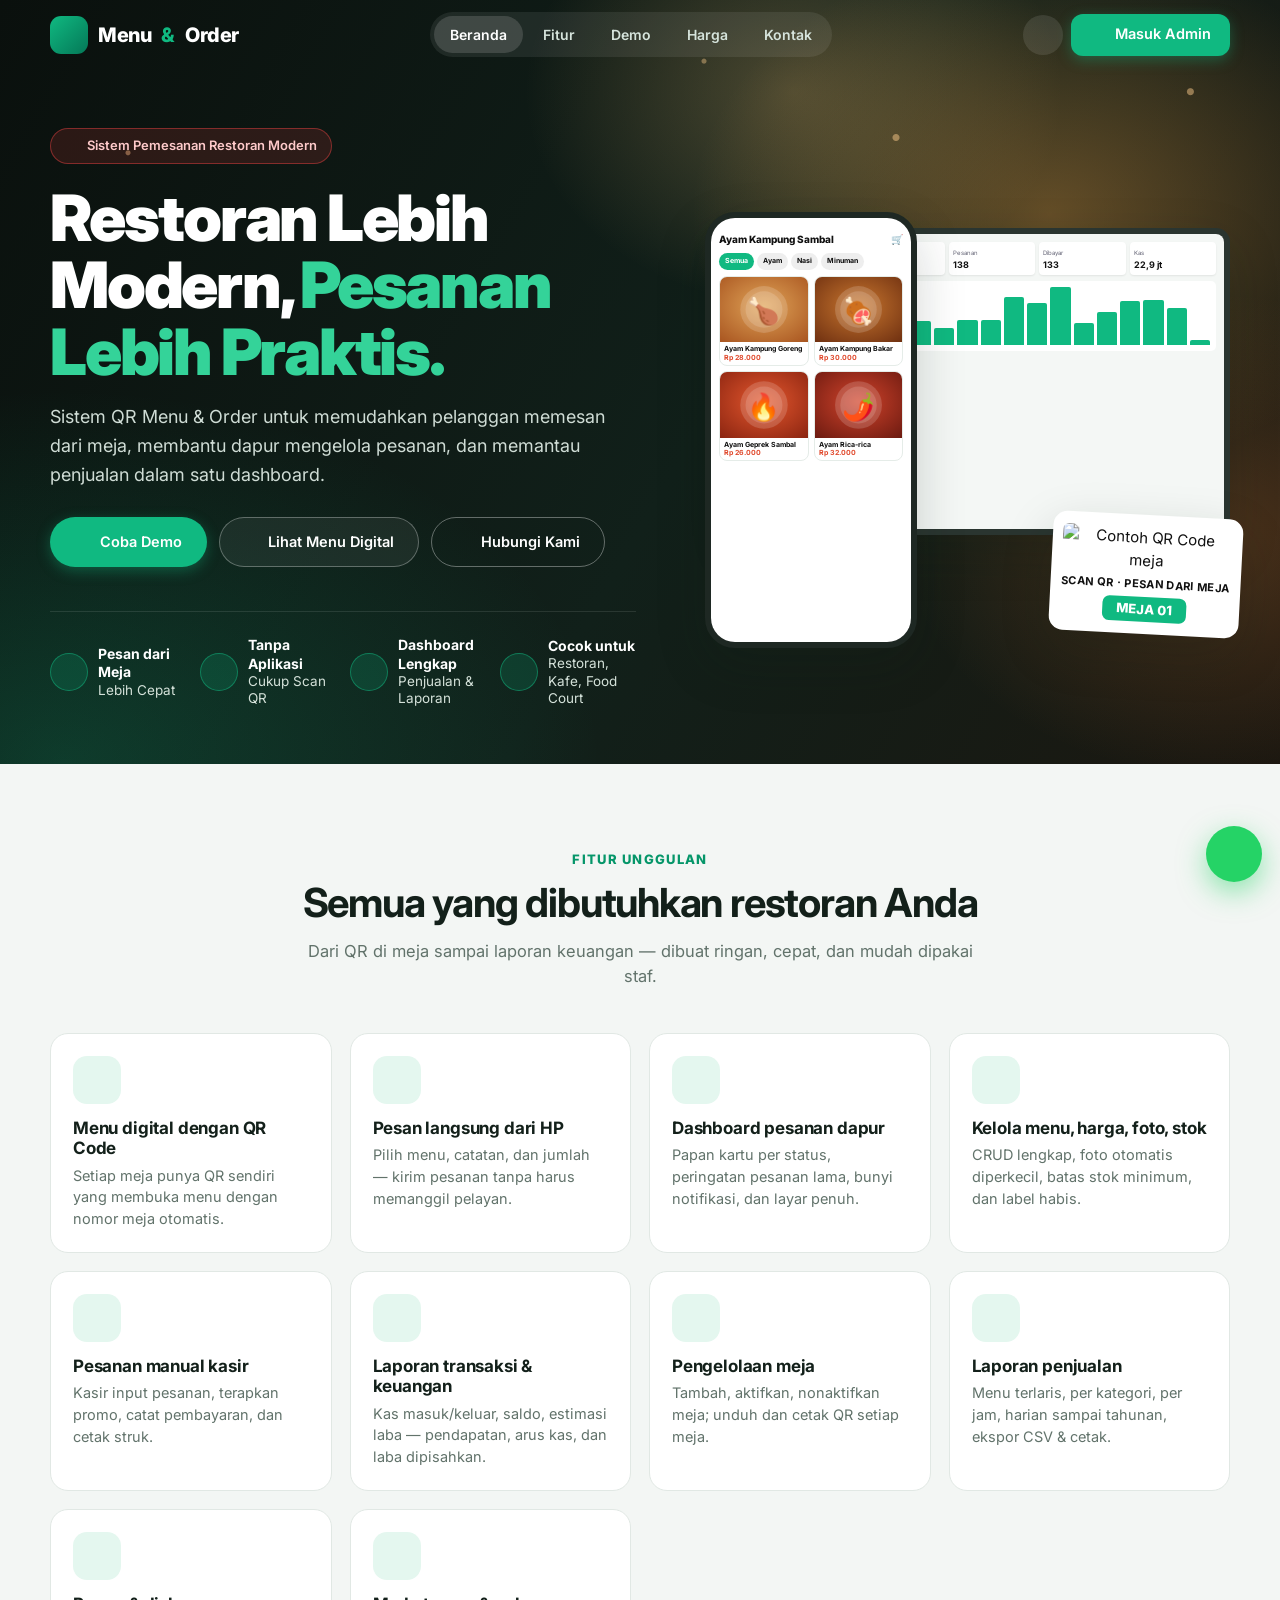
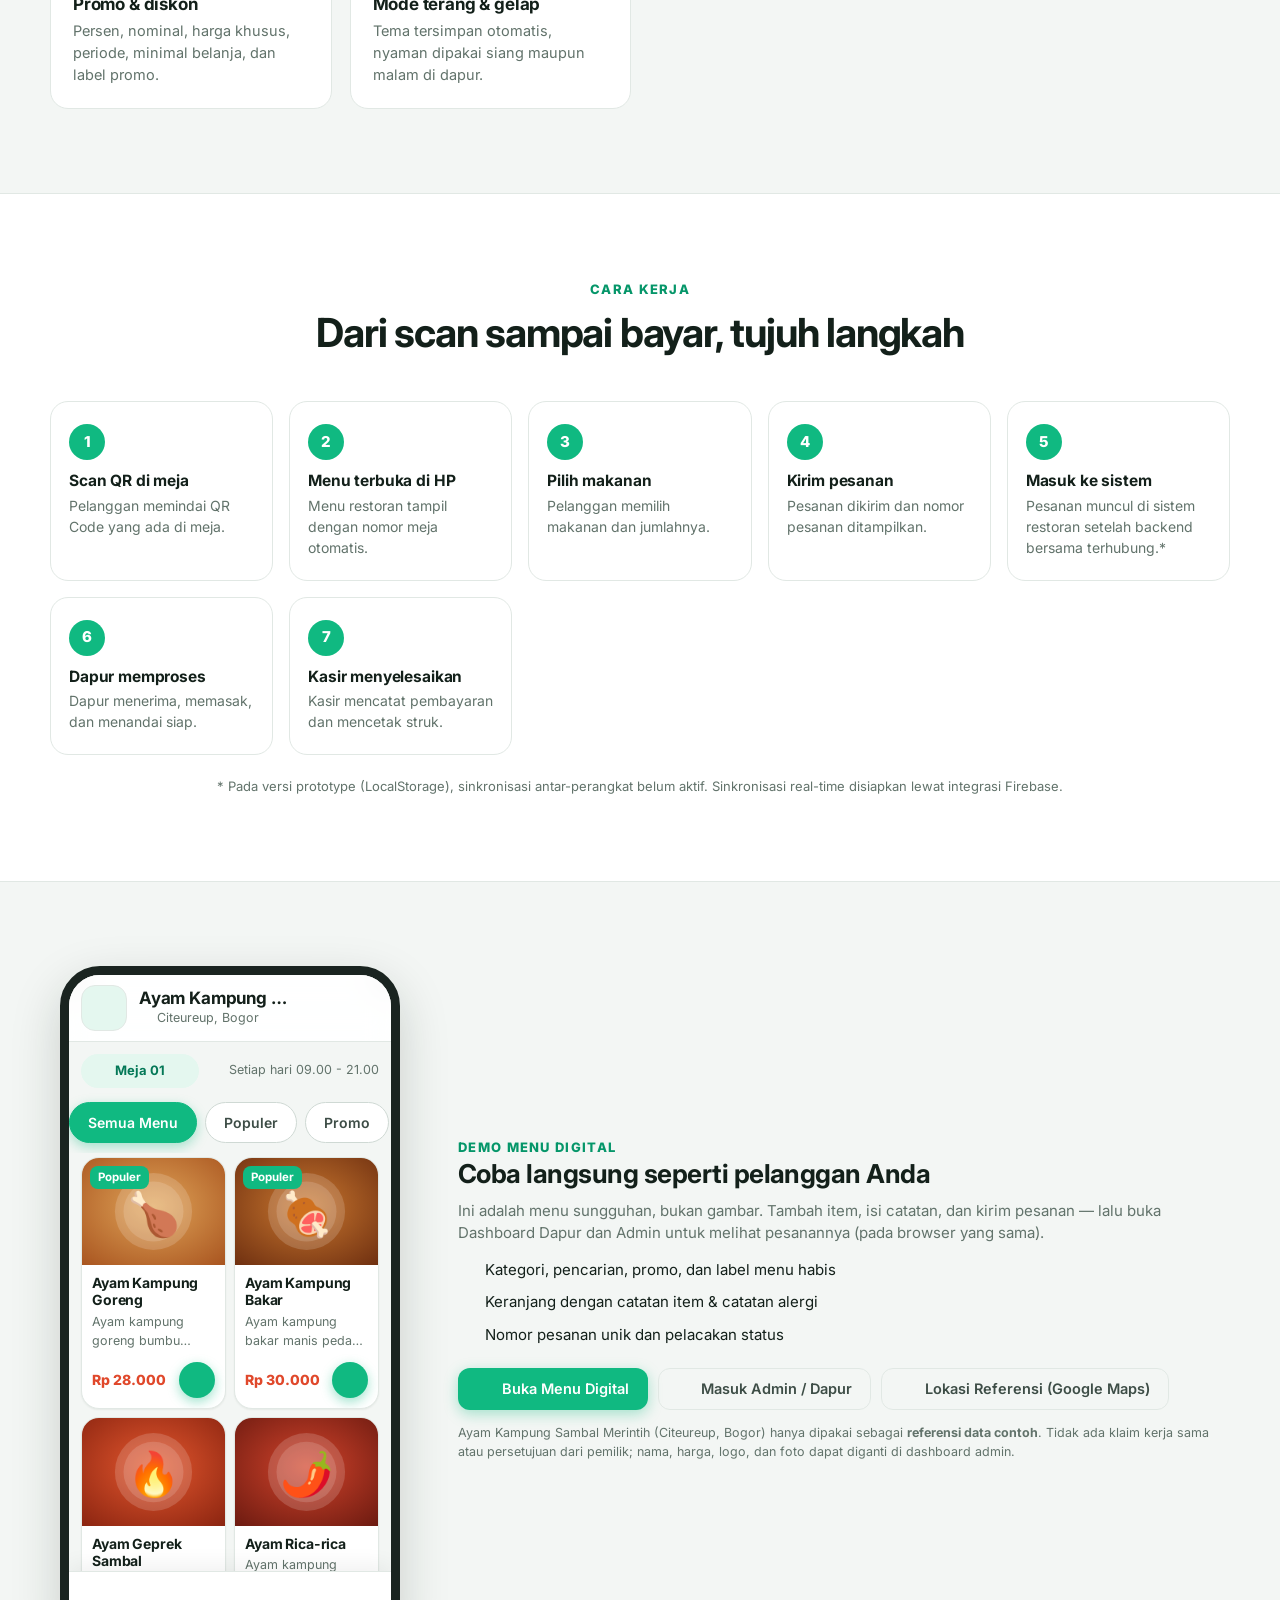
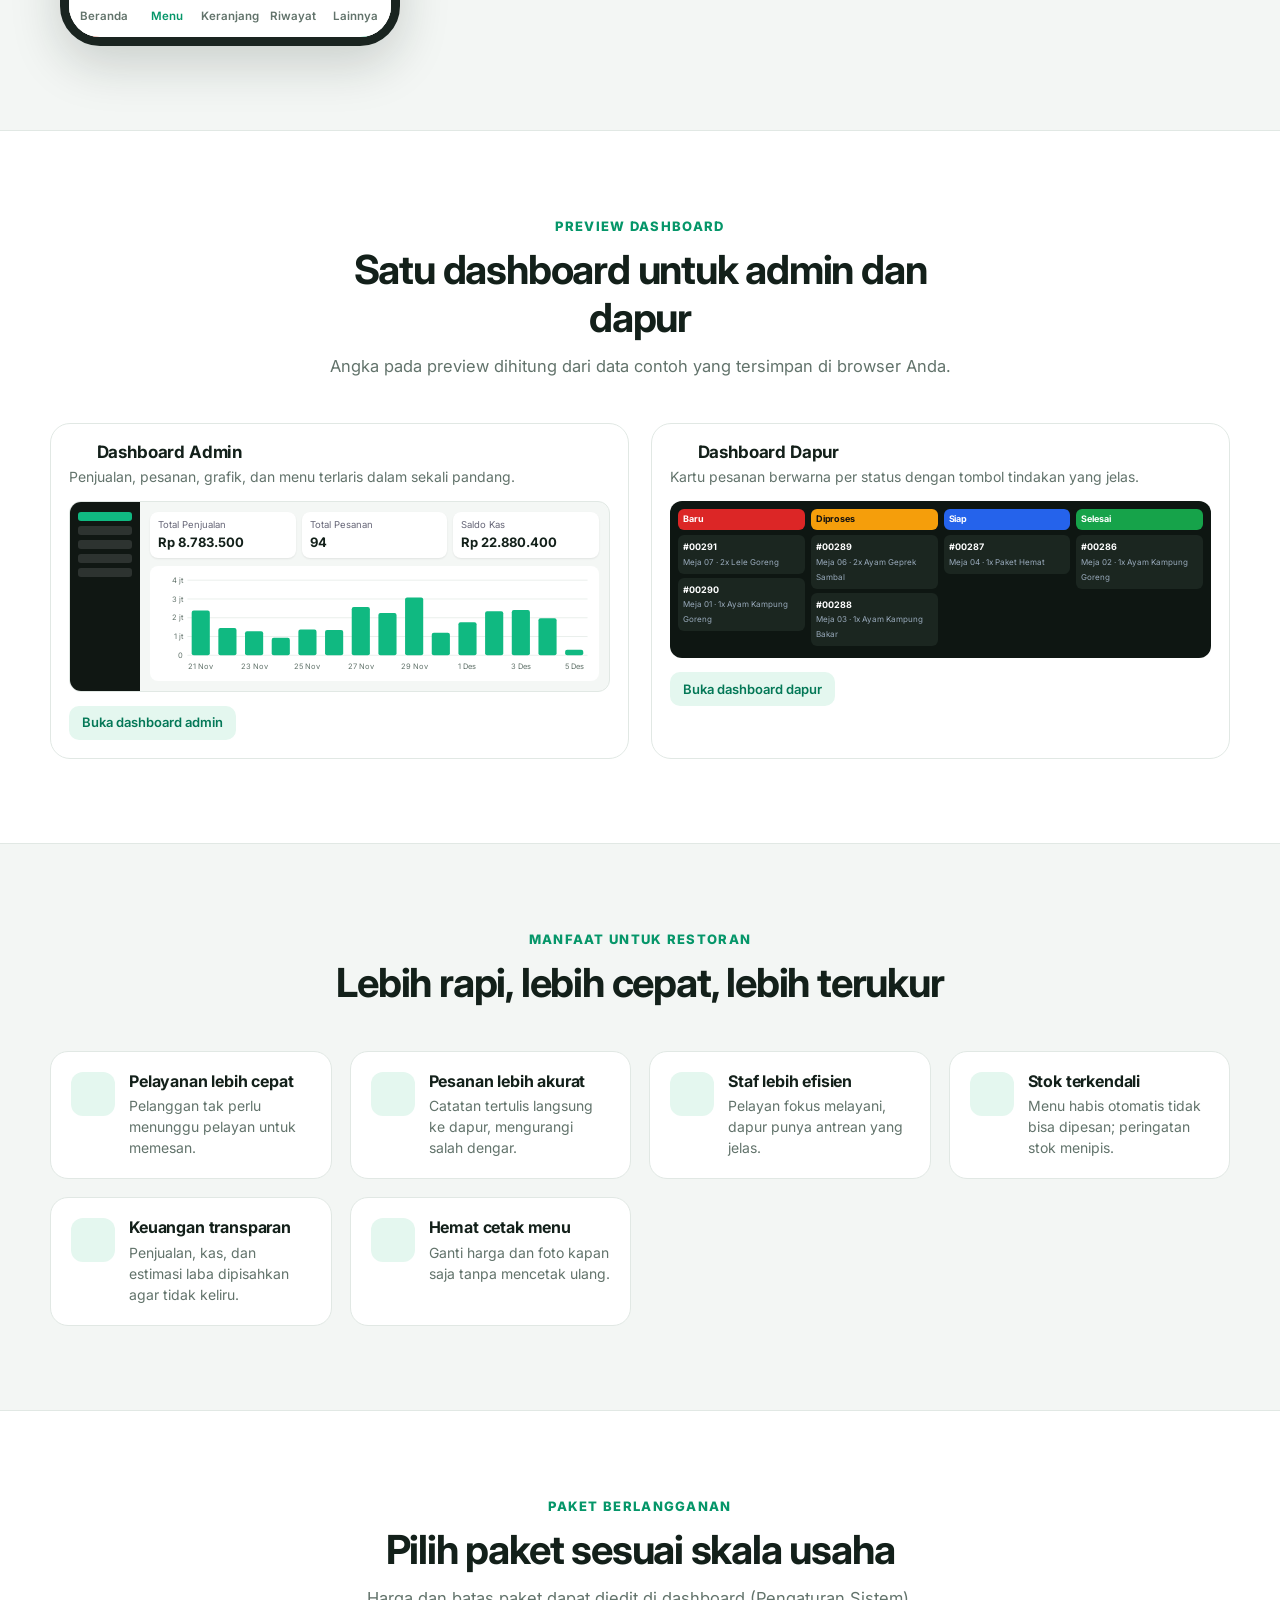
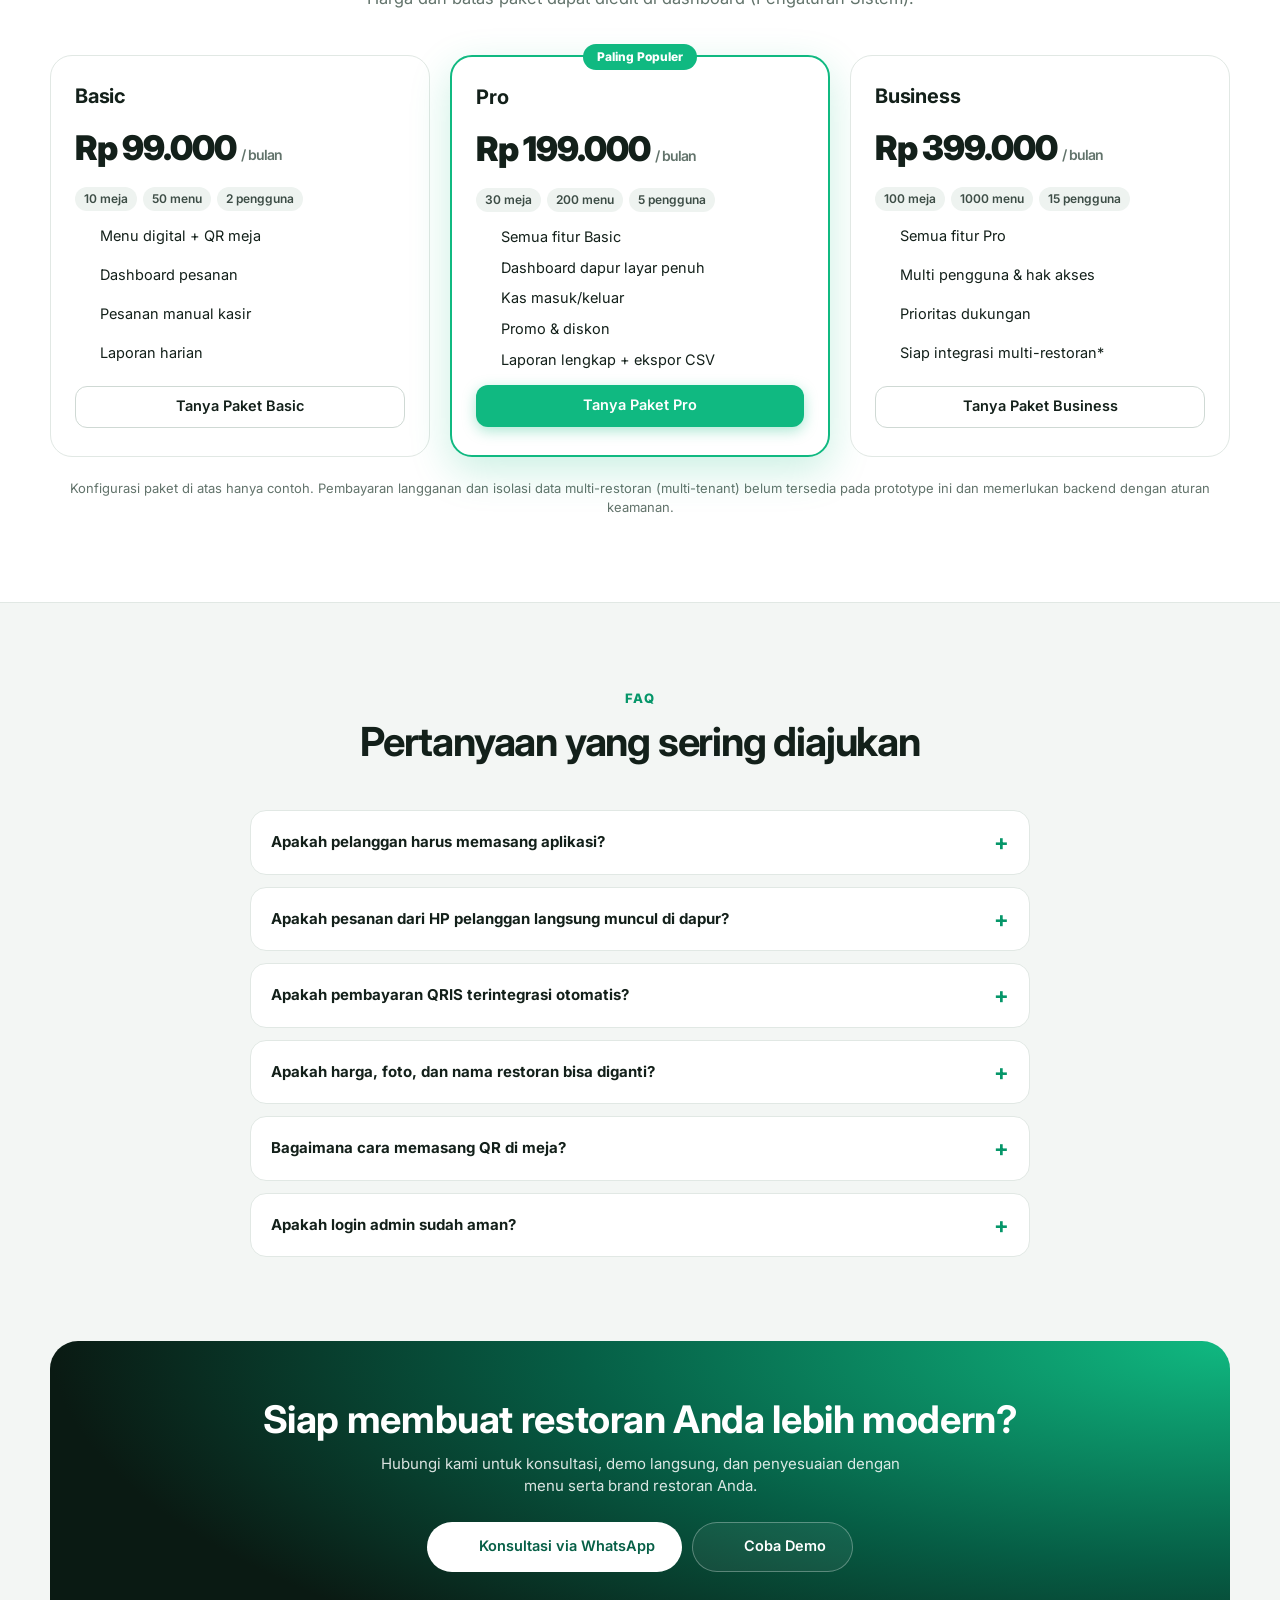
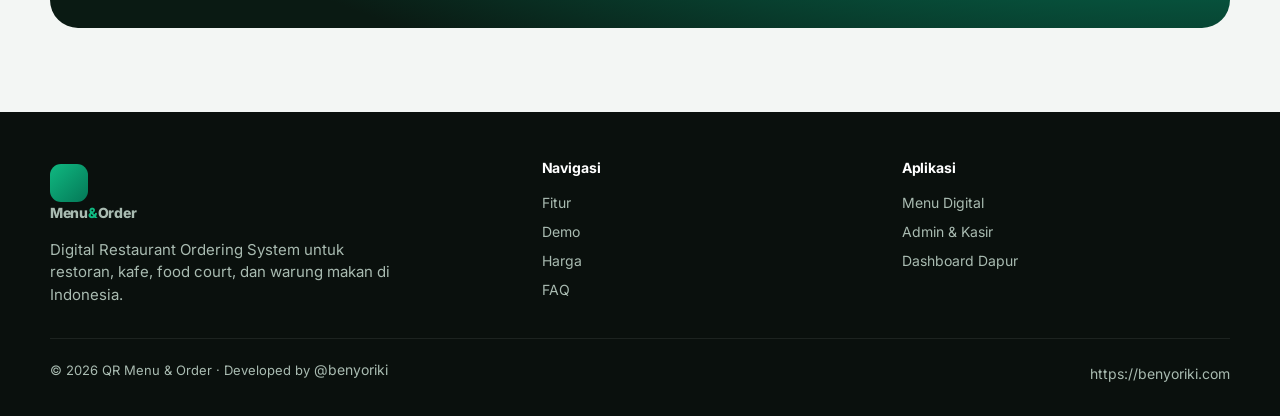
==== index.html @ e4358f29 "Add files via upload" ====
<!doctype html>
<html lang="id" data-default-theme="light">
<head>
  <meta charset="utf-8">
  <meta name="viewport" content="width=device-width, initial-scale=1, viewport-fit=cover">
  <title>QR Menu & Order — Digital Restaurant Ordering System</title>
  <meta name="description" content="Sistem QR Menu & Order untuk restoran, kafe, dan warung makan di Indonesia: pelanggan memesan dari meja, dapur mengelola pesanan, penjualan terpantau dalam satu dashboard.">
  <meta name="author" content="Riki Hermawan (@benyoriki)">
  <meta name="theme-color" content="#10b981">
  <meta property="og:type" content="website">
  <meta property="og:site_name" content="QR Menu & Order">
  <meta property="og:title" content="QR Menu & Order — Restoran Lebih Modern, Pesanan Lebih Praktis">
  <meta property="og:description" content="Pelanggan scan QR di meja, pilih menu, kirim pesanan. Dapur dan kasir mengelola semuanya dari satu dashboard.">
  <!-- Ganti dengan URL absolut setelah dipublikasikan, mis. https://username.github.io/qr-menu-order/og-image.png -->
  <meta property="og:image" content="og-image.png">
  <meta property="og:image:width" content="1200"><meta property="og:image:height" content="630">
  <meta name="twitter:card" content="summary_large_image">
  <link rel="icon" href="favicon.svg" type="image/svg+xml">
  <link rel="preconnect" href="https://fonts.googleapis.com"><link rel="preconnect" href="https://fonts.gstatic.com" crossorigin>
  <link href="https://fonts.googleapis.com/css2?family=Inter:wght@400;500;600;700;800;900&display=swap" rel="stylesheet">
  <script>try{var t=localStorage.getItem('qmo:theme');document.documentElement.setAttribute('data-theme',t||'light')}catch(e){}</script>
  <link rel="stylesheet" href="style.css">
  <link rel="stylesheet" href="responsive.css">
</head>
<body class="land">

<header class="l-nav" id="nav">
  <div class="wrap">
    <a class="brand-l" href="#beranda"><span class="brand-mark"><i data-lucide="qr-code"></i></span>Menu<span>&amp;</span>Order</a>
    <nav class="l-links" aria-label="Navigasi utama">
      <a href="#beranda" class="on">Beranda</a><a href="#fitur">Fitur</a><a href="#demo">Demo</a><a href="#harga">Harga</a><a href="#kontak">Kontak</a>
    </nav>
    <div class="l-tools">
      <button class="icon-btn" data-theme-toggle></button>
      <a class="btn btn-primary" href="login.html"><i data-lucide="log-in"></i>Masuk Admin</a>
      <button class="icon-btn l-burger" id="burger" aria-label="Buka menu"><i data-lucide="menu"></i></button>
    </div>
  </div>
</header>

<main>
<section class="l-hero" id="beranda">
  <div class="wrap hero-grid">
    <div class="hero-copy">
      <span class="hero-badge"><i data-lucide="circle-dot"></i>Sistem Pemesanan Restoran Modern</span>
      <h1 class="hero-title">Restoran Lebih Modern, <em>Pesanan Lebih Praktis.</em></h1>
      <p class="hero-sub">Sistem QR Menu &amp; Order untuk memudahkan pelanggan memesan dari meja, membantu dapur mengelola pesanan, dan memantau penjualan dalam satu dashboard.</p>
      <div class="hero-cta">
        <a class="btn btn-primary" href="login.html"><i data-lucide="play"></i>Coba Demo</a>
        <a class="btn btn-dark" href="menu.html?table=MEJA-01"><i data-lucide="utensils-crossed"></i>Lihat Menu Digital</a>
        <a class="btn btn-wa" id="waHero" href="#kontak" target="_blank" rel="noopener"><i data-lucide="message-circle"></i>Hubungi Kami</a>
      </div>
      <div class="hero-feats">
        <div class="hf"><i data-lucide="armchair"></i><span><b>Pesan dari Meja</b>Lebih Cepat</span></div>
        <div class="hf"><i data-lucide="scan-line"></i><span><b>Tanpa Aplikasi</b>Cukup Scan QR</span></div>
        <div class="hf"><i data-lucide="layout-dashboard"></i><span><b>Dashboard Lengkap</b>Penjualan &amp; Laporan</span></div>
        <div class="hf"><i data-lucide="store"></i><span><b>Cocok untuk</b>Restoran, Kafe, Food Court</span></div>
      </div>
    </div>
    <div class="hero-visual" aria-hidden="true">
      <div class="mock-laptop"><div class="ml-side"><i></i><i></i><i></i><i></i><i></i><i></i></div><div class="ml-main"><div class="ml-cards" id="mlCards"></div><div class="ml-bars" id="mlBars"></div></div></div>
      <div class="mock-phone"><div class="mp-in"><div class="mp-top"><span id="mpName">Menu</span><span>🛒</span></div><div class="mp-pills"><i>Semua</i><i>Ayam</i><i>Nasi</i><i>Minuman</i></div><div class="mp-grid" id="mpGrid"></div></div></div>
      <div class="mock-qr"><img id="mqImg" alt="Contoh QR Code meja"><b>SCAN QR · PESAN DARI MEJA</b><span>MEJA 01</span></div>
    </div>
  </div>
</section>

<section class="l-section" id="fitur">
  <div class="wrap">
    <div class="l-head reveal"><span class="eyebrow">Fitur Unggulan</span><h2>Semua yang dibutuhkan restoran Anda</h2><p>Dari QR di meja sampai laporan keuangan — dibuat ringan, cepat, dan mudah dipakai staf.</p></div>
    <div class="feat-grid">
      <div class="feat reveal"><div class="fi"><i data-lucide="qr-code"></i></div><h3>Menu digital dengan QR Code</h3><p>Setiap meja punya QR sendiri yang membuka menu dengan nomor meja otomatis.</p></div>
      <div class="feat reveal"><div class="fi"><i data-lucide="smartphone"></i></div><h3>Pesan langsung dari HP</h3><p>Pilih menu, catatan, dan jumlah — kirim pesanan tanpa harus memanggil pelayan.</p></div>
      <div class="feat reveal"><div class="fi"><i data-lucide="chef-hat"></i></div><h3>Dashboard pesanan dapur</h3><p>Papan kartu per status, peringatan pesanan lama, bunyi notifikasi, dan layar penuh.</p></div>
      <div class="feat reveal"><div class="fi"><i data-lucide="utensils-crossed"></i></div><h3>Kelola menu, harga, foto, stok</h3><p>CRUD lengkap, foto otomatis diperkecil, batas stok minimum, dan label habis.</p></div>
      <div class="feat reveal"><div class="fi"><i data-lucide="square-pen"></i></div><h3>Pesanan manual kasir</h3><p>Kasir input pesanan, terapkan promo, catat pembayaran, dan cetak struk.</p></div>
      <div class="feat reveal"><div class="fi"><i data-lucide="wallet"></i></div><h3>Laporan transaksi &amp; keuangan</h3><p>Kas masuk/keluar, saldo, estimasi laba — pendapatan, arus kas, dan laba dipisahkan.</p></div>
      <div class="feat reveal"><div class="fi"><i data-lucide="armchair"></i></div><h3>Pengelolaan meja</h3><p>Tambah, aktifkan, nonaktifkan meja; unduh dan cetak QR setiap meja.</p></div>
      <div class="feat reveal"><div class="fi"><i data-lucide="chart-column"></i></div><h3>Laporan penjualan</h3><p>Menu terlaris, per kategori, per jam, harian sampai tahunan, ekspor CSV &amp; cetak.</p></div>
      <div class="feat reveal"><div class="fi"><i data-lucide="badge-percent"></i></div><h3>Promo &amp; diskon</h3><p>Persen, nominal, harga khusus, periode, minimal belanja, dan label promo.</p></div>
      <div class="feat reveal"><div class="fi"><i data-lucide="moon"></i></div><h3>Mode terang &amp; gelap</h3><p>Tema tersimpan otomatis, nyaman dipakai siang maupun malam di dapur.</p></div>
    </div>
  </div>
</section>

<section class="l-section alt" id="cara">
  <div class="wrap">
    <div class="l-head reveal"><span class="eyebrow">Cara Kerja</span><h2>Dari scan sampai bayar, tujuh langkah</h2></div>
    <div class="steps">
      <div class="step reveal"><h3>Scan QR di meja</h3><p>Pelanggan memindai QR Code yang ada di meja.</p></div>
      <div class="step reveal"><h3>Menu terbuka di HP</h3><p>Menu restoran tampil dengan nomor meja otomatis.</p></div>
      <div class="step reveal"><h3>Pilih makanan</h3><p>Pelanggan memilih makanan dan jumlahnya.</p></div>
      <div class="step reveal"><h3>Kirim pesanan</h3><p>Pesanan dikirim dan nomor pesanan ditampilkan.</p></div>
      <div class="step reveal"><h3>Masuk ke sistem</h3><p>Pesanan muncul di sistem restoran setelah backend bersama terhubung.*</p></div>
      <div class="step reveal"><h3>Dapur memproses</h3><p>Dapur menerima, memasak, dan menandai siap.</p></div>
      <div class="step reveal"><h3>Kasir menyelesaikan</h3><p>Kasir mencatat pembayaran dan mencetak struk.</p></div>
    </div>
    <p class="price-note">* Pada versi prototype (LocalStorage), sinkronisasi antar-perangkat belum aktif. Sinkronisasi real-time disiapkan lewat integrasi Firebase.</p>
  </div>
</section>

<section class="l-section" id="demo">
  <div class="wrap demo-grid">
    <div class="phone-frame reveal"><iframe id="demoFrame" title="Demo menu digital" loading="lazy" src="menu.html?table=MEJA-01"></iframe></div>
    <div class="demo-copy reveal">
      <span class="eyebrow" style="color:var(--primary-600);font-weight:800;font-size:13px;text-transform:uppercase;letter-spacing:.1em">Demo Menu Digital</span>
      <h3>Coba langsung seperti pelanggan Anda</h3>
      <p>Ini adalah menu sungguhan, bukan gambar. Tambah item, isi catatan, dan kirim pesanan — lalu buka Dashboard Dapur dan Admin untuk melihat pesanannya (pada browser yang sama).</p>
      <ul class="demo-list">
        <li><i data-lucide="circle-check"></i>Kategori, pencarian, promo, dan label menu habis</li>
        <li><i data-lucide="circle-check"></i>Keranjang dengan catatan item &amp; catatan alergi</li>
        <li><i data-lucide="circle-check"></i>Nomor pesanan unik dan pelacakan status</li>
      </ul>
      <div class="btn-row">
        <a class="btn btn-primary" href="menu.html?table=MEJA-01" target="_blank" rel="noopener"><i data-lucide="external-link"></i>Buka Menu Digital</a>
        <a class="btn btn-ghost" href="login.html"><i data-lucide="layout-dashboard"></i>Masuk Admin / Dapur</a>
        <a class="btn btn-ghost" id="mapsBtn" href="#" target="_blank" rel="noopener"><i data-lucide="map-pin"></i>Lokasi Referensi (Google Maps)</a>
      </div>
      <p class="muted small" style="margin-top:14px">Ayam Kampung Sambal Merintih (Citeureup, Bogor) hanya dipakai sebagai <b>referensi data contoh</b>. Tidak ada klaim kerja sama atau persetujuan dari pemilik; nama, harga, logo, dan foto dapat diganti di dashboard admin.</p>
    </div>
  </div>
</section>

<section class="l-section alt" id="preview">
  <div class="wrap">
    <div class="l-head reveal"><span class="eyebrow">Preview Dashboard</span><h2>Satu dashboard untuk admin dan dapur</h2><p>Angka pada preview dihitung dari data contoh yang tersimpan di browser Anda.</p></div>
    <div class="preview-grid">
      <div class="preview reveal"><h3><i data-lucide="layout-dashboard"></i>Dashboard Admin</h3><p>Penjualan, pesanan, grafik, dan menu terlaris dalam sekali pandang.</p><div class="pv-admin"><div class="pv-side"><i></i><i></i><i></i><i></i><i></i></div><div class="pv-main"><div class="pv-stats" id="pvStats"></div><div class="pv-chart" id="pvChart"></div></div></div><div class="btn-row" style="margin-top:14px"><a class="btn btn-soft btn-sm" href="login.html?next=admin.html">Buka dashboard admin</a></div></div>
      <div class="preview reveal"><h3><i data-lucide="chef-hat"></i>Dashboard Dapur</h3><p>Kartu pesanan berwarna per status dengan tombol tindakan yang jelas.</p><div class="pv-kitchen" id="pvKitchen"></div><div class="btn-row" style="margin-top:14px"><a class="btn btn-soft btn-sm" href="login.html?next=kitchen.html">Buka dashboard dapur</a></div></div>
    </div>
  </div>
</section>

<section class="l-section" id="manfaat">
  <div class="wrap">
    <div class="l-head reveal"><span class="eyebrow">Manfaat untuk Restoran</span><h2>Lebih rapi, lebih cepat, lebih terukur</h2></div>
    <div class="benefit-grid">
      <div class="benefit reveal"><div class="fi"><i data-lucide="timer"></i></div><div><h3>Pelayanan lebih cepat</h3><p>Pelanggan tak perlu menunggu pelayan untuk memesan.</p></div></div>
      <div class="benefit reveal"><div class="fi"><i data-lucide="check-check"></i></div><div><h3>Pesanan lebih akurat</h3><p>Catatan tertulis langsung ke dapur, mengurangi salah dengar.</p></div></div>
      <div class="benefit reveal"><div class="fi"><i data-lucide="users"></i></div><div><h3>Staf lebih efisien</h3><p>Pelayan fokus melayani, dapur punya antrean yang jelas.</p></div></div>
      <div class="benefit reveal"><div class="fi"><i data-lucide="boxes"></i></div><div><h3>Stok terkendali</h3><p>Menu habis otomatis tidak bisa dipesan; peringatan stok menipis.</p></div></div>
      <div class="benefit reveal"><div class="fi"><i data-lucide="landmark"></i></div><div><h3>Keuangan transparan</h3><p>Penjualan, kas, dan estimasi laba dipisahkan agar tidak keliru.</p></div></div>
      <div class="benefit reveal"><div class="fi"><i data-lucide="leaf"></i></div><div><h3>Hemat cetak menu</h3><p>Ganti harga dan foto kapan saja tanpa mencetak ulang.</p></div></div>
    </div>
  </div>
</section>

<section class="l-section alt" id="harga">
  <div class="wrap">
    <div class="l-head reveal"><span class="eyebrow">Paket Berlangganan</span><h2>Pilih paket sesuai skala usaha</h2><p>Harga dan batas paket dapat diedit di dashboard (Pengaturan Sistem).</p></div>
    <div class="price-grid" id="plans"></div>
    <p class="price-note">Konfigurasi paket di atas hanya contoh. Pembayaran langganan dan isolasi data multi-restoran (multi-tenant) belum tersedia pada prototype ini dan memerlukan backend dengan aturan keamanan.</p>
  </div>
</section>

<section class="l-section" id="faq">
  <div class="wrap">
    <div class="l-head reveal"><span class="eyebrow">FAQ</span><h2>Pertanyaan yang sering diajukan</h2></div>
    <div class="faq reveal">
      <details><summary>Apakah pelanggan harus memasang aplikasi?</summary><p>Tidak. Pelanggan cukup memindai QR Code di meja dengan kamera HP; menu terbuka di browser.</p></details>
      <details><summary>Apakah pesanan dari HP pelanggan langsung muncul di dapur?</summary><p>Pada prototype ini data disimpan di browser (LocalStorage), jadi hanya muncul di browser yang sama (mode simulasi antar-tab). Untuk dipakai nyata di banyak perangkat, aplikasi perlu dihubungkan ke Firebase — struktur kode sudah disiapkan untuk itu.</p></details>
      <details><summary>Apakah pembayaran QRIS terintegrasi otomatis?</summary><p>Belum. Metode pembayaran (tunai, transfer, QRIS, lainnya) saat ini dicatat manual oleh kasir. Integrasi payment gateway dapat ditambahkan pada tahap berikutnya.</p></details>
      <details><summary>Apakah harga, foto, dan nama restoran bisa diganti?</summary><p>Ya. Semua data contoh (termasuk nama, logo, harga, dan foto) dapat diedit lewat dashboard admin.</p></details>
      <details><summary>Bagaimana cara memasang QR di meja?</summary><p>Di dashboard buka Manajemen Meja atau QR Code, atur Base URL ke alamat website Anda, lalu unduh PNG atau cetak QR tiap meja.</p></details>
      <details><summary>Apakah login admin sudah aman?</summary><p>Login pada prototype hanya simulasi demo di browser dan tidak aman untuk produksi. Versi produksi memakai Firebase Authentication dan aturan keamanan database berbasis role.</p></details>
    </div>
  </div>
</section>

<section class="l-section" id="kontak" style="padding-top:0">
  <div class="wrap">
    <div class="l-cta reveal"><h2>Siap membuat restoran Anda lebih modern?</h2><p>Hubungi kami untuk konsultasi, demo langsung, dan penyesuaian dengan menu serta brand restoran Anda.</p><div class="btn-row" style="justify-content:center"><a class="btn btn-light" id="waCta" href="#" target="_blank" rel="noopener"><i data-lucide="message-circle"></i>Konsultasi via WhatsApp</a><a class="btn btn-dark" href="login.html"><i data-lucide="play"></i>Coba Demo</a></div></div>
  </div>
</section>
</main>

<footer class="l-footer">
  <div class="wrap">
    <div class="f-grid">
      <div><a class="brand-l" href="#beranda"><span class="brand-mark"><i data-lucide="qr-code"></i></span>Menu<span>&amp;</span>Order</a><p style="margin-top:12px;max-width:340px">Digital Restaurant Ordering System untuk restoran, kafe, food court, dan warung makan di Indonesia.</p></div>
      <div><h4>Navigasi</h4><a href="#fitur">Fitur</a><a href="#demo">Demo</a><a href="#harga">Harga</a><a href="#faq">FAQ</a></div>
      <div><h4>Aplikasi</h4><a href="menu.html?table=MEJA-01">Menu Digital</a><a href="login.html">Admin &amp; Kasir</a><a href="login.html?next=kitchen.html">Dashboard Dapur</a></div>
    </div>
    <div class="f-bottom"><span>© <span id="yr"></span> QR Menu &amp; Order · Developed by <a style="display:inline" href="https://benyoriki.com" target="_blank" rel="noopener">@benyoriki</a></span><a style="display:inline" href="https://benyoriki.com" target="_blank" rel="noopener">https://benyoriki.com</a></div>
  </div>
</footer>
<a class="wa-float" id="waFloat" href="#" target="_blank" rel="noopener" aria-label="Chat WhatsApp"><i data-lucide="message-circle"></i></a>

<script src="vendor/lucide.min.js"></script>
<script src="vendor/qrcode.js"></script>
<script src="storage.js"></script>
<script src="app.js"></script>
<script src="menu.js"></script>
<script src="orders.js"></script>
<script src="finance.js"></script>
<script src="reports.js"></script>
<script src="qr.js"></script>
<script>
(function () {
  'use strict';
  var App = window.App, esc = App.esc, rp = App.rp, $ = App.$;
  var s = Store.getSettings();
  document.getElementById('yr').textContent = new Date().getFullYear();

  /* WhatsApp konsultasi: isi nomor di Store.defaultSettings().developer.wa (storage.js) atau lewat Pengaturan.
     Bila kosong, tombol membuka WhatsApp tanpa nomor tujuan. */
  var wa = s.developer && s.developer.wa ? App.waLink(s.developer.wa, 'Halo, saya ingin konsultasi QR Menu & Order') : 'https://wa.me/?text=' + encodeURIComponent('Halo, saya ingin konsultasi QR Menu & Order');
  ['waHero', 'waCta', 'waFloat'].forEach(function (id) { document.getElementById(id).href = wa; });
  document.getElementById('mapsBtn').href = s.restaurant.maps;

  /* mockup hero dari data nyata */
  var menus = Menu.visible().filter(function (m) { return !Menu.isSoldOut(m); });
  document.getElementById('mpName').textContent = s.restaurant.name.split(' ').slice(0, 3).join(' ');
  document.getElementById('mpGrid').innerHTML = menus.slice(0, 4).map(function (m) {
    return '<div class="mp-card"><img src="' + esc(App.foodImg(m)) + '" alt=""><div>' + esc(m.name) + '<em>' + rp(Menu.priceInfo(m).final) + '</em></div></div>';
  }).join('');
  try { document.getElementById('mqImg').src = QR.dataUrl(App.tableUrl('MEJA-01')); } catch (e) { console.warn(e); }
  var fin = Finance.summary(App.Range.compute('7d'));
  document.getElementById('mlCards').innerHTML = [['Penjualan', App.compact(fin.orderValue)], ['Pesanan', fin.orderCount], ['Dibayar', fin.paidCount], ['Kas', App.compact(fin.balanceAll)]].map(function (c) { return '<div><small>' + c[0] + '</small><b>' + c[1] + '</b></div>'; }).join('');
  var days = Reports.byPeriod(Store.getOrders().filter(function (o) { return o.status !== 'cancelled'; }), 'day', App.Range.compute('7d'));
  var mx = Math.max.apply(null, days.map(function (d) { return d.sales; }).concat([1]));
  document.getElementById('mlBars').innerHTML = days.map(function (d) { return '<i style="height:' + Math.max(6, d.sales * 100 / mx) + '%"></i>'; }).join('');

  /* preview admin */
  var m30 = Finance.summary(App.Range.compute('month'));
  document.getElementById('pvStats').innerHTML = [['Total Penjualan', rp(m30.orderValue)], ['Total Pesanan', m30.orderCount], ['Saldo Kas', rp(m30.balanceAll)]].map(function (c) { return '<div><small>' + c[0] + '</small><b>' + c[1] + '</b></div>'; }).join('');
  document.getElementById('pvChart').innerHTML = App.Charts.bars(days.map(function (d) { return { label: d.label, value: d.sales }; }), { height: 150, fmt: rp, label: 'Grafik penjualan 7 hari' });

  /* preview dapur */
  var os = Store.getOrders();
  var cols = [['Baru', ['pending']], ['Diproses', ['confirmed', 'cooking']], ['Siap', ['ready', 'serving']], ['Selesai', ['done']]];
  document.getElementById('pvKitchen').innerHTML = cols.map(function (c) {
    var list = os.filter(function (o) { return c[1].indexOf(o.status) >= 0 && o.createdAt > Date.now() - 86400000; }).slice(0, 2);
    return '<div class="pv-kcol"><h4>' + c[0] + '</h4>' + (list.map(function (o) { return '<div class="pv-kcard"><b>' + esc(o.number) + '</b><small>' + esc(o.tableName) + ' · ' + esc(o.items[0].qty + 'x ' + o.items[0].name) + '</small></div>'; }).join('') || '<div class="pv-kcard"><small>—</small></div>') + '</div>';
  }).join('');

  /* paket */
  document.getElementById('plans').innerHTML = s.plans.map(function (p) {
    return '<div class="price-card reveal' + (p.featured ? ' featured' : '') + '">' + (p.featured ? '<span class="ribbon">Paling Populer</span>' : '') + '<h3>' + esc(p.name) + '</h3><div class="amt">' + rp(p.price) + ' <small>/ ' + esc(p.period) + '</small></div>' +
      '<div class="limits"><span>' + p.maxTables + ' meja</span><span>' + p.maxMenus + ' menu</span><span>' + p.maxUsers + ' pengguna</span></div><ul>' + p.features.map(function (f) { return '<li><i data-lucide="check"></i>' + esc(f) + '</li>'; }).join('') + '</ul>' +
      '<a class="btn ' + (p.featured ? 'btn-primary' : 'btn-outline') + ' btn-block" href="' + esc(wa) + '" target="_blank" rel="noopener">Tanya Paket ' + esc(p.name) + '</a></div>';
  }).join('');

  /* interaksi: nav, burger, scroll spy, reveal */
  var nav = document.getElementById('nav');
  function onScroll() { nav.classList.toggle('solid', window.scrollY > 24); }
  onScroll(); window.addEventListener('scroll', onScroll, { passive: true });
  document.getElementById('burger').addEventListener('click', function () { nav.classList.toggle('open'); });
  nav.querySelectorAll('.l-links a').forEach(function (a) { a.addEventListener('click', function () { nav.classList.remove('open'); }); });
  if ('IntersectionObserver' in window) {
    var io = new IntersectionObserver(function (es) { es.forEach(function (e) { if (e.isIntersecting) { e.target.classList.add('in'); io.unobserve(e.target); } }); }, { threshold: .12 });
    document.querySelectorAll('.reveal').forEach(function (el) { io.observe(el); });
    var links = Array.prototype.slice.call(nav.querySelectorAll('.l-links a')), secs = links.map(function (a) { return document.querySelector(a.getAttribute('href')); });
    var so = new IntersectionObserver(function (es) { es.forEach(function (e) { if (e.isIntersecting) { var i = secs.indexOf(e.target); links.forEach(function (l, k) { l.classList.toggle('on', k === i); }); } }); }, { rootMargin: '-45% 0px -50% 0px' });
    secs.forEach(function (x) { if (x) so.observe(x); });
  } else document.querySelectorAll('.reveal').forEach(function (el) { el.classList.add('in'); });
  App.refreshIcons();
})();
</script>
</body>
</html>
---- style.css ----
/* ==========================================================================
   style.css — design tokens, komponen bersama, menu pelanggan, landing page
   Palet: charcoal + putih + hijau emerald; aksen oranye untuk status pesanan.
   ========================================================================== */
:root {
  --bg: #f3f6f4; --surface: #ffffff; --surface-2: #f7faf8; --surface-3: #eef3f0;
  --text: #13201a; --text-2: #3d4d46; --muted: #62736b; --border: #e1e8e4; --border-2: #cfd9d4;
  --primary: #10b981; --primary-600: #059669; --primary-700: #047857; --primary-soft: #e4f7ef; --on-primary: #fff;
  --orange: #f59e0b; --orange-soft: #fff4dc; --orange-700: #b45309;
  --red: #ef4444; --red-soft: #fde8e8; --red-700: #b91c1c;
  --blue: #3b82f6; --blue-soft: #e3eefe; --blue-700: #1d4ed8;
  --purple: #8b5cf6; --purple-soft: #efe9fe;
  --green-700: #047857;
  --price: #e0482b;
  --charcoal: #101713; --charcoal-2: #18221c; --charcoal-3: #223028;
  --shadow-sm: 0 1px 2px rgba(16, 32, 24, .06); --shadow: 0 6px 20px rgba(16, 32, 24, .08); --shadow-lg: 0 18px 50px rgba(16, 32, 24, .18);
  --radius: 14px; --radius-sm: 10px; --radius-lg: 20px;
  --font: 'Inter', system-ui, -apple-system, 'Segoe UI', Roboto, 'Helvetica Neue', Arial, sans-serif;
  --ease: cubic-bezier(.2, .7, .2, 1);
  color-scheme: light;
}
:root[data-theme="dark"] {
  --bg: #0c1210; --surface: #141d18; --surface-2: #19241e; --surface-3: #1f2c25;
  --text: #e7efeb; --text-2: #c2d0c9; --muted: #8fa198; --border: #25342c; --border-2: #33463c;
  --primary: #10b981; --primary-600: #34d399; --primary-700: #6ee7b7; --primary-soft: #11362b;
  --orange-soft: #3a2c0c; --orange-700: #fbbf24; --red-soft: #3c1618; --red-700: #fca5a5; --blue-soft: #14274a; --blue-700: #93c5fd; --purple-soft: #2a1f4d;
  --green-700: #6ee7b7; --price: #ff7a59;
  --shadow-sm: 0 1px 2px rgba(0, 0, 0, .4); --shadow: 0 8px 24px rgba(0, 0, 0, .35); --shadow-lg: 0 20px 60px rgba(0, 0, 0, .55);
  color-scheme: dark;
}

*, *::before, *::after { box-sizing: border-box; }
html { -webkit-text-size-adjust: 100%; scroll-behavior: smooth; }
body { margin: 0; font-family: var(--font); font-size: 15px; line-height: 1.5; color: var(--text); background: var(--bg); -webkit-font-smoothing: antialiased; transition: background .25s var(--ease), color .25s var(--ease); }
img { max-width: 100%; display: block; }
a { color: var(--primary-600); text-decoration: none; }
a:hover { text-decoration: underline; }
h1, h2, h3, h4, h5 { margin: 0; line-height: 1.2; letter-spacing: -.01em; }
p { margin: 0; }
button, input, select, textarea { font: inherit; color: inherit; }
button { cursor: pointer; }
button:disabled { cursor: not-allowed; opacity: .55; }
[hidden] { display: none !important; }
:focus-visible { outline: 3px solid color-mix(in srgb, var(--primary) 55%, transparent); outline-offset: 2px; border-radius: 6px; }
.no-scroll { overflow: hidden; }
i[data-lucide], svg.lucide { width: 1.15em; height: 1.15em; flex: none; vertical-align: -.2em; stroke-width: 2; }
.muted { color: var(--muted); } .small { font-size: 12.5px; } .mono { font-family: ui-monospace, Menlo, Consolas, monospace; font-size: 12.5px; }
.text-danger { color: var(--red); } .text-success { color: var(--primary-600); } .text-warn { color: var(--orange-700); }
.ta-r { text-align: right; } .ta-c { text-align: center; }
.sr-only { position: absolute; width: 1px; height: 1px; overflow: hidden; clip: rect(0 0 0 0); white-space: nowrap; }

/* ---------- tombol ---------- */
.btn { display: inline-flex; align-items: center; justify-content: center; gap: 8px; min-height: 42px; padding: 0 18px; border: 1px solid transparent; border-radius: 12px; font-weight: 600; font-size: 14.5px; line-height: 1; text-decoration: none !important; white-space: nowrap; transition: transform .15s var(--ease), background .2s, box-shadow .2s, border-color .2s; }
.btn:active:not(:disabled) { transform: translateY(1px) scale(.99); }
.btn-primary { background: var(--primary); color: var(--on-primary); box-shadow: 0 4px 14px color-mix(in srgb, var(--primary) 35%, transparent); }
.btn-primary:hover:not(:disabled) { background: var(--primary-600); }
.btn-soft { background: var(--primary-soft); color: var(--primary-700); }
.btn-soft:hover:not(:disabled) { background: color-mix(in srgb, var(--primary) 22%, var(--surface)); }
.btn-ghost { background: transparent; color: var(--text-2); border-color: var(--border); }
.btn-ghost:hover:not(:disabled) { background: var(--surface-3); }
.btn-outline { background: transparent; color: var(--text); border-color: var(--border-2); }
.btn-outline:hover:not(:disabled) { background: var(--surface-3); }
.btn-danger { background: var(--red); color: #fff; }
.btn-danger:hover:not(:disabled) { background: #dc2626; }
.btn-sm { min-height: 34px; padding: 0 12px; font-size: 13px; border-radius: 10px; }
.btn-lg { min-height: 52px; font-size: 16px; border-radius: 14px; }
.btn-block { width: 100%; }
.btn-row { display: flex; flex-wrap: wrap; gap: 10px; } .btn-row.stack { flex-direction: column; } .btn-stack { display: flex; flex-direction: column; gap: 10px; align-items: stretch; }
.icon-btn { display: inline-grid; place-items: center; width: 40px; height: 40px; border: 1px solid transparent; background: transparent; color: var(--text-2); border-radius: 12px; transition: background .2s, color .2s; text-decoration: none !important; position: relative; }
.icon-btn:hover { background: var(--surface-3); color: var(--text); }
.icon-btn.sm { width: 32px; height: 32px; border-radius: 9px; font-size: 14px; }
.icon-btn.danger:hover { background: var(--red-soft); color: var(--red); }
.icon-btn.ok:hover { background: var(--primary-soft); color: var(--primary-600); }
.icon-btn.on { background: var(--primary-soft); color: var(--primary-600); }
.link { font-weight: 600; font-size: 13.5px; } .link-danger { background: none; border: 0; color: var(--red); font-weight: 600; font-size: 13.5px; padding: 4px 6px; }

/* ---------- form ---------- */
.form-grid { display: grid; grid-template-columns: repeat(2, minmax(0, 1fr)); gap: 14px 16px; }
.field { min-width: 0; } .field.span2, .span2 { grid-column: 1 / -1; } .field.invalid input, .field.invalid select, .field.invalid textarea { border-color: var(--red); }
label, .lbl { display: block; font-weight: 600; font-size: 13.5px; color: var(--text-2); margin-bottom: 6px; }
.lbl { margin-top: 14px; } .req { color: var(--red); }
input[type=text], input[type=number], input[type=search], input[type=email], input[type=tel], input[type=url], input[type=date], input[type=datetime-local], input[type=password], input:not([type]), select, textarea {
  width: 100%; min-height: 42px; padding: 9px 12px; background: var(--surface); border: 1px solid var(--border-2); border-radius: 11px; color: var(--text); transition: border-color .2s, box-shadow .2s; }
textarea { resize: vertical; min-height: 70px; }
input:focus, select:focus, textarea:focus { outline: none; border-color: var(--primary); box-shadow: 0 0 0 3px color-mix(in srgb, var(--primary) 22%, transparent); }
input::placeholder, textarea::placeholder { color: color-mix(in srgb, var(--muted) 75%, transparent); }
select { appearance: none; background-image: url("data:image/svg+xml,%3Csvg xmlns='http://www.w3.org/2000/svg' width='14' height='14' viewBox='0 0 24 24' fill='none' stroke='%2362736b' stroke-width='2.5' stroke-linecap='round' stroke-linejoin='round'%3E%3Cpath d='m6 9 6 6 6-6'/%3E%3C/svg%3E"); background-repeat: no-repeat; background-position: right 12px center; padding-right: 34px; }
.hint { display: block; margin-top: 5px; color: var(--muted); font-size: 12.5px; } .hint.ok { color: var(--primary-600); font-weight: 600; }
.err { display: block; color: var(--red); font-size: 12.5px; min-height: 0; margin-top: 4px; font-weight: 500; } .err:empty { display: none; }
.form-error { background: var(--red-soft); color: var(--red-700); padding: 10px 12px; border-radius: 10px; font-size: 13.5px; }
.input-group { display: flex; } .input-group input { border-radius: 0 11px 11px 0; min-width: 0; } .input-group .addon + input:not(:last-child) { border-radius: 0; }
.addon { display: inline-flex; align-items: center; padding: 0 12px; background: var(--surface-3); border: 1px solid var(--border-2); border-right: 0; border-radius: 11px 0 0 11px; color: var(--muted); font-weight: 600; font-size: 13.5px; }
.input-group input + .addon { border: 1px solid var(--border-2); border-left: 0; border-radius: 0 11px 11px 0; }
.switch { display: inline-flex; align-items: center; gap: 10px; cursor: pointer; margin: 0; font-weight: 500; }
.switch input { position: absolute; opacity: 0; width: 0; height: 0; }
.slider { width: 42px; height: 24px; border-radius: 999px; background: var(--border-2); position: relative; flex: none; transition: background .2s; }
.slider::after { content: ''; position: absolute; top: 3px; left: 3px; width: 18px; height: 18px; border-radius: 50%; background: #fff; box-shadow: var(--shadow-sm); transition: transform .2s var(--ease); }
.switch input:checked + .slider { background: var(--primary); } .switch input:checked + .slider::after { transform: translateX(18px); }
.switch input:focus-visible + .slider { outline: 3px solid color-mix(in srgb, var(--primary) 50%, transparent); outline-offset: 2px; }
.switch input:disabled + .slider { opacity: .5; }
.switch.sm .slider { width: 36px; height: 21px; } .switch.sm .slider::after { width: 15px; height: 15px; } .switch.sm input:checked + .slider::after { transform: translateX(15px); }
.checklist { display: grid; grid-template-columns: repeat(2, 1fr); gap: 6px 14px; max-height: 190px; overflow: auto; padding: 10px; border: 1px solid var(--border-2); border-radius: 11px; }
.check { display: flex; gap: 8px; align-items: center; font-weight: 500; margin: 0; font-size: 14px; } .check input { width: 17px; height: 17px; accent-color: var(--primary); }
.radio-row { display: flex; flex-wrap: wrap; gap: 8px; } .radio { margin: 0; } .radio input { position: absolute; opacity: 0; }
.radio span { display: inline-flex; padding: 8px 14px; border: 1px solid var(--border-2); border-radius: 999px; font-weight: 600; font-size: 13.5px; transition: .15s; }
.radio input:checked + span { background: var(--primary); border-color: var(--primary); color: #fff; } .radio input:focus-visible + span { outline: 3px solid color-mix(in srgb, var(--primary) 50%, transparent); }
.img-field .img-prev { height: 150px; border: 1.5px dashed var(--border-2); border-radius: 12px; display: grid; place-items: center; overflow: hidden; background: var(--surface-2); color: var(--muted); }
.img-field .img-prev img { width: 100%; height: 100%; object-fit: cover; } .img-field .img-prev span { display: grid; place-items: center; gap: 4px; }
.img-field .img-actions { display: flex; gap: 8px; margin: 10px 0 4px; } .img-field.loading { opacity: .5; pointer-events: none; }
.search-in { position: relative; flex: 1 1 220px; min-width: 0; } .search-in i, .search-in svg { position: absolute; left: 12px; top: 50%; transform: translateY(-50%); color: var(--muted); pointer-events: none; }
.search-in input { padding-left: 38px; } .search-in.sm input { min-height: 38px; }
.toolbar { display: flex; flex-wrap: wrap; gap: 10px; align-items: center; margin-bottom: 14px; } .toolbar select { width: auto; min-width: 150px; flex: 0 1 auto; }
.inline-f { display: inline-flex; align-items: center; gap: 8px; margin: 0; font-weight: 500; } .inline-f input { width: auto; }
.seg { display: inline-flex; padding: 3px; background: var(--surface-3); border-radius: 12px; gap: 2px; } .seg.full { display: flex; } .seg.full button { flex: 1; }
.seg button { border: 0; background: transparent; padding: 8px 14px; border-radius: 9px; font-weight: 600; font-size: 13.5px; color: var(--muted); display: inline-flex; gap: 6px; align-items: center; justify-content: center; }
.seg button.on { background: var(--surface); color: var(--text); box-shadow: var(--shadow-sm); }
.tabs { display: flex; gap: 4px; overflow-x: auto; border-bottom: 1px solid var(--border); margin: -4px 0 18px; scrollbar-width: none; } .tabs::-webkit-scrollbar { display: none; }
.tabs button { border: 0; background: none; padding: 12px 16px; font-weight: 600; color: var(--muted); border-bottom: 3px solid transparent; white-space: nowrap; margin-bottom: -1px; }
.tabs button.on { color: var(--primary-600); border-color: var(--primary); }

/* ---------- badge, chip, tag ---------- */
.badge { display: inline-flex; align-items: center; gap: 4px; padding: 3px 10px; border-radius: 999px; font-size: 12px; font-weight: 700; background: var(--surface-3); color: var(--text-2); white-space: nowrap; }
.badge.success { background: var(--primary-soft); color: var(--primary-700); } .badge.warn { background: var(--orange-soft); color: var(--orange-700); }
.badge.danger { background: var(--red-soft); color: var(--red-700); } .badge.info { background: var(--blue-soft); color: var(--blue-700); } .badge.blue { background: var(--blue-soft); color: var(--blue-700); }
.badge.orange { background: #ffe7cc; color: #b45309; } :root[data-theme=dark] .badge.orange { background: #3e2a10; color: #fdba74; }
.badge.purple { background: var(--purple-soft); color: #6d28d9; } :root[data-theme=dark] .badge.purple { color: #c4b5fd; } .badge.muted { background: var(--surface-3); color: var(--muted); }
.badge i, .badge svg { width: 13px; height: 13px; }
.chip { display: inline-flex; align-items: center; gap: 6px; padding: 6px 12px; border-radius: 999px; background: var(--surface); border: 1px solid var(--border); font-size: 13px; font-weight: 600; }
.chip-table { background: var(--primary-soft); color: var(--primary-700); border-color: transparent; } .chip-soft { background: rgba(16, 185, 129, .15); color: #6ee7b7; border-color: transparent; }
.count { position: absolute; top: -3px; right: -3px; min-width: 18px; height: 18px; padding: 0 5px; border-radius: 999px; background: var(--red); color: #fff; font: 700 11px/18px var(--font); text-align: center; font-style: normal; }
.tag { padding: 3px 8px; border-radius: 8px; font-size: 11.5px; font-weight: 700; backdrop-filter: blur(6px); }
.tag-promo { background: var(--orange); color: #3a2600; } .tag-sold { background: rgba(20, 20, 20, .82); color: #fff; } .tag-pop { background: var(--primary); color: #fff; } .tag-low { background: var(--red-soft); color: var(--red-700); }

/* ---------- modal / toast / state ---------- */
.overlay { position: fixed; inset: 0; z-index: 100; display: grid; place-items: center; padding: 16px; background: rgba(8, 14, 11, .55); backdrop-filter: blur(3px); opacity: 0; transition: opacity .18s; overflow-y: auto; }
.overlay.in { opacity: 1; }
.dialog { width: 100%; background: var(--surface); border-radius: var(--radius-lg); box-shadow: var(--shadow-lg); display: flex; flex-direction: column; max-height: calc(100dvh - 32px); transform: translateY(14px) scale(.98); transition: transform .22s var(--ease); }
.overlay.in .dialog { transform: none; }
.dialog-sm { max-width: 440px; } .dialog-md { max-width: 620px; } .dialog-lg { max-width: 860px; }
.dialog-head { display: flex; align-items: center; justify-content: space-between; gap: 10px; padding: 16px 18px 12px 22px; border-bottom: 1px solid var(--border); } .dialog-head h3 { font-size: 17px; }
.dialog-body { padding: 18px 22px; overflow-y: auto; flex: 1; -webkit-overflow-scrolling: touch; }
.dialog-foot { display: flex; justify-content: flex-end; gap: 10px; padding: 14px 22px; border-top: 1px solid var(--border); flex-wrap: wrap; }
.confirm { display: flex; gap: 14px; align-items: flex-start; } .confirm p { color: var(--text-2); }
.confirm-ic { width: 44px; height: 44px; flex: none; border-radius: 12px; display: grid; place-items: center; background: var(--blue-soft); color: var(--blue-700); font-size: 20px; } .confirm-ic.danger { background: var(--red-soft); color: var(--red); }
#toasts { position: fixed; z-index: 200; right: 16px; bottom: 16px; display: flex; flex-direction: column; gap: 10px; max-width: min(380px, calc(100vw - 32px)); pointer-events: none; }
.toast { display: flex; gap: 10px; align-items: flex-start; padding: 12px 14px; border-radius: 12px; background: var(--charcoal); color: #fff; box-shadow: var(--shadow-lg); font-size: 14px; font-weight: 500; transform: translateY(12px); opacity: 0; transition: .25s var(--ease); pointer-events: auto; border-left: 4px solid var(--primary); }
.toast.in { transform: none; opacity: 1; } .toast i, .toast svg { margin-top: 2px; }
.toast-error { border-color: var(--red); } .toast-warn { border-color: var(--orange); } .toast-info { border-color: var(--blue); }
.state { display: grid; justify-items: center; gap: 8px; text-align: center; padding: 36px 16px; color: var(--muted); }
.state h4 { color: var(--text); font-size: 16px; } .state p { max-width: 380px; font-size: 14px; }
.state-ic { width: 56px; height: 56px; border-radius: 16px; display: grid; place-items: center; background: var(--surface-3); font-size: 24px; color: var(--muted); } .state-error .state-ic { background: var(--red-soft); color: var(--red); }
.skeleton-wrap { display: grid; gap: 14px; } .skeleton { height: 96px; border-radius: var(--radius); background: linear-gradient(100deg, var(--surface-3) 30%, var(--surface-2) 50%, var(--surface-3) 70%); background-size: 300% 100%; animation: sk 1.2s linear infinite; }
@keyframes sk { to { background-position: -150% 0; } }
.notice { display: flex; gap: 10px; align-items: flex-start; padding: 12px 14px; border-radius: 12px; font-size: 13.5px; margin-bottom: 14px; background: var(--blue-soft); color: var(--blue-700); }
.notice.warn { background: var(--orange-soft); color: var(--orange-700); } .notice.danger { background: var(--red-soft); color: var(--red-700); } .notice a { font-weight: 700; text-decoration: underline; }
.notice > i, .notice > svg { margin-top: 2px; }

/* ---------- kartu, tabel ---------- */
.card { background: var(--surface); border: 1px solid var(--border); border-radius: var(--radius); padding: 18px; box-shadow: var(--shadow-sm); min-width: 0; }
.card.flat { box-shadow: none; } .card-head { display: flex; align-items: center; justify-content: space-between; gap: 10px; margin-bottom: 14px; flex-wrap: wrap; } .card-head h3 { font-size: 16px; display: flex; gap: 8px; align-items: center; }
.table-wrap { overflow-x: auto; margin: 0 -4px; padding: 0 4px; }
.tbl { width: 100%; border-collapse: collapse; font-size: 14px; }
.tbl th { text-align: left; font-size: 12px; text-transform: uppercase; letter-spacing: .04em; color: var(--muted); font-weight: 700; padding: 10px 12px; border-bottom: 1px solid var(--border); white-space: nowrap; }
.tbl td { padding: 12px; border-bottom: 1px solid var(--border); vertical-align: middle; } .tbl tbody tr:last-child td { border-bottom: 0; } .tbl tbody tr:hover { background: var(--surface-2); }
.tbl th.ta-r { text-align: right; } .tbl th.ta-c { text-align: center; }
.sub { display: block; font-size: 12.5px; color: var(--muted); font-weight: 400; margin-top: 2px; }
.clamp { display: -webkit-box; -webkit-line-clamp: 2; -webkit-box-orient: vertical; overflow: hidden; max-width: 320px; }
.thumb { width: 52px; height: 42px; object-fit: cover; border-radius: 9px; background: var(--surface-3); } .thumb.sm { width: 40px; height: 34px; }
.cell-flex { display: flex; align-items: center; gap: 10px; }
.row-actions { display: inline-flex; gap: 2px; align-items: center; justify-content: center; }
.table-foot { margin-top: 12px; color: var(--muted); font-size: 13px; }
.mini-tbl { width: 100%; border-collapse: collapse; } .mini-tbl td { padding: 7px 0; border-bottom: 1px dashed var(--border); } .mini-tbl tr.sep td { border-top: 1px solid var(--border-2); padding-top: 10px; } .mini-tbl tr.total td { font-weight: 800; font-size: 16px; border-bottom: 0; }
.stat-grid { display: grid; gap: 14px; margin-bottom: 16px; grid-template-columns: repeat(5, minmax(0, 1fr)); }
.stat-grid.three { grid-template-columns: repeat(3, minmax(0, 1fr)); } .stat-grid.four { grid-template-columns: repeat(4, minmax(0, 1fr)); }
.stat { display: flex; gap: 12px; align-items: center; padding: 16px; background: var(--surface); border: 1px solid var(--border); border-radius: var(--radius); box-shadow: var(--shadow-sm); min-width: 0; }
.stat > div { min-width: 0; } .stat small { display: block; color: var(--muted); font-size: 13px; font-weight: 500; } .stat b { display: block; font-size: 21px; letter-spacing: -.02em; overflow-wrap: anywhere; line-height: 1.2; }
.stat em { display: block; font-style: normal; font-size: 12px; color: var(--muted); margin-top: 2px; } .stat em.up { color: var(--primary-600); font-weight: 600; } .stat em.down { color: var(--red); font-weight: 600; }
.stat-ic { width: 44px; height: 44px; flex: none; border-radius: 12px; display: grid; place-items: center; font-size: 20px; background: var(--primary-soft); color: var(--primary-600); }
.stat-ic.green { background: #dcfce7; color: #15803d; } .stat-ic.amber { background: var(--orange-soft); color: var(--orange-700); } .stat-ic.blue { background: var(--blue-soft); color: var(--blue-700); } .stat-ic.red { background: var(--red-soft); color: var(--red); } .stat-ic.slate { background: var(--surface-3); color: var(--text-2); }
:root[data-theme=dark] .stat-ic.green { background: #11361f; color: #86efac; }
.kv-grid { display: grid; grid-template-columns: repeat(auto-fit, minmax(130px, 1fr)); gap: 14px; margin-bottom: 14px; } .kv-grid small { display: block; color: var(--muted); font-size: 12.5px; } .kv-grid b { font-size: 17px; }
.grid-2 { display: grid; grid-template-columns: repeat(2, minmax(0, 1fr)); gap: 16px; margin-bottom: 16px; } .grid-2-1 { display: grid; grid-template-columns: minmax(0, 2fr) minmax(0, 1fr); gap: 16px; margin-bottom: 16px; } .grid-3 { display: grid; grid-template-columns: repeat(3, minmax(0, 1fr)); gap: 16px; margin-bottom: 16px; }
.span-2 { grid-column: 1 / -1; }
.sec-h { font-size: 15px; margin: 22px 0 12px; } .sec-h small { color: var(--muted); font-weight: 500; font-size: 13px; }
.sec-title { display: flex; align-items: center; gap: 8px; font-size: 17px; margin: 18px 0 12px; }
.rank { list-style: none; margin: 0; padding: 0; display: grid; gap: 4px; } .rank li { display: flex; align-items: center; gap: 10px; padding: 9px 2px; border-bottom: 1px solid var(--border); } .rank li:last-child { border: 0; }
.rank-n { width: 24px; height: 24px; border-radius: 8px; background: var(--surface-3); display: grid; place-items: center; font-size: 12px; font-weight: 800; color: var(--muted); } .rank li:nth-child(1) .rank-n { background: var(--primary); color: #fff; }
.rank-name { flex: 1; min-width: 0; overflow: hidden; text-overflow: ellipsis; white-space: nowrap; }
.usage { margin: 12px 0; } .usage > div:first-child { display: flex; justify-content: space-between; font-size: 13.5px; margin-bottom: 6px; } .bar { height: 8px; background: var(--surface-3); border-radius: 99px; overflow: hidden; } .bar i { display: block; height: 100%; background: var(--primary); border-radius: 99px; } .bar i.hot { background: var(--red); }
.check-list { list-style: none; padding: 0; margin: 12px 0; display: grid; gap: 8px; font-size: 14px; } .check-list li { display: flex; gap: 8px; align-items: flex-start; } .check-list .ok { color: var(--primary-700); } .check-list .todo { color: var(--muted); }
.dev-card { padding: 14px; border-radius: 12px; background: var(--surface-2); border: 1px solid var(--border); }
.est .est-row { display: flex; justify-content: space-between; padding: 8px 0; border-bottom: 1px dashed var(--border); } .est .total { border: 0; font-size: 18px; font-weight: 800; margin-bottom: 10px; }
.danger-zone { border-color: color-mix(in srgb, var(--red) 30%, var(--border)); }

/* ---------- grafik ---------- */
.chart { width: 100%; height: auto; display: block; } .ch-grid { stroke: var(--border); stroke-width: 1; } .ch-ax { fill: var(--muted); font-size: 11px; font-family: var(--font); }
.ch-bar { fill: var(--primary); transition: opacity .15s; } .ch-bar:hover { opacity: .75; } .ch-big { font-size: 22px; font-weight: 800; fill: var(--text); font-family: var(--font); } .ch-ring-empty { fill: none; stroke: var(--surface-3); stroke-width: 18; }
.donut { display: flex; align-items: center; gap: 18px; flex-wrap: wrap; justify-content: center; } .donut svg { width: 150px; height: 150px; flex: none; }
.legend { list-style: none; padding: 0; margin: 0; display: grid; gap: 7px; font-size: 13.5px; flex: 1; min-width: 130px; } .legend li { display: flex; align-items: center; gap: 8px; } .legend i { width: 10px; height: 10px; border-radius: 3px; flex: none; } .legend span { flex: 1; } .legend b { color: var(--text-2); }
.hbars { list-style: none; margin: 0; padding: 0; display: grid; gap: 12px; } .hb-top { display: flex; justify-content: space-between; gap: 8px; font-size: 13.5px; margin-bottom: 5px; } .hb-top span { overflow: hidden; text-overflow: ellipsis; white-space: nowrap; } .hb-track { height: 8px; background: var(--surface-3); border-radius: 99px; overflow: hidden; } .hb-fill { height: 100%; background: var(--primary); border-radius: 99px; }

/* ---------- ringkasan harga & stepper ---------- */
.summary { margin-top: 14px; padding-top: 4px; } .sum-row { display: flex; justify-content: space-between; padding: 5px 0; color: var(--text-2); font-size: 14.5px; } .sum-row.disc { color: var(--primary-600); } .sum-row.total { margin-top: 6px; padding-top: 12px; border-top: 1px solid var(--border-2); font-size: 18px; color: var(--text); font-weight: 800; }
.stepper { display: inline-flex; align-items: center; gap: 2px; background: var(--surface-3); border-radius: 999px; padding: 3px; } .stepper b { min-width: 26px; text-align: center; font-size: 14px; }
.stepper button { width: 30px; height: 30px; border-radius: 50%; border: 0; background: var(--surface); display: grid; place-items: center; color: var(--text); box-shadow: var(--shadow-sm); } .stepper button:hover:not(:disabled) { background: var(--primary); color: #fff; }
.stepper.lg button { width: 40px; height: 40px; } .stepper.lg b { min-width: 40px; font-size: 18px; }

/* ==========================================================================
   MENU PELANGGAN (menu.html, order.html)
   ========================================================================== */
.cust-body { background: var(--bg); } #app.cust-app { max-width: 720px; margin: 0 auto; min-height: 100dvh; background: var(--bg); position: relative; }
.cust-shell { padding-bottom: 150px; }
.cust-head { position: sticky; top: 0; z-index: 30; display: flex; align-items: center; justify-content: space-between; gap: 10px; padding: 12px 16px; background: color-mix(in srgb, var(--surface) 92%, transparent); backdrop-filter: blur(12px); border-bottom: 1px solid var(--border); }
.cust-brand { display: flex; align-items: center; gap: 12px; min-width: 0; } .cust-brand h1 { font-size: 17px; white-space: nowrap; overflow: hidden; text-overflow: ellipsis; } .cust-brand p { font-size: 12.5px; color: var(--muted); display: flex; gap: 4px; align-items: center; }
.cust-brand > div { min-width: 0; } .cust-logo { width: 46px; height: 46px; flex: none; border-radius: 14px; overflow: hidden; background: var(--primary-soft); display: grid; place-items: center; border: 1px solid var(--border); } .cust-logo img { width: 100%; height: 100%; object-fit: cover; } .logo-ph { color: var(--primary-600); font-size: 22px; display: grid; place-items: center; }
.cust-actions { display: flex; gap: 2px; flex: none; }
.cust-sub { display: flex; align-items: center; justify-content: space-between; gap: 10px; padding: 12px 16px 4px; flex-wrap: wrap; } .open-now { font-size: 12.5px; color: var(--muted); display: inline-flex; gap: 5px; align-items: center; }
.search-bar { margin: 8px 16px 0; display: flex; align-items: center; gap: 8px; padding: 0 10px 0 14px; background: var(--surface); border: 1px solid var(--border-2); border-radius: 14px; } .search-bar input { border: 0; box-shadow: none !important; background: transparent; padding-left: 4px; } .search-bar > i, .search-bar > svg { color: var(--muted); }
.cat-pills { display: flex; gap: 8px; overflow-x: auto; padding: 12px 16px; scrollbar-width: none; scroll-snap-type: x proximity; } .cat-pills::-webkit-scrollbar { display: none; }
.pill { flex: none; padding: 9px 18px; border-radius: 999px; border: 1px solid var(--border-2); background: var(--surface); font-weight: 600; font-size: 14px; color: var(--text-2); scroll-snap-align: start; transition: .15s; } .pill.on { background: var(--primary); border-color: var(--primary); color: #fff; box-shadow: 0 4px 12px color-mix(in srgb, var(--primary) 35%, transparent); }
.food-grid { display: grid; grid-template-columns: repeat(2, minmax(0, 1fr)); gap: 14px; padding: 4px 16px; }
.food-card { background: var(--surface); border: 1px solid var(--border); border-radius: 18px; overflow: hidden; display: flex; flex-direction: column; box-shadow: var(--shadow-sm); cursor: pointer; transition: transform .2s var(--ease), box-shadow .2s; } .food-card:hover { transform: translateY(-2px); box-shadow: var(--shadow); }
.food-img { position: relative; aspect-ratio: 4 / 3; background: var(--surface-3); overflow: hidden; } .food-img img { width: 100%; height: 100%; object-fit: cover; } .tags { position: absolute; top: 8px; left: 8px; display: flex; gap: 4px; flex-wrap: wrap; }
.food-card.is-sold .food-img img { filter: grayscale(1) brightness(.75); } .food-card.is-sold { opacity: .85; cursor: default; }
.food-body { padding: 11px 12px 12px; display: flex; flex-direction: column; gap: 4px; flex: 1; } .food-body h3 { font-size: 15px; line-height: 1.25; } .food-body p { font-size: 12.5px; color: var(--muted); display: -webkit-box; -webkit-line-clamp: 2; -webkit-box-orient: vertical; overflow: hidden; min-height: 2.9em; }
.food-foot { margin-top: auto; padding-top: 8px; display: flex; align-items: center; justify-content: space-between; gap: 6px; }
.price { display: flex; flex-direction: column; line-height: 1.15; } .price b { color: var(--price); font-size: 15px; font-weight: 800; } .price s { color: var(--muted); font-size: 11.5px; } .price.big b { font-size: 20px; }
.add-btn { width: 38px; height: 38px; border-radius: 50%; border: 0; background: var(--primary); color: #fff; display: grid; place-items: center; box-shadow: 0 4px 12px color-mix(in srgb, var(--primary) 40%, transparent); font-size: 18px; transition: transform .15s; } .add-btn:active { transform: scale(.9); }
.soldout-txt { font-size: 12px; color: var(--muted); font-weight: 600; }
.grid-empty { grid-column: 1 / -1; }
.cart-bar { position: fixed; z-index: 40; left: 50%; transform: translateX(-50%); bottom: calc(76px + env(safe-area-inset-bottom)); width: min(688px, calc(100% - 24px)); display: flex; align-items: center; justify-content: space-between; gap: 10px; padding: 14px 18px; border: 0; border-radius: 16px; background: var(--primary); color: #fff; font-weight: 700; box-shadow: 0 10px 30px color-mix(in srgb, var(--primary) 45%, transparent); animation: rise .3s var(--ease); }
.cart-bar .cb-l { display: inline-flex; gap: 8px; align-items: center; } @keyframes rise { from { transform: translate(-50%, 20px); opacity: 0; } }
.bottom-nav { position: fixed; z-index: 45; left: 50%; transform: translateX(-50%); bottom: 0; width: min(720px, 100%); display: grid; grid-template-columns: repeat(5, 1fr); background: var(--surface); border-top: 1px solid var(--border); padding: 6px 4px calc(6px + env(safe-area-inset-bottom)); box-shadow: 0 -6px 20px rgba(0, 0, 0, .06); }
.bottom-nav button { position: relative; border: 0; background: none; display: grid; justify-items: center; gap: 2px; padding: 6px 0; color: var(--muted); font-size: 11.5px; font-weight: 600; } .bottom-nav button i, .bottom-nav button svg { width: 22px; height: 22px; } .bottom-nav button.on { color: var(--primary-600); }
.bottom-nav .count { top: 0; right: calc(50% - 22px); }
.demo-note { display: flex; gap: 8px; align-items: flex-start; margin: 16px; padding: 10px 12px; border-radius: 12px; background: var(--surface-3); color: var(--muted); font-size: 12.5px; }
.pad { padding: 4px 16px 16px; } .foot-note { text-align: center; color: var(--muted); font-size: 12.5px; margin-top: 20px; }
.home-hero { margin: 12px 16px; padding: 22px; border-radius: 22px; color: #fff; background: radial-gradient(120% 140% at 100% 0%, #10b981 0%, #065f46 55%, #0b1f17 100%); } .home-hero h2 { font-size: 24px; margin: 10px 0 6px; } .home-hero p { opacity: .85; margin-bottom: 16px; font-size: 14.5px; }
.info-card { margin: 16px; padding: 16px; background: var(--surface); border: 1px solid var(--border); border-radius: 16px; display: grid; gap: 8px; } .info-card p { display: flex; gap: 8px; color: var(--text-2); font-size: 14px; }
.hist-list { display: grid; gap: 12px; } .hist-card { background: var(--surface); border: 1px solid var(--border); border-radius: 16px; padding: 14px; color: inherit; text-decoration: none !important; display: block; } .hist-card.link:hover { border-color: var(--primary); }
.hist-top { display: flex; justify-content: space-between; gap: 10px; align-items: flex-start; } .hist-top small { display: block; color: var(--muted); font-size: 12.5px; } .hist-badges { display: flex; flex-wrap: wrap; gap: 4px; justify-content: flex-end; } .hist-badges.col { flex-direction: column; align-items: flex-end; }
.hist-items { list-style: none; padding: 0; margin: 10px 0; color: var(--text-2); font-size: 14px; display: grid; gap: 3px; } .hist-items.big li { display: flex; justify-content: space-between; gap: 10px; padding: 6px 0; border-bottom: 1px dashed var(--border); } .hist-items small { display: block; color: var(--muted); }
.hist-foot { display: flex; justify-content: space-between; align-items: center; gap: 8px; flex-wrap: wrap; }
.more-list { list-style: none; padding: 0; margin: 0; background: var(--surface); border: 1px solid var(--border); border-radius: 16px; overflow: hidden; } .more-list li { display: flex; gap: 12px; align-items: center; padding: 14px 16px; border-bottom: 1px solid var(--border); color: var(--text-2); font-size: 14.5px; } .more-list li:last-child { border: 0; }
.more-list a, .more-list button { display: flex; gap: 12px; align-items: center; width: 100%; color: inherit; background: none; border: 0; padding: 0; text-align: left; text-decoration: none !important; } .more-list li > span, .more-list a > span, .more-list button > span { flex: 1; }
.dialog.sheet { max-width: 520px; } .dialog.sheet .dialog-body { padding: 0; }
.detail-img { aspect-ratio: 16 / 10; background: var(--surface-3); position: relative; } .detail-img img { width: 100%; height: 100%; object-fit: cover; }
.detail-body { padding: 16px 20px 4px; display: grid; gap: 8px; } .detail-top { display: flex; justify-content: space-between; gap: 12px; } .detail-top h3 { font-size: 20px; } .cat-name { color: var(--primary-600); font-weight: 700; font-size: 12.5px; text-transform: uppercase; letter-spacing: .04em; }
.detail-desc { color: var(--text-2); } .detail-meta { display: flex; gap: 8px; flex-wrap: wrap; align-items: center; } .stock { font-size: 12.5px; font-weight: 700; padding: 3px 10px; border-radius: 99px; } .stock.ok { background: var(--primary-soft); color: var(--primary-700); } .stock.low { background: var(--orange-soft); color: var(--orange-700); } .stock.out { background: var(--red-soft); color: var(--red-700); }
.detail-qty { display: flex; justify-content: center; margin: 10px 0 6px; } .dialog.sheet .dialog-foot { border: 0; padding: 12px 20px 18px; }
.pick-table { padding: 16px 20px 20px; display: grid; gap: 14px; } .table-grid { display: grid; grid-template-columns: repeat(auto-fill, minmax(104px, 1fr)); gap: 10px; } .tbl-btn { padding: 14px 6px; border: 1.5px solid var(--border-2); background: var(--surface); border-radius: 14px; font-weight: 700; } .tbl-btn.on, .tbl-btn:hover { border-color: var(--primary); background: var(--primary-soft); color: var(--primary-700); }
/* keranjang */
.dialog.cart-sheet { max-width: 560px; height: calc(100dvh - 32px); } .dialog.cart-sheet .dialog-body { display: flex; flex-direction: column; overflow: hidden; } #cartRoot { display: flex; flex-direction: column; min-height: 0; flex: 1; }
.cs-head { display: flex; align-items: center; justify-content: space-between; gap: 8px; padding: 12px 14px; border-bottom: 1px solid var(--border); } .cs-head h2 { font-size: 18px; flex: 1; text-align: center; } .cs-body { flex: 1; overflow-y: auto; padding: 14px 18px; -webkit-overflow-scrolling: touch; } .cs-foot { padding: 12px 18px calc(14px + env(safe-area-inset-bottom)); border-top: 1px solid var(--border); display: grid; gap: 8px; }
.cs-table { margin-bottom: 12px; } .cs-list { list-style: none; margin: 0; padding: 0; display: grid; gap: 14px; }
.cs-item { display: grid; grid-template-columns: 68px 1fr; gap: 12px; padding-bottom: 14px; border-bottom: 1px solid var(--border); } .cs-item img { width: 68px; height: 68px; border-radius: 12px; object-fit: cover; } .cs-info { display: grid; gap: 6px; min-width: 0; }
.cs-row { display: flex; justify-content: space-between; align-items: center; gap: 8px; } .cs-row b { font-size: 14.5px; } .line-total { font-weight: 800; }
.item-note { min-height: 36px !important; padding: 6px 10px !important; font-size: 13px; border-radius: 9px !important; }
.issue { display: flex; gap: 6px; font-size: 12.5px; color: var(--red-700); background: var(--red-soft); padding: 6px 10px; border-radius: 8px; } .cs-item.has-issue img { filter: grayscale(.8); }
.opt { margin-top: 14px; border: 1px solid var(--border); border-radius: 12px; padding: 10px 12px; } .opt summary { font-weight: 600; font-size: 13.5px; cursor: pointer; color: var(--text-2); } .opt-grid { display: grid; gap: 8px; margin: 10px 0; }
.success { padding: 34px 22px 26px; text-align: center; display: grid; gap: 8px; justify-items: center; overflow-y: auto; }
.success-ic { width: 84px; height: 84px; border-radius: 50%; background: var(--primary); color: #fff; display: grid; place-items: center; font-size: 42px; box-shadow: 0 0 0 10px color-mix(in srgb, var(--primary) 18%, transparent); animation: pop .5s var(--ease); } @keyframes pop { from { transform: scale(.4); opacity: 0; } }
.success h2 { font-size: 24px; margin-top: 10px; } .order-no { font-size: 38px; font-weight: 900; letter-spacing: -.02em; color: var(--text); } .order-no.sm { font-size: 28px; } .success-msg { color: var(--text-2); max-width: 340px; margin: 4px 0; }
.success-sum { width: 100%; background: var(--surface-2); border: 1px solid var(--border); border-radius: 14px; padding: 12px 14px; display: grid; gap: 6px; font-size: 14px; text-align: left; margin: 6px 0; } .success-sum div { display: flex; justify-content: space-between; gap: 10px; } .success-sum .t { border-top: 1px solid var(--border-2); padding-top: 8px; font-size: 16px; font-weight: 800; }
.success .btn { margin-top: 4px; }
.track-card { background: var(--surface); border: 1px solid var(--border); border-radius: 18px; padding: 16px; margin-bottom: 14px; } .track { list-style: none; padding: 0; margin: 16px 0 0; display: grid; gap: 0; } .track li { display: flex; gap: 12px; align-items: flex-start; position: relative; padding-bottom: 16px; } .track li:last-child { padding-bottom: 0; }
.track li::before { content: ''; position: absolute; left: 11px; top: 24px; bottom: 0; width: 2px; background: var(--border-2); } .track li:last-child::before { display: none; } .track li i { width: 24px; height: 24px; border-radius: 50%; border: 2px solid var(--border-2); background: var(--surface); display: grid; place-items: center; flex: none; font-size: 12px; color: #fff; z-index: 1; }
.track li.done i { background: var(--primary); border-color: var(--primary); } .track li.done::before { background: var(--primary); } .track li.cur i { border-color: var(--primary); box-shadow: 0 0 0 5px color-mix(in srgb, var(--primary) 25%, transparent); background: var(--surface); } .track li div b { font-size: 14px; } .track li div small { display: block; color: var(--muted); font-size: 12px; } .track li:not(.done):not(.cur) b { color: var(--muted); font-weight: 500; }
.card.flat h3 { font-size: 16px; margin-bottom: 8px; }
/* detail pesanan admin */
.od-head { display: flex; justify-content: space-between; gap: 10px; align-items: flex-start; margin-bottom: 12px; } .od h5 { margin: 16px 0 8px; font-size: 14px; }
.timeline { list-style: none; padding: 0; margin: 0; display: grid; gap: 10px; } .timeline li { display: flex; gap: 10px; } .timeline i { width: 10px; height: 10px; margin-top: 6px; border-radius: 50%; background: var(--primary); flex: none; } .timeline small { display: block; color: var(--muted); font-size: 12.5px; }

/* ==========================================================================
   LANDING PAGE (index.html)
   ========================================================================== */
.land { background: var(--bg); }
.l-nav { position: fixed; z-index: 60; top: 0; left: 0; right: 0; padding: 12px 0; transition: background .25s, box-shadow .25s; } .l-nav.solid { background: rgba(10, 16, 13, .88); backdrop-filter: blur(14px); box-shadow: 0 1px 0 rgba(255, 255, 255, .06); }
.wrap { width: min(1180px, 100% - 40px); margin: 0 auto; } .l-nav .wrap { display: flex; align-items: center; justify-content: space-between; gap: 16px; }
.brand-l { display: inline-flex; align-items: center; gap: 10px; color: #fff; font-weight: 800; font-size: 20px; letter-spacing: -.02em; text-decoration: none !important; } .brand-l span { color: var(--primary); } .brand-mark { width: 38px; height: 38px; border-radius: 11px; display: grid; place-items: center; background: linear-gradient(135deg, #10b981, #047857); color: #fff; font-size: 20px; flex: none; }
.l-links { display: flex; gap: 4px; background: rgba(255, 255, 255, .08); padding: 4px; border-radius: 999px; } .l-links a { color: #d6e4dc; padding: 8px 16px; border-radius: 999px; font-weight: 600; font-size: 14px; text-decoration: none !important; } .l-links a:hover, .l-links a.on { background: rgba(255, 255, 255, .14); color: #fff; }
.l-tools { display: flex; gap: 8px; align-items: center; } .l-tools .icon-btn { color: #fff; background: rgba(255, 255, 255, .1); border-radius: 999px; } .l-burger { display: none; }
.l-hero { position: relative; overflow: hidden; color: #fff; padding: 128px 0 56px; background: #0a100d; isolation: isolate; }
.l-hero::before { content: ''; position: absolute; inset: 0; z-index: -2; background: radial-gradient(40% 50% at 82% 28%, rgba(255, 170, 70, .34), transparent 70%), radial-gradient(30% 40% at 62% 12%, rgba(255, 200, 120, .25), transparent 70%), radial-gradient(35% 45% at 95% 70%, rgba(255, 140, 60, .22), transparent 70%), radial-gradient(60% 70% at 5% 100%, rgba(16, 185, 129, .22), transparent 70%), linear-gradient(120deg, #0a100d 0%, #11201a 55%, #1b1710 100%); }
.l-hero::after { content: ''; position: absolute; inset: 0; z-index: -1; background-image: radial-gradient(circle at 10% 20%, rgba(255, 205, 140, .55) 0 2px, transparent 3px), radial-gradient(circle at 70% 18%, rgba(255, 205, 140, .6) 0 3px, transparent 4px), radial-gradient(circle at 88% 40%, rgba(255, 205, 140, .45) 0 2px, transparent 3px), radial-gradient(circle at 55% 8%, rgba(255, 205, 140, .5) 0 2px, transparent 3px), radial-gradient(circle at 93% 12%, rgba(255, 205, 140, .6) 0 3px, transparent 4px); opacity: .8; filter: blur(.5px); }
.hero-grid { display: grid; grid-template-columns: minmax(0, 1.05fr) minmax(0, 1fr); gap: 36px; align-items: center; }
.hero-badge { display: inline-flex; gap: 8px; align-items: center; padding: 7px 14px; border-radius: 999px; background: rgba(239, 68, 68, .14); border: 1px solid rgba(239, 68, 68, .45); color: #fecaca; font-size: 13px; font-weight: 600; } .hero-badge i, .hero-badge svg { width: 14px; height: 14px; color: #f87171; }
.hero-title { font-size: clamp(36px, 5.2vw, 64px); font-weight: 900; letter-spacing: -.035em; line-height: 1.05; margin: 20px 0 18px; } .hero-title em { font-style: normal; color: #34d399; }
.hero-sub { color: #cfdcd5; font-size: clamp(15px, 1.5vw, 18px); max-width: 560px; line-height: 1.6; } .hero-cta { display: flex; flex-wrap: wrap; gap: 12px; margin-top: 28px; }
.hero-cta .btn { min-height: 50px; padding: 0 24px; border-radius: 999px; } .btn-wa { background: transparent; color: #fff; border: 1px solid rgba(255, 255, 255, .35); } .btn-wa:hover { background: rgba(255, 255, 255, .1); }
.btn-dark { background: rgba(255, 255, 255, .06); color: #fff; border: 1px solid rgba(255, 255, 255, .3); } .btn-dark:hover { background: rgba(255, 255, 255, .14); }
.hero-feats { display: grid; grid-template-columns: repeat(4, 1fr); gap: 14px; margin-top: 44px; padding-top: 24px; border-top: 1px solid rgba(255, 255, 255, .1); } .hf { display: flex; gap: 10px; align-items: center; font-size: 13.5px; color: #d5e2da; line-height: 1.3; } .hf i, .hf svg { width: 38px; height: 38px; padding: 9px; border-radius: 50%; background: rgba(16, 185, 129, .18); border: 1px solid rgba(16, 185, 129, .5); color: #34d399; flex: none; } .hf b { display: block; color: #fff; font-size: 14px; }
.hero-visual { position: relative; min-height: 460px; }
.mock-laptop { position: absolute; right: 0; top: 40px; width: 88%; aspect-ratio: 16 / 10; background: #0e1612; border: 6px solid #2a3530; border-radius: 14px 14px 4px 4px; box-shadow: var(--shadow-lg); overflow: hidden; display: grid; grid-template-columns: 22% 1fr; font-size: 8px; }
.mock-laptop::after { content: ''; position: absolute; left: -8%; right: -8%; bottom: -14px; height: 10px; background: #2a3530; border-radius: 0 0 14px 14px; }
.ml-side { background: #0a100d; padding: 8px 6px; display: grid; gap: 4px; align-content: start; } .ml-side i { display: block; height: 8px; border-radius: 3px; background: rgba(255, 255, 255, .1); } .ml-side i:first-child { background: var(--primary); }
.ml-main { background: #f4f7f5; padding: 8px; display: grid; gap: 6px; align-content: start; color: #111; } .ml-cards { display: grid; grid-template-columns: repeat(4, 1fr); gap: 4px; } .ml-cards div { background: #fff; border-radius: 4px; padding: 4px; box-shadow: 0 1px 2px rgba(0, 0, 0, .08); } .ml-cards b { display: block; font-size: 9px; } .ml-cards small { color: #667; font-size: 6px; }
.ml-bars { background: #fff; border-radius: 5px; height: 70px; display: flex; align-items: flex-end; gap: 3px; padding: 6px; } .ml-bars i { flex: 1; background: var(--primary); border-radius: 2px 2px 0 0; }
.mock-phone { position: absolute; left: 6%; bottom: 0; width: 38%; max-width: 230px; aspect-ratio: 9 / 18.5; background: #0b0f0d; border: 6px solid #1e2823; border-radius: 30px; box-shadow: var(--shadow-lg); overflow: hidden; z-index: 2; color: #111; }
.mock-phone .mp-in { background: #fff; height: 100%; padding: 14px 8px 8px; display: grid; gap: 6px; align-content: start; font-size: 9px; } .mp-top { display: flex; justify-content: space-between; align-items: center; font-weight: 800; font-size: 10px; } .mp-pills { display: flex; gap: 3px; } .mp-pills i { font-style: normal; padding: 3px 6px; border-radius: 99px; background: #eee; font-size: 7px; font-weight: 700; } .mp-pills i:first-child { background: var(--primary); color: #fff; }
.mp-grid { display: grid; grid-template-columns: 1fr 1fr; gap: 5px; } .mp-card { border: 1px solid #e5ece8; border-radius: 8px; overflow: hidden; } .mp-card img { aspect-ratio: 4 / 3; object-fit: cover; width: 100%; } .mp-card div { padding: 3px 4px; font-size: 7px; font-weight: 700; line-height: 1.2; } .mp-card em { display: block; font-style: normal; color: #e0482b; font-size: 7px; }
.mock-qr { position: absolute; right: -2%; bottom: 14px; width: 34%; max-width: 190px; background: #fff; border-radius: 14px; padding: 12px 10px; text-align: center; color: #111; box-shadow: var(--shadow-lg); transform: rotate(3deg); z-index: 3; } .mock-qr img { width: 100%; border-radius: 6px; } .mock-qr b { display: block; font-size: 11px; margin-top: 4px; letter-spacing: .03em; } .mock-qr span { display: inline-block; margin-top: 4px; background: #10b981; color: #fff; font-weight: 800; padding: 3px 14px; border-radius: 7px; font-size: 13px; }
.l-section { padding: 84px 0; } .l-section.alt { background: var(--surface); border-block: 1px solid var(--border); }
.l-head { text-align: center; max-width: 680px; margin: 0 auto 44px; } .l-head .eyebrow { display: inline-block; color: var(--primary-600); font-weight: 800; font-size: 13px; text-transform: uppercase; letter-spacing: .1em; margin-bottom: 10px; } .l-head h2 { font-size: clamp(26px, 3.4vw, 40px); letter-spacing: -.03em; } .l-head p { color: var(--muted); margin-top: 12px; font-size: 16.5px; }
.feat-grid { display: grid; grid-template-columns: repeat(auto-fit, minmax(240px, 1fr)); gap: 18px; } .feat { padding: 22px; background: var(--surface); border: 1px solid var(--border); border-radius: 18px; transition: transform .25s var(--ease), box-shadow .25s, border-color .25s; } .feat:hover { transform: translateY(-4px); box-shadow: var(--shadow); border-color: color-mix(in srgb, var(--primary) 40%, var(--border)); }
.feat .fi { width: 48px; height: 48px; border-radius: 14px; display: grid; place-items: center; background: var(--primary-soft); color: var(--primary-600); font-size: 22px; margin-bottom: 14px; } .feat h3 { font-size: 17px; margin-bottom: 6px; } .feat p { color: var(--muted); font-size: 14.5px; }
.steps { display: grid; grid-template-columns: repeat(auto-fit, minmax(200px, 1fr)); gap: 16px; counter-reset: s; } .step { position: relative; padding: 22px 18px; background: var(--surface); border: 1px solid var(--border); border-radius: 18px; } .step::before { counter-increment: s; content: counter(s); display: grid; place-items: center; width: 36px; height: 36px; border-radius: 50%; background: var(--primary); color: #fff; font-weight: 800; margin-bottom: 12px; } .step h3 { font-size: 15.5px; margin-bottom: 4px; } .step p { color: var(--muted); font-size: 14px; }
.demo-grid { display: grid; grid-template-columns: minmax(0, 360px) minmax(0, 1fr); gap: 48px; align-items: center; } .phone-frame { width: 100%; max-width: 340px; margin: 0 auto; aspect-ratio: 9 / 18; border: 9px solid #1a2420; border-radius: 40px; background: #000; overflow: hidden; box-shadow: var(--shadow-lg); } .phone-frame iframe { width: 100%; height: 100%; border: 0; background: var(--bg); }
.demo-copy h3 { font-size: 26px; margin-bottom: 10px; letter-spacing: -.02em; } .demo-copy p { color: var(--muted); margin-bottom: 14px; } .demo-list { list-style: none; padding: 0; margin: 0 0 22px; display: grid; gap: 10px; } .demo-list li { display: flex; gap: 10px; align-items: flex-start; } .demo-list i, .demo-list svg { color: var(--primary-600); margin-top: 3px; }
.preview-grid { display: grid; grid-template-columns: repeat(2, minmax(0, 1fr)); gap: 22px; } .preview { background: var(--surface); border: 1px solid var(--border); border-radius: 20px; padding: 18px; overflow: hidden; } .preview h3 { display: flex; gap: 8px; align-items: center; font-size: 17px; margin-bottom: 4px; } .preview > p { color: var(--muted); font-size: 14px; margin-bottom: 14px; }
.pv-admin { display: grid; grid-template-columns: 70px 1fr; border-radius: 12px; overflow: hidden; border: 1px solid var(--border); background: #f4f7f5; font-size: 11px; color: #13201a; pointer-events: none; } .pv-side { background: #101713; padding: 10px 8px; display: grid; gap: 5px; align-content: start; } .pv-side i { height: 9px; border-radius: 3px; background: rgba(255, 255, 255, .12); } .pv-side i:first-child { background: var(--primary); }
.pv-main { padding: 10px; display: grid; gap: 8px; } .pv-stats { display: grid; grid-template-columns: repeat(3, 1fr); gap: 6px; } .pv-stats div { background: #fff; border-radius: 8px; padding: 6px 8px; box-shadow: 0 1px 2px rgba(0, 0, 0, .08); } .pv-stats small { display: block; color: #667; font-size: 9.5px; } .pv-stats b { font-size: 13px; } .pv-chart { background: #fff; border-radius: 8px; padding: 6px; }
.pv-kitchen { display: grid; grid-template-columns: repeat(4, 1fr); gap: 6px; background: #0e1612; padding: 8px; border-radius: 12px; pointer-events: none; font-size: 10px; color: #fff; } .pv-kcol h4 { font-size: 9px; padding: 5px; border-radius: 6px; margin-bottom: 5px; } .pv-kcol:nth-child(1) h4 { background: #dc2626; } .pv-kcol:nth-child(2) h4 { background: #f59e0b; color: #111; } .pv-kcol:nth-child(3) h4 { background: #2563eb; } .pv-kcol:nth-child(4) h4 { background: #16a34a; } .pv-kcard { background: #1b2620; border-radius: 6px; padding: 5px; margin-bottom: 4px; } .pv-kcard b { display: block; font-size: 9px; } .pv-kcard small { color: #9ab; font-size: 8px; }
.benefit-grid { display: grid; grid-template-columns: repeat(auto-fit, minmax(260px, 1fr)); gap: 18px; } .benefit { display: flex; gap: 14px; padding: 20px; border-radius: 18px; background: var(--surface); border: 1px solid var(--border); } .benefit .fi { width: 44px; height: 44px; border-radius: 12px; display: grid; place-items: center; background: var(--primary-soft); color: var(--primary-600); flex: none; } .benefit h3 { font-size: 16px; margin-bottom: 4px; } .benefit p { color: var(--muted); font-size: 14px; }
.price-grid { display: grid; grid-template-columns: repeat(auto-fit, minmax(260px, 1fr)); gap: 20px; align-items: stretch; } .price-card { position: relative; padding: 28px 24px; background: var(--surface); border: 1px solid var(--border); border-radius: 22px; display: flex; flex-direction: column; gap: 14px; } .price-card.featured { border: 2px solid var(--primary); box-shadow: 0 14px 40px color-mix(in srgb, var(--primary) 22%, transparent); transform: translateY(-6px); }
.price-card .ribbon { position: absolute; top: -13px; left: 50%; transform: translateX(-50%); background: var(--primary); color: #fff; font-size: 12px; font-weight: 800; padding: 4px 14px; border-radius: 99px; } .price-card h3 { font-size: 20px; } .price-card .amt { font-size: 34px; font-weight: 900; letter-spacing: -.03em; } .price-card .amt small { font-size: 14px; color: var(--muted); font-weight: 600; }
.price-card ul { list-style: none; padding: 0; margin: 0; display: grid; gap: 9px; flex: 1; font-size: 14.5px; } .price-card li { display: flex; gap: 8px; align-items: flex-start; } .price-card li i, .price-card li svg { color: var(--primary-600); margin-top: 3px; } .limits { display: flex; flex-wrap: wrap; gap: 6px; } .limits span { font-size: 12px; background: var(--surface-3); padding: 3px 9px; border-radius: 99px; color: var(--text-2); font-weight: 600; }
.price-note { text-align: center; color: var(--muted); font-size: 13px; margin-top: 22px; }
.faq { max-width: 780px; margin: 0 auto; display: grid; gap: 12px; } .faq details { background: var(--surface); border: 1px solid var(--border); border-radius: 16px; padding: 4px 20px; } .faq summary { cursor: pointer; font-weight: 700; padding: 16px 0; list-style: none; display: flex; justify-content: space-between; gap: 12px; } .faq summary::-webkit-details-marker { display: none; } .faq summary::after { content: '+'; font-size: 22px; color: var(--primary-600); line-height: 1; transition: transform .2s; } .faq details[open] summary::after { transform: rotate(45deg); } .faq p { color: var(--text-2); padding: 0 0 16px; }
.l-cta { margin: 0 auto; padding: 56px 36px; border-radius: 28px; text-align: center; color: #fff; background: radial-gradient(100% 140% at 100% 0%, #10b981, #065f46 55%, #0a1a13); } .l-cta h2 { font-size: clamp(26px, 3.4vw, 38px); margin-bottom: 10px; } .l-cta p { opacity: .85; max-width: 560px; margin: 0 auto 24px; } .l-cta .btn { border-radius: 999px; min-height: 50px; padding: 0 26px; } .l-cta .btn-light { background: #fff; color: #065f46; }
.l-footer { background: #0a100d; color: #a9bbb1; padding: 48px 0 28px; } .f-grid { display: grid; grid-template-columns: 1.4fr 1fr 1fr; gap: 32px; } .l-footer h4 { color: #fff; font-size: 14px; margin-bottom: 12px; } .l-footer a { color: #a9bbb1; display: block; padding: 4px 0; font-size: 14px; } .l-footer a:hover { color: #fff; } .f-bottom { margin-top: 32px; padding-top: 20px; border-top: 1px solid rgba(255, 255, 255, .08); display: flex; justify-content: space-between; gap: 12px; flex-wrap: wrap; font-size: 13px; }
.wa-float { position: fixed; z-index: 70; right: 18px; bottom: 18px; width: 56px; height: 56px; border-radius: 50%; background: #25d366; color: #fff; display: grid; place-items: center; font-size: 26px; box-shadow: 0 10px 28px rgba(37, 211, 102, .5); text-decoration: none !important; transition: transform .2s; } .wa-float:hover { transform: scale(1.08); }
.reveal { opacity: 0; transform: translateY(18px); transition: opacity .6s var(--ease), transform .6s var(--ease); } .reveal.in { opacity: 1; transform: none; }
@media (prefers-reduced-motion: reduce) { *, *::before, *::after { animation: none !important; transition-duration: .01ms !important; scroll-behavior: auto !important; } .reveal { opacity: 1; transform: none; } }

/* login */
.login-body { min-height: 100dvh; display: grid; place-items: center; padding: 20px; background: radial-gradient(60% 60% at 80% 10%, rgba(16, 185, 129, .25), transparent 70%), radial-gradient(50% 50% at 0% 100%, rgba(245, 158, 11, .15), transparent 70%), #0a100d; }
.login-card { width: min(980px, 100%); display: grid; grid-template-columns: 1fr 1fr; background: var(--surface); border-radius: 26px; overflow: hidden; box-shadow: var(--shadow-lg); }
.login-aside { padding: 40px; color: #fff; background: radial-gradient(120% 120% at 0% 0%, #10b981, #065f46 55%, #0a1a13); display: flex; flex-direction: column; justify-content: space-between; gap: 24px; } .login-aside h2 { font-size: 30px; letter-spacing: -.03em; margin-bottom: 10px; } .login-aside p { opacity: .85; } .login-aside ul { list-style: none; margin: 0; padding: 0; display: grid; gap: 10px; font-size: 14.5px; } .login-aside li { display: flex; gap: 8px; align-items: center; }
.login-form { padding: 40px; display: grid; gap: 16px; align-content: center; } .login-form h1 { font-size: 26px; } .demo-accounts { display: grid; grid-template-columns: repeat(2, 1fr); gap: 8px; } .demo-accounts button { text-align: left; padding: 10px 12px; border: 1px solid var(--border-2); border-radius: 12px; background: var(--surface); display: grid; gap: 1px; } .demo-accounts button:hover { border-color: var(--primary); background: var(--primary-soft); } .demo-accounts b { font-size: 13.5px; } .demo-accounts small { color: var(--muted); font-size: 12px; }
.pw-wrap { position: relative; } .pw-wrap .icon-btn { position: absolute; right: 4px; top: 4px; width: 34px; height: 34px; }
---- responsive.css ----
/* ==========================================================================
   responsive.css — layout khusus HP / tablet / desktop (bukan sekadar mengecil)
   Breakpoint: ≥1280 desktop lebar · ≤1100 laptop kecil · ≤1023 tablet (sidebar jadi laci)
               ≤720 HP (tabel → kartu, navigasi bawah)
   ========================================================================== */
@media (max-width: 1280px) {
  .stat-grid { grid-template-columns: repeat(3, minmax(0, 1fr)); } .stat-grid.four { grid-template-columns: repeat(2, minmax(0, 1fr)); }
  .pos { grid-template-columns: minmax(0, 1.2fr) minmax(320px, 1fr); }
}
@media (max-width: 1100px) {
  .hero-grid { grid-template-columns: 1fr; } .hero-visual { min-height: 440px; max-width: 640px; margin: 0 auto; width: 100%; }
  .hero-feats { grid-template-columns: repeat(2, 1fr); }
  .grid-2-1, .grid-3 { grid-template-columns: 1fr; } .grid-3 > :last-child { grid-column: auto; }
  .k-board { grid-template-columns: repeat(2, minmax(0, 1fr)); }
  .preview-grid { grid-template-columns: 1fr; }
}
@media (max-width: 1023px) {
  .admin, .admin.collapsed { grid-template-columns: 1fr; }
  .sidebar { position: fixed; left: 0; top: 0; width: 290px; max-width: 86vw; transform: translateX(-102%); transition: transform .28s var(--ease); box-shadow: var(--shadow-lg); }
  .admin.collapsed .brand-txt, .admin.collapsed .sb-rest > div, .admin.collapsed .nav-item > span, .admin.collapsed .sb-user > div { display: block; } .admin.collapsed .chev { display: block; } .admin.collapsed .nav-item { justify-content: flex-start; padding: 10px 12px; } .admin.collapsed .nav-parent { display: flex; } .admin.collapsed .nav-sub { display: none; } .admin.collapsed .nav-group.open .nav-sub { display: grid; margin-left: 17px; padding-left: 14px; border-left: 1px solid rgba(255, 255, 255, .08); } .admin.collapsed .nav-item .count { display: inline-block; }
  .admin.drawer-open .sidebar { transform: none; } .backdrop { display: block; position: fixed; inset: 0; z-index: 45; background: rgba(0, 0, 0, .5); opacity: 0; pointer-events: none; transition: opacity .25s; } .admin.drawer-open .backdrop { opacity: 1; pointer-events: auto; }
  .sb-close { display: grid; }
  .topbar { padding: 12px 16px; } .view { padding: 16px 16px 96px; } .sample-banner { margin: 12px 16px 0; }
  .admin-bottom { display: grid; grid-auto-flow: column; grid-auto-columns: 1fr; position: fixed; z-index: 44; left: 0; right: 0; bottom: 0; background: var(--charcoal); padding: 6px 6px calc(6px + env(safe-area-inset-bottom)); border-top: 1px solid rgba(255, 255, 255, .08); }
  .admin-bottom a, .admin-bottom button { display: grid; justify-items: center; gap: 2px; padding: 6px 2px; border: 0; background: none; color: #93a79d; font-size: 11px; font-weight: 600; border-radius: 10px; text-decoration: none !important; } .admin-bottom a.active { color: #fff; background: rgba(16, 185, 129, .25); } .admin-bottom i, .admin-bottom svg { width: 21px; height: 21px; }
  .pos { grid-template-columns: 1fr; } .pos-cart { position: static; } .pos-grid { max-height: 360px; }
  #toasts { bottom: 84px; }
  .l-links { display: none; } .l-burger { display: inline-grid; }
  .l-nav.open .l-links { display: grid; position: absolute; top: 100%; left: 16px; right: 16px; background: rgba(10, 16, 13, .97); padding: 10px; border-radius: 18px; margin-top: 6px; } .l-nav.open .l-links a { padding: 12px 16px; }
  .demo-grid { grid-template-columns: 1fr; gap: 28px; } .login-card { grid-template-columns: 1fr; } .login-aside { display: none; }
  .f-grid { grid-template-columns: 1fr 1fr; } .f-grid > :first-child { grid-column: 1 / -1; }
}
@media (max-width: 720px) {
  body { font-size: 15px; }
  .stat-grid, .stat-grid.three, .stat-grid.four { grid-template-columns: repeat(2, minmax(0, 1fr)); gap: 10px; } .stat { padding: 12px; gap: 10px; } .stat b { font-size: 17px; } .stat-ic { width: 38px; height: 38px; font-size: 18px; }
  .stat-grid.three > :last-child:nth-child(odd), .stat-grid.five > :last-child:nth-child(odd) { grid-column: 1 / -1; }
  .grid-2 { grid-template-columns: 1fr; } .form-grid { grid-template-columns: 1fr; } .checklist { grid-template-columns: 1fr; }
  .card { padding: 14px; border-radius: 14px; } .tb-title h1 { font-size: 18px; } .tb-title p { display: none; }
  .tb-actions .btn span { display: none; } .tb-actions .btn { padding: 0 12px; min-width: 42px; }
  .toolbar select { flex: 1 1 140px; min-width: 0; } .toolbar .seg { width: 100%; } .toolbar .seg button { flex: 1; }
  .overlay { padding: 0; align-items: end; } .dialog, .dialog.cart-sheet { max-width: none !important; border-radius: 22px 22px 0 0; max-height: 94dvh; } .dialog.cart-sheet { height: 100dvh; max-height: 100dvh; border-radius: 0; }
  .dialog-body { padding: 16px; } .dialog-foot { padding: 12px 16px calc(12px + env(safe-area-inset-bottom)); } .dialog-foot .btn { flex: 1; }
  /* tabel → kartu */
  .tbl, .tbl tbody, .tbl tr, .tbl td { display: block; width: 100%; } .tbl thead { display: none; } .table-wrap { margin: 0; padding: 0; overflow: visible; }
  .tbl tbody { display: grid; gap: 10px; } .tbl tr { background: var(--surface-2); border: 1px solid var(--border); border-radius: 14px; padding: 6px 12px; } .tbl tbody tr:hover { background: var(--surface-2); }
  .tbl td { display: flex; justify-content: space-between; align-items: center; gap: 12px; padding: 8px 0 !important; border-bottom: 1px dashed var(--border) !important; text-align: right !important; } .tbl td:last-child { border-bottom: 0 !important; }
  .tbl td::before { content: attr(data-label); color: var(--muted); font-size: 12.5px; font-weight: 600; text-align: left; flex: none; max-width: 42%; } .tbl td[data-label=""]::before { display: none; }
  .tbl td.td-primary { font-size: 15px; } .tbl td > .sub { text-align: right; } .clamp { max-width: 100%; text-align: right; } .col-thumb { justify-content: flex-start !important; } .row-actions { justify-content: flex-end; }
  .cell-flex { justify-content: flex-end; text-align: right; }
  /* menu pelanggan */
  .food-grid { gap: 10px; padding: 4px 12px; } .cust-head { padding: 10px 12px; } .cat-pills { padding: 10px 12px; } .cust-sub { padding-inline: 12px; } .home-hero, .info-card { margin-inline: 12px; } .pad { padding-inline: 12px; }
  .food-body { padding: 9px 10px 10px; } .food-body h3 { font-size: 14px; } .price b { font-size: 14px; } .add-btn { width: 36px; height: 36px; }
  /* dapur */
  .k-board { grid-template-columns: 1fr; padding: 12px; } .k-head { padding: 10px 12px; } .k-clock { display: none; } .k-filters { width: 100%; } .k-filters .search-in { flex: 1; }
  /* landing */
  .wrap { width: calc(100% - 28px); } .l-hero { padding: 104px 0 36px; } .hero-feats { grid-template-columns: 1fr 1fr; gap: 12px; margin-top: 30px; } .hero-cta .btn { flex: 1 1 100%; } .hero-visual { min-height: 400px; } .mock-laptop { width: 100%; top: 20px; } .mock-phone { width: 44%; left: 0; } .mock-qr { width: 38%; right: 0; }
  .l-section { padding: 56px 0; } .l-head { margin-bottom: 28px; } .price-card.featured { transform: none; } .l-cta { padding: 38px 20px; border-radius: 22px; } .f-grid { grid-template-columns: 1fr; } .pv-kitchen { grid-template-columns: repeat(2, 1fr); }
  .demo-accounts { grid-template-columns: 1fr; } .login-form { padding: 26px 20px; } .table-grid-cards { grid-template-columns: repeat(2, minmax(0, 1fr)); gap: 10px; } .tc-btns { grid-template-columns: 1fr; }
  .success-ic { width: 72px; height: 72px; font-size: 36px; } .order-no { font-size: 32px; }
  .pos-actions { grid-template-columns: 1fr; } .pos-grid { grid-template-columns: 1fr 1fr; }
  .l-tools .btn { display: none; }
}
@media (max-width: 380px) { .stat-grid, .stat-grid.three, .stat-grid.four { grid-template-columns: 1fr; } .food-grid { gap: 8px; } .table-grid-cards { grid-template-columns: 1fr; } }
@media (min-width: 721px) { .cust-body #app.cust-app { box-shadow: 0 0 0 1px var(--border); } }
@media (min-width: 1500px) { .view { padding-inline: 36px; } .k-board { gap: 18px; } .k-card { padding: 14px; } .k-items { font-size: 16px; } }

/* ---------- cetak (laporan) ---------- */
.print-head { display: none; }
@media print {
  body { background: #fff !important; color: #000 !important; font-size: 11pt; }
  .sidebar, .backdrop, .topbar, .admin-bottom, .no-print, #toasts, .sample-banner, .tb-actions, .btn, .icon-btn, .toolbar, .seg { display: none !important; }
  .admin, .admin.collapsed { display: block !important; } .view { padding: 0 !important; max-width: none !important; }
  .print-head { display: block !important; margin-bottom: 14pt; border-bottom: 2pt solid #10b981; padding-bottom: 8pt; } .print-head h2 { font-size: 18pt; }
  .card, .stat { box-shadow: none !important; border: 1px solid #999 !important; break-inside: avoid; background: #fff !important; } .grid-2, .grid-2-1, .grid-3 { display: block !important; } .grid-2 > *, .grid-2-1 > *, .grid-3 > * { margin-bottom: 10pt; }
  .stat-grid { grid-template-columns: repeat(4, 1fr) !important; } .tbl th, .tbl td { padding: 4pt 6pt !important; } a { color: #000 !important; text-decoration: none !important; }
  .ch-bar, .hb-fill, .bar i { -webkit-print-color-adjust: exact; print-color-adjust: exact; } * { color-scheme: light !important; }
  :root { --surface: #fff; --surface-2: #fff; --surface-3: #eee; --text: #000; --text-2: #222; --muted: #444; --border: #bbb; }
}
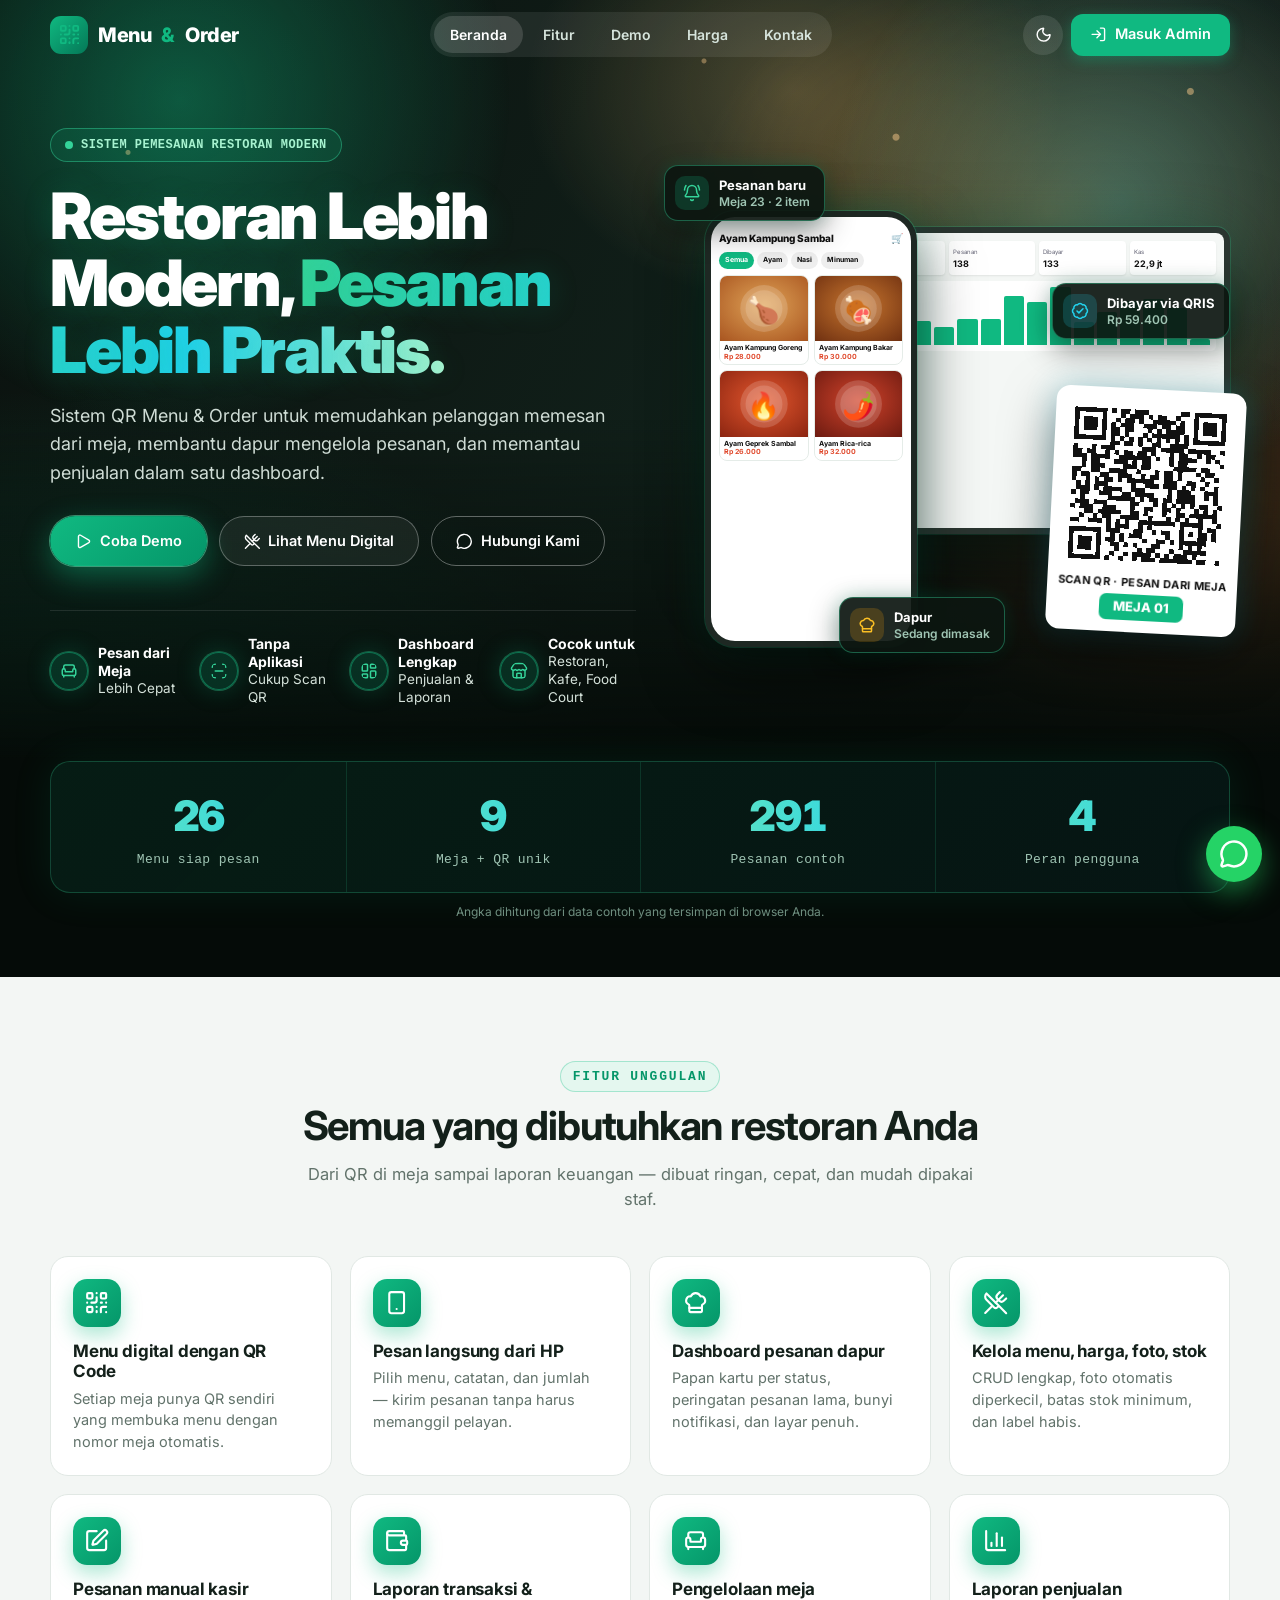
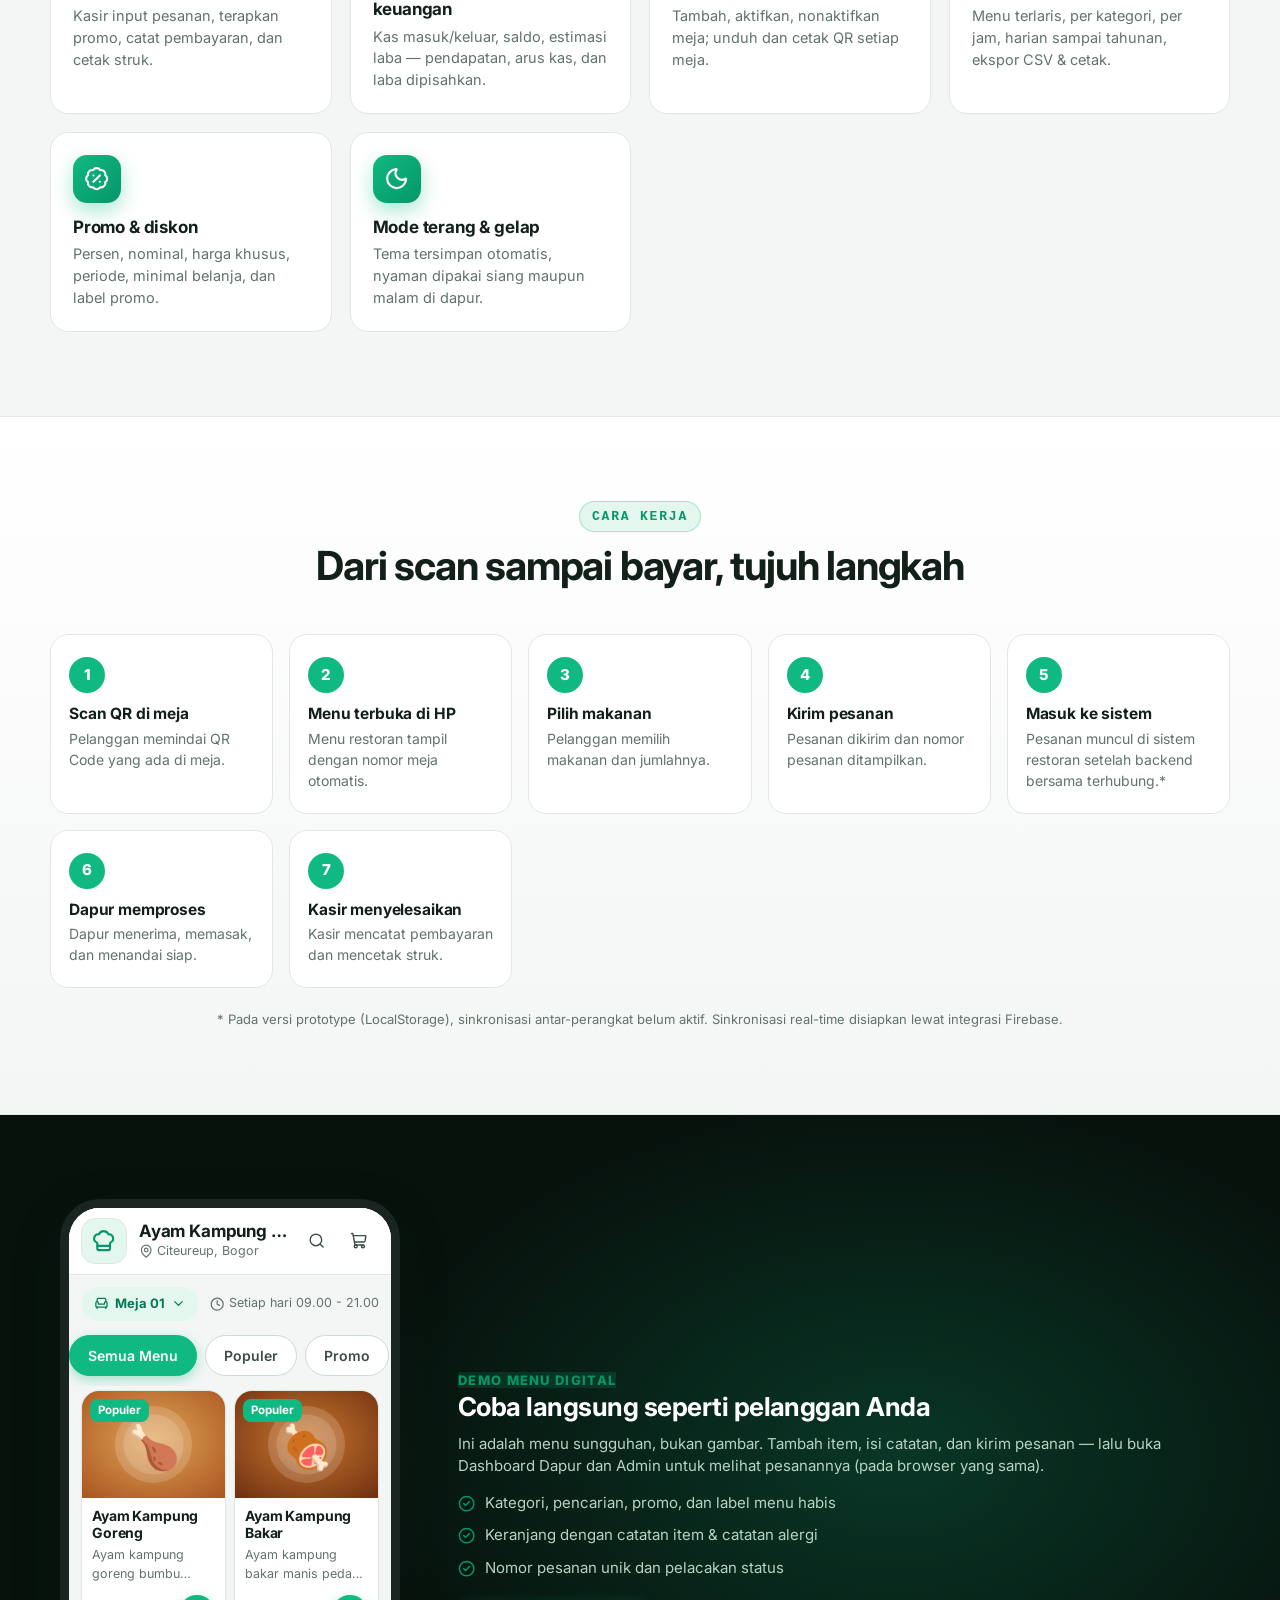
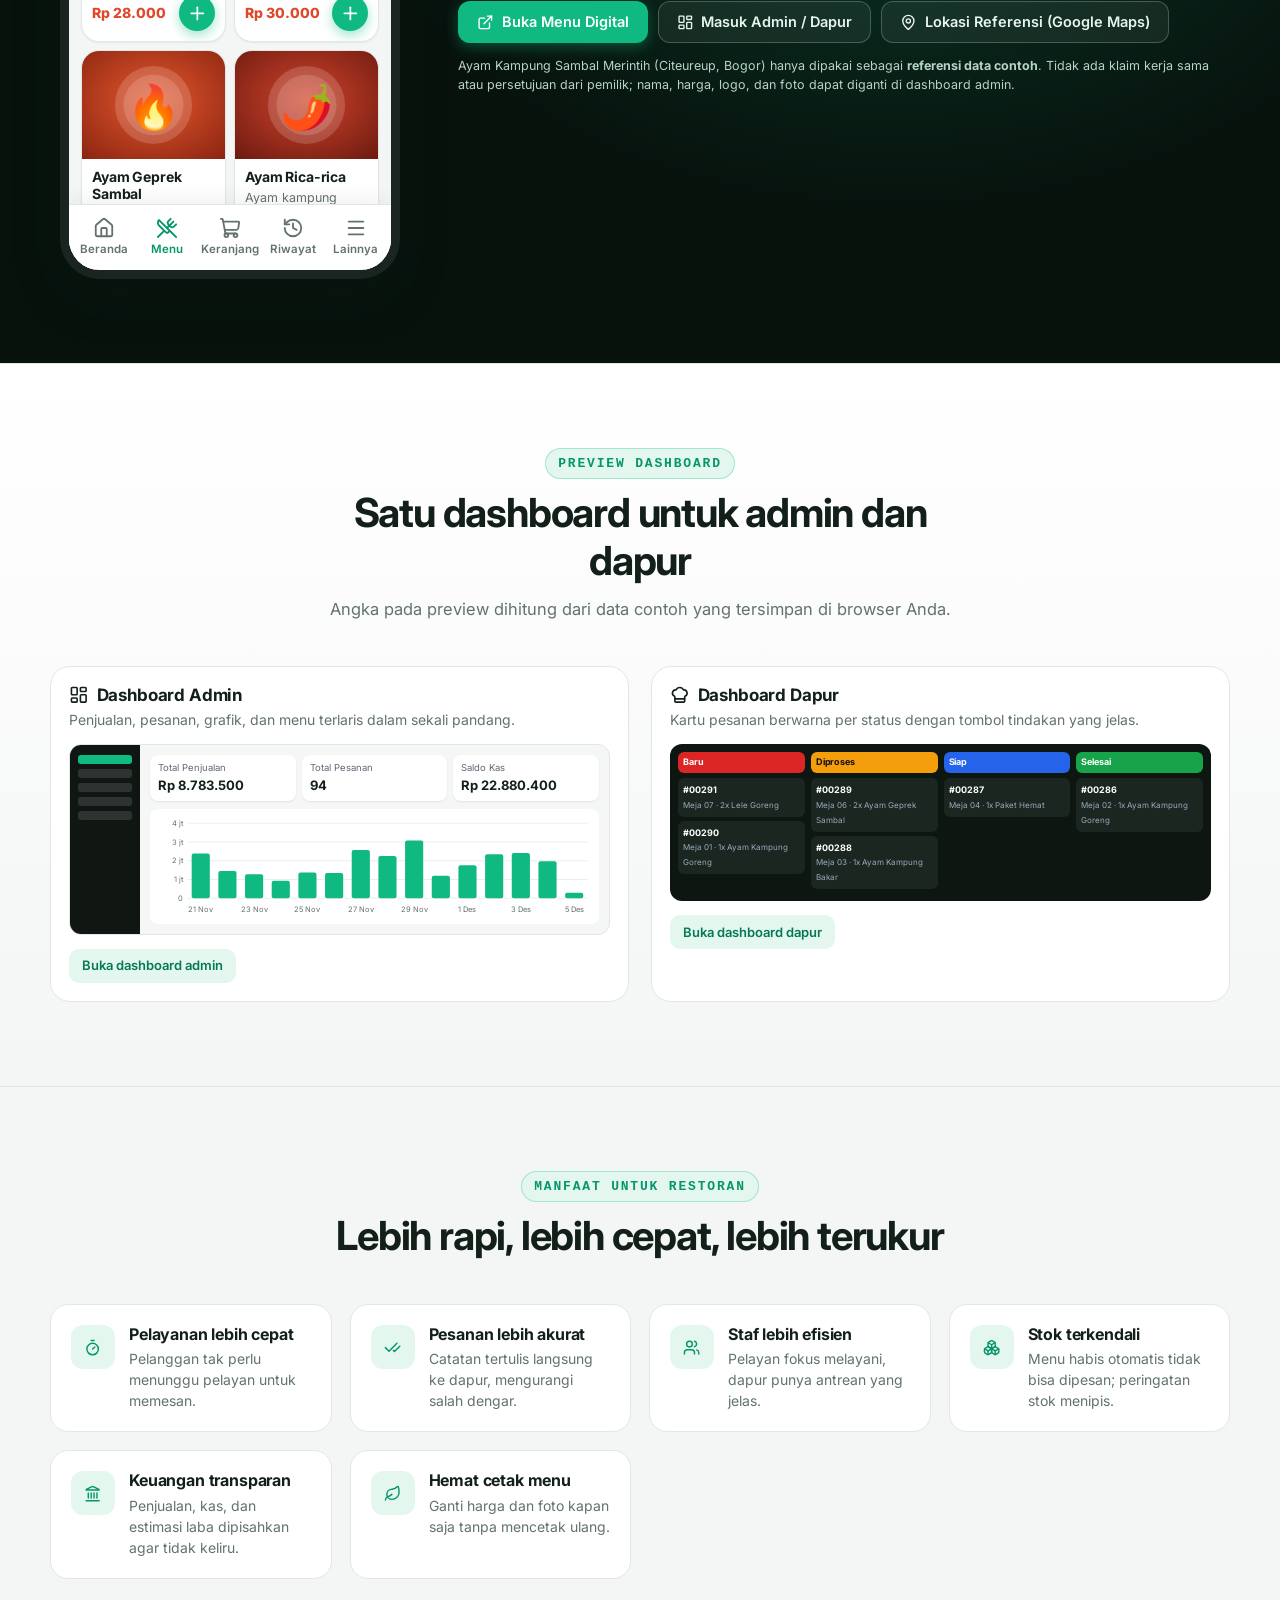
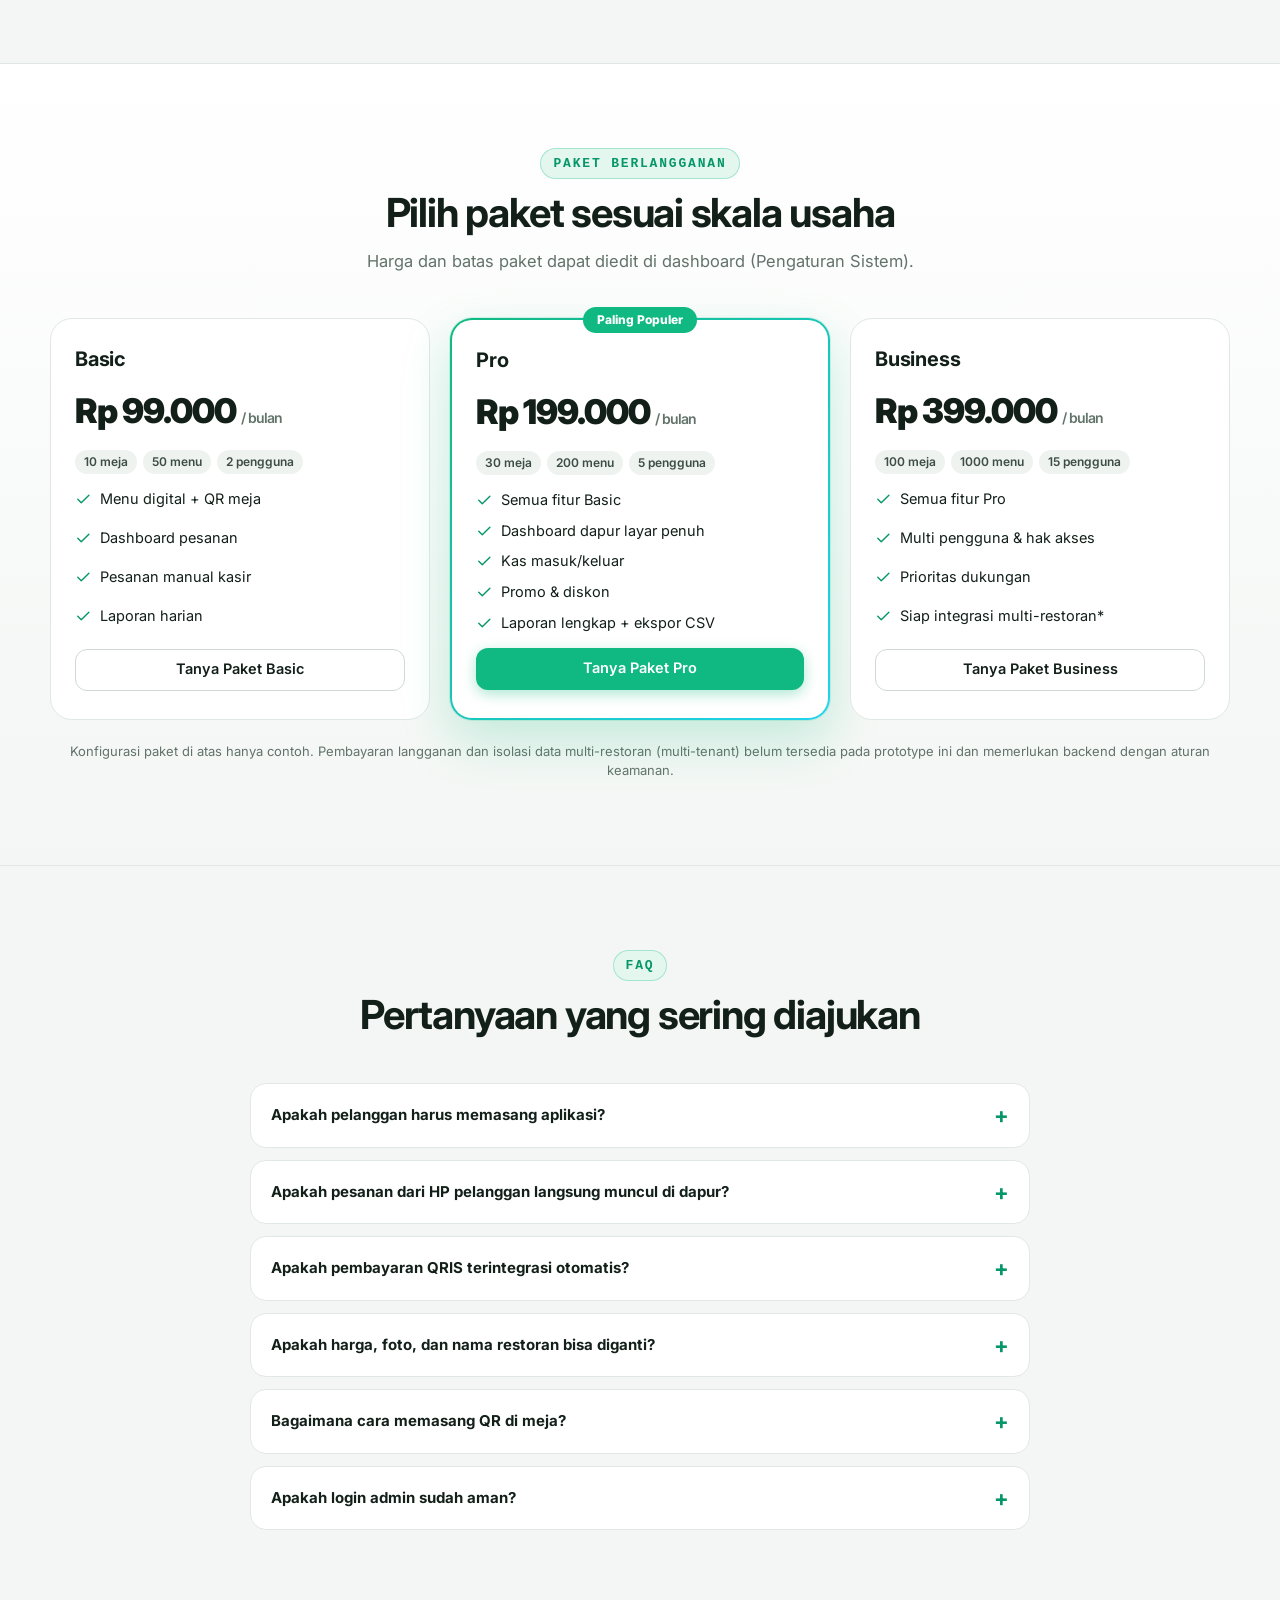
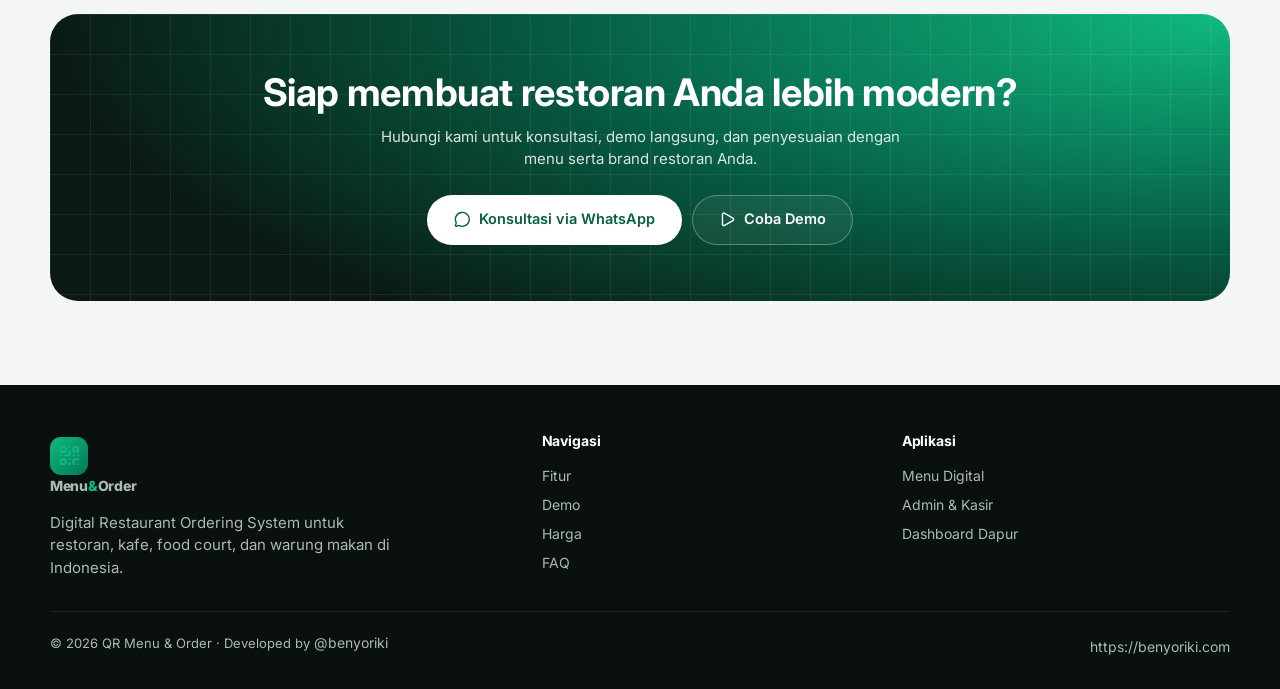
==== commit bf740474: "Add files via upload" ====
--- a/index.html
+++ b/index.html
@@ -18,8 +18,10 @@
   <link rel="icon" href="favicon.svg" type="image/svg+xml">
   <link rel="preconnect" href="https://fonts.googleapis.com"><link rel="preconnect" href="https://fonts.gstatic.com" crossorigin>
   <link href="https://fonts.googleapis.com/css2?family=Inter:wght@400;500;600;700;800;900&display=swap" rel="stylesheet">
+  <script>try{var n=navigator,c=n.connection||{};if(/Windows NT [56]\.[01]/.test(n.userAgent)||(n.hardwareConcurrency&&n.hardwareConcurrency<=2)||(n.deviceMemory&&n.deviceMemory<=2)||c.saveData)document.documentElement.className+=' lite'}catch(e){}</script>
   <script>try{var t=localStorage.getItem('qmo:theme');document.documentElement.setAttribute('data-theme',t||'light')}catch(e){}</script>
   <link rel="stylesheet" href="style.css">
+  <link rel="stylesheet" href="landing.css">
   <link rel="stylesheet" href="responsive.css">
 </head>
 <body class="land">
@@ -40,6 +42,7 @@
 
 <main>
 <section class="l-hero" id="beranda">
+  <div class="hero-aurora" aria-hidden="true"><i class="a1"></i><i class="a2"></i><i class="a3"></i><i class="grid"></i><i class="fade"></i></div>
   <div class="wrap hero-grid">
     <div class="hero-copy">
       <span class="hero-badge"><i data-lucide="circle-dot"></i>Sistem Pemesanan Restoran Modern</span>
@@ -60,10 +63,15 @@
     <div class="hero-visual" aria-hidden="true">
       <div class="mock-laptop"><div class="ml-side"><i></i><i></i><i></i><i></i><i></i><i></i></div><div class="ml-main"><div class="ml-cards" id="mlCards"></div><div class="ml-bars" id="mlBars"></div></div></div>
       <div class="mock-phone"><div class="mp-in"><div class="mp-top"><span id="mpName">Menu</span><span>🛒</span></div><div class="mp-pills"><i>Semua</i><i>Ayam</i><i>Nasi</i><i>Minuman</i></div><div class="mp-grid" id="mpGrid"></div></div></div>
+      <div class="chip chip-a"><i data-lucide="bell-ring"></i><span><b>Pesanan baru</b>Meja 23 · 2 item</span></div>
+      <div class="chip chip-b"><i data-lucide="badge-check"></i><span><b>Dibayar via QRIS</b>Rp 59.400</span></div>
+      <div class="chip chip-c"><i data-lucide="chef-hat"></i><span><b>Dapur</b>Sedang dimasak</span></div>
       <div class="mock-qr"><img id="mqImg" alt="Contoh QR Code meja"><b>SCAN QR · PESAN DARI MEJA</b><span>MEJA 01</span></div>
     </div>
   </div>
 </section>
+
+<section class="l-stats" aria-label="Ringkasan data contoh"><div class="wrap"><div class="stats-row" id="statsRow"></div><p class="stats-note">Angka dihitung dari data contoh yang tersimpan di browser Anda.</p></div></section>
 
 <section class="l-section" id="fitur">
   <div class="wrap">
@@ -257,5 +265,17 @@
   App.refreshIcons();
 })();
 </script>
+<script>
+document.addEventListener('DOMContentLoaded', function () {
+  try {
+    var items = [[Store.getMenus().length, 'Menu siap pesan'], [Store.getTables().length, 'Meja + QR unik'], [Store.getOrders().length, 'Pesanan contoh'], [4, 'Peran pengguna']];
+    var row = document.getElementById('statsRow');
+    row.innerHTML = items.map(function (x) { return '<div class="stat-i"><b data-to="' + x[0] + '">0</b><span>' + x[1] + '</span></div>'; }).join('');
+    var els = row.querySelectorAll('b'), lite = document.documentElement.className.indexOf('lite') >= 0;
+    function run() { for (var i = 0; i < els.length; i++) (function (el) { var to = +el.getAttribute('data-to'); if (lite) { el.textContent = to; return; } var t0 = null; function f(t) { if (!t0) t0 = t; var p = Math.min(1, (t - t0) / 1100); el.textContent = Math.round(to * (1 - Math.pow(1 - p, 3))); if (p < 1) requestAnimationFrame(f); } requestAnimationFrame(f); })(els[i]); }
+    if ('IntersectionObserver' in window) { var o = new IntersectionObserver(function (e) { if (e[0].isIntersecting) { run(); o.disconnect(); } }, { threshold: .4 }); o.observe(row); } else run();
+  } catch (e) {}
+});
+</script>
 </body>
 </html>
--- a/style.css
+++ b/style.css
@@ -41,7 +41,7 @@
 button { cursor: pointer; }
 button:disabled { cursor: not-allowed; opacity: .55; }
 [hidden] { display: none !important; }
-:focus-visible { outline: 3px solid color-mix(in srgb, var(--primary) 55%, transparent); outline-offset: 2px; border-radius: 6px; }
+:focus-visible { outline: 3px solid rgba(16,185,129,0.55); outline-offset: 2px; border-radius: 6px; }
 .no-scroll { overflow: hidden; }
 i[data-lucide], svg.lucide { width: 1.15em; height: 1.15em; flex: none; vertical-align: -.2em; stroke-width: 2; }
 .muted { color: var(--muted); } .small { font-size: 12.5px; } .mono { font-family: ui-monospace, Menlo, Consolas, monospace; font-size: 12.5px; }
@@ -52,10 +52,10 @@
 /* ---------- tombol ---------- */
 .btn { display: inline-flex; align-items: center; justify-content: center; gap: 8px; min-height: 42px; padding: 0 18px; border: 1px solid transparent; border-radius: 12px; font-weight: 600; font-size: 14.5px; line-height: 1; text-decoration: none !important; white-space: nowrap; transition: transform .15s var(--ease), background .2s, box-shadow .2s, border-color .2s; }
 .btn:active:not(:disabled) { transform: translateY(1px) scale(.99); }
-.btn-primary { background: var(--primary); color: var(--on-primary); box-shadow: 0 4px 14px color-mix(in srgb, var(--primary) 35%, transparent); }
+.btn-primary { background: var(--primary); color: var(--on-primary); box-shadow: 0 4px 14px rgba(16,185,129,0.35); }
 .btn-primary:hover:not(:disabled) { background: var(--primary-600); }
 .btn-soft { background: var(--primary-soft); color: var(--primary-700); }
-.btn-soft:hover:not(:disabled) { background: color-mix(in srgb, var(--primary) 22%, var(--surface)); }
+.btn-soft:hover:not(:disabled) { background: var(--primary-soft); }
 .btn-ghost { background: transparent; color: var(--text-2); border-color: var(--border); }
 .btn-ghost:hover:not(:disabled) { background: var(--surface-3); }
 .btn-outline { background: transparent; color: var(--text); border-color: var(--border-2); }
@@ -82,8 +82,8 @@
 input[type=text], input[type=number], input[type=search], input[type=email], input[type=tel], input[type=url], input[type=date], input[type=datetime-local], input[type=password], input:not([type]), select, textarea {
   width: 100%; min-height: 42px; padding: 9px 12px; background: var(--surface); border: 1px solid var(--border-2); border-radius: 11px; color: var(--text); transition: border-color .2s, box-shadow .2s; }
 textarea { resize: vertical; min-height: 70px; }
-input:focus, select:focus, textarea:focus { outline: none; border-color: var(--primary); box-shadow: 0 0 0 3px color-mix(in srgb, var(--primary) 22%, transparent); }
-input::placeholder, textarea::placeholder { color: color-mix(in srgb, var(--muted) 75%, transparent); }
+input:focus, select:focus, textarea:focus { outline: none; border-color: var(--primary); box-shadow: 0 0 0 3px rgba(16,185,129,0.22); }
+input::placeholder, textarea::placeholder { color: var(--muted); }
 select { appearance: none; background-image: url("data:image/svg+xml,%3Csvg xmlns='http://www.w3.org/2000/svg' width='14' height='14' viewBox='0 0 24 24' fill='none' stroke='%2362736b' stroke-width='2.5' stroke-linecap='round' stroke-linejoin='round'%3E%3Cpath d='m6 9 6 6 6-6'/%3E%3C/svg%3E"); background-repeat: no-repeat; background-position: right 12px center; padding-right: 34px; }
 .hint { display: block; margin-top: 5px; color: var(--muted); font-size: 12.5px; } .hint.ok { color: var(--primary-600); font-weight: 600; }
 .err { display: block; color: var(--red); font-size: 12.5px; min-height: 0; margin-top: 4px; font-weight: 500; } .err:empty { display: none; }
@@ -96,14 +96,14 @@
 .slider { width: 42px; height: 24px; border-radius: 999px; background: var(--border-2); position: relative; flex: none; transition: background .2s; }
 .slider::after { content: ''; position: absolute; top: 3px; left: 3px; width: 18px; height: 18px; border-radius: 50%; background: #fff; box-shadow: var(--shadow-sm); transition: transform .2s var(--ease); }
 .switch input:checked + .slider { background: var(--primary); } .switch input:checked + .slider::after { transform: translateX(18px); }
-.switch input:focus-visible + .slider { outline: 3px solid color-mix(in srgb, var(--primary) 50%, transparent); outline-offset: 2px; }
+.switch input:focus-visible + .slider { outline: 3px solid rgba(16,185,129,0.50); outline-offset: 2px; }
 .switch input:disabled + .slider { opacity: .5; }
 .switch.sm .slider { width: 36px; height: 21px; } .switch.sm .slider::after { width: 15px; height: 15px; } .switch.sm input:checked + .slider::after { transform: translateX(15px); }
 .checklist { display: grid; grid-template-columns: repeat(2, 1fr); gap: 6px 14px; max-height: 190px; overflow: auto; padding: 10px; border: 1px solid var(--border-2); border-radius: 11px; }
 .check { display: flex; gap: 8px; align-items: center; font-weight: 500; margin: 0; font-size: 14px; } .check input { width: 17px; height: 17px; accent-color: var(--primary); }
 .radio-row { display: flex; flex-wrap: wrap; gap: 8px; } .radio { margin: 0; } .radio input { position: absolute; opacity: 0; }
 .radio span { display: inline-flex; padding: 8px 14px; border: 1px solid var(--border-2); border-radius: 999px; font-weight: 600; font-size: 13.5px; transition: .15s; }
-.radio input:checked + span { background: var(--primary); border-color: var(--primary); color: #fff; } .radio input:focus-visible + span { outline: 3px solid color-mix(in srgb, var(--primary) 50%, transparent); }
+.radio input:checked + span { background: var(--primary); border-color: var(--primary); color: #fff; } .radio input:focus-visible + span { outline: 3px solid rgba(16,185,129,0.50); }
 .img-field .img-prev { height: 150px; border: 1.5px dashed var(--border-2); border-radius: 12px; display: grid; place-items: center; overflow: hidden; background: var(--surface-2); color: var(--muted); }
 .img-field .img-prev img { width: 100%; height: 100%; object-fit: cover; } .img-field .img-prev span { display: grid; place-items: center; gap: 4px; }
 .img-field .img-actions { display: flex; gap: 8px; margin: 10px 0 4px; } .img-field.loading { opacity: .5; pointer-events: none; }
@@ -128,11 +128,11 @@
 .chip { display: inline-flex; align-items: center; gap: 6px; padding: 6px 12px; border-radius: 999px; background: var(--surface); border: 1px solid var(--border); font-size: 13px; font-weight: 600; }
 .chip-table { background: var(--primary-soft); color: var(--primary-700); border-color: transparent; } .chip-soft { background: rgba(16, 185, 129, .15); color: #6ee7b7; border-color: transparent; }
 .count { position: absolute; top: -3px; right: -3px; min-width: 18px; height: 18px; padding: 0 5px; border-radius: 999px; background: var(--red); color: #fff; font: 700 11px/18px var(--font); text-align: center; font-style: normal; }
-.tag { padding: 3px 8px; border-radius: 8px; font-size: 11.5px; font-weight: 700; backdrop-filter: blur(6px); }
+.tag { padding: 3px 8px; border-radius: 8px; font-size: 11.5px; font-weight: 700; }
 .tag-promo { background: var(--orange); color: #3a2600; } .tag-sold { background: rgba(20, 20, 20, .82); color: #fff; } .tag-pop { background: var(--primary); color: #fff; } .tag-low { background: var(--red-soft); color: var(--red-700); }
 
 /* ---------- modal / toast / state ---------- */
-.overlay { position: fixed; inset: 0; z-index: 100; display: grid; place-items: center; padding: 16px; background: rgba(8, 14, 11, .55); backdrop-filter: blur(3px); opacity: 0; transition: opacity .18s; overflow-y: auto; }
+.overlay { position: fixed; inset: 0; z-index: 100; display: grid; place-items: center; padding: 16px; background: rgba(8, 14, 11, .55); opacity: 0; transition: opacity .18s; overflow-y: auto; }
 .overlay.in { opacity: 1; }
 .dialog { width: 100%; background: var(--surface); border-radius: var(--radius-lg); box-shadow: var(--shadow-lg); display: flex; flex-direction: column; max-height: calc(100dvh - 32px); transform: translateY(14px) scale(.98); transition: transform .22s var(--ease); }
 .overlay.in .dialog { transform: none; }
@@ -190,7 +190,7 @@
 .check-list { list-style: none; padding: 0; margin: 12px 0; display: grid; gap: 8px; font-size: 14px; } .check-list li { display: flex; gap: 8px; align-items: flex-start; } .check-list .ok { color: var(--primary-700); } .check-list .todo { color: var(--muted); }
 .dev-card { padding: 14px; border-radius: 12px; background: var(--surface-2); border: 1px solid var(--border); }
 .est .est-row { display: flex; justify-content: space-between; padding: 8px 0; border-bottom: 1px dashed var(--border); } .est .total { border: 0; font-size: 18px; font-weight: 800; margin-bottom: 10px; }
-.danger-zone { border-color: color-mix(in srgb, var(--red) 30%, var(--border)); }
+.danger-zone { border-color: rgba(239,68,68,.3); }
 
 /* ---------- grafik ---------- */
 .chart { width: 100%; height: auto; display: block; } .ch-grid { stroke: var(--border); stroke-width: 1; } .ch-ax { fill: var(--muted); font-size: 11px; font-family: var(--font); }
@@ -210,14 +210,14 @@
    ========================================================================== */
 .cust-body { background: var(--bg); } #app.cust-app { max-width: 720px; margin: 0 auto; min-height: 100dvh; background: var(--bg); position: relative; }
 .cust-shell { padding-bottom: 150px; }
-.cust-head { position: sticky; top: 0; z-index: 30; display: flex; align-items: center; justify-content: space-between; gap: 10px; padding: 12px 16px; background: color-mix(in srgb, var(--surface) 92%, transparent); backdrop-filter: blur(12px); border-bottom: 1px solid var(--border); }
+.cust-head { position: sticky; top: 0; z-index: 30; display: flex; align-items: center; justify-content: space-between; gap: 10px; padding: 12px 16px; background: var(--surface); border-bottom: 1px solid var(--border); }
 .cust-brand { display: flex; align-items: center; gap: 12px; min-width: 0; } .cust-brand h1 { font-size: 17px; white-space: nowrap; overflow: hidden; text-overflow: ellipsis; } .cust-brand p { font-size: 12.5px; color: var(--muted); display: flex; gap: 4px; align-items: center; }
 .cust-brand > div { min-width: 0; } .cust-logo { width: 46px; height: 46px; flex: none; border-radius: 14px; overflow: hidden; background: var(--primary-soft); display: grid; place-items: center; border: 1px solid var(--border); } .cust-logo img { width: 100%; height: 100%; object-fit: cover; } .logo-ph { color: var(--primary-600); font-size: 22px; display: grid; place-items: center; }
 .cust-actions { display: flex; gap: 2px; flex: none; }
 .cust-sub { display: flex; align-items: center; justify-content: space-between; gap: 10px; padding: 12px 16px 4px; flex-wrap: wrap; } .open-now { font-size: 12.5px; color: var(--muted); display: inline-flex; gap: 5px; align-items: center; }
 .search-bar { margin: 8px 16px 0; display: flex; align-items: center; gap: 8px; padding: 0 10px 0 14px; background: var(--surface); border: 1px solid var(--border-2); border-radius: 14px; } .search-bar input { border: 0; box-shadow: none !important; background: transparent; padding-left: 4px; } .search-bar > i, .search-bar > svg { color: var(--muted); }
 .cat-pills { display: flex; gap: 8px; overflow-x: auto; padding: 12px 16px; scrollbar-width: none; scroll-snap-type: x proximity; } .cat-pills::-webkit-scrollbar { display: none; }
-.pill { flex: none; padding: 9px 18px; border-radius: 999px; border: 1px solid var(--border-2); background: var(--surface); font-weight: 600; font-size: 14px; color: var(--text-2); scroll-snap-align: start; transition: .15s; } .pill.on { background: var(--primary); border-color: var(--primary); color: #fff; box-shadow: 0 4px 12px color-mix(in srgb, var(--primary) 35%, transparent); }
+.pill { flex: none; padding: 9px 18px; border-radius: 999px; border: 1px solid var(--border-2); background: var(--surface); font-weight: 600; font-size: 14px; color: var(--text-2); scroll-snap-align: start; transition: .15s; } .pill.on { background: var(--primary); border-color: var(--primary); color: #fff; box-shadow: 0 4px 12px rgba(16,185,129,0.35); }
 .food-grid { display: grid; grid-template-columns: repeat(2, minmax(0, 1fr)); gap: 14px; padding: 4px 16px; }
 .food-card { background: var(--surface); border: 1px solid var(--border); border-radius: 18px; overflow: hidden; display: flex; flex-direction: column; box-shadow: var(--shadow-sm); cursor: pointer; transition: transform .2s var(--ease), box-shadow .2s; } .food-card:hover { transform: translateY(-2px); box-shadow: var(--shadow); }
 .food-img { position: relative; aspect-ratio: 4 / 3; background: var(--surface-3); overflow: hidden; } .food-img img { width: 100%; height: 100%; object-fit: cover; } .tags { position: absolute; top: 8px; left: 8px; display: flex; gap: 4px; flex-wrap: wrap; }
@@ -225,10 +225,10 @@
 .food-body { padding: 11px 12px 12px; display: flex; flex-direction: column; gap: 4px; flex: 1; } .food-body h3 { font-size: 15px; line-height: 1.25; } .food-body p { font-size: 12.5px; color: var(--muted); display: -webkit-box; -webkit-line-clamp: 2; -webkit-box-orient: vertical; overflow: hidden; min-height: 2.9em; }
 .food-foot { margin-top: auto; padding-top: 8px; display: flex; align-items: center; justify-content: space-between; gap: 6px; }
 .price { display: flex; flex-direction: column; line-height: 1.15; } .price b { color: var(--price); font-size: 15px; font-weight: 800; } .price s { color: var(--muted); font-size: 11.5px; } .price.big b { font-size: 20px; }
-.add-btn { width: 38px; height: 38px; border-radius: 50%; border: 0; background: var(--primary); color: #fff; display: grid; place-items: center; box-shadow: 0 4px 12px color-mix(in srgb, var(--primary) 40%, transparent); font-size: 18px; transition: transform .15s; } .add-btn:active { transform: scale(.9); }
+.add-btn { width: 38px; height: 38px; border-radius: 50%; border: 0; background: var(--primary); color: #fff; display: grid; place-items: center; box-shadow: 0 4px 12px rgba(16,185,129,0.40); font-size: 18px; transition: transform .15s; } .add-btn:active { transform: scale(.9); }
 .soldout-txt { font-size: 12px; color: var(--muted); font-weight: 600; }
 .grid-empty { grid-column: 1 / -1; }
-.cart-bar { position: fixed; z-index: 40; left: 50%; transform: translateX(-50%); bottom: calc(76px + env(safe-area-inset-bottom)); width: min(688px, calc(100% - 24px)); display: flex; align-items: center; justify-content: space-between; gap: 10px; padding: 14px 18px; border: 0; border-radius: 16px; background: var(--primary); color: #fff; font-weight: 700; box-shadow: 0 10px 30px color-mix(in srgb, var(--primary) 45%, transparent); animation: rise .3s var(--ease); }
+.cart-bar { position: fixed; z-index: 40; left: 50%; transform: translateX(-50%); bottom: calc(76px + env(safe-area-inset-bottom)); width: min(688px, calc(100% - 24px)); display: flex; align-items: center; justify-content: space-between; gap: 10px; padding: 14px 18px; border: 0; border-radius: 16px; background: var(--primary); color: #fff; font-weight: 700; box-shadow: 0 10px 30px rgba(16,185,129,0.45); animation: rise .3s var(--ease); }
 .cart-bar .cb-l { display: inline-flex; gap: 8px; align-items: center; } @keyframes rise { from { transform: translate(-50%, 20px); opacity: 0; } }
 .bottom-nav { position: fixed; z-index: 45; left: 50%; transform: translateX(-50%); bottom: 0; width: min(720px, 100%); display: grid; grid-template-columns: repeat(5, 1fr); background: var(--surface); border-top: 1px solid var(--border); padding: 6px 4px calc(6px + env(safe-area-inset-bottom)); box-shadow: 0 -6px 20px rgba(0, 0, 0, .06); }
 .bottom-nav button { position: relative; border: 0; background: none; display: grid; justify-items: center; gap: 2px; padding: 6px 0; color: var(--muted); font-size: 11.5px; font-weight: 600; } .bottom-nav button i, .bottom-nav button svg { width: 22px; height: 22px; } .bottom-nav button.on { color: var(--primary-600); }
@@ -259,13 +259,13 @@
 .issue { display: flex; gap: 6px; font-size: 12.5px; color: var(--red-700); background: var(--red-soft); padding: 6px 10px; border-radius: 8px; } .cs-item.has-issue img { filter: grayscale(.8); }
 .opt { margin-top: 14px; border: 1px solid var(--border); border-radius: 12px; padding: 10px 12px; } .opt summary { font-weight: 600; font-size: 13.5px; cursor: pointer; color: var(--text-2); } .opt-grid { display: grid; gap: 8px; margin: 10px 0; }
 .success { padding: 34px 22px 26px; text-align: center; display: grid; gap: 8px; justify-items: center; overflow-y: auto; }
-.success-ic { width: 84px; height: 84px; border-radius: 50%; background: var(--primary); color: #fff; display: grid; place-items: center; font-size: 42px; box-shadow: 0 0 0 10px color-mix(in srgb, var(--primary) 18%, transparent); animation: pop .5s var(--ease); } @keyframes pop { from { transform: scale(.4); opacity: 0; } }
+.success-ic { width: 84px; height: 84px; border-radius: 50%; background: var(--primary); color: #fff; display: grid; place-items: center; font-size: 42px; box-shadow: 0 0 0 10px rgba(16,185,129,0.18); animation: pop .5s var(--ease); } @keyframes pop { from { transform: scale(.4); opacity: 0; } }
 .success h2 { font-size: 24px; margin-top: 10px; } .order-no { font-size: 38px; font-weight: 900; letter-spacing: -.02em; color: var(--text); } .order-no.sm { font-size: 28px; } .success-msg { color: var(--text-2); max-width: 340px; margin: 4px 0; }
 .success-sum { width: 100%; background: var(--surface-2); border: 1px solid var(--border); border-radius: 14px; padding: 12px 14px; display: grid; gap: 6px; font-size: 14px; text-align: left; margin: 6px 0; } .success-sum div { display: flex; justify-content: space-between; gap: 10px; } .success-sum .t { border-top: 1px solid var(--border-2); padding-top: 8px; font-size: 16px; font-weight: 800; }
 .success .btn { margin-top: 4px; }
 .track-card { background: var(--surface); border: 1px solid var(--border); border-radius: 18px; padding: 16px; margin-bottom: 14px; } .track { list-style: none; padding: 0; margin: 16px 0 0; display: grid; gap: 0; } .track li { display: flex; gap: 12px; align-items: flex-start; position: relative; padding-bottom: 16px; } .track li:last-child { padding-bottom: 0; }
 .track li::before { content: ''; position: absolute; left: 11px; top: 24px; bottom: 0; width: 2px; background: var(--border-2); } .track li:last-child::before { display: none; } .track li i { width: 24px; height: 24px; border-radius: 50%; border: 2px solid var(--border-2); background: var(--surface); display: grid; place-items: center; flex: none; font-size: 12px; color: #fff; z-index: 1; }
-.track li.done i { background: var(--primary); border-color: var(--primary); } .track li.done::before { background: var(--primary); } .track li.cur i { border-color: var(--primary); box-shadow: 0 0 0 5px color-mix(in srgb, var(--primary) 25%, transparent); background: var(--surface); } .track li div b { font-size: 14px; } .track li div small { display: block; color: var(--muted); font-size: 12px; } .track li:not(.done):not(.cur) b { color: var(--muted); font-weight: 500; }
+.track li.done i { background: var(--primary); border-color: var(--primary); } .track li.done::before { background: var(--primary); } .track li.cur i { border-color: var(--primary); box-shadow: 0 0 0 5px rgba(16,185,129,0.25); background: var(--surface); } .track li div b { font-size: 14px; } .track li div small { display: block; color: var(--muted); font-size: 12px; } .track li:not(.done):not(.cur) b { color: var(--muted); font-weight: 500; }
 .card.flat h3 { font-size: 16px; margin-bottom: 8px; }
 /* detail pesanan admin */
 .od-head { display: flex; justify-content: space-between; gap: 10px; align-items: flex-start; margin-bottom: 12px; } .od h5 { margin: 16px 0 8px; font-size: 14px; }
@@ -275,7 +275,7 @@
    LANDING PAGE (index.html)
    ========================================================================== */
 .land { background: var(--bg); }
-.l-nav { position: fixed; z-index: 60; top: 0; left: 0; right: 0; padding: 12px 0; transition: background .25s, box-shadow .25s; } .l-nav.solid { background: rgba(10, 16, 13, .88); backdrop-filter: blur(14px); box-shadow: 0 1px 0 rgba(255, 255, 255, .06); }
+.l-nav { position: fixed; z-index: 60; top: 0; left: 0; right: 0; padding: 12px 0; transition: background .25s, box-shadow .25s; } .l-nav.solid { background: rgba(10, 16, 13, .88); box-shadow: 0 1px 0 rgba(255, 255, 255, .06); }
 .wrap { width: min(1180px, 100% - 40px); margin: 0 auto; } .l-nav .wrap { display: flex; align-items: center; justify-content: space-between; gap: 16px; }
 .brand-l { display: inline-flex; align-items: center; gap: 10px; color: #fff; font-weight: 800; font-size: 20px; letter-spacing: -.02em; text-decoration: none !important; } .brand-l span { color: var(--primary); } .brand-mark { width: 38px; height: 38px; border-radius: 11px; display: grid; place-items: center; background: linear-gradient(135deg, #10b981, #047857); color: #fff; font-size: 20px; flex: none; }
 .l-links { display: flex; gap: 4px; background: rgba(255, 255, 255, .08); padding: 4px; border-radius: 999px; } .l-links a { color: #d6e4dc; padding: 8px 16px; border-radius: 999px; font-weight: 600; font-size: 14px; text-decoration: none !important; } .l-links a:hover, .l-links a.on { background: rgba(255, 255, 255, .14); color: #fff; }
@@ -302,7 +302,7 @@
 .mock-qr { position: absolute; right: -2%; bottom: 14px; width: 34%; max-width: 190px; background: #fff; border-radius: 14px; padding: 12px 10px; text-align: center; color: #111; box-shadow: var(--shadow-lg); transform: rotate(3deg); z-index: 3; } .mock-qr img { width: 100%; border-radius: 6px; } .mock-qr b { display: block; font-size: 11px; margin-top: 4px; letter-spacing: .03em; } .mock-qr span { display: inline-block; margin-top: 4px; background: #10b981; color: #fff; font-weight: 800; padding: 3px 14px; border-radius: 7px; font-size: 13px; }
 .l-section { padding: 84px 0; } .l-section.alt { background: var(--surface); border-block: 1px solid var(--border); }
 .l-head { text-align: center; max-width: 680px; margin: 0 auto 44px; } .l-head .eyebrow { display: inline-block; color: var(--primary-600); font-weight: 800; font-size: 13px; text-transform: uppercase; letter-spacing: .1em; margin-bottom: 10px; } .l-head h2 { font-size: clamp(26px, 3.4vw, 40px); letter-spacing: -.03em; } .l-head p { color: var(--muted); margin-top: 12px; font-size: 16.5px; }
-.feat-grid { display: grid; grid-template-columns: repeat(auto-fit, minmax(240px, 1fr)); gap: 18px; } .feat { padding: 22px; background: var(--surface); border: 1px solid var(--border); border-radius: 18px; transition: transform .25s var(--ease), box-shadow .25s, border-color .25s; } .feat:hover { transform: translateY(-4px); box-shadow: var(--shadow); border-color: color-mix(in srgb, var(--primary) 40%, var(--border)); }
+.feat-grid { display: grid; grid-template-columns: repeat(auto-fit, minmax(240px, 1fr)); gap: 18px; } .feat { padding: 22px; background: var(--surface); border: 1px solid var(--border); border-radius: 18px; transition: transform .25s var(--ease), box-shadow .25s, border-color .25s; } .feat:hover { transform: translateY(-4px); box-shadow: var(--shadow); border-color: rgba(16,185,129,.4); }
 .feat .fi { width: 48px; height: 48px; border-radius: 14px; display: grid; place-items: center; background: var(--primary-soft); color: var(--primary-600); font-size: 22px; margin-bottom: 14px; } .feat h3 { font-size: 17px; margin-bottom: 6px; } .feat p { color: var(--muted); font-size: 14.5px; }
 .steps { display: grid; grid-template-columns: repeat(auto-fit, minmax(200px, 1fr)); gap: 16px; counter-reset: s; } .step { position: relative; padding: 22px 18px; background: var(--surface); border: 1px solid var(--border); border-radius: 18px; } .step::before { counter-increment: s; content: counter(s); display: grid; place-items: center; width: 36px; height: 36px; border-radius: 50%; background: var(--primary); color: #fff; font-weight: 800; margin-bottom: 12px; } .step h3 { font-size: 15.5px; margin-bottom: 4px; } .step p { color: var(--muted); font-size: 14px; }
 .demo-grid { display: grid; grid-template-columns: minmax(0, 360px) minmax(0, 1fr); gap: 48px; align-items: center; } .phone-frame { width: 100%; max-width: 340px; margin: 0 auto; aspect-ratio: 9 / 18; border: 9px solid #1a2420; border-radius: 40px; background: #000; overflow: hidden; box-shadow: var(--shadow-lg); } .phone-frame iframe { width: 100%; height: 100%; border: 0; background: var(--bg); }
@@ -312,7 +312,7 @@
 .pv-main { padding: 10px; display: grid; gap: 8px; } .pv-stats { display: grid; grid-template-columns: repeat(3, 1fr); gap: 6px; } .pv-stats div { background: #fff; border-radius: 8px; padding: 6px 8px; box-shadow: 0 1px 2px rgba(0, 0, 0, .08); } .pv-stats small { display: block; color: #667; font-size: 9.5px; } .pv-stats b { font-size: 13px; } .pv-chart { background: #fff; border-radius: 8px; padding: 6px; }
 .pv-kitchen { display: grid; grid-template-columns: repeat(4, 1fr); gap: 6px; background: #0e1612; padding: 8px; border-radius: 12px; pointer-events: none; font-size: 10px; color: #fff; } .pv-kcol h4 { font-size: 9px; padding: 5px; border-radius: 6px; margin-bottom: 5px; } .pv-kcol:nth-child(1) h4 { background: #dc2626; } .pv-kcol:nth-child(2) h4 { background: #f59e0b; color: #111; } .pv-kcol:nth-child(3) h4 { background: #2563eb; } .pv-kcol:nth-child(4) h4 { background: #16a34a; } .pv-kcard { background: #1b2620; border-radius: 6px; padding: 5px; margin-bottom: 4px; } .pv-kcard b { display: block; font-size: 9px; } .pv-kcard small { color: #9ab; font-size: 8px; }
 .benefit-grid { display: grid; grid-template-columns: repeat(auto-fit, minmax(260px, 1fr)); gap: 18px; } .benefit { display: flex; gap: 14px; padding: 20px; border-radius: 18px; background: var(--surface); border: 1px solid var(--border); } .benefit .fi { width: 44px; height: 44px; border-radius: 12px; display: grid; place-items: center; background: var(--primary-soft); color: var(--primary-600); flex: none; } .benefit h3 { font-size: 16px; margin-bottom: 4px; } .benefit p { color: var(--muted); font-size: 14px; }
-.price-grid { display: grid; grid-template-columns: repeat(auto-fit, minmax(260px, 1fr)); gap: 20px; align-items: stretch; } .price-card { position: relative; padding: 28px 24px; background: var(--surface); border: 1px solid var(--border); border-radius: 22px; display: flex; flex-direction: column; gap: 14px; } .price-card.featured { border: 2px solid var(--primary); box-shadow: 0 14px 40px color-mix(in srgb, var(--primary) 22%, transparent); transform: translateY(-6px); }
+.price-grid { display: grid; grid-template-columns: repeat(auto-fit, minmax(260px, 1fr)); gap: 20px; align-items: stretch; } .price-card { position: relative; padding: 28px 24px; background: var(--surface); border: 1px solid var(--border); border-radius: 22px; display: flex; flex-direction: column; gap: 14px; } .price-card.featured { border: 2px solid var(--primary); box-shadow: 0 14px 40px rgba(16,185,129,0.22); transform: translateY(-6px); }
 .price-card .ribbon { position: absolute; top: -13px; left: 50%; transform: translateX(-50%); background: var(--primary); color: #fff; font-size: 12px; font-weight: 800; padding: 4px 14px; border-radius: 99px; } .price-card h3 { font-size: 20px; } .price-card .amt { font-size: 34px; font-weight: 900; letter-spacing: -.03em; } .price-card .amt small { font-size: 14px; color: var(--muted); font-weight: 600; }
 .price-card ul { list-style: none; padding: 0; margin: 0; display: grid; gap: 9px; flex: 1; font-size: 14.5px; } .price-card li { display: flex; gap: 8px; align-items: flex-start; } .price-card li i, .price-card li svg { color: var(--primary-600); margin-top: 3px; } .limits { display: flex; flex-wrap: wrap; gap: 6px; } .limits span { font-size: 12px; background: var(--surface-3); padding: 3px 9px; border-radius: 99px; color: var(--text-2); font-weight: 600; }
 .price-note { text-align: center; color: var(--muted); font-size: 13px; margin-top: 22px; }
@@ -329,3 +329,11 @@
 .login-aside { padding: 40px; color: #fff; background: radial-gradient(120% 120% at 0% 0%, #10b981, #065f46 55%, #0a1a13); display: flex; flex-direction: column; justify-content: space-between; gap: 24px; } .login-aside h2 { font-size: 30px; letter-spacing: -.03em; margin-bottom: 10px; } .login-aside p { opacity: .85; } .login-aside ul { list-style: none; margin: 0; padding: 0; display: grid; gap: 10px; font-size: 14.5px; } .login-aside li { display: flex; gap: 8px; align-items: center; }
 .login-form { padding: 40px; display: grid; gap: 16px; align-content: center; } .login-form h1 { font-size: 26px; } .demo-accounts { display: grid; grid-template-columns: repeat(2, 1fr); gap: 8px; } .demo-accounts button { text-align: left; padding: 10px 12px; border: 1px solid var(--border-2); border-radius: 12px; background: var(--surface); display: grid; gap: 1px; } .demo-accounts button:hover { border-color: var(--primary); background: var(--primary-soft); } .demo-accounts b { font-size: 13.5px; } .demo-accounts small { color: var(--muted); font-size: 12px; }
 .pw-wrap { position: relative; } .pw-wrap .icon-btn { position: absolute; right: 4px; top: 4px; width: 34px; height: 34px; }
+
+/* QRIS */
+.qris-card { display: grid; gap: 8px; justify-items: center; text-align: center; }
+.qris-head { display: grid; gap: 0; } .qris-head b { font-size: 22px; letter-spacing: .12em; } .qris-head small { color: var(--muted); font-size: 12px; }
+.qris-merchant { font-weight: 800; font-size: 15px; margin: 4px 0 0; text-transform: uppercase; }
+.qris-qr { width: min(280px, 78vw); aspect-ratio: 1; padding: 8px; background: #fff; border-radius: 16px; border: 1px solid var(--border); box-shadow: var(--shadow-sm, 0 2px 8px rgba(0,0,0,.08)); } .qris-qr svg { width: 100%; height: 100%; display: block; }
+.qris-amount { display: grid; gap: 0; } .qris-amount small { color: var(--muted); } .qris-amount b { font-size: 26px; color: var(--primary-700, #047857); }
+.qris-set h3 { display: flex; gap: 8px; align-items: center; margin-bottom: 12px; } .qris-set textarea { font-family: ui-monospace, monospace; font-size: 12px; }
--- a/landing.css
+++ b/landing.css
@@ -0,0 +1,103 @@
+/* ==========================================================================
+   landing.css — tampilan beranda "futuristik" yang tetap ringan
+   Aturan performa (Windows 7 / Chrome 109 / PC lama):
+   - hanya animasi transform & opacity, tanpa blur / backdrop-filter / filter
+   - gradien CSS murni, tanpa gambar berat
+   - mode hemat otomatis (html.lite) untuk Windows 7, CPU ≤2 inti, RAM ≤2 GB, atau Save-Data
+   ========================================================================== */
+:root { --cyan: #22d3ee; --mint: #34d399; --neon: 0 0 0 1px rgba(52, 211, 153, .35), 0 0 24px rgba(16, 185, 129, .25); }
+
+/* ---------- HERO ---------- */
+.l-hero { background: #050b08; }
+.hero-aurora { position: absolute; inset: 0; z-index: -1; overflow: hidden; pointer-events: none; }
+.hero-aurora i { position: absolute; border-radius: 50%; will-change: transform; }
+.hero-aurora .a1 { width: 720px; height: 720px; left: -180px; top: -260px; background: radial-gradient(circle, rgba(16, 185, 129, .42), transparent 65%); animation: drift1 16s ease-in-out infinite alternate; }
+.hero-aurora .a2 { width: 640px; height: 640px; right: -160px; top: -120px; background: radial-gradient(circle, rgba(34, 211, 238, .26), transparent 65%); animation: drift2 19s ease-in-out infinite alternate; }
+.hero-aurora .a3 { width: 560px; height: 560px; right: 18%; bottom: -300px; background: radial-gradient(circle, rgba(245, 158, 11, .22), transparent 65%); animation: drift1 22s ease-in-out infinite alternate-reverse; }
+.hero-aurora .grid { position: absolute; inset: 0; border-radius: 0; background-image: linear-gradient(rgba(255, 255, 255, .045) 1px, transparent 1px), linear-gradient(90deg, rgba(255, 255, 255, .045) 1px, transparent 1px); background-size: 56px 56px; }
+.hero-aurora .fade { position: absolute; left: 0; right: 0; bottom: 0; height: 45%; border-radius: 0; background: linear-gradient(to bottom, transparent, #050b08); }
+@keyframes drift1 { from { transform: translate3d(0, 0, 0) scale(1); } to { transform: translate3d(90px, 60px, 0) scale(1.15); } }
+@keyframes drift2 { from { transform: translate3d(0, 0, 0) scale(1.1); } to { transform: translate3d(-80px, 70px, 0) scale(.95); } }
+
+.hero-badge { background: rgba(16, 185, 129, .12); border-color: rgba(52, 211, 153, .45); color: #a7f3d0; font-family: Consolas, ui-monospace, Menlo, monospace; letter-spacing: .04em; text-transform: uppercase; font-size: 12px; }
+.hero-badge i, .hero-badge svg { color: var(--mint); }
+.hero-badge::before { content: ''; width: 8px; height: 8px; border-radius: 50%; background: var(--mint); box-shadow: 0 0 0 0 rgba(52, 211, 153, .7); animation: ping 2s ease-out infinite; }
+.hero-badge > i, .hero-badge > svg { display: none; }
+@keyframes ping { 0% { box-shadow: 0 0 0 0 rgba(52, 211, 153, .65); } 80%, 100% { box-shadow: 0 0 0 10px rgba(52, 211, 153, 0); } }
+.hero-title { text-shadow: 0 2px 30px rgba(16, 185, 129, .18); }
+.hero-title em { background: linear-gradient(90deg, #34d399, #22d3ee 60%, #a7f3d0); -webkit-background-clip: text; background-clip: text; -webkit-text-fill-color: transparent; color: #34d399; }
+.hero-cta .btn-primary { background: linear-gradient(135deg, #10b981, #059669); box-shadow: 0 0 0 1px rgba(110, 231, 183, .5), 0 10px 30px rgba(16, 185, 129, .45); }
+.hero-cta .btn-primary:hover { transform: translateY(-2px); box-shadow: 0 0 0 1px rgba(110, 231, 183, .8), 0 14px 38px rgba(16, 185, 129, .6); }
+.hero-feats .hf { transition: transform .2s; } .hero-feats .hf:hover { transform: translateY(-3px); }
+.hero-feats .hf > i, .hero-feats .hf > svg { box-shadow: var(--neon); }
+
+/* kartu melayang di sekitar mockup */
+.hero-visual .chip { position: absolute; z-index: 5; display: flex; align-items: center; gap: 10px; padding: 10px 14px 10px 10px; border-radius: 14px; background: rgba(12, 22, 17, .92); border: 1px solid rgba(52, 211, 153, .4); box-shadow: 0 10px 30px rgba(0, 0, 0, .45), 0 0 18px rgba(16, 185, 129, .18); color: #e6f5ee; font-size: 12px; line-height: 1.3; animation: floaty 6s ease-in-out infinite; white-space: nowrap; }
+.hero-visual .chip b { display: block; font-size: 13px; color: #fff; }
+.hero-visual .chip span { color: #9fc4b3; }
+.hero-visual .chip > i, .hero-visual .chip > svg { width: 34px; height: 34px; padding: 8px; border-radius: 10px; background: rgba(16, 185, 129, .2); color: var(--mint); flex: none; }
+.hero-visual .chip-a { left: -8px; top: -22px; animation-delay: 0s; }
+.hero-visual .chip-b { right: 0; top: 96px; animation-delay: -2s; } .hero-visual .chip-b > i, .hero-visual .chip-b > svg { background: rgba(34, 211, 238, .18); color: var(--cyan); }
+.hero-visual .chip-c { left: 30%; bottom: -6px; animation-delay: -4s; } .hero-visual .chip-c > i, .hero-visual .chip-c > svg { background: rgba(245, 158, 11, .2); color: #fbbf24; }
+@keyframes floaty { 0%, 100% { transform: translate3d(0, 0, 0); } 50% { transform: translate3d(0, -10px, 0); } }
+.mock-laptop { box-shadow: 0 30px 80px rgba(0, 0, 0, .55), 0 0 0 1px rgba(52, 211, 153, .25), 0 0 60px rgba(16, 185, 129, .15); }
+.mock-phone { box-shadow: 0 24px 60px rgba(0, 0, 0, .6), 0 0 0 1px rgba(52, 211, 153, .3), 0 0 40px rgba(16, 185, 129, .2); animation: floaty 7s ease-in-out infinite; }
+.mock-qr { animation: floaty 8s ease-in-out infinite; animation-delay: -3s; box-shadow: 0 20px 50px rgba(0, 0, 0, .5), 0 0 30px rgba(34, 211, 238, .25); }
+
+/* ---------- STRIP ANGKA ---------- */
+.l-stats { position: relative; z-index: 2; margin-top: -1px; background: #050b08; padding: 0 0 56px; }
+.stats-row { display: grid; grid-template-columns: repeat(4, 1fr); gap: 0; border: 1px solid rgba(52, 211, 153, .25); border-radius: 20px; overflow: hidden; background: linear-gradient(135deg, rgba(16, 185, 129, .1), rgba(34, 211, 238, .05)); box-shadow: 0 0 40px rgba(16, 185, 129, .1); }
+.stat-i { padding: 22px 20px; text-align: center; border-left: 1px solid rgba(52, 211, 153, .15); } .stat-i:first-child { border-left: 0; }
+.stat-i b { display: block; font-size: clamp(28px, 4vw, 42px); font-weight: 900; letter-spacing: -.03em; background: linear-gradient(90deg, #6ee7b7, #22d3ee); -webkit-background-clip: text; background-clip: text; -webkit-text-fill-color: transparent; color: #34d399; font-variant-numeric: tabular-nums; }
+.stat-i span { color: #9fc4b3; font-size: 13px; font-family: Consolas, ui-monospace, Menlo, monospace; letter-spacing: .03em; }
+.stats-note { margin: 10px 0 0; text-align: center; font-size: 12px; color: #6f8f80; }
+
+/* ---------- SEKSI ---------- */
+.l-section { position: relative; }
+.l-head h2 { font-size: clamp(26px, 3.6vw, 40px); letter-spacing: -.03em; }
+.l-head .eyebrow { font-family: Consolas, ui-monospace, Menlo, monospace; text-transform: uppercase; letter-spacing: .14em; padding: 5px 12px; border-radius: 999px; background: var(--primary-soft); border: 1px solid rgba(16, 185, 129, .3); }
+.l-section.alt { background: linear-gradient(180deg, var(--surface), var(--bg)); }
+
+.feat { position: relative; overflow: hidden; transition: transform .25s, box-shadow .25s, border-color .25s; }
+.feat::before { content: ''; position: absolute; left: 0; right: 0; top: 0; height: 3px; background: linear-gradient(90deg, #10b981, #22d3ee); transform: scaleX(0); transform-origin: left; transition: transform .35s; }
+.feat:hover { transform: translateY(-6px); border-color: rgba(16, 185, 129, .5); box-shadow: 0 18px 40px rgba(16, 185, 129, .16); } .feat:hover::before { transform: scaleX(1); }
+.feat .fi { background: linear-gradient(135deg, #10b981, #059669); color: #fff; box-shadow: 0 8px 20px rgba(16, 185, 129, .35); transition: transform .25s; } .feat:hover .fi { transform: rotate(-6deg) scale(1.08); }
+.feat .fi i, .feat .fi svg { color: #fff; }
+
+.step { transition: transform .25s, box-shadow .25s; } .step:hover { transform: translateY(-4px); box-shadow: 0 14px 30px rgba(16, 185, 129, .15); }
+.benefit { transition: transform .25s, border-color .25s; } .benefit:hover { transform: translateY(-4px); border-color: rgba(16, 185, 129, .5); }
+
+/* demo: latar gelap supaya HP menonjol */
+#demo { background: radial-gradient(60% 60% at 70% 40%, rgba(16, 185, 129, .22), transparent 70%), #07120d; color: #e6f5ee; }
+#demo h2, #demo h3 { color: #fff; } #demo p, #demo li, #demo .muted { color: #b7d3c5; }
+#demo .eyebrow { color: #6ee7b7; background: rgba(16, 185, 129, .15); border-color: rgba(52, 211, 153, .35); }
+#demo .btn-outline, #demo .btn-ghost, #demo .btn-soft { color: #e6f5ee; border-color: rgba(255, 255, 255, .22); background: rgba(255, 255, 255, .06); }
+
+/* harga */
+.price-card { transition: transform .25s, box-shadow .25s; } .price-card:hover { transform: translateY(-6px); box-shadow: 0 20px 44px rgba(0, 0, 0, .12); }
+.price-card.featured { border-color: transparent; background: linear-gradient(var(--surface), var(--surface)) padding-box, linear-gradient(135deg, #10b981, #22d3ee) border-box; border: 2px solid transparent; box-shadow: 0 0 0 1px rgba(16, 185, 129, .15), 0 20px 50px rgba(16, 185, 129, .22); }
+
+/* CTA */
+.l-cta { position: relative; overflow: hidden; }
+.l-cta::before { content: ''; position: absolute; inset: 0; background-image: linear-gradient(rgba(255, 255, 255, .07) 1px, transparent 1px), linear-gradient(90deg, rgba(255, 255, 255, .07) 1px, transparent 1px); background-size: 40px 40px; pointer-events: none; }
+.l-cta > * { position: relative; }
+
+/* navbar */
+.l-nav { transition: background .3s; }
+.l-nav.scrolled, .l-nav.stuck { background: rgba(5, 11, 8, .96); box-shadow: 0 1px 0 rgba(52, 211, 153, .2); }
+
+/* tombol umum: respons sentuh */
+.btn { transition: transform .15s, box-shadow .2s, background .2s; } .btn:active { transform: scale(.97); }
+
+/* ---------- MODE HEMAT ---------- */
+html.lite .hero-aurora i, html.lite .hero-visual .chip, html.lite .mock-phone, html.lite .mock-qr, html.lite .hero-badge::before { animation: none !important; }
+html.lite .hero-aurora .a3, html.lite .hero-aurora .grid { display: none; }
+html.lite .reveal { opacity: 1; transform: none; transition: none; }
+html.lite .feat, html.lite .step, html.lite .benefit, html.lite .price-card { transition: none; }
+@media (prefers-reduced-motion: reduce) { .hero-aurora i, .hero-visual .chip, .mock-phone, .mock-qr, .hero-badge::before { animation: none !important; } }
+@media (max-width: 1100px) { .hero-visual .chip-c { left: 22%; } }
+@media (max-width: 720px) {
+  .stats-row { grid-template-columns: repeat(2, 1fr); } .stat-i:nth-child(3) { border-left: 0; } .stat-i:nth-child(n+3) { border-top: 1px solid rgba(52, 211, 153, .15); }
+  .hero-visual .chip-b { top: 120px; right: -4px; } .hero-visual .chip-c { display: none; } .hero-visual .chip { padding: 8px 10px 8px 8px; font-size: 11px; } .hero-aurora .a1, .hero-aurora .a2 { width: 420px; height: 420px; }
+  .hero-aurora .grid { background-size: 40px 40px; }
+}
--- a/responsive.css
+++ b/responsive.css
@@ -76,3 +76,13 @@
   .ch-bar, .hb-fill, .bar i { -webkit-print-color-adjust: exact; print-color-adjust: exact; } * { color-scheme: light !important; }
   :root { --surface: #fff; --surface-2: #fff; --surface-3: #eee; --text: #000; --text-2: #222; --muted: #444; --border: #bbb; }
 }
+
+/* ---------- perbaikan layar HP lebar / tablet kecil (721–1100px) ---------- */
+@media (max-width: 1280px) and (min-width: 721px) { .stat-grid, .stat-grid.three, .stat-grid.four, .stat-grid.five { grid-template-columns: repeat(auto-fit, minmax(200px, 1fr)); } }
+@media (max-width: 1100px) { .k-board { align-content: start; } }
+@media (max-width: 720px) { .login-body { place-items: start center; padding-top: 6vh; } }
+
+/* tombol kembali / logout */
+.tb-logout, .k-back, .k-logout { display: inline-flex; align-items: center; gap: 6px; white-space: nowrap; }
+@media (max-width: 720px) { .tb-logout span { display: none; } .tb-logout { padding: 0 12px; min-width: 42px; } .k-back span, .k-logout span { display: none; } .k-title h1 { font-size: 16px; } }
+@media (max-width: 720px) { .topbar > a.icon-btn { display: none; } .topbar .tb-title { min-width: 0; flex: 1; } .topbar .tb-title h1 { white-space: nowrap; overflow: hidden; text-overflow: ellipsis; } .tb-actions .btn { padding: 0 10px; } }
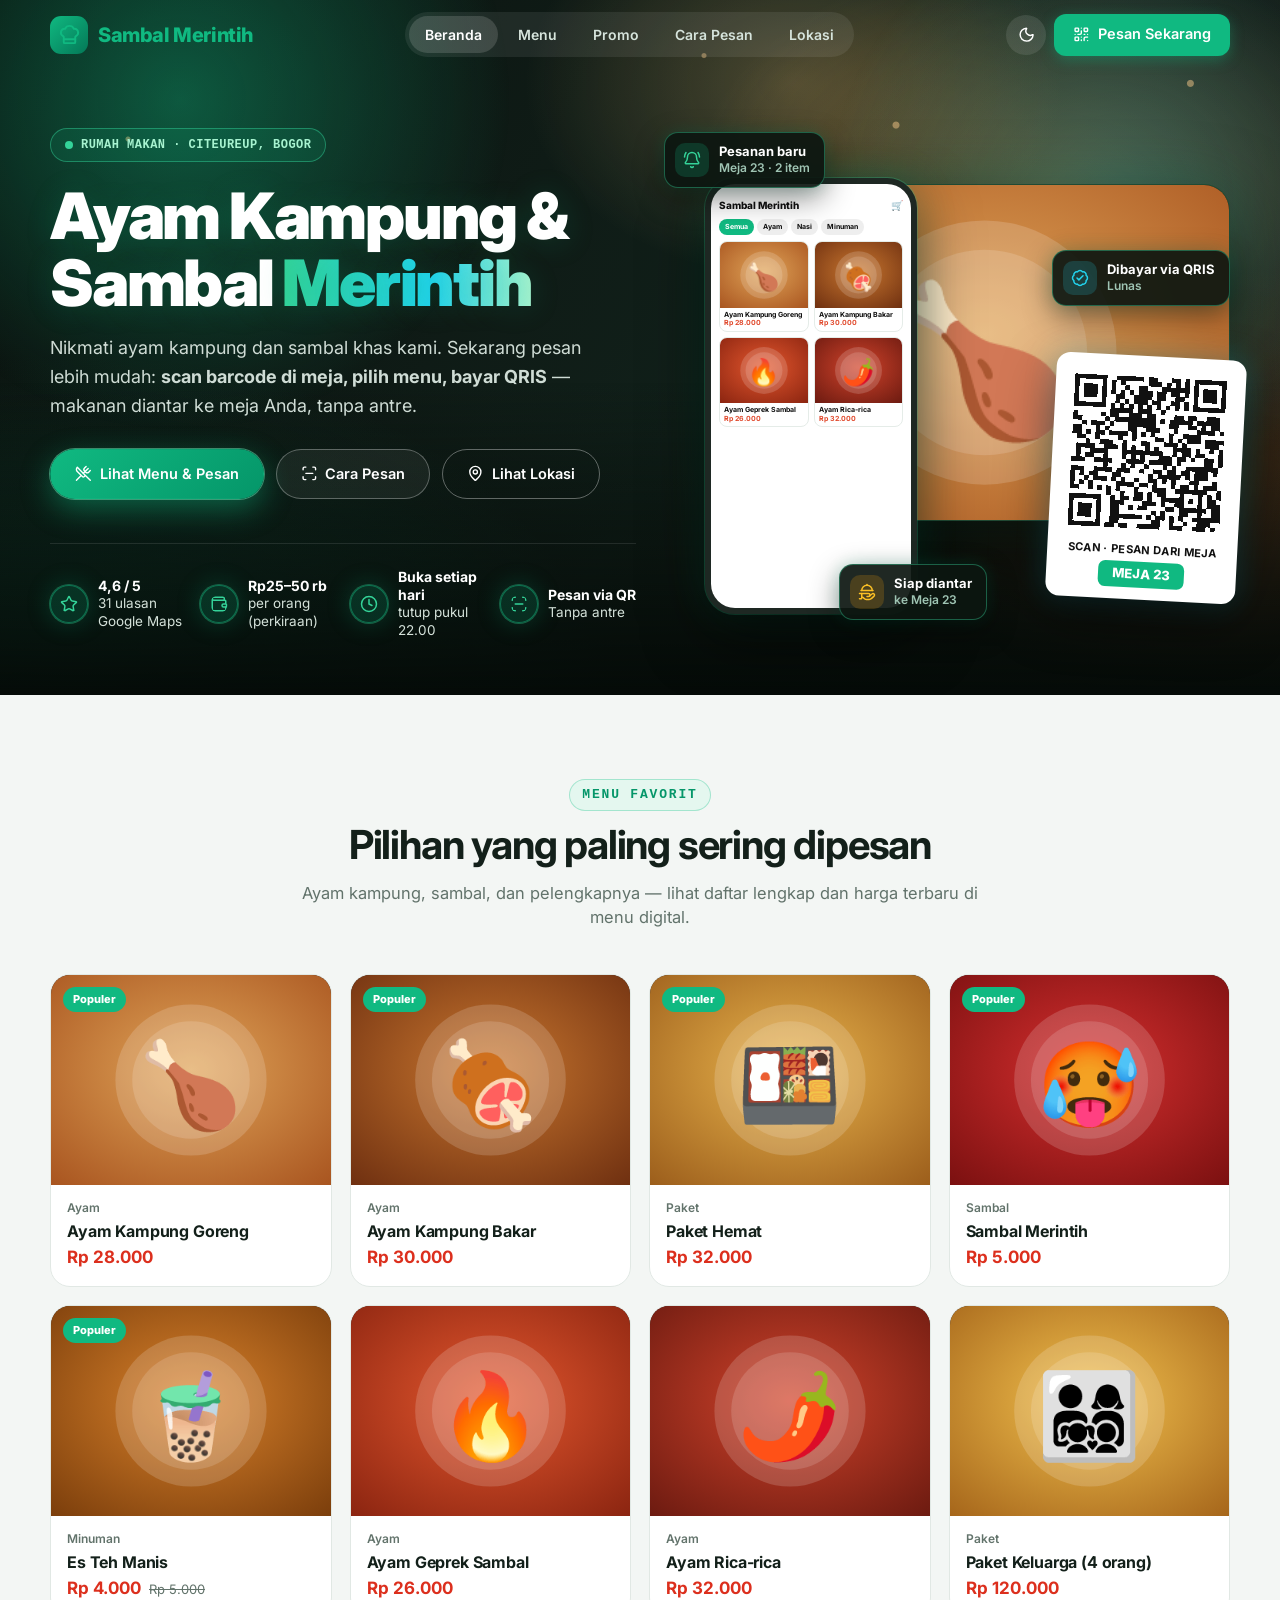
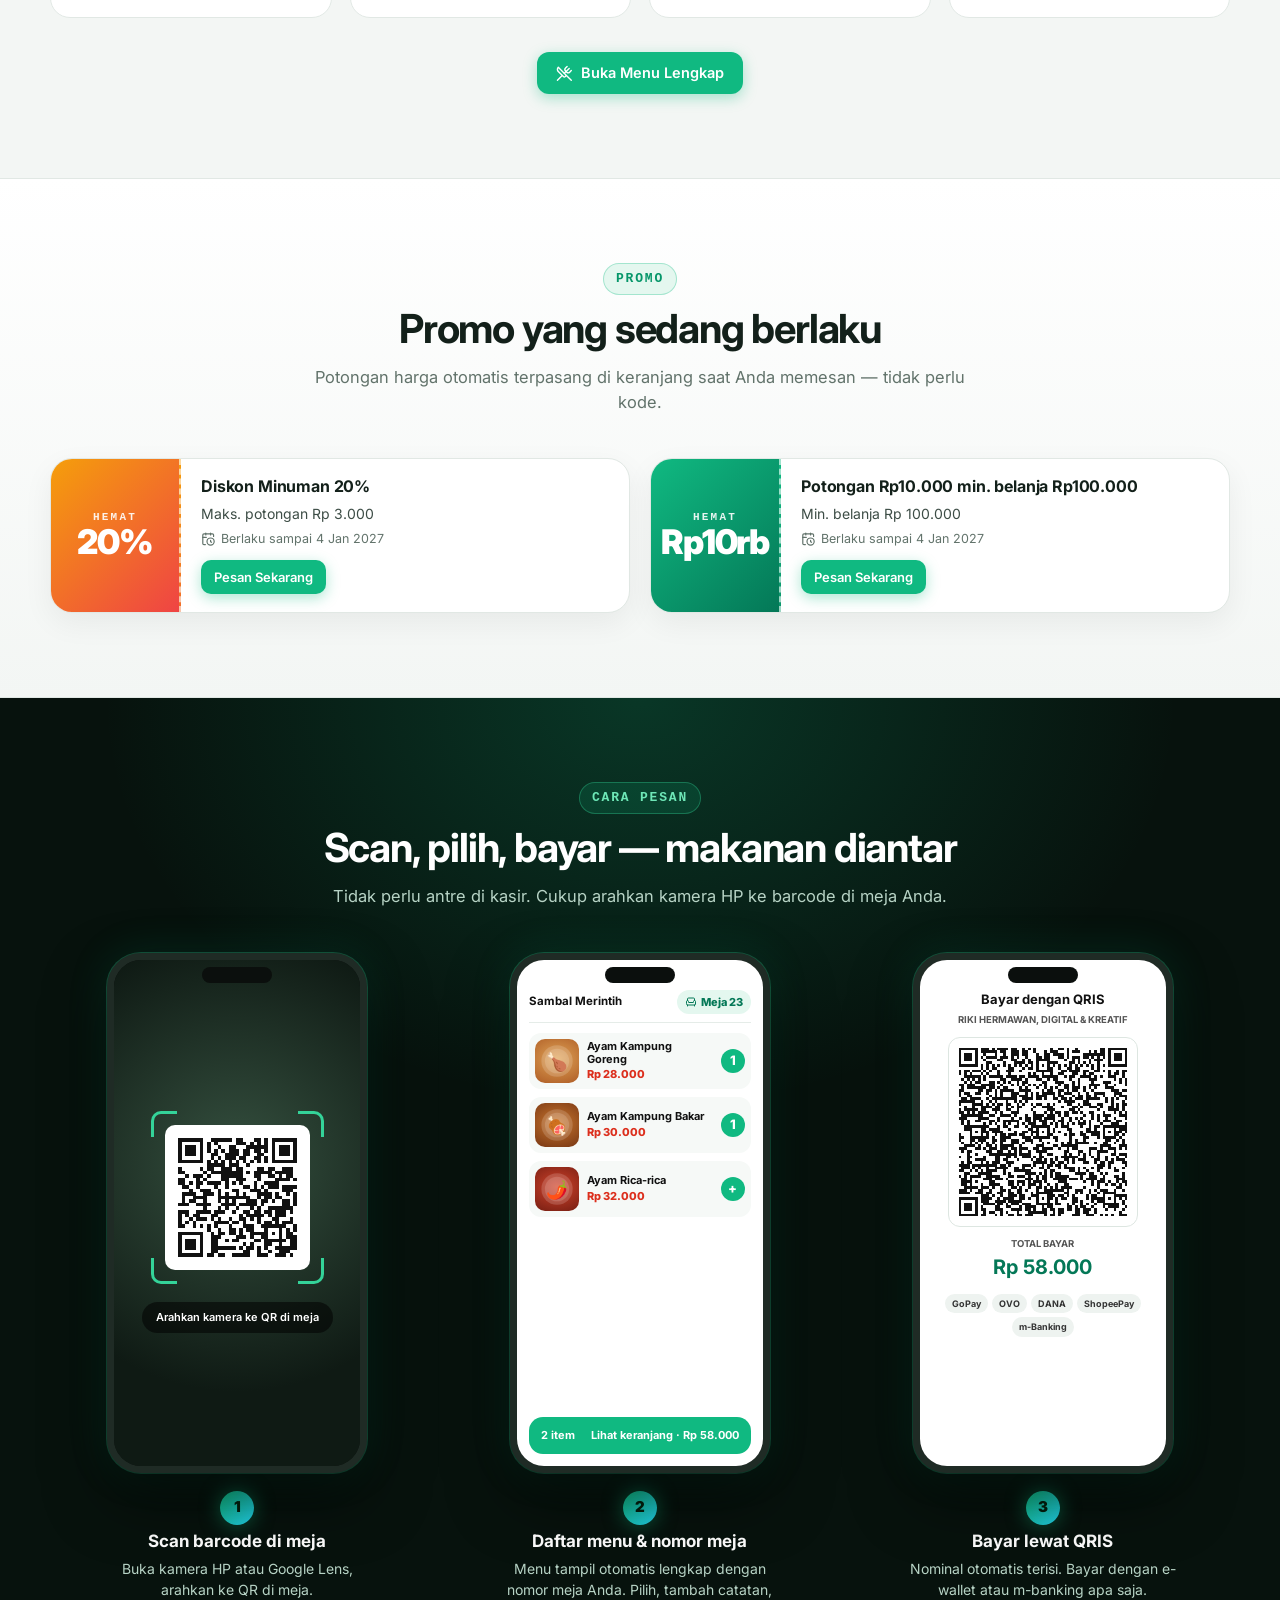
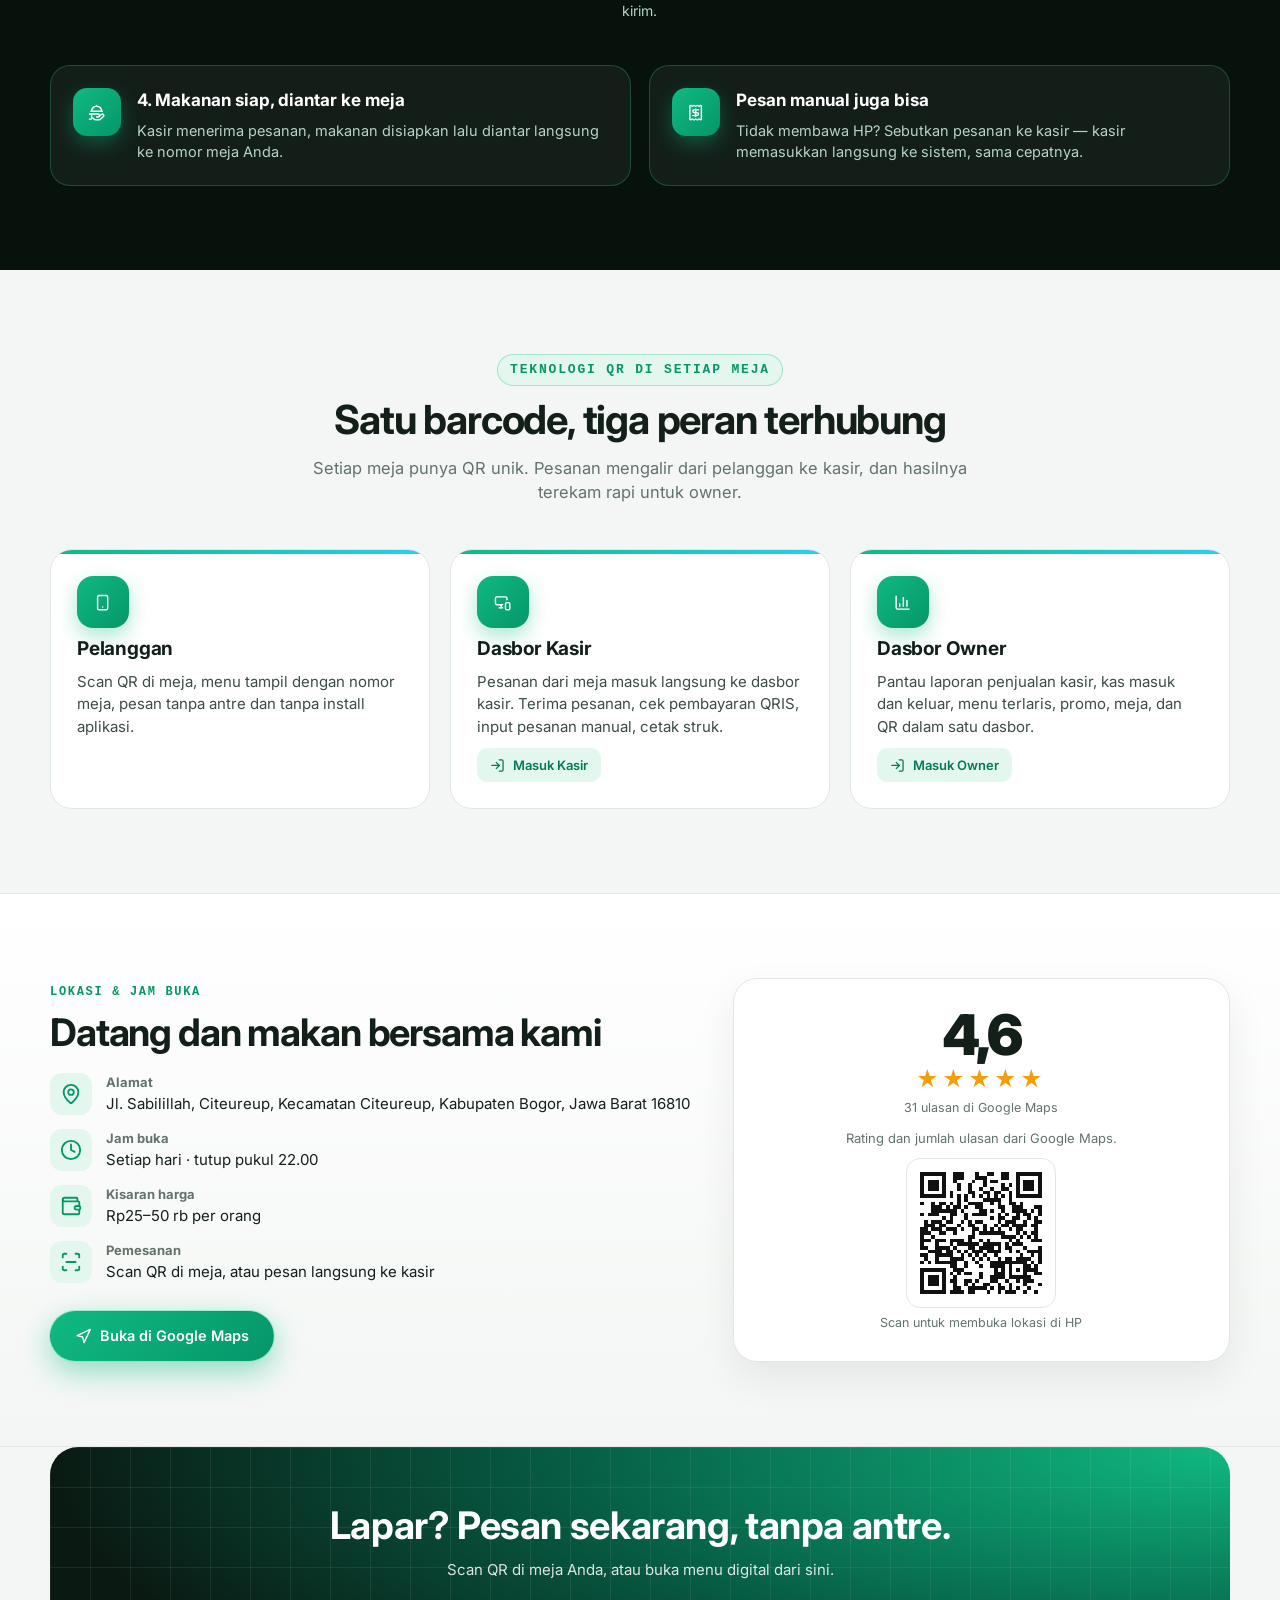
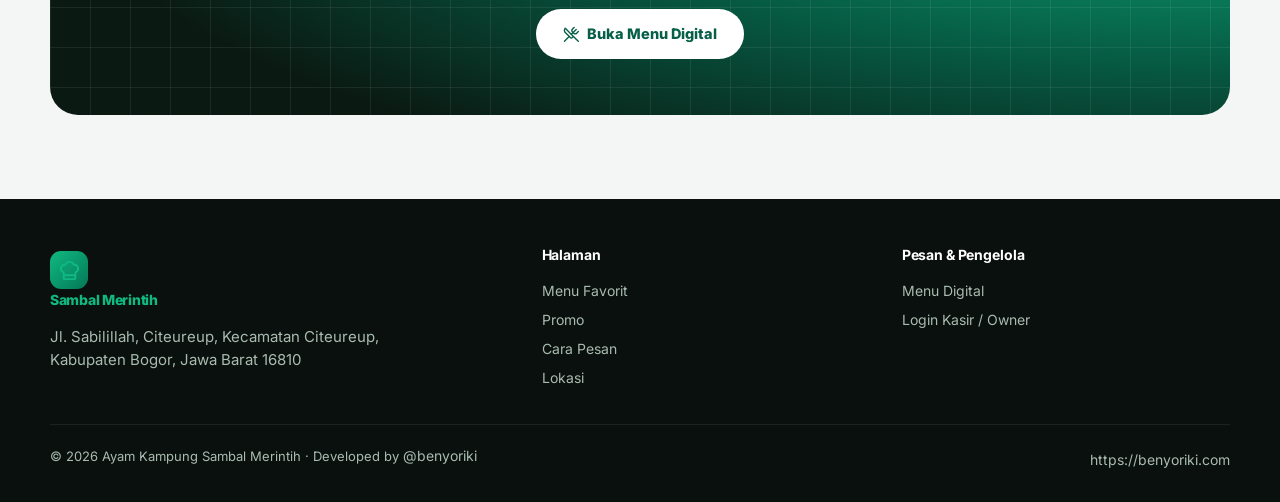
==== commit 119ae127: "Add files via upload" ====
--- a/index.html
+++ b/index.html
@@ -3,15 +3,14 @@
 <head>
   <meta charset="utf-8">
   <meta name="viewport" content="width=device-width, initial-scale=1, viewport-fit=cover">
-  <title>QR Menu & Order — Digital Restaurant Ordering System</title>
-  <meta name="description" content="Sistem QR Menu & Order untuk restoran, kafe, dan warung makan di Indonesia: pelanggan memesan dari meja, dapur mengelola pesanan, penjualan terpantau dalam satu dashboard.">
+  <title>Ayam Kampung Sambal Merintih — Rumah Makan Citeureup, Bogor</title>
+  <meta name="description" content="Rumah makan Ayam Kampung Sambal Merintih, Jl. Sabilillah, Citeureup, Bogor. Scan QR di meja, pilih menu, bayar QRIS, makanan diantar ke meja tanpa antre.">
   <meta name="author" content="Riki Hermawan (@benyoriki)">
   <meta name="theme-color" content="#10b981">
   <meta property="og:type" content="website">
-  <meta property="og:site_name" content="QR Menu & Order">
-  <meta property="og:title" content="QR Menu & Order — Restoran Lebih Modern, Pesanan Lebih Praktis">
-  <meta property="og:description" content="Pelanggan scan QR di meja, pilih menu, kirim pesanan. Dapur dan kasir mengelola semuanya dari satu dashboard.">
-  <!-- Ganti dengan URL absolut setelah dipublikasikan, mis. https://username.github.io/qr-menu-order/og-image.png -->
+  <meta property="og:site_name" content="Ayam Kampung Sambal Merintih">
+  <meta property="og:title" content="Ayam Kampung Sambal Merintih — Pesan Tanpa Antre dengan Scan QR">
+  <meta property="og:description" content="Scan QR di meja, pilih menu, bayar QRIS, makanan diantar ke meja.">
   <meta property="og:image" content="og-image.png">
   <meta property="og:image:width" content="1200"><meta property="og:image:height" content="630">
   <meta name="twitter:card" content="summary_large_image">
@@ -28,13 +27,13 @@
 
 <header class="l-nav" id="nav">
   <div class="wrap">
-    <a class="brand-l" href="#beranda"><span class="brand-mark"><i data-lucide="qr-code"></i></span>Menu<span>&amp;</span>Order</a>
+    <a class="brand-l" href="#beranda"><span class="brand-mark"><i data-lucide="chef-hat"></i></span><span id="brandName">Sambal Merintih</span></a>
     <nav class="l-links" aria-label="Navigasi utama">
-      <a href="#beranda" class="on">Beranda</a><a href="#fitur">Fitur</a><a href="#demo">Demo</a><a href="#harga">Harga</a><a href="#kontak">Kontak</a>
+      <a href="#beranda" class="on">Beranda</a><a href="#menu">Menu</a><a href="#promo">Promo</a><a href="#cara">Cara Pesan</a><a href="#lokasi">Lokasi</a>
     </nav>
     <div class="l-tools">
       <button class="icon-btn" data-theme-toggle></button>
-      <a class="btn btn-primary" href="login.html"><i data-lucide="log-in"></i>Masuk Admin</a>
+      <a class="btn btn-primary" href="menu.html"><i data-lucide="qr-code"></i>Pesan Sekarang</a>
       <button class="icon-btn l-burger" id="burger" aria-label="Buka menu"><i data-lucide="menu"></i></button>
     </div>
   </div>
@@ -45,237 +44,190 @@
   <div class="hero-aurora" aria-hidden="true"><i class="a1"></i><i class="a2"></i><i class="a3"></i><i class="grid"></i><i class="fade"></i></div>
   <div class="wrap hero-grid">
     <div class="hero-copy">
-      <span class="hero-badge"><i data-lucide="circle-dot"></i>Sistem Pemesanan Restoran Modern</span>
-      <h1 class="hero-title">Restoran Lebih Modern, <em>Pesanan Lebih Praktis.</em></h1>
-      <p class="hero-sub">Sistem QR Menu &amp; Order untuk memudahkan pelanggan memesan dari meja, membantu dapur mengelola pesanan, dan memantau penjualan dalam satu dashboard.</p>
+      <span class="hero-badge" id="heroBadge">Rumah Makan · Citeureup, Bogor</span>
+      <h1 class="hero-title">Ayam Kampung &amp; Sambal <em>Merintih</em></h1>
+      <p class="hero-sub">Nikmati ayam kampung dan sambal khas kami. Sekarang pesan lebih mudah: <b>scan barcode di meja, pilih menu, bayar QRIS</b> — makanan diantar ke meja Anda, tanpa antre.</p>
       <div class="hero-cta">
-        <a class="btn btn-primary" href="login.html"><i data-lucide="play"></i>Coba Demo</a>
-        <a class="btn btn-dark" href="menu.html?table=MEJA-01"><i data-lucide="utensils-crossed"></i>Lihat Menu Digital</a>
-        <a class="btn btn-wa" id="waHero" href="#kontak" target="_blank" rel="noopener"><i data-lucide="message-circle"></i>Hubungi Kami</a>
+        <a class="btn btn-primary" href="menu.html"><i data-lucide="utensils-crossed"></i>Lihat Menu &amp; Pesan</a>
+        <a class="btn btn-dark" href="#cara"><i data-lucide="scan-line"></i>Cara Pesan</a>
+        <a class="btn btn-wa" id="mapsHero" href="#lokasi" target="_blank" rel="noopener"><i data-lucide="map-pin"></i>Lihat Lokasi</a>
       </div>
-      <div class="hero-feats">
-        <div class="hf"><i data-lucide="armchair"></i><span><b>Pesan dari Meja</b>Lebih Cepat</span></div>
-        <div class="hf"><i data-lucide="scan-line"></i><span><b>Tanpa Aplikasi</b>Cukup Scan QR</span></div>
-        <div class="hf"><i data-lucide="layout-dashboard"></i><span><b>Dashboard Lengkap</b>Penjualan &amp; Laporan</span></div>
-        <div class="hf"><i data-lucide="store"></i><span><b>Cocok untuk</b>Restoran, Kafe, Food Court</span></div>
-      </div>
+      <div class="hero-feats" id="heroFeats"></div>
     </div>
     <div class="hero-visual" aria-hidden="true">
-      <div class="mock-laptop"><div class="ml-side"><i></i><i></i><i></i><i></i><i></i><i></i></div><div class="ml-main"><div class="ml-cards" id="mlCards"></div><div class="ml-bars" id="mlBars"></div></div></div>
+      <div class="hero-dish"><img id="dishImg" alt=""><div class="dish-cap"><span id="dishTag">Menu Favorit</span><b id="dishName"></b><em id="dishPrice"></em></div></div>
       <div class="mock-phone"><div class="mp-in"><div class="mp-top"><span id="mpName">Menu</span><span>🛒</span></div><div class="mp-pills"><i>Semua</i><i>Ayam</i><i>Nasi</i><i>Minuman</i></div><div class="mp-grid" id="mpGrid"></div></div></div>
       <div class="chip chip-a"><i data-lucide="bell-ring"></i><span><b>Pesanan baru</b>Meja 23 · 2 item</span></div>
-      <div class="chip chip-b"><i data-lucide="badge-check"></i><span><b>Dibayar via QRIS</b>Rp 59.400</span></div>
-      <div class="chip chip-c"><i data-lucide="chef-hat"></i><span><b>Dapur</b>Sedang dimasak</span></div>
-      <div class="mock-qr"><img id="mqImg" alt="Contoh QR Code meja"><b>SCAN QR · PESAN DARI MEJA</b><span>MEJA 01</span></div>
-    </div>
-  </div>
-</section>
-
-<section class="l-stats" aria-label="Ringkasan data contoh"><div class="wrap"><div class="stats-row" id="statsRow"></div><p class="stats-note">Angka dihitung dari data contoh yang tersimpan di browser Anda.</p></div></section>
-
-<section class="l-section" id="fitur">
-  <div class="wrap">
-    <div class="l-head reveal"><span class="eyebrow">Fitur Unggulan</span><h2>Semua yang dibutuhkan restoran Anda</h2><p>Dari QR di meja sampai laporan keuangan — dibuat ringan, cepat, dan mudah dipakai staf.</p></div>
-    <div class="feat-grid">
-      <div class="feat reveal"><div class="fi"><i data-lucide="qr-code"></i></div><h3>Menu digital dengan QR Code</h3><p>Setiap meja punya QR sendiri yang membuka menu dengan nomor meja otomatis.</p></div>
-      <div class="feat reveal"><div class="fi"><i data-lucide="smartphone"></i></div><h3>Pesan langsung dari HP</h3><p>Pilih menu, catatan, dan jumlah — kirim pesanan tanpa harus memanggil pelayan.</p></div>
-      <div class="feat reveal"><div class="fi"><i data-lucide="chef-hat"></i></div><h3>Dashboard pesanan dapur</h3><p>Papan kartu per status, peringatan pesanan lama, bunyi notifikasi, dan layar penuh.</p></div>
-      <div class="feat reveal"><div class="fi"><i data-lucide="utensils-crossed"></i></div><h3>Kelola menu, harga, foto, stok</h3><p>CRUD lengkap, foto otomatis diperkecil, batas stok minimum, dan label habis.</p></div>
-      <div class="feat reveal"><div class="fi"><i data-lucide="square-pen"></i></div><h3>Pesanan manual kasir</h3><p>Kasir input pesanan, terapkan promo, catat pembayaran, dan cetak struk.</p></div>
-      <div class="feat reveal"><div class="fi"><i data-lucide="wallet"></i></div><h3>Laporan transaksi &amp; keuangan</h3><p>Kas masuk/keluar, saldo, estimasi laba — pendapatan, arus kas, dan laba dipisahkan.</p></div>
-      <div class="feat reveal"><div class="fi"><i data-lucide="armchair"></i></div><h3>Pengelolaan meja</h3><p>Tambah, aktifkan, nonaktifkan meja; unduh dan cetak QR setiap meja.</p></div>
-      <div class="feat reveal"><div class="fi"><i data-lucide="chart-column"></i></div><h3>Laporan penjualan</h3><p>Menu terlaris, per kategori, per jam, harian sampai tahunan, ekspor CSV &amp; cetak.</p></div>
-      <div class="feat reveal"><div class="fi"><i data-lucide="badge-percent"></i></div><h3>Promo &amp; diskon</h3><p>Persen, nominal, harga khusus, periode, minimal belanja, dan label promo.</p></div>
-      <div class="feat reveal"><div class="fi"><i data-lucide="moon"></i></div><h3>Mode terang &amp; gelap</h3><p>Tema tersimpan otomatis, nyaman dipakai siang maupun malam di dapur.</p></div>
-    </div>
-  </div>
-</section>
-
-<section class="l-section alt" id="cara">
-  <div class="wrap">
-    <div class="l-head reveal"><span class="eyebrow">Cara Kerja</span><h2>Dari scan sampai bayar, tujuh langkah</h2></div>
-    <div class="steps">
-      <div class="step reveal"><h3>Scan QR di meja</h3><p>Pelanggan memindai QR Code yang ada di meja.</p></div>
-      <div class="step reveal"><h3>Menu terbuka di HP</h3><p>Menu restoran tampil dengan nomor meja otomatis.</p></div>
-      <div class="step reveal"><h3>Pilih makanan</h3><p>Pelanggan memilih makanan dan jumlahnya.</p></div>
-      <div class="step reveal"><h3>Kirim pesanan</h3><p>Pesanan dikirim dan nomor pesanan ditampilkan.</p></div>
-      <div class="step reveal"><h3>Masuk ke sistem</h3><p>Pesanan muncul di sistem restoran setelah backend bersama terhubung.*</p></div>
-      <div class="step reveal"><h3>Dapur memproses</h3><p>Dapur menerima, memasak, dan menandai siap.</p></div>
-      <div class="step reveal"><h3>Kasir menyelesaikan</h3><p>Kasir mencatat pembayaran dan mencetak struk.</p></div>
-    </div>
-    <p class="price-note">* Pada versi prototype (LocalStorage), sinkronisasi antar-perangkat belum aktif. Sinkronisasi real-time disiapkan lewat integrasi Firebase.</p>
-  </div>
-</section>
-
-<section class="l-section" id="demo">
-  <div class="wrap demo-grid">
-    <div class="phone-frame reveal"><iframe id="demoFrame" title="Demo menu digital" loading="lazy" src="menu.html?table=MEJA-01"></iframe></div>
-    <div class="demo-copy reveal">
-      <span class="eyebrow" style="color:var(--primary-600);font-weight:800;font-size:13px;text-transform:uppercase;letter-spacing:.1em">Demo Menu Digital</span>
-      <h3>Coba langsung seperti pelanggan Anda</h3>
-      <p>Ini adalah menu sungguhan, bukan gambar. Tambah item, isi catatan, dan kirim pesanan — lalu buka Dashboard Dapur dan Admin untuk melihat pesanannya (pada browser yang sama).</p>
-      <ul class="demo-list">
-        <li><i data-lucide="circle-check"></i>Kategori, pencarian, promo, dan label menu habis</li>
-        <li><i data-lucide="circle-check"></i>Keranjang dengan catatan item &amp; catatan alergi</li>
-        <li><i data-lucide="circle-check"></i>Nomor pesanan unik dan pelacakan status</li>
-      </ul>
-      <div class="btn-row">
-        <a class="btn btn-primary" href="menu.html?table=MEJA-01" target="_blank" rel="noopener"><i data-lucide="external-link"></i>Buka Menu Digital</a>
-        <a class="btn btn-ghost" href="login.html"><i data-lucide="layout-dashboard"></i>Masuk Admin / Dapur</a>
-        <a class="btn btn-ghost" id="mapsBtn" href="#" target="_blank" rel="noopener"><i data-lucide="map-pin"></i>Lokasi Referensi (Google Maps)</a>
-      </div>
-      <p class="muted small" style="margin-top:14px">Ayam Kampung Sambal Merintih (Citeureup, Bogor) hanya dipakai sebagai <b>referensi data contoh</b>. Tidak ada klaim kerja sama atau persetujuan dari pemilik; nama, harga, logo, dan foto dapat diganti di dashboard admin.</p>
-    </div>
-  </div>
-</section>
-
-<section class="l-section alt" id="preview">
-  <div class="wrap">
-    <div class="l-head reveal"><span class="eyebrow">Preview Dashboard</span><h2>Satu dashboard untuk admin dan dapur</h2><p>Angka pada preview dihitung dari data contoh yang tersimpan di browser Anda.</p></div>
-    <div class="preview-grid">
-      <div class="preview reveal"><h3><i data-lucide="layout-dashboard"></i>Dashboard Admin</h3><p>Penjualan, pesanan, grafik, dan menu terlaris dalam sekali pandang.</p><div class="pv-admin"><div class="pv-side"><i></i><i></i><i></i><i></i><i></i></div><div class="pv-main"><div class="pv-stats" id="pvStats"></div><div class="pv-chart" id="pvChart"></div></div></div><div class="btn-row" style="margin-top:14px"><a class="btn btn-soft btn-sm" href="login.html?next=admin.html">Buka dashboard admin</a></div></div>
-      <div class="preview reveal"><h3><i data-lucide="chef-hat"></i>Dashboard Dapur</h3><p>Kartu pesanan berwarna per status dengan tombol tindakan yang jelas.</p><div class="pv-kitchen" id="pvKitchen"></div><div class="btn-row" style="margin-top:14px"><a class="btn btn-soft btn-sm" href="login.html?next=kitchen.html">Buka dashboard dapur</a></div></div>
-    </div>
-  </div>
-</section>
-
-<section class="l-section" id="manfaat">
-  <div class="wrap">
-    <div class="l-head reveal"><span class="eyebrow">Manfaat untuk Restoran</span><h2>Lebih rapi, lebih cepat, lebih terukur</h2></div>
-    <div class="benefit-grid">
-      <div class="benefit reveal"><div class="fi"><i data-lucide="timer"></i></div><div><h3>Pelayanan lebih cepat</h3><p>Pelanggan tak perlu menunggu pelayan untuk memesan.</p></div></div>
-      <div class="benefit reveal"><div class="fi"><i data-lucide="check-check"></i></div><div><h3>Pesanan lebih akurat</h3><p>Catatan tertulis langsung ke dapur, mengurangi salah dengar.</p></div></div>
-      <div class="benefit reveal"><div class="fi"><i data-lucide="users"></i></div><div><h3>Staf lebih efisien</h3><p>Pelayan fokus melayani, dapur punya antrean yang jelas.</p></div></div>
-      <div class="benefit reveal"><div class="fi"><i data-lucide="boxes"></i></div><div><h3>Stok terkendali</h3><p>Menu habis otomatis tidak bisa dipesan; peringatan stok menipis.</p></div></div>
-      <div class="benefit reveal"><div class="fi"><i data-lucide="landmark"></i></div><div><h3>Keuangan transparan</h3><p>Penjualan, kas, dan estimasi laba dipisahkan agar tidak keliru.</p></div></div>
-      <div class="benefit reveal"><div class="fi"><i data-lucide="leaf"></i></div><div><h3>Hemat cetak menu</h3><p>Ganti harga dan foto kapan saja tanpa mencetak ulang.</p></div></div>
-    </div>
-  </div>
-</section>
-
-<section class="l-section alt" id="harga">
-  <div class="wrap">
-    <div class="l-head reveal"><span class="eyebrow">Paket Berlangganan</span><h2>Pilih paket sesuai skala usaha</h2><p>Harga dan batas paket dapat diedit di dashboard (Pengaturan Sistem).</p></div>
-    <div class="price-grid" id="plans"></div>
-    <p class="price-note">Konfigurasi paket di atas hanya contoh. Pembayaran langganan dan isolasi data multi-restoran (multi-tenant) belum tersedia pada prototype ini dan memerlukan backend dengan aturan keamanan.</p>
-  </div>
-</section>
-
-<section class="l-section" id="faq">
-  <div class="wrap">
-    <div class="l-head reveal"><span class="eyebrow">FAQ</span><h2>Pertanyaan yang sering diajukan</h2></div>
-    <div class="faq reveal">
-      <details><summary>Apakah pelanggan harus memasang aplikasi?</summary><p>Tidak. Pelanggan cukup memindai QR Code di meja dengan kamera HP; menu terbuka di browser.</p></details>
-      <details><summary>Apakah pesanan dari HP pelanggan langsung muncul di dapur?</summary><p>Pada prototype ini data disimpan di browser (LocalStorage), jadi hanya muncul di browser yang sama (mode simulasi antar-tab). Untuk dipakai nyata di banyak perangkat, aplikasi perlu dihubungkan ke Firebase — struktur kode sudah disiapkan untuk itu.</p></details>
-      <details><summary>Apakah pembayaran QRIS terintegrasi otomatis?</summary><p>Belum. Metode pembayaran (tunai, transfer, QRIS, lainnya) saat ini dicatat manual oleh kasir. Integrasi payment gateway dapat ditambahkan pada tahap berikutnya.</p></details>
-      <details><summary>Apakah harga, foto, dan nama restoran bisa diganti?</summary><p>Ya. Semua data contoh (termasuk nama, logo, harga, dan foto) dapat diedit lewat dashboard admin.</p></details>
-      <details><summary>Bagaimana cara memasang QR di meja?</summary><p>Di dashboard buka Manajemen Meja atau QR Code, atur Base URL ke alamat website Anda, lalu unduh PNG atau cetak QR tiap meja.</p></details>
-      <details><summary>Apakah login admin sudah aman?</summary><p>Login pada prototype hanya simulasi demo di browser dan tidak aman untuk produksi. Versi produksi memakai Firebase Authentication dan aturan keamanan database berbasis role.</p></details>
-    </div>
-  </div>
-</section>
-
-<section class="l-section" id="kontak" style="padding-top:0">
-  <div class="wrap">
-    <div class="l-cta reveal"><h2>Siap membuat restoran Anda lebih modern?</h2><p>Hubungi kami untuk konsultasi, demo langsung, dan penyesuaian dengan menu serta brand restoran Anda.</p><div class="btn-row" style="justify-content:center"><a class="btn btn-light" id="waCta" href="#" target="_blank" rel="noopener"><i data-lucide="message-circle"></i>Konsultasi via WhatsApp</a><a class="btn btn-dark" href="login.html"><i data-lucide="play"></i>Coba Demo</a></div></div>
-  </div>
+      <div class="chip chip-b"><i data-lucide="badge-check"></i><span><b>Dibayar via QRIS</b>Lunas</span></div>
+      <div class="chip chip-c"><i data-lucide="hand-platter"></i><span><b>Siap diantar</b>ke Meja 23</span></div>
+      <div class="mock-qr"><img id="mqImg" alt="Contoh QR Code meja"><b>SCAN · PESAN DARI MEJA</b><span>MEJA 23</span></div>
+    </div>
+  </div>
+</section>
+
+<section class="l-section" id="menu">
+  <div class="wrap">
+    <div class="l-head reveal"><span class="eyebrow">Menu Favorit</span><h2>Pilihan yang paling sering dipesan</h2><p>Ayam kampung, sambal, dan pelengkapnya — lihat daftar lengkap dan harga terbaru di menu digital.</p></div>
+    <div class="fm-grid" id="favGrid"></div>
+    <div class="center-cta reveal"><a class="btn btn-primary" href="menu.html"><i data-lucide="utensils-crossed"></i>Buka Menu Lengkap</a></div>
+  </div>
+</section>
+
+<section class="l-section alt" id="promo">
+  <div class="wrap">
+    <div class="l-head reveal"><span class="eyebrow">Promo</span><h2>Promo yang sedang berlaku</h2><p>Potongan harga otomatis terpasang di keranjang saat Anda memesan — tidak perlu kode.</p></div>
+    <div class="promo-grid" id="promoGrid"></div>
+  </div>
+</section>
+
+<section class="l-section l-dark" id="cara">
+  <div class="wrap">
+    <div class="l-head reveal"><span class="eyebrow">Cara Pesan</span><h2>Scan, pilih, bayar — makanan diantar</h2><p>Tidak perlu antre di kasir. Cukup arahkan kamera HP ke barcode di meja Anda.</p></div>
+    <div class="ph-row">
+      <figure class="ph-step reveal">
+        <div class="ph"><div class="ph-screen ph-cam"><div class="cam-frame"><i></i><i></i><i></i><i></i><img id="scanQr" alt="QR meja"></div><div class="cam-label">Arahkan kamera ke QR di meja</div></div></div>
+        <figcaption><span class="num">1</span><b>Scan barcode di meja</b><small>Buka kamera HP atau Google Lens, arahkan ke QR di meja.</small></figcaption>
+      </figure>
+      <figure class="ph-step reveal">
+        <div class="ph"><div class="ph-screen ph-menu"><div class="pm-head"><b id="pmName">Menu</b><span class="pm-table"><i data-lucide="armchair"></i>Meja 23</span></div><div class="pm-list" id="pmList"></div><div class="pm-cart" id="pmCart"></div></div></div>
+        <figcaption><span class="num">2</span><b>Daftar menu &amp; nomor meja</b><small>Menu tampil otomatis lengkap dengan nomor meja Anda. Pilih, tambah catatan, kirim.</small></figcaption>
+      </figure>
+      <figure class="ph-step reveal">
+        <div class="ph"><div class="ph-screen ph-pay"><b class="pp-title">Bayar dengan QRIS</b><small id="ppMerchant"></small><div class="pp-qr" id="ppQr"></div><div class="pp-amt"><small>Total bayar</small><b id="ppAmt"></b></div><div class="pp-apps"><i>GoPay</i><i>OVO</i><i>DANA</i><i>ShopeePay</i><i>m-Banking</i></div></div></div>
+        <figcaption><span class="num">3</span><b>Bayar lewat QRIS</b><small>Nominal otomatis terisi. Bayar dengan e-wallet atau m-banking apa saja.</small></figcaption>
+      </figure>
+    </div>
+    <div class="ph-extra">
+      <div class="ex reveal"><span class="ex-ic"><i data-lucide="hand-platter"></i></span><div><b>4. Makanan siap, diantar ke meja</b><p>Kasir menerima pesanan, makanan disiapkan lalu diantar langsung ke nomor meja Anda.</p></div></div>
+      <div class="ex reveal"><span class="ex-ic"><i data-lucide="receipt"></i></span><div><b>Pesan manual juga bisa</b><p>Tidak membawa HP? Sebutkan pesanan ke kasir — kasir memasukkan langsung ke sistem, sama cepatnya.</p></div></div>
+    </div>
+  </div>
+</section>
+
+<section class="l-section" id="teknologi">
+  <div class="wrap">
+    <div class="l-head reveal"><span class="eyebrow">Teknologi QR di Setiap Meja</span><h2>Satu barcode, tiga peran terhubung</h2><p>Setiap meja punya QR unik. Pesanan mengalir dari pelanggan ke kasir, dan hasilnya terekam rapi untuk owner.</p></div>
+    <div class="tech-grid">
+      <div class="tech reveal"><span class="ti"><i data-lucide="smartphone"></i></span><h3>Pelanggan</h3><p>Scan QR di meja, menu tampil dengan nomor meja, pesan tanpa antre dan tanpa install aplikasi.</p></div>
+      <div class="tech reveal"><span class="ti"><i data-lucide="monitor-smartphone"></i></span><h3>Dasbor Kasir</h3><p>Pesanan dari meja masuk langsung ke dasbor kasir. Terima pesanan, cek pembayaran QRIS, input pesanan manual, cetak struk.</p><a class="btn btn-soft btn-sm" href="login.html"><i data-lucide="log-in"></i>Masuk Kasir</a></div>
+      <div class="tech reveal"><span class="ti"><i data-lucide="chart-column"></i></span><h3>Dasbor Owner</h3><p>Pantau laporan penjualan kasir, kas masuk dan keluar, menu terlaris, promo, meja, dan QR dalam satu dasbor.</p><a class="btn btn-soft btn-sm" href="login.html"><i data-lucide="log-in"></i>Masuk Owner</a></div>
+    </div>
+  </div>
+</section>
+
+<section class="l-section alt" id="lokasi">
+  <div class="wrap loc-grid">
+    <div class="reveal">
+      <span class="eyebrow-l">Lokasi &amp; Jam Buka</span>
+      <h2 class="loc-title">Datang dan makan bersama kami</h2>
+      <ul class="loc-list" id="locList"></ul>
+      <div class="hero-cta"><a class="btn btn-primary" id="mapsBtn" href="#" target="_blank" rel="noopener"><i data-lucide="navigation"></i>Buka di Google Maps</a><a class="btn btn-outline" id="waBtn" href="#" target="_blank" rel="noopener" hidden><i data-lucide="message-circle"></i>WhatsApp</a></div>
+    </div>
+    <div class="loc-card reveal"><div class="rate"><b id="rateNum">4,6</b><span id="rateStars">★★★★★</span><small id="rateCount"></small></div><p id="rateNote">Rating dan jumlah ulasan dari Google Maps.</p><div class="loc-qr"><img id="locQr" alt="QR lokasi"><small>Scan untuk membuka lokasi di HP</small></div></div>
+  </div>
+</section>
+
+<section class="l-section" style="padding-top:0">
+  <div class="wrap"><div class="l-cta reveal"><h2>Lapar? Pesan sekarang, tanpa antre.</h2><p>Scan QR di meja Anda, atau buka menu digital dari sini.</p><div class="hero-cta" style="justify-content:center"><a class="btn btn-wa-solid" href="menu.html"><i data-lucide="utensils-crossed"></i>Buka Menu Digital</a></div></div></div>
 </section>
 </main>
 
 <footer class="l-footer">
   <div class="wrap">
     <div class="f-grid">
-      <div><a class="brand-l" href="#beranda"><span class="brand-mark"><i data-lucide="qr-code"></i></span>Menu<span>&amp;</span>Order</a><p style="margin-top:12px;max-width:340px">Digital Restaurant Ordering System untuk restoran, kafe, food court, dan warung makan di Indonesia.</p></div>
-      <div><h4>Navigasi</h4><a href="#fitur">Fitur</a><a href="#demo">Demo</a><a href="#harga">Harga</a><a href="#faq">FAQ</a></div>
-      <div><h4>Aplikasi</h4><a href="menu.html?table=MEJA-01">Menu Digital</a><a href="login.html">Admin &amp; Kasir</a><a href="login.html?next=kitchen.html">Dashboard Dapur</a></div>
-    </div>
-    <div class="f-bottom"><span>© <span id="yr"></span> QR Menu &amp; Order · Developed by <a style="display:inline" href="https://benyoriki.com" target="_blank" rel="noopener">@benyoriki</a></span><a style="display:inline" href="https://benyoriki.com" target="_blank" rel="noopener">https://benyoriki.com</a></div>
+      <div><a class="brand-l" href="#beranda"><span class="brand-mark"><i data-lucide="chef-hat"></i></span><span id="ftName">Sambal Merintih</span></a><p style="margin-top:12px;max-width:340px" id="ftAddr"></p></div>
+      <div><h4>Halaman</h4><a href="#menu">Menu Favorit</a><a href="#promo">Promo</a><a href="#cara">Cara Pesan</a><a href="#lokasi">Lokasi</a></div>
+      <div><h4>Pesan &amp; Pengelola</h4><a href="menu.html">Menu Digital</a><a href="login.html">Login Kasir / Owner</a></div>
+    </div>
+    <div class="f-bottom"><span>© <span id="yr"></span> <span id="ftName2"></span> · Developed by <a style="display:inline" href="https://benyoriki.com" target="_blank" rel="noopener">@benyoriki</a></span><a style="display:inline" href="https://benyoriki.com" target="_blank" rel="noopener">https://benyoriki.com</a></div>
   </div>
 </footer>
-<a class="wa-float" id="waFloat" href="#" target="_blank" rel="noopener" aria-label="Chat WhatsApp"><i data-lucide="message-circle"></i></a>
 
 <script src="vendor/lucide.min.js"></script>
 <script src="vendor/qrcode.js"></script>
 <script src="storage.js"></script>
 <script src="app.js"></script>
+<script src="qris.js"></script>
 <script src="menu.js"></script>
 <script src="orders.js"></script>
-<script src="finance.js"></script>
-<script src="reports.js"></script>
 <script src="qr.js"></script>
 <script>
 (function () {
   'use strict';
   var App = window.App, esc = App.esc, rp = App.rp, $ = App.$;
-  var s = Store.getSettings();
-  document.getElementById('yr').textContent = new Date().getFullYear();
-
-  /* WhatsApp konsultasi: isi nomor di Store.defaultSettings().developer.wa (storage.js) atau lewat Pengaturan.
-     Bila kosong, tombol membuka WhatsApp tanpa nomor tujuan. */
-  var wa = s.developer && s.developer.wa ? App.waLink(s.developer.wa, 'Halo, saya ingin konsultasi QR Menu & Order') : 'https://wa.me/?text=' + encodeURIComponent('Halo, saya ingin konsultasi QR Menu & Order');
-  ['waHero', 'waCta', 'waFloat'].forEach(function (id) { document.getElementById(id).href = wa; });
-  document.getElementById('mapsBtn').href = s.restaurant.maps;
-
-  /* mockup hero dari data nyata */
+  var s = Store.getSettings(), r = s.restaurant;
+  function set(id, v) { var e = document.getElementById(id); if (e) e.textContent = v; }
+  function html(id, v) { var e = document.getElementById(id); if (e) e.innerHTML = v; }
+  var short = r.name.replace(/^Ayam Kampung\s*/i, '');
+  set('brandName', short); set('ftName', short); set('ftName2', r.name); set('yr', new Date().getFullYear());
+  set('heroBadge', (r.category || 'Rumah Makan') + ' · ' + (r.tagline && r.tagline.indexOf('Citeureup') >= 0 ? 'Citeureup, Bogor' : r.tagline));
+  set('ftAddr', r.address);
+  document.getElementById('mapsHero').href = r.maps; document.getElementById('mapsBtn').href = r.maps;
+  if (r.whatsapp) { var wb = document.getElementById('waBtn'); wb.hidden = false; wb.href = App.waLink(r.whatsapp, 'Halo, saya ingin bertanya tentang ' + r.name); }
+
+  /* info singkat (hero) */
+  var rating = r.rating ? '<div class="hf"><i data-lucide="star"></i><span><b>' + esc(r.rating) + ' / 5</b>' + esc(r.ratingCount || '') + ' ulasan Google Maps</span></div>' : '';
+  html('heroFeats', rating +
+    '<div class="hf"><i data-lucide="wallet"></i><span><b>' + esc(r.priceRange || 'Terjangkau') + '</b>per orang (perkiraan)</span></div>' +
+    '<div class="hf"><i data-lucide="clock"></i><span><b>Buka setiap hari</b>' + esc(String(r.hours || '').replace(/^Setiap hari\s*·?\s*/i, '')) + '</span></div>' +
+    '<div class="hf"><i data-lucide="scan-line"></i><span><b>Pesan via QR</b>Tanpa antre</span></div>');
+
+  /* data menu */
   var menus = Menu.visible().filter(function (m) { return !Menu.isSoldOut(m); });
-  document.getElementById('mpName').textContent = s.restaurant.name.split(' ').slice(0, 3).join(' ');
-  document.getElementById('mpGrid').innerHTML = menus.slice(0, 4).map(function (m) {
-    return '<div class="mp-card"><img src="' + esc(App.foodImg(m)) + '" alt=""><div>' + esc(m.name) + '<em>' + rp(Menu.priceInfo(m).final) + '</em></div></div>';
-  }).join('');
-  try { document.getElementById('mqImg').src = QR.dataUrl(App.tableUrl('MEJA-01')); } catch (e) { console.warn(e); }
-  var fin = Finance.summary(App.Range.compute('7d'));
-  document.getElementById('mlCards').innerHTML = [['Penjualan', App.compact(fin.orderValue)], ['Pesanan', fin.orderCount], ['Dibayar', fin.paidCount], ['Kas', App.compact(fin.balanceAll)]].map(function (c) { return '<div><small>' + c[0] + '</small><b>' + c[1] + '</b></div>'; }).join('');
-  var days = Reports.byPeriod(Store.getOrders().filter(function (o) { return o.status !== 'cancelled'; }), 'day', App.Range.compute('7d'));
-  var mx = Math.max.apply(null, days.map(function (d) { return d.sales; }).concat([1]));
-  document.getElementById('mlBars').innerHTML = days.map(function (d) { return '<i style="height:' + Math.max(6, d.sales * 100 / mx) + '%"></i>'; }).join('');
-
-  /* preview admin */
-  var m30 = Finance.summary(App.Range.compute('month'));
-  document.getElementById('pvStats').innerHTML = [['Total Penjualan', rp(m30.orderValue)], ['Total Pesanan', m30.orderCount], ['Saldo Kas', rp(m30.balanceAll)]].map(function (c) { return '<div><small>' + c[0] + '</small><b>' + c[1] + '</b></div>'; }).join('');
-  document.getElementById('pvChart').innerHTML = App.Charts.bars(days.map(function (d) { return { label: d.label, value: d.sales }; }), { height: 150, fmt: rp, label: 'Grafik penjualan 7 hari' });
-
-  /* preview dapur */
-  var os = Store.getOrders();
-  var cols = [['Baru', ['pending']], ['Diproses', ['confirmed', 'cooking']], ['Siap', ['ready', 'serving']], ['Selesai', ['done']]];
-  document.getElementById('pvKitchen').innerHTML = cols.map(function (c) {
-    var list = os.filter(function (o) { return c[1].indexOf(o.status) >= 0 && o.createdAt > Date.now() - 86400000; }).slice(0, 2);
-    return '<div class="pv-kcol"><h4>' + c[0] + '</h4>' + (list.map(function (o) { return '<div class="pv-kcard"><b>' + esc(o.number) + '</b><small>' + esc(o.tableName) + ' · ' + esc(o.items[0].qty + 'x ' + o.items[0].name) + '</small></div>'; }).join('') || '<div class="pv-kcard"><small>—</small></div>') + '</div>';
-  }).join('');
-
-  /* paket */
-  document.getElementById('plans').innerHTML = s.plans.map(function (p) {
-    return '<div class="price-card reveal' + (p.featured ? ' featured' : '') + '">' + (p.featured ? '<span class="ribbon">Paling Populer</span>' : '') + '<h3>' + esc(p.name) + '</h3><div class="amt">' + rp(p.price) + ' <small>/ ' + esc(p.period) + '</small></div>' +
-      '<div class="limits"><span>' + p.maxTables + ' meja</span><span>' + p.maxMenus + ' menu</span><span>' + p.maxUsers + ' pengguna</span></div><ul>' + p.features.map(function (f) { return '<li><i data-lucide="check"></i>' + esc(f) + '</li>'; }).join('') + '</ul>' +
-      '<a class="btn ' + (p.featured ? 'btn-primary' : 'btn-outline') + ' btn-block" href="' + esc(wa) + '" target="_blank" rel="noopener">Tanya Paket ' + esc(p.name) + '</a></div>';
-  }).join('');
-
-  /* interaksi: nav, burger, scroll spy, reveal */
-  var nav = document.getElementById('nav');
-  function onScroll() { nav.classList.toggle('solid', window.scrollY > 24); }
-  onScroll(); window.addEventListener('scroll', onScroll, { passive: true });
-  document.getElementById('burger').addEventListener('click', function () { nav.classList.toggle('open'); });
-  nav.querySelectorAll('.l-links a').forEach(function (a) { a.addEventListener('click', function () { nav.classList.remove('open'); }); });
+  var fav = menus.filter(function (m) { return m.featured; }); if (fav.length < 6) fav = fav.concat(menus.filter(function (m) { return !m.featured; })); fav = fav.slice(0, 8);
+  var top = fav[0] || menus[0];
+  if (top) { document.getElementById('dishImg').src = App.foodImg(top); set('dishName', top.name); set('dishPrice', rp(Menu.priceInfo(top).final)); }
+  set('mpName', short);
+  html('mpGrid', menus.slice(0, 4).map(function (m) { return '<div class="mp-card"><img src="' + esc(App.foodImg(m)) + '" alt=""><div>' + esc(m.name) + '<em>' + rp(Menu.priceInfo(m).final) + '</em></div></div>'; }).join(''));
+  try { document.getElementById('mqImg').src = QR.dataUrl(App.tableUrl('MEJA-23')); document.getElementById('scanQr').src = QR.dataUrl(App.tableUrl('MEJA-23')); } catch (e) { console.warn(e); }
+
+  /* menu favorit */
+  html('favGrid', fav.map(function (m) {
+    var pi = Menu.priceInfo(m), cat = Menu.categoryName(m.categoryId);
+    return '<a class="fm-card reveal" href="menu.html"><div class="fm-img"><img src="' + esc(App.foodImg(m)) + '" alt="' + esc(m.name) + '" loading="lazy">' + (m.featured ? '<span class="fm-tag">Populer</span>' : '') + '</div><div class="fm-body"><small>' + esc(cat) + '</small><h3>' + esc(m.name) + '</h3><div class="fm-price"><b>' + rp(pi.final) + '</b>' + (pi.final < pi.base ? '<s>' + rp(pi.base) + '</s>' : '') + '</div></div></a>';
+  }).join('') || '<p class="muted" style="text-align:center">Menu belum tersedia.</p>');
+
+  /* promo */
+  var promos = Store.getPromos().filter(function (p) { return Promo.isActive(p); });
+  html('promoGrid', promos.length ? promos.map(function (p, i) {
+    var big = p.type === 'percent' ? p.value + '%' : p.type === 'nominal' ? 'Rp' + (p.value / 1000) + 'rb' : 'Spesial';
+    var until = p.endDate ? 'Berlaku sampai ' + App.fmtDate(new Date(p.endDate + 'T23:59:59').getTime()) : 'Berlaku hingga pemberitahuan lebih lanjut';
+    var note = p.minPurchase ? 'Min. belanja ' + rp(p.minPurchase) : (p.maxDiscount ? 'Maks. potongan ' + rp(p.maxDiscount) : 'Otomatis di keranjang');
+    return '<div class="promo-card reveal c' + (i % 3) + '"><div class="pc-big"><span>HEMAT</span><b>' + esc(big) + '</b></div><div class="pc-body"><h3>' + esc(p.name) + '</h3><p>' + esc(note) + '</p><small><i data-lucide="calendar-clock"></i>' + esc(until) + '</small><a class="btn btn-sm btn-primary" href="menu.html">Pesan Sekarang</a></div></div>';
+  }).join('') : '<div class="empty-promo reveal"><b>Belum ada promo aktif</b><p>Pantau terus halaman ini untuk promo berikutnya.</p></div>');
+
+  /* mockup cara pesan (data nyata) */
+  var a = menus[0], b = menus[1], c = menus[3] || menus[2];
+  var sample = [a, b, c].filter(Boolean);
+  html('pmList', sample.map(function (m, i) { return '<div class="pm-row"><img src="' + esc(App.foodImg(m)) + '" alt=""><div><b>' + esc(m.name) + '</b><em>' + rp(Menu.priceInfo(m).final) + '</em></div>' + (i < 2 ? '<span class="pm-q">1</span>' : '<span class="pm-add">+</span>') + '</div>'; }).join(''));
+  set('pmName', short);
+  var total = sample.slice(0, 2).reduce(function (t, m) { return t + Menu.priceInfo(m).final; }, 0);
+  html('pmCart', '<span>2 item</span><b>Lihat keranjang · ' + rp(total) + '</b>');
+  try {
+    var q = QRIS.cfg(); set('ppMerchant', q.merchant); set('ppAmt', rp(total));
+    html('ppQr', QRIS.svg(q.payload ? (q.dynamic ? QRIS.dynamic(q.payload, total) : q.payload) : App.tableUrl('MEJA-23')));
+  } catch (e) { console.warn(e); }
+
+  /* lokasi */
+  html('locList', '<li><i data-lucide="map-pin"></i><span><b>Alamat</b>' + esc(r.address) + '</span></li><li><i data-lucide="clock"></i><span><b>Jam buka</b>' + esc(r.hours) + '</span></li><li><i data-lucide="wallet"></i><span><b>Kisaran harga</b>' + esc(r.priceRange || '-') + ' per orang</span></li><li><i data-lucide="scan-line"></i><span><b>Pemesanan</b>Scan QR di meja, atau pesan langsung ke kasir</span></li>');
+  set('rateNum', r.rating || '-'); set('rateCount', (r.ratingCount || 0) + ' ulasan di Google Maps');
+  try { document.getElementById('locQr').src = QR.dataUrl(r.maps); } catch (e) {}
+
+  /* navigasi, burger, scroll spy, reveal */
+  var nav = document.getElementById('nav'), burger = document.getElementById('burger');
+  function onScroll() { nav.classList.toggle('scrolled', window.scrollY > 24); }
+  window.addEventListener('scroll', onScroll, { passive: true }); onScroll();
+  burger.addEventListener('click', function () { nav.classList.toggle('open'); });
+  nav.addEventListener('click', function (e) { if (e.target.closest('.l-links a')) nav.classList.remove('open'); });
+  var links = [].slice.call(document.querySelectorAll('.l-links a')), secs = links.map(function (l) { return document.querySelector(l.getAttribute('href')); });
   if ('IntersectionObserver' in window) {
-    var io = new IntersectionObserver(function (es) { es.forEach(function (e) { if (e.isIntersecting) { e.target.classList.add('in'); io.unobserve(e.target); } }); }, { threshold: .12 });
-    document.querySelectorAll('.reveal').forEach(function (el) { io.observe(el); });
-    var links = Array.prototype.slice.call(nav.querySelectorAll('.l-links a')), secs = links.map(function (a) { return document.querySelector(a.getAttribute('href')); });
+    var io = new IntersectionObserver(function (es) { es.forEach(function (e) { if (e.isIntersecting) { e.target.classList.add('in'); io.unobserve(e.target); } }); }, { threshold: .1 });
+    [].forEach.call(document.querySelectorAll('.reveal'), function (el) { io.observe(el); });
     var so = new IntersectionObserver(function (es) { es.forEach(function (e) { if (e.isIntersecting) { var i = secs.indexOf(e.target); links.forEach(function (l, k) { l.classList.toggle('on', k === i); }); } }); }, { rootMargin: '-45% 0px -50% 0px' });
     secs.forEach(function (x) { if (x) so.observe(x); });
-  } else document.querySelectorAll('.reveal').forEach(function (el) { el.classList.add('in'); });
-  App.refreshIcons();
+  } else [].forEach.call(document.querySelectorAll('.reveal'), function (el) { el.classList.add('in'); });
+  App.Theme.sync && App.Theme.sync(); App.refreshIcons();
 })();
-</script>
-<script>
-document.addEventListener('DOMContentLoaded', function () {
-  try {
-    var items = [[Store.getMenus().length, 'Menu siap pesan'], [Store.getTables().length, 'Meja + QR unik'], [Store.getOrders().length, 'Pesanan contoh'], [4, 'Peran pengguna']];
-    var row = document.getElementById('statsRow');
-    row.innerHTML = items.map(function (x) { return '<div class="stat-i"><b data-to="' + x[0] + '">0</b><span>' + x[1] + '</span></div>'; }).join('');
-    var els = row.querySelectorAll('b'), lite = document.documentElement.className.indexOf('lite') >= 0;
-    function run() { for (var i = 0; i < els.length; i++) (function (el) { var to = +el.getAttribute('data-to'); if (lite) { el.textContent = to; return; } var t0 = null; function f(t) { if (!t0) t0 = t; var p = Math.min(1, (t - t0) / 1100); el.textContent = Math.round(to * (1 - Math.pow(1 - p, 3))); if (p < 1) requestAnimationFrame(f); } requestAnimationFrame(f); })(els[i]); }
-    if ('IntersectionObserver' in window) { var o = new IntersectionObserver(function (e) { if (e[0].isIntersecting) { run(); o.disconnect(); } }, { threshold: .4 }); o.observe(row); } else run();
-  } catch (e) {}
-});
 </script>
 </body>
 </html>
--- a/landing.css
+++ b/landing.css
@@ -101,3 +101,80 @@
   .hero-visual .chip-b { top: 120px; right: -4px; } .hero-visual .chip-c { display: none; } .hero-visual .chip { padding: 8px 10px 8px 8px; font-size: 11px; } .hero-aurora .a1, .hero-aurora .a2 { width: 420px; height: 420px; }
   .hero-aurora .grid { background-size: 40px 40px; }
 }
+
+/* ==========================================================================
+   Beranda rumah makan
+   ========================================================================== */
+.btn-wa-solid { background: #fff; color: #065f46; font-weight: 800; } .btn-wa-solid:hover { background: #ecfdf5; }
+.hero-dish { position: absolute; right: 0; top: 30px; width: 88%; aspect-ratio: 16 / 11; border-radius: 26px; overflow: hidden; border: 1px solid rgba(52, 211, 153, .3); box-shadow: 0 30px 80px rgba(0, 0, 0, .55), 0 0 60px rgba(16, 185, 129, .18); background: #1a0f08; }
+.hero-dish img { width: 100%; height: 100%; object-fit: cover; display: block; }
+.dish-cap { position: absolute; left: 0; right: 0; bottom: 0; padding: 40px 20px 16px; text-align: right; background: linear-gradient(to top, rgba(0, 0, 0, .75), transparent); display: grid; gap: 2px; justify-items: end; }
+.dish-cap span { font: 700 11px Consolas, ui-monospace, monospace; letter-spacing: .12em; text-transform: uppercase; color: #6ee7b7; } .dish-cap b { font-size: 20px; } .dish-cap em { font-style: normal; font-weight: 800; color: #fbbf24; }
+.center-cta { text-align: center; margin-top: 34px; }
+
+/* menu favorit */
+.fm-grid { display: grid; grid-template-columns: repeat(4, minmax(0, 1fr)); gap: 18px; }
+.fm-card { display: block; background: var(--surface); border: 1px solid var(--border); border-radius: 20px; overflow: hidden; text-decoration: none !important; color: inherit; transition: transform .25s, box-shadow .25s, border-color .25s; }
+.fm-card:hover { transform: translateY(-6px); border-color: rgba(16, 185, 129, .5); box-shadow: 0 18px 40px rgba(16, 185, 129, .16); }
+.fm-img { position: relative; aspect-ratio: 4 / 3; overflow: hidden; background: #2a1a10; } .fm-img img { width: 100%; height: 100%; object-fit: cover; display: block; transition: transform .5s; } .fm-card:hover .fm-img img { transform: scale(1.06); }
+.fm-tag { position: absolute; left: 12px; top: 12px; background: #10b981; color: #fff; font-size: 11px; font-weight: 800; padding: 4px 10px; border-radius: 999px; }
+.fm-body { padding: 14px 16px 16px; display: grid; gap: 4px; } .fm-body small { color: var(--muted); font-size: 12px; font-weight: 600; } .fm-body h3 { font-size: 16px; line-height: 1.25; }
+.fm-price { display: flex; gap: 8px; align-items: baseline; } .fm-price b { color: #dc2f1d; font-size: 17px; } .fm-price s { color: var(--muted); font-size: 13px; }
+
+/* promo */
+.promo-grid { display: grid; grid-template-columns: repeat(auto-fit, minmax(300px, 1fr)); gap: 20px; }
+.promo-card { display: grid; grid-template-columns: 130px 1fr; background: var(--surface); border: 1px solid var(--border); border-radius: 22px; overflow: hidden; box-shadow: 0 10px 30px rgba(0, 0, 0, .06); transition: transform .25s; } .promo-card:hover { transform: translateY(-5px); }
+.pc-big { position: relative; display: grid; place-content: center; text-align: center; color: #fff; padding: 18px 10px; background: linear-gradient(135deg, #f59e0b, #ef4444); border-right: 2px dashed rgba(255, 255, 255, .6); }
+.promo-card.c1 .pc-big { background: linear-gradient(135deg, #10b981, #047857); } .promo-card.c2 .pc-big { background: linear-gradient(135deg, #6366f1, #3b82f6); }
+.pc-big span { font: 800 11px Consolas, monospace; letter-spacing: .2em; opacity: .9; } .pc-big b { font-size: 34px; font-weight: 900; line-height: 1.1; letter-spacing: -.03em; }
+.pc-body { padding: 18px 20px; display: grid; gap: 6px; align-content: center; justify-items: start; } .pc-body h3 { font-size: 16px; } .pc-body p { color: var(--text-2); font-size: 14px; margin: 0; } .pc-body small { color: var(--muted); display: flex; gap: 6px; align-items: center; } .pc-body .btn { margin-top: 6px; }
+.empty-promo { grid-column: 1 / -1; text-align: center; padding: 36px; border: 1px dashed var(--border); border-radius: 20px; background: var(--surface); }
+
+/* cara pesan: 3 HP */
+.l-dark { background: radial-gradient(60% 50% at 50% 0%, rgba(16, 185, 129, .22), transparent 70%), #07120d !important; color: #e6f5ee; border: 0 !important; }
+.l-dark .l-head h2 { color: #fff; } .l-dark .l-head p { color: #b7d3c5; } .l-dark .eyebrow { color: #6ee7b7; background: rgba(16, 185, 129, .15); border-color: rgba(52, 211, 153, .35); }
+.ph-row { display: grid; grid-template-columns: repeat(3, minmax(0, 1fr)); gap: 28px; align-items: start; }
+.ph-step { margin: 0; display: grid; gap: 18px; justify-items: center; text-align: center; }
+.ph { width: min(260px, 100%); aspect-ratio: 9 / 18; background: #0b0f0d; border: 7px solid #1f2b25; border-radius: 34px; padding: 0; box-shadow: 0 26px 60px rgba(0, 0, 0, .55), 0 0 0 1px rgba(52, 211, 153, .3), 0 0 40px rgba(16, 185, 129, .15); overflow: hidden; position: relative; }
+.ph::before { content: ''; position: absolute; top: 7px; left: 50%; width: 70px; height: 16px; margin-left: -35px; border-radius: 10px; background: #0b0f0d; z-index: 3; }
+.ph-screen { height: 100%; width: 100%; padding: 30px 12px 12px; display: flex; flex-direction: column; font-size: 11px; color: #111; background: #fff; }
+.ph-cam { background: radial-gradient(circle at 50% 40%, #35503f, #0f1a14 70%); align-items: center; justify-content: center; gap: 18px; color: #fff; }
+.cam-frame { position: relative; width: 78%; aspect-ratio: 1; padding: 14px; } .cam-frame img { width: 100%; height: 100%; border-radius: 10px; background: #fff; padding: 6px; box-sizing: border-box; display: block; }
+.cam-frame i { position: absolute; width: 26px; height: 26px; border: 3px solid #34d399; } .cam-frame i:nth-child(1) { left: 0; top: 0; border-right: 0; border-bottom: 0; border-radius: 10px 0 0 0; } .cam-frame i:nth-child(2) { right: 0; top: 0; border-left: 0; border-bottom: 0; border-radius: 0 10px 0 0; } .cam-frame i:nth-child(3) { left: 0; bottom: 0; border-right: 0; border-top: 0; border-radius: 0 0 0 10px; } .cam-frame i:nth-child(4) { right: 0; bottom: 0; border-left: 0; border-top: 0; border-radius: 0 0 10px 0; }
+.cam-label { background: rgba(0, 0, 0, .55); padding: 7px 14px; border-radius: 999px; font-weight: 600; font-size: 11px; }
+.pm-head { display: flex; justify-content: space-between; align-items: center; gap: 6px; padding-bottom: 8px; border-bottom: 1px solid #e5ece8; } .pm-head b { font-size: 11.5px; }
+.pm-table { display: inline-flex; gap: 4px; align-items: center; background: #e4f7ef; color: #047857; font-weight: 800; padding: 4px 8px; border-radius: 999px; } .pm-table i, .pm-table svg { width: 12px; height: 12px; }
+.pm-list { display: grid; gap: 8px; padding: 10px 0; flex: 1; align-content: start; }
+.pm-row { display: grid; grid-template-columns: 44px 1fr auto; gap: 8px; align-items: center; background: #f6f9f7; border-radius: 12px; padding: 6px; } .pm-row img { width: 44px; height: 44px; border-radius: 10px; object-fit: cover; } .pm-row b { display: block; font-size: 11px; line-height: 1.2; } .pm-row em { font-style: normal; color: #dc2f1d; font-weight: 800; font-size: 11px; }
+.pm-q, .pm-add { width: 24px; height: 24px; border-radius: 50%; display: grid; place-items: center; font-weight: 800; background: #10b981; color: #fff; font-size: 13px; }
+.pm-cart { display: flex; justify-content: space-between; gap: 6px; background: #10b981; color: #fff; padding: 10px 12px; border-radius: 14px; font-weight: 700; font-size: 11px; }
+.ph-pay { align-items: center; text-align: center; gap: 4px; } .pp-title { font-size: 13px; } .ph-pay small { color: #555; font-size: 9.5px; text-transform: uppercase; font-weight: 700; }
+.pp-qr { width: 100%; max-width: 168px; aspect-ratio: 1; margin: 6px 0; border: 1px solid #dde6e1; border-radius: 12px; padding: 4px; background: #fff; } .pp-qr svg { width: 100%; height: 100%; display: block; }
+.pp-amt small { display: block; } .pp-amt b { font-size: 20px; color: #047857; }
+.pp-apps { display: flex; flex-wrap: wrap; justify-content: center; gap: 4px; margin-top: 8px; } .pp-apps i { font-style: normal; font-size: 9px; font-weight: 700; background: #eef3f0; border-radius: 999px; padding: 3px 7px; color: #333; }
+.ph-step figcaption { display: grid; gap: 4px; justify-items: center; max-width: 280px; } .ph-step figcaption b { font-size: 17px; color: #fff; } .ph-step figcaption small { color: #b7d3c5; font-size: 14px; line-height: 1.5; }
+.ph-step .num { width: 34px; height: 34px; border-radius: 50%; display: grid; place-items: center; background: linear-gradient(135deg, #10b981, #22d3ee); color: #04210f; font-weight: 900; box-shadow: 0 0 20px rgba(16, 185, 129, .5); }
+.ph-extra { display: grid; grid-template-columns: repeat(2, minmax(0, 1fr)); gap: 18px; margin-top: 44px; }
+.ex { display: flex; gap: 16px; align-items: flex-start; padding: 22px; border-radius: 20px; background: rgba(255, 255, 255, .05); border: 1px solid rgba(52, 211, 153, .25); } .ex b { color: #fff; font-size: 17px; } .ex p { color: #b7d3c5; margin: 6px 0 0; font-size: 14.5px; }
+.ex-ic { flex: none; width: 48px; height: 48px; border-radius: 14px; display: grid; place-items: center; background: linear-gradient(135deg, #10b981, #059669); color: #fff; box-shadow: 0 8px 20px rgba(16, 185, 129, .35); }
+
+/* teknologi */
+.tech-grid { display: grid; grid-template-columns: repeat(3, minmax(0, 1fr)); gap: 20px; }
+.tech { position: relative; overflow: hidden; display: grid; gap: 10px; align-content: start; justify-items: start; padding: 26px; background: var(--surface); border: 1px solid var(--border); border-radius: 22px; transition: transform .25s, box-shadow .25s; } .tech:hover { transform: translateY(-5px); box-shadow: 0 18px 40px rgba(16, 185, 129, .15); }
+.tech::before { content: ''; position: absolute; left: 0; right: 0; top: 0; height: 4px; background: linear-gradient(90deg, #10b981, #22d3ee); }
+.ti { width: 52px; height: 52px; border-radius: 16px; display: grid; place-items: center; background: linear-gradient(135deg, #10b981, #059669); color: #fff; box-shadow: 0 8px 20px rgba(16, 185, 129, .35); } .tech h3 { font-size: 19px; } .tech p { color: var(--text-2); margin: 0; }
+
+/* lokasi */
+.loc-grid { display: grid; grid-template-columns: minmax(0, 1.3fr) minmax(0, 1fr); gap: 36px; align-items: center; }
+.eyebrow-l { font: 800 12px Consolas, monospace; letter-spacing: .14em; text-transform: uppercase; color: var(--primary-600); } .loc-title { font-size: clamp(26px, 3.4vw, 38px); letter-spacing: -.03em; margin: 8px 0 18px; }
+.loc-list { list-style: none; margin: 0 0 22px; padding: 0; display: grid; gap: 14px; } .loc-list li { display: flex; gap: 14px; align-items: flex-start; } .loc-list li > i, .loc-list li > svg { flex: none; width: 42px; height: 42px; padding: 10px; border-radius: 12px; background: var(--primary-soft); color: var(--primary-600); } .loc-list b { display: block; font-size: 13px; color: var(--muted); font-weight: 700; }
+.loc-card { text-align: center; padding: 28px; background: var(--surface); border: 1px solid var(--border); border-radius: 24px; box-shadow: 0 16px 40px rgba(0, 0, 0, .07); display: grid; gap: 10px; justify-items: center; }
+.rate b { font-size: 56px; font-weight: 900; letter-spacing: -.04em; line-height: 1; } .rate span { display: block; color: #f59e0b; font-size: 22px; letter-spacing: 3px; } .rate small { color: var(--muted); } .loc-card p { color: var(--muted); font-size: 13px; margin: 0; }
+.loc-qr { display: grid; gap: 6px; justify-items: center; } .loc-qr img { width: 150px; height: 150px; border: 1px solid var(--border); border-radius: 14px; padding: 6px; background: #fff; } .loc-qr small { color: var(--muted); }
+
+html.lite .fm-card, html.lite .promo-card, html.lite .tech { transition: none; }
+@media (max-width: 1100px) { .fm-grid { grid-template-columns: repeat(2, minmax(0, 1fr)); } .hero-dish { width: 100%; } .tech-grid { grid-template-columns: 1fr; } .loc-grid { grid-template-columns: 1fr; } }
+@media (max-width: 900px) { .ph-row { grid-template-columns: 1fr; gap: 40px; } .ph-extra { grid-template-columns: 1fr; } }
+@media (max-width: 720px) { .fm-grid { gap: 10px; } .fm-body { padding: 10px 12px 12px; } .fm-body h3 { font-size: 14px; } .promo-card { grid-template-columns: 96px 1fr; } .pc-big b { font-size: 26px; } .hero-dish { top: 20px; aspect-ratio: 16 / 12; } }
+.dish-cap { display: none; }
+.pm-row { text-align: left; } .pp-qr { max-width: 190px; }
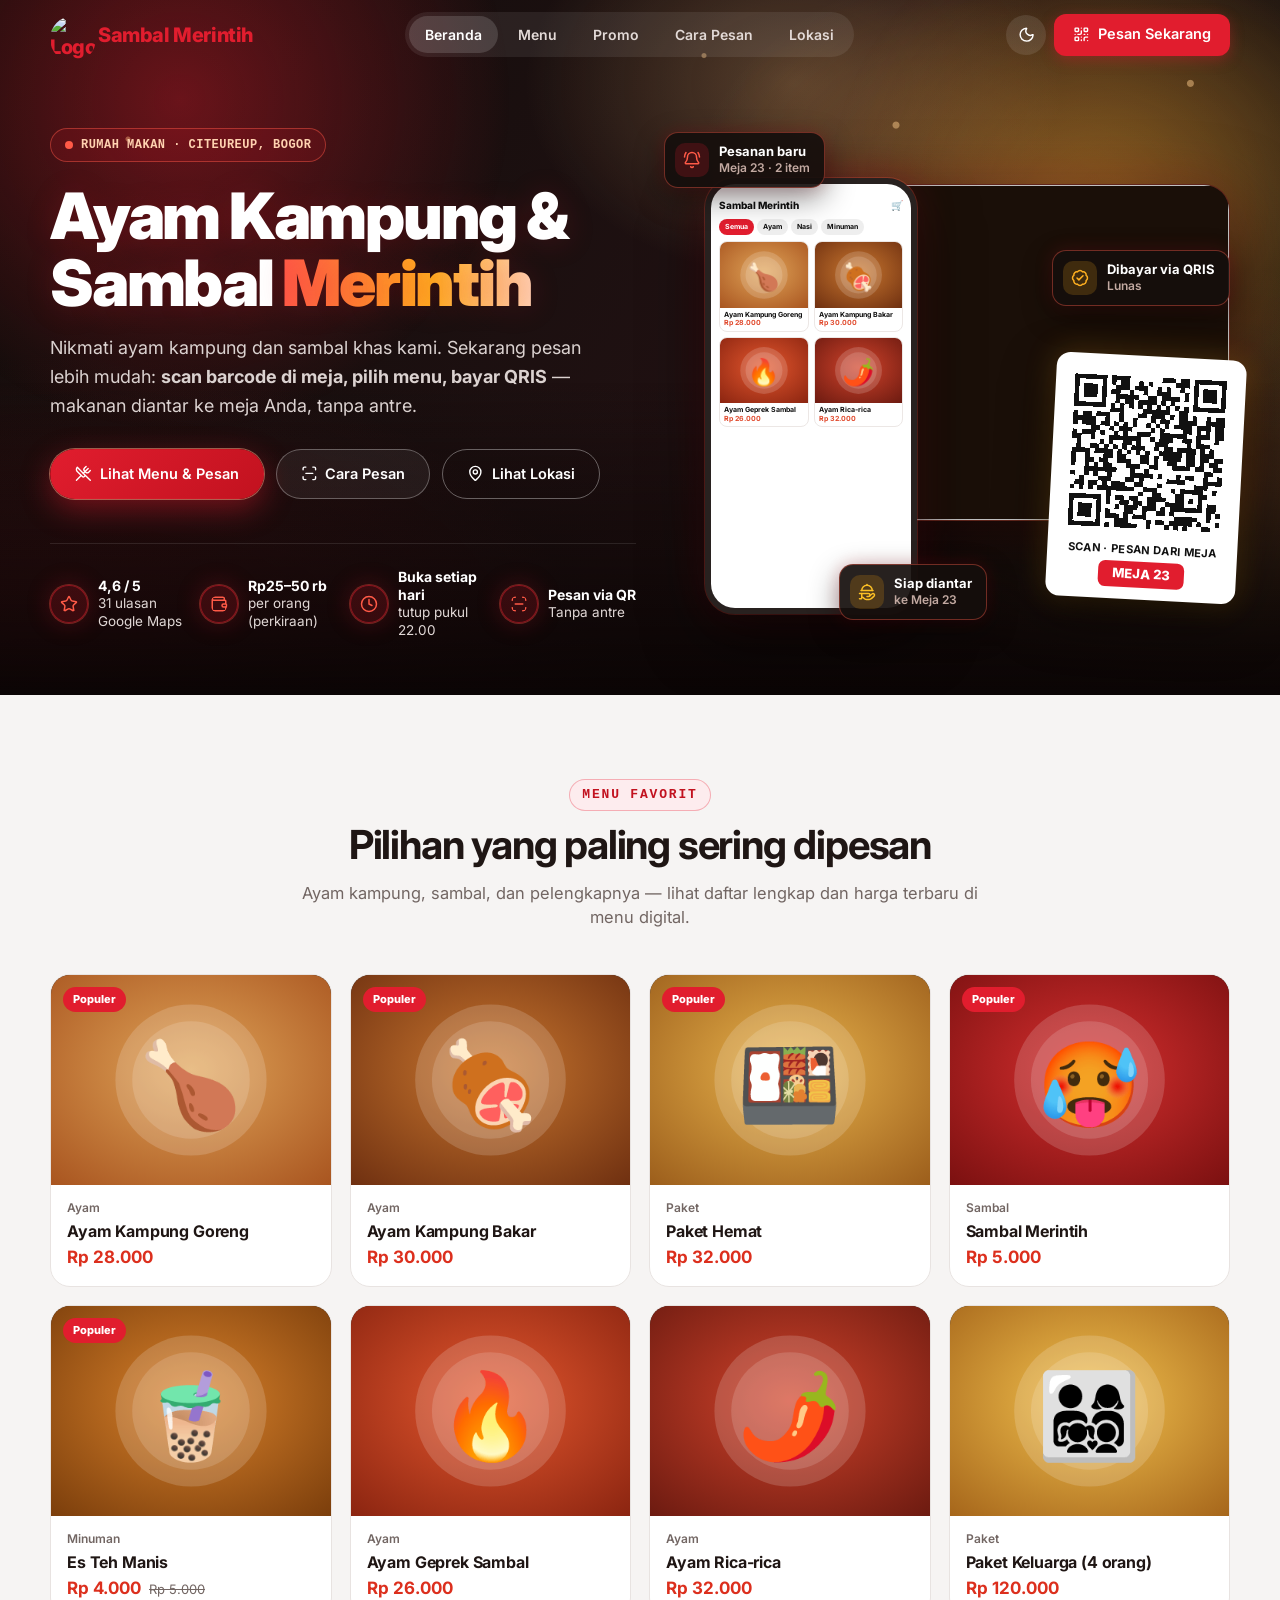
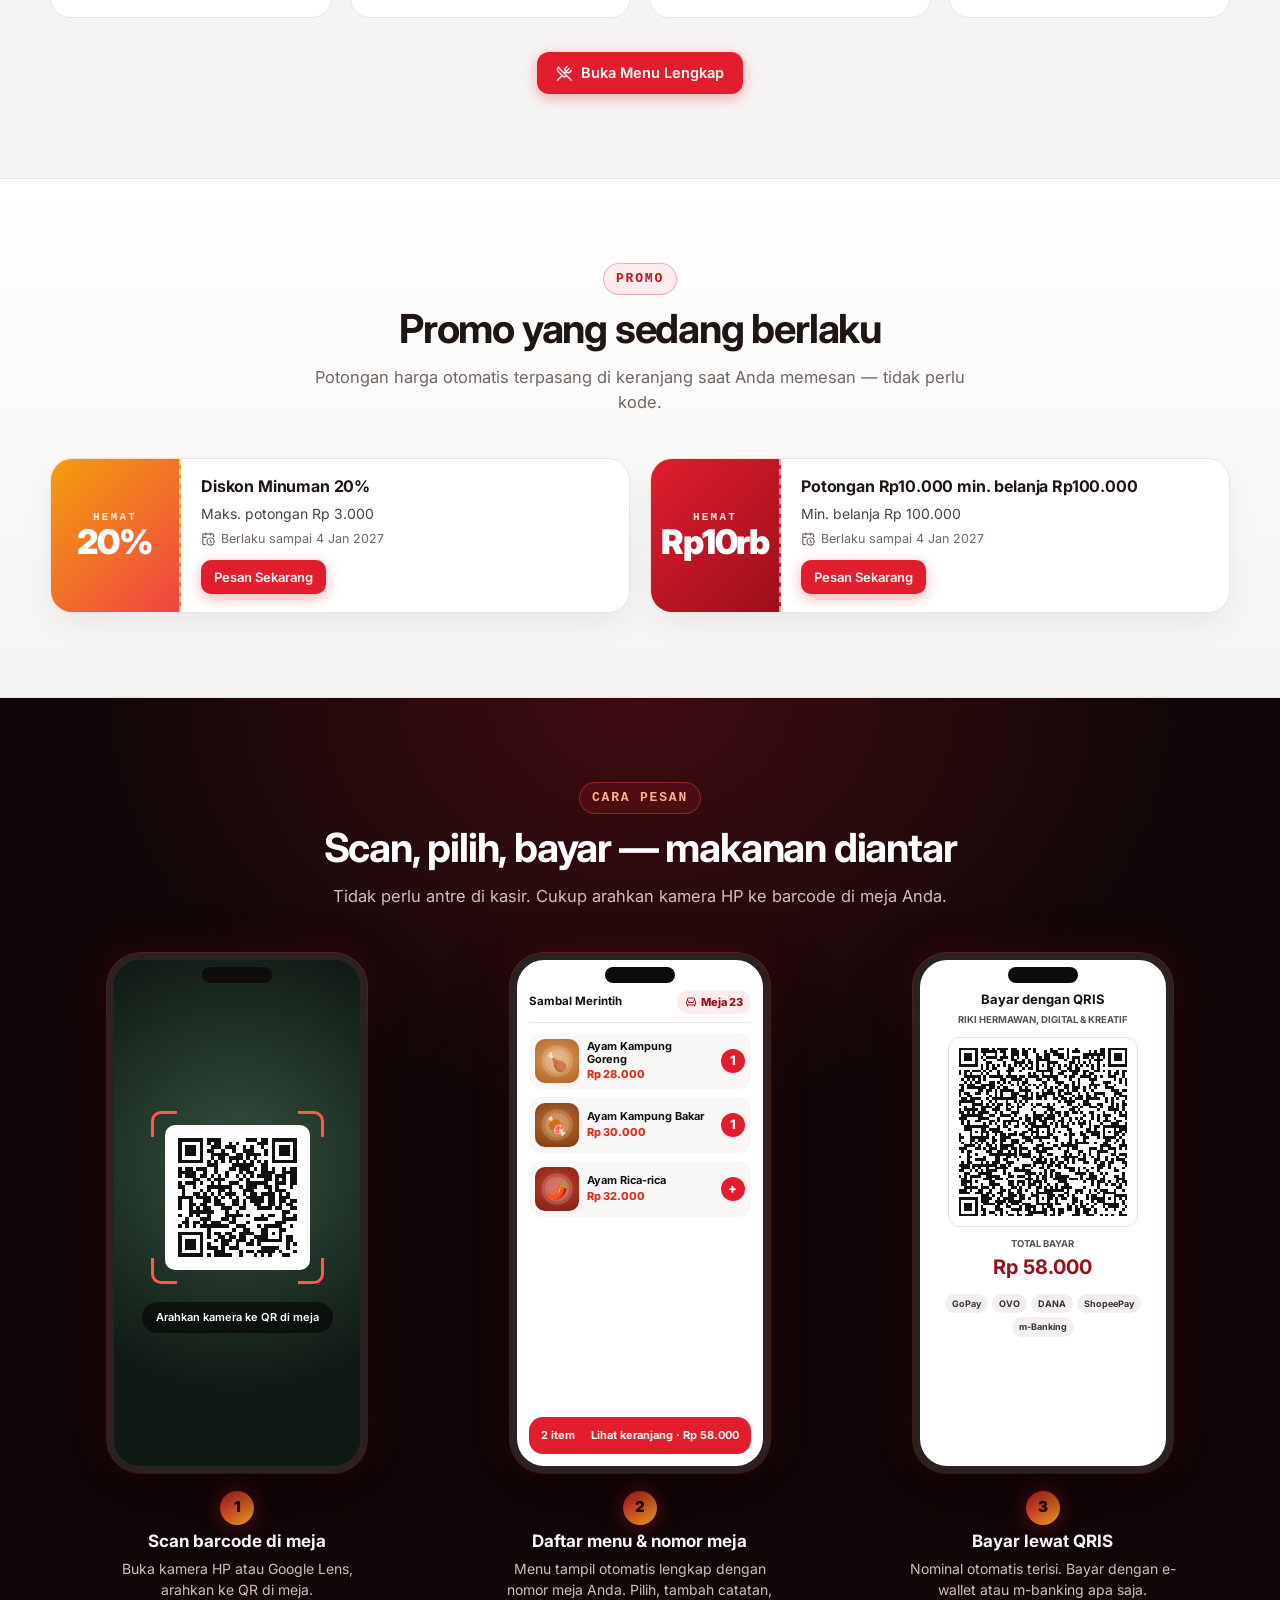
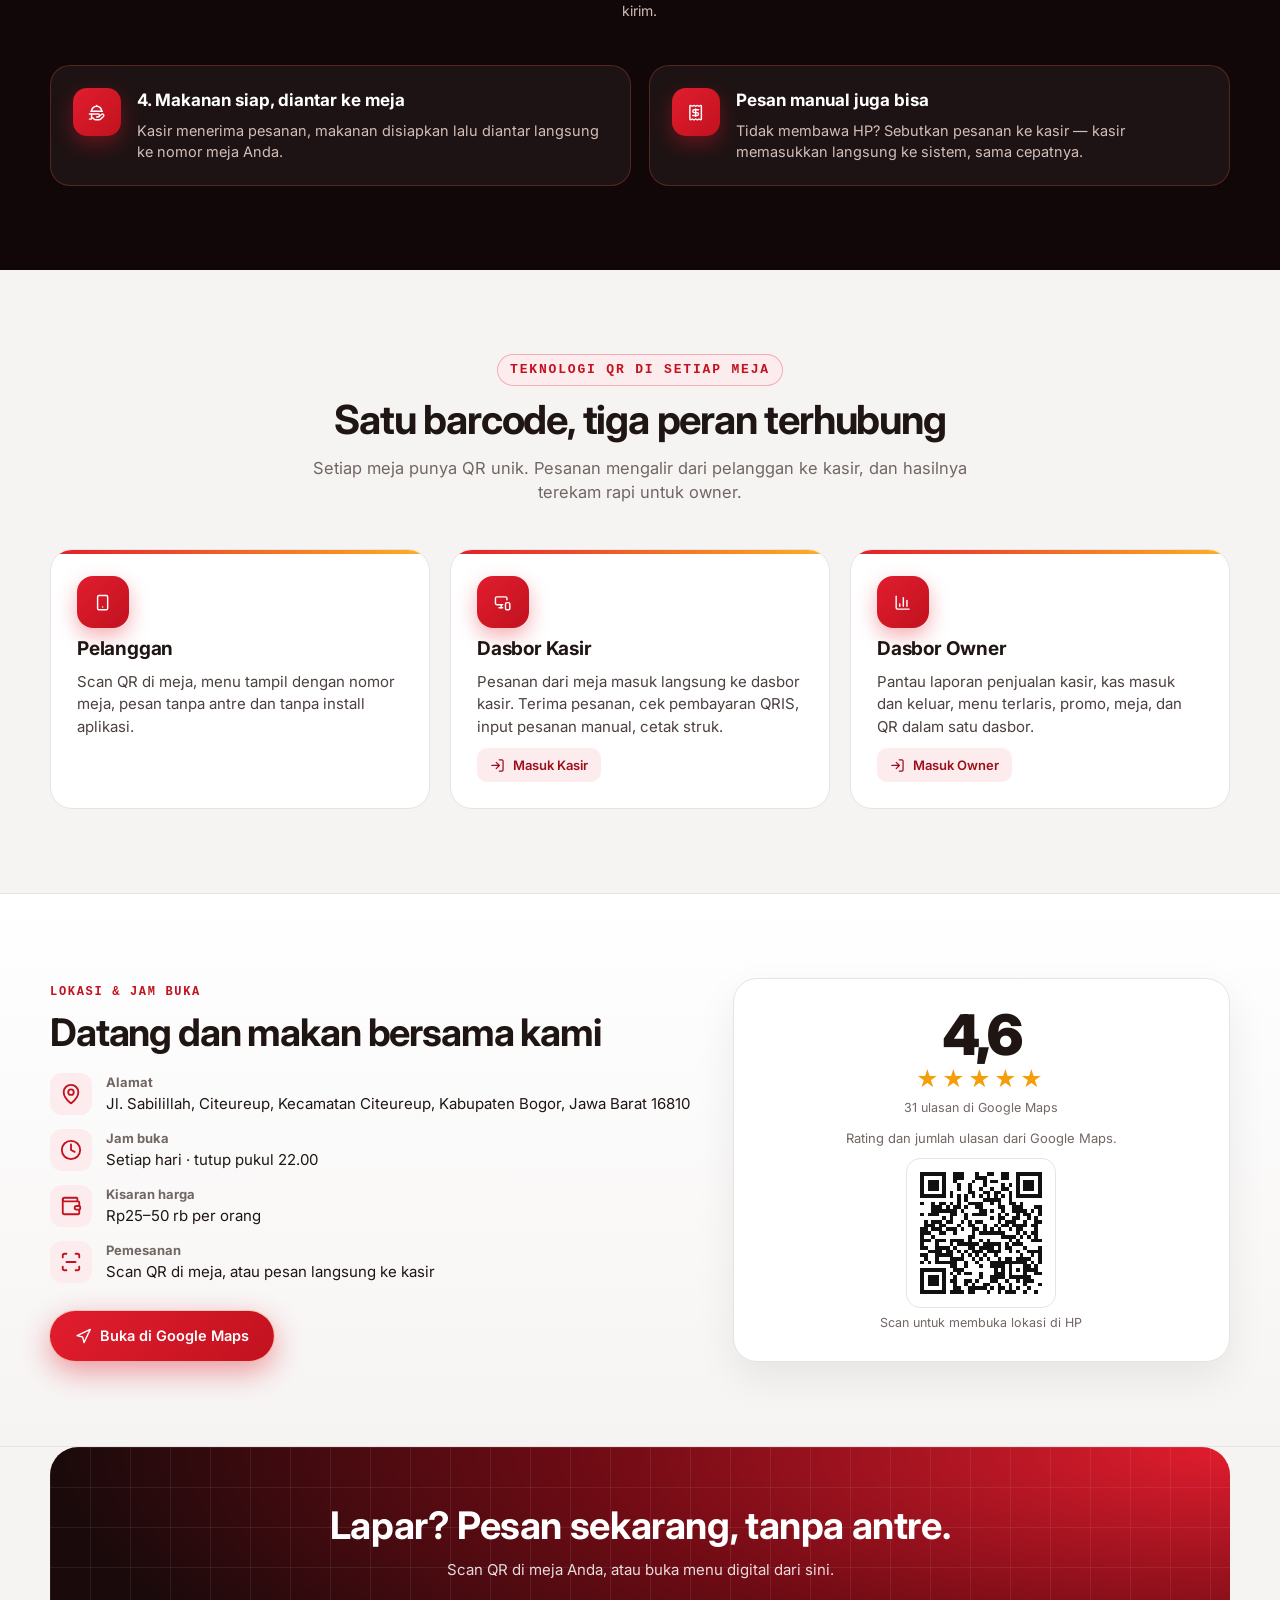
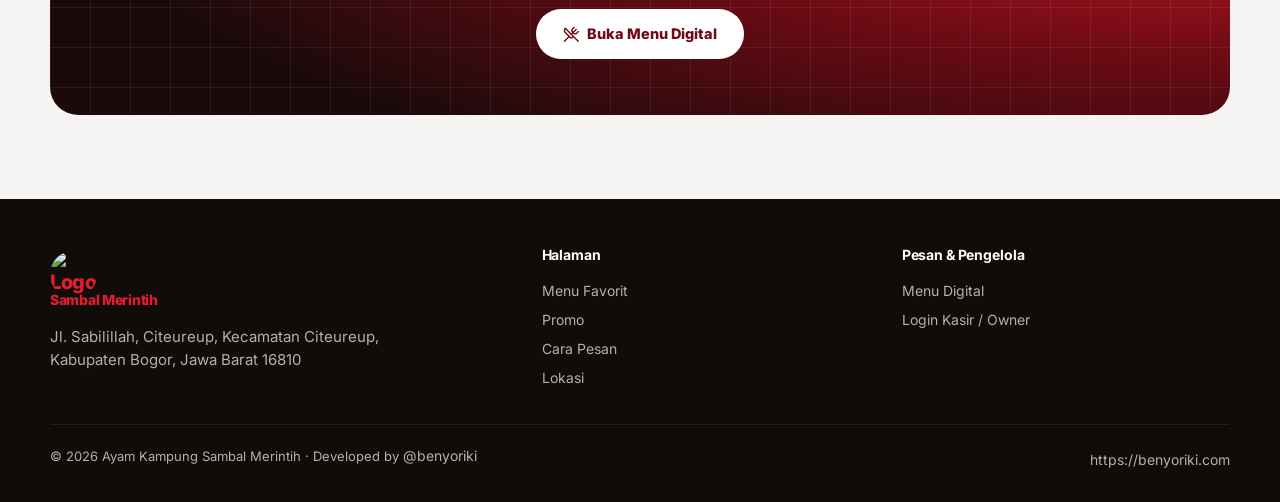
==== commit 5aaf7c63: "Add files via upload" ====
--- a/index.html
+++ b/index.html
@@ -4,35 +4,51 @@
   <meta charset="utf-8">
   <meta name="viewport" content="width=device-width, initial-scale=1, viewport-fit=cover">
   <title>Ayam Kampung Sambal Merintih — Rumah Makan Citeureup, Bogor</title>
-  <meta name="description" content="Rumah makan Ayam Kampung Sambal Merintih, Jl. Sabilillah, Citeureup, Bogor. Scan QR di meja, pilih menu, bayar QRIS, makanan diantar ke meja tanpa antre.">
+  <meta name="description" content="Rumah makan Ayam Kampung &amp; Sambal Merintih, Jl. Sabilillah, Citeureup, Bogor. Scan QR di meja, pilih menu, bayar QRIS, makanan diantar ke meja tanpa antre.">
   <meta name="author" content="Riki Hermawan (@benyoriki)">
-  <meta name="theme-color" content="#10b981">
-  <meta property="og:type" content="website">
-  <meta property="og:site_name" content="Ayam Kampung Sambal Merintih">
-  <meta property="og:title" content="Ayam Kampung Sambal Merintih — Pesan Tanpa Antre dengan Scan QR">
-  <meta property="og:description" content="Scan QR di meja, pilih menu, bayar QRIS, makanan diantar ke meja.">
-  <meta property="og:image" content="og-image.png">
+  <meta name="theme-color" content="#a30f1a">
+    <meta property="og:type" content="website">
+  <meta property="og:site_name" content="Ayam Kampung &amp; Sambal Merintih">
+  <meta property="og:locale" content="id_ID">
+  <meta property="og:url" content="https://benyoriki.github.io/Restoran/index.html">
+  <meta property="og:title" content="🍗🔥 Ayam Kampung &amp; Sambal Merintih — Pesan Tanpa Antre">
+  <meta property="og:description" content="Rumah makan di Citeureup, Bogor ⭐ 4,6 di Google Maps. Scan QR di meja → pilih menu → bayar QRIS → makanan diantar ke meja. Buka setiap hari s.d. 22.00.">
+  <meta property="og:image" content="https://benyoriki.github.io/Restoran/og-image.jpg">
+  <meta property="og:image:secure_url" content="https://benyoriki.github.io/Restoran/og-image.jpg">
+  <meta property="og:image:type" content="image/jpeg">
   <meta property="og:image:width" content="1200"><meta property="og:image:height" content="630">
+  <meta property="og:image:alt" content="Ayam Kampung &amp; Sambal Merintih — ayam bakar kampung dengan sambal, scan QR dan bayar QRIS">
   <meta name="twitter:card" content="summary_large_image">
-  <link rel="icon" href="favicon.svg" type="image/svg+xml">
+  <meta name="twitter:title" content="🍗🔥 Ayam Kampung &amp; Sambal Merintih — Pesan Tanpa Antre">
+  <meta name="twitter:description" content="Rumah makan di Citeureup, Bogor ⭐ 4,6 di Google Maps. Scan QR di meja → pilih menu → bayar QRIS → makanan diantar ke meja. Buka setiap hari s.d. 22.00.">
+  <meta name="twitter:image" content="https://benyoriki.github.io/Restoran/og-image.jpg">
+  <link rel="canonical" href="https://benyoriki.github.io/Restoran/index.html">
+  <link rel="icon" type="image/png" sizes="32x32" href="assets/favicon-32.png">
+  <link rel="icon" type="image/png" sizes="48x48" href="assets/favicon-48.png">
+  <link rel="apple-touch-icon" href="assets/apple-touch-icon.png">
+  <link rel="manifest" href="manifest.webmanifest">
+  <meta name="mobile-web-app-capable" content="yes"><meta name="apple-mobile-web-app-capable" content="yes"><meta name="apple-mobile-web-app-title" content="Sambal Merintih"><meta name="application-name" content="Sambal Merintih">
   <link rel="preconnect" href="https://fonts.googleapis.com"><link rel="preconnect" href="https://fonts.gstatic.com" crossorigin>
   <link href="https://fonts.googleapis.com/css2?family=Inter:wght@400;500;600;700;800;900&display=swap" rel="stylesheet">
   <script>try{var n=navigator,c=n.connection||{};if(/Windows NT [56]\.[01]/.test(n.userAgent)||(n.hardwareConcurrency&&n.hardwareConcurrency<=2)||(n.deviceMemory&&n.deviceMemory<=2)||c.saveData)document.documentElement.className+=' lite'}catch(e){}</script>
   <script>try{var t=localStorage.getItem('qmo:theme');document.documentElement.setAttribute('data-theme',t||'light')}catch(e){}</script>
+  <link rel="stylesheet" href="splash.css">
   <link rel="stylesheet" href="style.css">
   <link rel="stylesheet" href="landing.css">
   <link rel="stylesheet" href="responsive.css">
 </head>
 <body class="land">
+<div id="splash" aria-hidden="true"><div class="sp-in"><div class="sp-logo"><img src="assets/icon-192.png" alt=""></div><h1>Ayam Kampung &amp; Sambal Merintih</h1><p>Menyiapkan menu untuk Anda…</p><div class="sp-bar"><i></i></div></div></div>
 
 <header class="l-nav" id="nav">
   <div class="wrap">
-    <a class="brand-l" href="#beranda"><span class="brand-mark"><i data-lucide="chef-hat"></i></span><span id="brandName">Sambal Merintih</span></a>
+    <a class="brand-l" href="#beranda"><span class="brand-mark"><img src="assets/icon-192.png" alt="Logo" width="38" height="38"></span><span id="brandName">Sambal Merintih</span></a>
     <nav class="l-links" aria-label="Navigasi utama">
       <a href="#beranda" class="on">Beranda</a><a href="#menu">Menu</a><a href="#promo">Promo</a><a href="#cara">Cara Pesan</a><a href="#lokasi">Lokasi</a>
     </nav>
     <div class="l-tools">
       <button class="icon-btn" data-theme-toggle></button>
+      <button class="btn btn-soft" data-install hidden><i data-lucide="download"></i>Instal Aplikasi</button>
       <a class="btn btn-primary" href="menu.html"><i data-lucide="qr-code"></i>Pesan Sekarang</a>
       <button class="icon-btn l-burger" id="burger" aria-label="Buka menu"><i data-lucide="menu"></i></button>
     </div>
@@ -55,7 +71,7 @@
       <div class="hero-feats" id="heroFeats"></div>
     </div>
     <div class="hero-visual" aria-hidden="true">
-      <div class="hero-dish"><img id="dishImg" alt=""><div class="dish-cap"><span id="dishTag">Menu Favorit</span><b id="dishName"></b><em id="dishPrice"></em></div></div>
+      <div class="hero-dish"><img id="dishImg" alt="" src="assets/hero-photo.jpg"><div class="dish-cap"><span id="dishTag">Menu Favorit</span><b id="dishName"></b><em id="dishPrice"></em></div></div>
       <div class="mock-phone"><div class="mp-in"><div class="mp-top"><span id="mpName">Menu</span><span>🛒</span></div><div class="mp-pills"><i>Semua</i><i>Ayam</i><i>Nasi</i><i>Minuman</i></div><div class="mp-grid" id="mpGrid"></div></div></div>
       <div class="chip chip-a"><i data-lucide="bell-ring"></i><span><b>Pesanan baru</b>Meja 23 · 2 item</span></div>
       <div class="chip chip-b"><i data-lucide="badge-check"></i><span><b>Dibayar via QRIS</b>Lunas</span></div>
@@ -135,7 +151,7 @@
 <footer class="l-footer">
   <div class="wrap">
     <div class="f-grid">
-      <div><a class="brand-l" href="#beranda"><span class="brand-mark"><i data-lucide="chef-hat"></i></span><span id="ftName">Sambal Merintih</span></a><p style="margin-top:12px;max-width:340px" id="ftAddr"></p></div>
+      <div><a class="brand-l" href="#beranda"><span class="brand-mark"><img src="assets/icon-192.png" alt="Logo" width="38" height="38"></span><span id="ftName">Sambal Merintih</span></a><p style="margin-top:12px;max-width:340px" id="ftAddr"></p></div>
       <div><h4>Halaman</h4><a href="#menu">Menu Favorit</a><a href="#promo">Promo</a><a href="#cara">Cara Pesan</a><a href="#lokasi">Lokasi</a></div>
       <div><h4>Pesan &amp; Pengelola</h4><a href="menu.html">Menu Digital</a><a href="login.html">Login Kasir / Owner</a></div>
     </div>
@@ -176,7 +192,7 @@
   var menus = Menu.visible().filter(function (m) { return !Menu.isSoldOut(m); });
   var fav = menus.filter(function (m) { return m.featured; }); if (fav.length < 6) fav = fav.concat(menus.filter(function (m) { return !m.featured; })); fav = fav.slice(0, 8);
   var top = fav[0] || menus[0];
-  if (top) { document.getElementById('dishImg').src = App.foodImg(top); set('dishName', top.name); set('dishPrice', rp(Menu.priceInfo(top).final)); }
+  if (top) { set('dishName', top.name); set('dishPrice', rp(Menu.priceInfo(top).final)); }
   set('mpName', short);
   html('mpGrid', menus.slice(0, 4).map(function (m) { return '<div class="mp-card"><img src="' + esc(App.foodImg(m)) + '" alt=""><div>' + esc(m.name) + '<em>' + rp(Menu.priceInfo(m).final) + '</em></div></div>'; }).join(''));
   try { document.getElementById('mqImg').src = QR.dataUrl(App.tableUrl('MEJA-23')); document.getElementById('scanQr').src = QR.dataUrl(App.tableUrl('MEJA-23')); } catch (e) { console.warn(e); }
@@ -229,5 +245,6 @@
   App.Theme.sync && App.Theme.sync(); App.refreshIcons();
 })();
 </script>
+<script src="pwa.js" defer></script>
 </body>
 </html>
--- a/splash.css
+++ b/splash.css
@@ -0,0 +1,16 @@
+/* Layar pemuatan 3 detik — murni CSS (tetap hilang walau JavaScript gagal) */
+#splash { position: fixed; top: 0; right: 0; bottom: 0; left: 0; z-index: 99999; display: flex; align-items: center; justify-content: center; text-align: center; color: #fff; padding: 24px;
+  background: radial-gradient(60% 50% at 50% 38%, #5b0d14 0%, #2a0709 55%, #120405 100%); animation: spOut .5s ease 3s forwards; }
+#splash .sp-in { display: grid; justify-items: center; gap: 14px; width: min(360px, 100%); }
+#splash .sp-logo { width: 150px; height: 150px; border-radius: 50%; animation: spPop .8s cubic-bezier(.2, .8, .2, 1) both, spGlow 1.6s ease-in-out .8s infinite alternate; }
+#splash .sp-logo img { width: 100%; height: 100%; display: block; }
+#splash h1 { font: 800 22px/1.2 Inter, system-ui, 'Segoe UI', Arial, sans-serif; letter-spacing: -.01em; margin: 6px 0 0; animation: spUp .6s ease .3s both; }
+#splash p { font: 500 14px Inter, system-ui, 'Segoe UI', Arial, sans-serif; color: #ffb9ad; margin: 0; animation: spUp .6s ease .5s both; }
+#splash .sp-bar { width: 100%; height: 6px; border-radius: 99px; background: rgba(255, 255, 255, .14); overflow: hidden; margin-top: 10px; }
+#splash .sp-bar i { display: block; height: 100%; width: 100%; border-radius: 99px; background: linear-gradient(90deg, #e11d2e, #ff7a3d, #ffb020); transform-origin: left; animation: spBar 3s linear forwards; }
+@keyframes spBar { from { transform: scaleX(0); } to { transform: scaleX(1); } }
+@keyframes spOut { to { opacity: 0; visibility: hidden; } }
+@keyframes spPop { from { opacity: 0; transform: scale(.6); } to { opacity: 1; transform: scale(1); } }
+@keyframes spUp { from { opacity: 0; transform: translateY(10px); } to { opacity: 1; transform: none; } }
+@keyframes spGlow { from { box-shadow: 0 0 20px rgba(225, 29, 46, .35); } to { box-shadow: 0 0 48px rgba(255, 110, 60, .6); } }
+html.lite #splash .sp-logo { animation: spPop .5s ease both; }
--- a/style.css
+++ b/style.css
@@ -3,28 +3,28 @@
    Palet: charcoal + putih + hijau emerald; aksen oranye untuk status pesanan.
    ========================================================================== */
 :root {
-  --bg: #f3f6f4; --surface: #ffffff; --surface-2: #f7faf8; --surface-3: #eef3f0;
-  --text: #13201a; --text-2: #3d4d46; --muted: #62736b; --border: #e1e8e4; --border-2: #cfd9d4;
-  --primary: #10b981; --primary-600: #059669; --primary-700: #047857; --primary-soft: #e4f7ef; --on-primary: #fff;
+  --bg: #f6f4f3; --surface: #ffffff; --surface-2: #faf8f7; --surface-3: #f3efee;
+  --text: #1f1614; --text-2: #4c413e; --muted: #726663; --border: #e8e3e1; --border-2: #d8d2cf;
+  --primary: #e11d2e; --primary-600: #c2121f; --primary-700: #9b0f1a; --primary-soft: #fdecee; --on-primary: #fff;
   --orange: #f59e0b; --orange-soft: #fff4dc; --orange-700: #b45309;
   --red: #ef4444; --red-soft: #fde8e8; --red-700: #b91c1c;
   --blue: #3b82f6; --blue-soft: #e3eefe; --blue-700: #1d4ed8;
   --purple: #8b5cf6; --purple-soft: #efe9fe;
-  --green-700: #047857;
+  --ok: #16a34a; --ok-soft: #dcfce7; --ok-700: #15803d; --green-700: #15803d;
   --price: #e0482b;
-  --charcoal: #101713; --charcoal-2: #18221c; --charcoal-3: #223028;
-  --shadow-sm: 0 1px 2px rgba(16, 32, 24, .06); --shadow: 0 6px 20px rgba(16, 32, 24, .08); --shadow-lg: 0 18px 50px rgba(16, 32, 24, .18);
+  --charcoal: #171210; --charcoal-2: #221b18; --charcoal-3: #2f2623;
+  --shadow-sm: 0 1px 2px rgba(32,16,17, .06); --shadow: 0 6px 20px rgba(32,16,17, .08); --shadow-lg: 0 18px 50px rgba(32,16,17, .18);
   --radius: 14px; --radius-sm: 10px; --radius-lg: 20px;
   --font: 'Inter', system-ui, -apple-system, 'Segoe UI', Roboto, 'Helvetica Neue', Arial, sans-serif;
   --ease: cubic-bezier(.2, .7, .2, 1);
   color-scheme: light;
 }
 :root[data-theme="dark"] {
-  --bg: #0c1210; --surface: #141d18; --surface-2: #19241e; --surface-3: #1f2c25;
-  --text: #e7efeb; --text-2: #c2d0c9; --muted: #8fa198; --border: #25342c; --border-2: #33463c;
-  --primary: #10b981; --primary-600: #34d399; --primary-700: #6ee7b7; --primary-soft: #11362b;
+  --bg: #120e0c; --surface: #1d1614; --surface-2: #231c1a; --surface-3: #2b2220;
+  --text: #efe9e7; --text-2: #cfc6c3; --muted: #a09490; --border: #332926; --border-2: #453834;
+  --primary: #e11d2e; --primary-600: #ff5a47; --primary-700: #ffb08a; --primary-soft: #3b1418;
   --orange-soft: #3a2c0c; --orange-700: #fbbf24; --red-soft: #3c1618; --red-700: #fca5a5; --blue-soft: #14274a; --blue-700: #93c5fd; --purple-soft: #2a1f4d;
-  --green-700: #6ee7b7; --price: #ff7a59;
+  --ok-soft: #11361f; --ok-700: #86efac; --green-700: #86efac; --price: #ff7a59;
   --shadow-sm: 0 1px 2px rgba(0, 0, 0, .4); --shadow: 0 8px 24px rgba(0, 0, 0, .35); --shadow-lg: 0 20px 60px rgba(0, 0, 0, .55);
   color-scheme: dark;
 }
@@ -41,18 +41,18 @@
 button { cursor: pointer; }
 button:disabled { cursor: not-allowed; opacity: .55; }
 [hidden] { display: none !important; }
-:focus-visible { outline: 3px solid rgba(16,185,129,0.55); outline-offset: 2px; border-radius: 6px; }
+:focus-visible { outline: 3px solid rgba(225,29,46,0.55); outline-offset: 2px; border-radius: 6px; }
 .no-scroll { overflow: hidden; }
 i[data-lucide], svg.lucide { width: 1.15em; height: 1.15em; flex: none; vertical-align: -.2em; stroke-width: 2; }
 .muted { color: var(--muted); } .small { font-size: 12.5px; } .mono { font-family: ui-monospace, Menlo, Consolas, monospace; font-size: 12.5px; }
-.text-danger { color: var(--red); } .text-success { color: var(--primary-600); } .text-warn { color: var(--orange-700); }
+.text-danger { color: var(--red); } .text-success { color: var(--ok-700); } .text-warn { color: var(--orange-700); }
 .ta-r { text-align: right; } .ta-c { text-align: center; }
 .sr-only { position: absolute; width: 1px; height: 1px; overflow: hidden; clip: rect(0 0 0 0); white-space: nowrap; }
 
 /* ---------- tombol ---------- */
 .btn { display: inline-flex; align-items: center; justify-content: center; gap: 8px; min-height: 42px; padding: 0 18px; border: 1px solid transparent; border-radius: 12px; font-weight: 600; font-size: 14.5px; line-height: 1; text-decoration: none !important; white-space: nowrap; transition: transform .15s var(--ease), background .2s, box-shadow .2s, border-color .2s; }
 .btn:active:not(:disabled) { transform: translateY(1px) scale(.99); }
-.btn-primary { background: var(--primary); color: var(--on-primary); box-shadow: 0 4px 14px rgba(16,185,129,0.35); }
+.btn-primary { background: var(--primary); color: var(--on-primary); box-shadow: 0 4px 14px rgba(225,29,46,0.35); }
 .btn-primary:hover:not(:disabled) { background: var(--primary-600); }
 .btn-soft { background: var(--primary-soft); color: var(--primary-700); }
 .btn-soft:hover:not(:disabled) { background: var(--primary-soft); }
@@ -70,7 +70,7 @@
 .icon-btn:hover { background: var(--surface-3); color: var(--text); }
 .icon-btn.sm { width: 32px; height: 32px; border-radius: 9px; font-size: 14px; }
 .icon-btn.danger:hover { background: var(--red-soft); color: var(--red); }
-.icon-btn.ok:hover { background: var(--primary-soft); color: var(--primary-600); }
+.icon-btn.ok:hover { background: var(--ok-soft); color: var(--ok-700); }
 .icon-btn.on { background: var(--primary-soft); color: var(--primary-600); }
 .link { font-weight: 600; font-size: 13.5px; } .link-danger { background: none; border: 0; color: var(--red); font-weight: 600; font-size: 13.5px; padding: 4px 6px; }
 
@@ -82,10 +82,10 @@
 input[type=text], input[type=number], input[type=search], input[type=email], input[type=tel], input[type=url], input[type=date], input[type=datetime-local], input[type=password], input:not([type]), select, textarea {
   width: 100%; min-height: 42px; padding: 9px 12px; background: var(--surface); border: 1px solid var(--border-2); border-radius: 11px; color: var(--text); transition: border-color .2s, box-shadow .2s; }
 textarea { resize: vertical; min-height: 70px; }
-input:focus, select:focus, textarea:focus { outline: none; border-color: var(--primary); box-shadow: 0 0 0 3px rgba(16,185,129,0.22); }
+input:focus, select:focus, textarea:focus { outline: none; border-color: var(--primary); box-shadow: 0 0 0 3px rgba(225,29,46,0.22); }
 input::placeholder, textarea::placeholder { color: var(--muted); }
 select { appearance: none; background-image: url("data:image/svg+xml,%3Csvg xmlns='http://www.w3.org/2000/svg' width='14' height='14' viewBox='0 0 24 24' fill='none' stroke='%2362736b' stroke-width='2.5' stroke-linecap='round' stroke-linejoin='round'%3E%3Cpath d='m6 9 6 6 6-6'/%3E%3C/svg%3E"); background-repeat: no-repeat; background-position: right 12px center; padding-right: 34px; }
-.hint { display: block; margin-top: 5px; color: var(--muted); font-size: 12.5px; } .hint.ok { color: var(--primary-600); font-weight: 600; }
+.hint { display: block; margin-top: 5px; color: var(--muted); font-size: 12.5px; } .hint.ok { color: var(--ok-700); font-weight: 600; }
 .err { display: block; color: var(--red); font-size: 12.5px; min-height: 0; margin-top: 4px; font-weight: 500; } .err:empty { display: none; }
 .form-error { background: var(--red-soft); color: var(--red-700); padding: 10px 12px; border-radius: 10px; font-size: 13.5px; }
 .input-group { display: flex; } .input-group input { border-radius: 0 11px 11px 0; min-width: 0; } .input-group .addon + input:not(:last-child) { border-radius: 0; }
@@ -96,14 +96,14 @@
 .slider { width: 42px; height: 24px; border-radius: 999px; background: var(--border-2); position: relative; flex: none; transition: background .2s; }
 .slider::after { content: ''; position: absolute; top: 3px; left: 3px; width: 18px; height: 18px; border-radius: 50%; background: #fff; box-shadow: var(--shadow-sm); transition: transform .2s var(--ease); }
 .switch input:checked + .slider { background: var(--primary); } .switch input:checked + .slider::after { transform: translateX(18px); }
-.switch input:focus-visible + .slider { outline: 3px solid rgba(16,185,129,0.50); outline-offset: 2px; }
+.switch input:focus-visible + .slider { outline: 3px solid rgba(225,29,46,0.50); outline-offset: 2px; }
 .switch input:disabled + .slider { opacity: .5; }
 .switch.sm .slider { width: 36px; height: 21px; } .switch.sm .slider::after { width: 15px; height: 15px; } .switch.sm input:checked + .slider::after { transform: translateX(15px); }
 .checklist { display: grid; grid-template-columns: repeat(2, 1fr); gap: 6px 14px; max-height: 190px; overflow: auto; padding: 10px; border: 1px solid var(--border-2); border-radius: 11px; }
 .check { display: flex; gap: 8px; align-items: center; font-weight: 500; margin: 0; font-size: 14px; } .check input { width: 17px; height: 17px; accent-color: var(--primary); }
 .radio-row { display: flex; flex-wrap: wrap; gap: 8px; } .radio { margin: 0; } .radio input { position: absolute; opacity: 0; }
 .radio span { display: inline-flex; padding: 8px 14px; border: 1px solid var(--border-2); border-radius: 999px; font-weight: 600; font-size: 13.5px; transition: .15s; }
-.radio input:checked + span { background: var(--primary); border-color: var(--primary); color: #fff; } .radio input:focus-visible + span { outline: 3px solid rgba(16,185,129,0.50); }
+.radio input:checked + span { background: var(--primary); border-color: var(--primary); color: #fff; } .radio input:focus-visible + span { outline: 3px solid rgba(225,29,46,0.50); }
 .img-field .img-prev { height: 150px; border: 1.5px dashed var(--border-2); border-radius: 12px; display: grid; place-items: center; overflow: hidden; background: var(--surface-2); color: var(--muted); }
 .img-field .img-prev img { width: 100%; height: 100%; object-fit: cover; } .img-field .img-prev span { display: grid; place-items: center; gap: 4px; }
 .img-field .img-actions { display: flex; gap: 8px; margin: 10px 0 4px; } .img-field.loading { opacity: .5; pointer-events: none; }
@@ -120,19 +120,19 @@
 
 /* ---------- badge, chip, tag ---------- */
 .badge { display: inline-flex; align-items: center; gap: 4px; padding: 3px 10px; border-radius: 999px; font-size: 12px; font-weight: 700; background: var(--surface-3); color: var(--text-2); white-space: nowrap; }
-.badge.success { background: var(--primary-soft); color: var(--primary-700); } .badge.warn { background: var(--orange-soft); color: var(--orange-700); }
+.badge.success { background: var(--ok-soft); color: var(--ok-700); } .badge.warn { background: var(--orange-soft); color: var(--orange-700); }
 .badge.danger { background: var(--red-soft); color: var(--red-700); } .badge.info { background: var(--blue-soft); color: var(--blue-700); } .badge.blue { background: var(--blue-soft); color: var(--blue-700); }
 .badge.orange { background: #ffe7cc; color: #b45309; } :root[data-theme=dark] .badge.orange { background: #3e2a10; color: #fdba74; }
 .badge.purple { background: var(--purple-soft); color: #6d28d9; } :root[data-theme=dark] .badge.purple { color: #c4b5fd; } .badge.muted { background: var(--surface-3); color: var(--muted); }
 .badge i, .badge svg { width: 13px; height: 13px; }
 .chip { display: inline-flex; align-items: center; gap: 6px; padding: 6px 12px; border-radius: 999px; background: var(--surface); border: 1px solid var(--border); font-size: 13px; font-weight: 600; }
-.chip-table { background: var(--primary-soft); color: var(--primary-700); border-color: transparent; } .chip-soft { background: rgba(16, 185, 129, .15); color: #6ee7b7; border-color: transparent; }
+.chip-table { background: var(--primary-soft); color: var(--primary-700); border-color: transparent; } .chip-soft { background: rgba(225,29,46, .15); color: #ffb08a; border-color: transparent; }
 .count { position: absolute; top: -3px; right: -3px; min-width: 18px; height: 18px; padding: 0 5px; border-radius: 999px; background: var(--red); color: #fff; font: 700 11px/18px var(--font); text-align: center; font-style: normal; }
 .tag { padding: 3px 8px; border-radius: 8px; font-size: 11.5px; font-weight: 700; }
 .tag-promo { background: var(--orange); color: #3a2600; } .tag-sold { background: rgba(20, 20, 20, .82); color: #fff; } .tag-pop { background: var(--primary); color: #fff; } .tag-low { background: var(--red-soft); color: var(--red-700); }
 
 /* ---------- modal / toast / state ---------- */
-.overlay { position: fixed; inset: 0; z-index: 100; display: grid; place-items: center; padding: 16px; background: rgba(8, 14, 11, .55); opacity: 0; transition: opacity .18s; overflow-y: auto; }
+.overlay { position: fixed; inset: 0; z-index: 100; display: grid; place-items: center; padding: 16px; background: rgba(14,10,8, .55); opacity: 0; transition: opacity .18s; overflow-y: auto; }
 .overlay.in { opacity: 1; }
 .dialog { width: 100%; background: var(--surface); border-radius: var(--radius-lg); box-shadow: var(--shadow-lg); display: flex; flex-direction: column; max-height: calc(100dvh - 32px); transform: translateY(14px) scale(.98); transition: transform .22s var(--ease); }
 .overlay.in .dialog { transform: none; }
@@ -187,7 +187,7 @@
 .rank-n { width: 24px; height: 24px; border-radius: 8px; background: var(--surface-3); display: grid; place-items: center; font-size: 12px; font-weight: 800; color: var(--muted); } .rank li:nth-child(1) .rank-n { background: var(--primary); color: #fff; }
 .rank-name { flex: 1; min-width: 0; overflow: hidden; text-overflow: ellipsis; white-space: nowrap; }
 .usage { margin: 12px 0; } .usage > div:first-child { display: flex; justify-content: space-between; font-size: 13.5px; margin-bottom: 6px; } .bar { height: 8px; background: var(--surface-3); border-radius: 99px; overflow: hidden; } .bar i { display: block; height: 100%; background: var(--primary); border-radius: 99px; } .bar i.hot { background: var(--red); }
-.check-list { list-style: none; padding: 0; margin: 12px 0; display: grid; gap: 8px; font-size: 14px; } .check-list li { display: flex; gap: 8px; align-items: flex-start; } .check-list .ok { color: var(--primary-700); } .check-list .todo { color: var(--muted); }
+.check-list { list-style: none; padding: 0; margin: 12px 0; display: grid; gap: 8px; font-size: 14px; } .check-list li { display: flex; gap: 8px; align-items: flex-start; } .check-list .ok { color: var(--ok-700); } .check-list .todo { color: var(--muted); }
 .dev-card { padding: 14px; border-radius: 12px; background: var(--surface-2); border: 1px solid var(--border); }
 .est .est-row { display: flex; justify-content: space-between; padding: 8px 0; border-bottom: 1px dashed var(--border); } .est .total { border: 0; font-size: 18px; font-weight: 800; margin-bottom: 10px; }
 .danger-zone { border-color: rgba(239,68,68,.3); }
@@ -217,7 +217,7 @@
 .cust-sub { display: flex; align-items: center; justify-content: space-between; gap: 10px; padding: 12px 16px 4px; flex-wrap: wrap; } .open-now { font-size: 12.5px; color: var(--muted); display: inline-flex; gap: 5px; align-items: center; }
 .search-bar { margin: 8px 16px 0; display: flex; align-items: center; gap: 8px; padding: 0 10px 0 14px; background: var(--surface); border: 1px solid var(--border-2); border-radius: 14px; } .search-bar input { border: 0; box-shadow: none !important; background: transparent; padding-left: 4px; } .search-bar > i, .search-bar > svg { color: var(--muted); }
 .cat-pills { display: flex; gap: 8px; overflow-x: auto; padding: 12px 16px; scrollbar-width: none; scroll-snap-type: x proximity; } .cat-pills::-webkit-scrollbar { display: none; }
-.pill { flex: none; padding: 9px 18px; border-radius: 999px; border: 1px solid var(--border-2); background: var(--surface); font-weight: 600; font-size: 14px; color: var(--text-2); scroll-snap-align: start; transition: .15s; } .pill.on { background: var(--primary); border-color: var(--primary); color: #fff; box-shadow: 0 4px 12px rgba(16,185,129,0.35); }
+.pill { flex: none; padding: 9px 18px; border-radius: 999px; border: 1px solid var(--border-2); background: var(--surface); font-weight: 600; font-size: 14px; color: var(--text-2); scroll-snap-align: start; transition: .15s; } .pill.on { background: var(--primary); border-color: var(--primary); color: #fff; box-shadow: 0 4px 12px rgba(225,29,46,0.35); }
 .food-grid { display: grid; grid-template-columns: repeat(2, minmax(0, 1fr)); gap: 14px; padding: 4px 16px; }
 .food-card { background: var(--surface); border: 1px solid var(--border); border-radius: 18px; overflow: hidden; display: flex; flex-direction: column; box-shadow: var(--shadow-sm); cursor: pointer; transition: transform .2s var(--ease), box-shadow .2s; } .food-card:hover { transform: translateY(-2px); box-shadow: var(--shadow); }
 .food-img { position: relative; aspect-ratio: 4 / 3; background: var(--surface-3); overflow: hidden; } .food-img img { width: 100%; height: 100%; object-fit: cover; } .tags { position: absolute; top: 8px; left: 8px; display: flex; gap: 4px; flex-wrap: wrap; }
@@ -225,17 +225,17 @@
 .food-body { padding: 11px 12px 12px; display: flex; flex-direction: column; gap: 4px; flex: 1; } .food-body h3 { font-size: 15px; line-height: 1.25; } .food-body p { font-size: 12.5px; color: var(--muted); display: -webkit-box; -webkit-line-clamp: 2; -webkit-box-orient: vertical; overflow: hidden; min-height: 2.9em; }
 .food-foot { margin-top: auto; padding-top: 8px; display: flex; align-items: center; justify-content: space-between; gap: 6px; }
 .price { display: flex; flex-direction: column; line-height: 1.15; } .price b { color: var(--price); font-size: 15px; font-weight: 800; } .price s { color: var(--muted); font-size: 11.5px; } .price.big b { font-size: 20px; }
-.add-btn { width: 38px; height: 38px; border-radius: 50%; border: 0; background: var(--primary); color: #fff; display: grid; place-items: center; box-shadow: 0 4px 12px rgba(16,185,129,0.40); font-size: 18px; transition: transform .15s; } .add-btn:active { transform: scale(.9); }
+.add-btn { width: 38px; height: 38px; border-radius: 50%; border: 0; background: var(--primary); color: #fff; display: grid; place-items: center; box-shadow: 0 4px 12px rgba(225,29,46,0.40); font-size: 18px; transition: transform .15s; } .add-btn:active { transform: scale(.9); }
 .soldout-txt { font-size: 12px; color: var(--muted); font-weight: 600; }
 .grid-empty { grid-column: 1 / -1; }
-.cart-bar { position: fixed; z-index: 40; left: 50%; transform: translateX(-50%); bottom: calc(76px + env(safe-area-inset-bottom)); width: min(688px, calc(100% - 24px)); display: flex; align-items: center; justify-content: space-between; gap: 10px; padding: 14px 18px; border: 0; border-radius: 16px; background: var(--primary); color: #fff; font-weight: 700; box-shadow: 0 10px 30px rgba(16,185,129,0.45); animation: rise .3s var(--ease); }
+.cart-bar { position: fixed; z-index: 40; left: 50%; transform: translateX(-50%); bottom: calc(76px + env(safe-area-inset-bottom)); width: min(688px, calc(100% - 24px)); display: flex; align-items: center; justify-content: space-between; gap: 10px; padding: 14px 18px; border: 0; border-radius: 16px; background: var(--primary); color: #fff; font-weight: 700; box-shadow: 0 10px 30px rgba(225,29,46,0.45); animation: rise .3s var(--ease); }
 .cart-bar .cb-l { display: inline-flex; gap: 8px; align-items: center; } @keyframes rise { from { transform: translate(-50%, 20px); opacity: 0; } }
 .bottom-nav { position: fixed; z-index: 45; left: 50%; transform: translateX(-50%); bottom: 0; width: min(720px, 100%); display: grid; grid-template-columns: repeat(5, 1fr); background: var(--surface); border-top: 1px solid var(--border); padding: 6px 4px calc(6px + env(safe-area-inset-bottom)); box-shadow: 0 -6px 20px rgba(0, 0, 0, .06); }
 .bottom-nav button { position: relative; border: 0; background: none; display: grid; justify-items: center; gap: 2px; padding: 6px 0; color: var(--muted); font-size: 11.5px; font-weight: 600; } .bottom-nav button i, .bottom-nav button svg { width: 22px; height: 22px; } .bottom-nav button.on { color: var(--primary-600); }
 .bottom-nav .count { top: 0; right: calc(50% - 22px); }
 .demo-note { display: flex; gap: 8px; align-items: flex-start; margin: 16px; padding: 10px 12px; border-radius: 12px; background: var(--surface-3); color: var(--muted); font-size: 12.5px; }
 .pad { padding: 4px 16px 16px; } .foot-note { text-align: center; color: var(--muted); font-size: 12.5px; margin-top: 20px; }
-.home-hero { margin: 12px 16px; padding: 22px; border-radius: 22px; color: #fff; background: radial-gradient(120% 140% at 100% 0%, #10b981 0%, #065f46 55%, #0b1f17 100%); } .home-hero h2 { font-size: 24px; margin: 10px 0 6px; } .home-hero p { opacity: .85; margin-bottom: 16px; font-size: 14.5px; }
+.home-hero { margin: 12px 16px; padding: 22px; border-radius: 22px; color: #fff; background: radial-gradient(120% 140% at 100% 0%, #e11d2e 0%, #6e0b14 55%, #1f0b0d 100%); } .home-hero h2 { font-size: 24px; margin: 10px 0 6px; } .home-hero p { opacity: .85; margin-bottom: 16px; font-size: 14.5px; }
 .info-card { margin: 16px; padding: 16px; background: var(--surface); border: 1px solid var(--border); border-radius: 16px; display: grid; gap: 8px; } .info-card p { display: flex; gap: 8px; color: var(--text-2); font-size: 14px; }
 .hist-list { display: grid; gap: 12px; } .hist-card { background: var(--surface); border: 1px solid var(--border); border-radius: 16px; padding: 14px; color: inherit; text-decoration: none !important; display: block; } .hist-card.link:hover { border-color: var(--primary); }
 .hist-top { display: flex; justify-content: space-between; gap: 10px; align-items: flex-start; } .hist-top small { display: block; color: var(--muted); font-size: 12.5px; } .hist-badges { display: flex; flex-wrap: wrap; gap: 4px; justify-content: flex-end; } .hist-badges.col { flex-direction: column; align-items: flex-end; }
@@ -259,13 +259,13 @@
 .issue { display: flex; gap: 6px; font-size: 12.5px; color: var(--red-700); background: var(--red-soft); padding: 6px 10px; border-radius: 8px; } .cs-item.has-issue img { filter: grayscale(.8); }
 .opt { margin-top: 14px; border: 1px solid var(--border); border-radius: 12px; padding: 10px 12px; } .opt summary { font-weight: 600; font-size: 13.5px; cursor: pointer; color: var(--text-2); } .opt-grid { display: grid; gap: 8px; margin: 10px 0; }
 .success { padding: 34px 22px 26px; text-align: center; display: grid; gap: 8px; justify-items: center; overflow-y: auto; }
-.success-ic { width: 84px; height: 84px; border-radius: 50%; background: var(--primary); color: #fff; display: grid; place-items: center; font-size: 42px; box-shadow: 0 0 0 10px rgba(16,185,129,0.18); animation: pop .5s var(--ease); } @keyframes pop { from { transform: scale(.4); opacity: 0; } }
+.success-ic { width: 84px; height: 84px; border-radius: 50%; background: var(--ok); color: #fff; display: grid; place-items: center; font-size: 42px; box-shadow: 0 0 0 10px rgba(22,163,74,.18); animation: pop .5s var(--ease); } @keyframes pop { from { transform: scale(.4); opacity: 0; } }
 .success h2 { font-size: 24px; margin-top: 10px; } .order-no { font-size: 38px; font-weight: 900; letter-spacing: -.02em; color: var(--text); } .order-no.sm { font-size: 28px; } .success-msg { color: var(--text-2); max-width: 340px; margin: 4px 0; }
 .success-sum { width: 100%; background: var(--surface-2); border: 1px solid var(--border); border-radius: 14px; padding: 12px 14px; display: grid; gap: 6px; font-size: 14px; text-align: left; margin: 6px 0; } .success-sum div { display: flex; justify-content: space-between; gap: 10px; } .success-sum .t { border-top: 1px solid var(--border-2); padding-top: 8px; font-size: 16px; font-weight: 800; }
 .success .btn { margin-top: 4px; }
 .track-card { background: var(--surface); border: 1px solid var(--border); border-radius: 18px; padding: 16px; margin-bottom: 14px; } .track { list-style: none; padding: 0; margin: 16px 0 0; display: grid; gap: 0; } .track li { display: flex; gap: 12px; align-items: flex-start; position: relative; padding-bottom: 16px; } .track li:last-child { padding-bottom: 0; }
 .track li::before { content: ''; position: absolute; left: 11px; top: 24px; bottom: 0; width: 2px; background: var(--border-2); } .track li:last-child::before { display: none; } .track li i { width: 24px; height: 24px; border-radius: 50%; border: 2px solid var(--border-2); background: var(--surface); display: grid; place-items: center; flex: none; font-size: 12px; color: #fff; z-index: 1; }
-.track li.done i { background: var(--primary); border-color: var(--primary); } .track li.done::before { background: var(--primary); } .track li.cur i { border-color: var(--primary); box-shadow: 0 0 0 5px rgba(16,185,129,0.25); background: var(--surface); } .track li div b { font-size: 14px; } .track li div small { display: block; color: var(--muted); font-size: 12px; } .track li:not(.done):not(.cur) b { color: var(--muted); font-weight: 500; }
+.track li.done i { background: var(--primary); border-color: var(--primary); } .track li.done::before { background: var(--primary); } .track li.cur i { border-color: var(--primary); box-shadow: 0 0 0 5px rgba(225,29,46,0.25); background: var(--surface); } .track li div b { font-size: 14px; } .track li div small { display: block; color: var(--muted); font-size: 12px; } .track li:not(.done):not(.cur) b { color: var(--muted); font-weight: 500; }
 .card.flat h3 { font-size: 16px; margin-bottom: 8px; }
 /* detail pesanan admin */
 .od-head { display: flex; justify-content: space-between; gap: 10px; align-items: flex-start; margin-bottom: 12px; } .od h5 { margin: 16px 0 8px; font-size: 14px; }
@@ -275,58 +275,58 @@
    LANDING PAGE (index.html)
    ========================================================================== */
 .land { background: var(--bg); }
-.l-nav { position: fixed; z-index: 60; top: 0; left: 0; right: 0; padding: 12px 0; transition: background .25s, box-shadow .25s; } .l-nav.solid { background: rgba(10, 16, 13, .88); box-shadow: 0 1px 0 rgba(255, 255, 255, .06); }
+.l-nav { position: fixed; z-index: 60; top: 0; left: 0; right: 0; padding: 12px 0; transition: background .25s, box-shadow .25s; } .l-nav.solid { background: rgba(16,12,10, .88); box-shadow: 0 1px 0 rgba(255, 255, 255, .06); }
 .wrap { width: min(1180px, 100% - 40px); margin: 0 auto; } .l-nav .wrap { display: flex; align-items: center; justify-content: space-between; gap: 16px; }
-.brand-l { display: inline-flex; align-items: center; gap: 10px; color: #fff; font-weight: 800; font-size: 20px; letter-spacing: -.02em; text-decoration: none !important; } .brand-l span { color: var(--primary); } .brand-mark { width: 38px; height: 38px; border-radius: 11px; display: grid; place-items: center; background: linear-gradient(135deg, #10b981, #047857); color: #fff; font-size: 20px; flex: none; }
-.l-links { display: flex; gap: 4px; background: rgba(255, 255, 255, .08); padding: 4px; border-radius: 999px; } .l-links a { color: #d6e4dc; padding: 8px 16px; border-radius: 999px; font-weight: 600; font-size: 14px; text-decoration: none !important; } .l-links a:hover, .l-links a.on { background: rgba(255, 255, 255, .14); color: #fff; }
+.brand-l { display: inline-flex; align-items: center; gap: 10px; color: #fff; font-weight: 800; font-size: 20px; letter-spacing: -.02em; text-decoration: none !important; } .brand-l span { color: var(--primary); } .brand-mark { width: 38px; height: 38px; border-radius: 11px; display: grid; place-items: center; background: linear-gradient(135deg, #e11d2e, #9b0f1a); color: #fff; font-size: 20px; flex: none; }
+.l-links { display: flex; gap: 4px; background: rgba(255, 255, 255, .08); padding: 4px; border-radius: 999px; } .l-links a { color: #e3dad7; padding: 8px 16px; border-radius: 999px; font-weight: 600; font-size: 14px; text-decoration: none !important; } .l-links a:hover, .l-links a.on { background: rgba(255, 255, 255, .14); color: #fff; }
 .l-tools { display: flex; gap: 8px; align-items: center; } .l-tools .icon-btn { color: #fff; background: rgba(255, 255, 255, .1); border-radius: 999px; } .l-burger { display: none; }
-.l-hero { position: relative; overflow: hidden; color: #fff; padding: 128px 0 56px; background: #0a100d; isolation: isolate; }
-.l-hero::before { content: ''; position: absolute; inset: 0; z-index: -2; background: radial-gradient(40% 50% at 82% 28%, rgba(255, 170, 70, .34), transparent 70%), radial-gradient(30% 40% at 62% 12%, rgba(255, 200, 120, .25), transparent 70%), radial-gradient(35% 45% at 95% 70%, rgba(255, 140, 60, .22), transparent 70%), radial-gradient(60% 70% at 5% 100%, rgba(16, 185, 129, .22), transparent 70%), linear-gradient(120deg, #0a100d 0%, #11201a 55%, #1b1710 100%); }
+.l-hero { position: relative; overflow: hidden; color: #fff; padding: 128px 0 56px; background: #100c0a; isolation: isolate; }
+.l-hero::before { content: ''; position: absolute; inset: 0; z-index: -2; background: radial-gradient(40% 50% at 82% 28%, rgba(255, 170, 70, .34), transparent 70%), radial-gradient(30% 40% at 62% 12%, rgba(255, 200, 120, .25), transparent 70%), radial-gradient(35% 45% at 95% 70%, rgba(255, 140, 60, .22), transparent 70%), radial-gradient(60% 70% at 5% 100%, rgba(225,29,46, .22), transparent 70%), linear-gradient(120deg, #100c0a 0%, #201112 55%, #1b1710 100%); }
 .l-hero::after { content: ''; position: absolute; inset: 0; z-index: -1; background-image: radial-gradient(circle at 10% 20%, rgba(255, 205, 140, .55) 0 2px, transparent 3px), radial-gradient(circle at 70% 18%, rgba(255, 205, 140, .6) 0 3px, transparent 4px), radial-gradient(circle at 88% 40%, rgba(255, 205, 140, .45) 0 2px, transparent 3px), radial-gradient(circle at 55% 8%, rgba(255, 205, 140, .5) 0 2px, transparent 3px), radial-gradient(circle at 93% 12%, rgba(255, 205, 140, .6) 0 3px, transparent 4px); opacity: .8; filter: blur(.5px); }
 .hero-grid { display: grid; grid-template-columns: minmax(0, 1.05fr) minmax(0, 1fr); gap: 36px; align-items: center; }
 .hero-badge { display: inline-flex; gap: 8px; align-items: center; padding: 7px 14px; border-radius: 999px; background: rgba(239, 68, 68, .14); border: 1px solid rgba(239, 68, 68, .45); color: #fecaca; font-size: 13px; font-weight: 600; } .hero-badge i, .hero-badge svg { width: 14px; height: 14px; color: #f87171; }
-.hero-title { font-size: clamp(36px, 5.2vw, 64px); font-weight: 900; letter-spacing: -.035em; line-height: 1.05; margin: 20px 0 18px; } .hero-title em { font-style: normal; color: #34d399; }
-.hero-sub { color: #cfdcd5; font-size: clamp(15px, 1.5vw, 18px); max-width: 560px; line-height: 1.6; } .hero-cta { display: flex; flex-wrap: wrap; gap: 12px; margin-top: 28px; }
+.hero-title { font-size: clamp(36px, 5.2vw, 64px); font-weight: 900; letter-spacing: -.035em; line-height: 1.05; margin: 20px 0 18px; } .hero-title em { font-style: normal; color: #ff5a47; }
+.hero-sub { color: #dbd2d0; font-size: clamp(15px, 1.5vw, 18px); max-width: 560px; line-height: 1.6; } .hero-cta { display: flex; flex-wrap: wrap; gap: 12px; margin-top: 28px; }
 .hero-cta .btn { min-height: 50px; padding: 0 24px; border-radius: 999px; } .btn-wa { background: transparent; color: #fff; border: 1px solid rgba(255, 255, 255, .35); } .btn-wa:hover { background: rgba(255, 255, 255, .1); }
 .btn-dark { background: rgba(255, 255, 255, .06); color: #fff; border: 1px solid rgba(255, 255, 255, .3); } .btn-dark:hover { background: rgba(255, 255, 255, .14); }
-.hero-feats { display: grid; grid-template-columns: repeat(4, 1fr); gap: 14px; margin-top: 44px; padding-top: 24px; border-top: 1px solid rgba(255, 255, 255, .1); } .hf { display: flex; gap: 10px; align-items: center; font-size: 13.5px; color: #d5e2da; line-height: 1.3; } .hf i, .hf svg { width: 38px; height: 38px; padding: 9px; border-radius: 50%; background: rgba(16, 185, 129, .18); border: 1px solid rgba(16, 185, 129, .5); color: #34d399; flex: none; } .hf b { display: block; color: #fff; font-size: 14px; }
+.hero-feats { display: grid; grid-template-columns: repeat(4, 1fr); gap: 14px; margin-top: 44px; padding-top: 24px; border-top: 1px solid rgba(255, 255, 255, .1); } .hf { display: flex; gap: 10px; align-items: center; font-size: 13.5px; color: #e1d8d6; line-height: 1.3; } .hf i, .hf svg { width: 38px; height: 38px; padding: 9px; border-radius: 50%; background: rgba(225,29,46, .18); border: 1px solid rgba(225,29,46, .5); color: #ff5a47; flex: none; } .hf b { display: block; color: #fff; font-size: 14px; }
 .hero-visual { position: relative; min-height: 460px; }
-.mock-laptop { position: absolute; right: 0; top: 40px; width: 88%; aspect-ratio: 16 / 10; background: #0e1612; border: 6px solid #2a3530; border-radius: 14px 14px 4px 4px; box-shadow: var(--shadow-lg); overflow: hidden; display: grid; grid-template-columns: 22% 1fr; font-size: 8px; }
-.mock-laptop::after { content: ''; position: absolute; left: -8%; right: -8%; bottom: -14px; height: 10px; background: #2a3530; border-radius: 0 0 14px 14px; }
-.ml-side { background: #0a100d; padding: 8px 6px; display: grid; gap: 4px; align-content: start; } .ml-side i { display: block; height: 8px; border-radius: 3px; background: rgba(255, 255, 255, .1); } .ml-side i:first-child { background: var(--primary); }
-.ml-main { background: #f4f7f5; padding: 8px; display: grid; gap: 6px; align-content: start; color: #111; } .ml-cards { display: grid; grid-template-columns: repeat(4, 1fr); gap: 4px; } .ml-cards div { background: #fff; border-radius: 4px; padding: 4px; box-shadow: 0 1px 2px rgba(0, 0, 0, .08); } .ml-cards b { display: block; font-size: 9px; } .ml-cards small { color: #667; font-size: 6px; }
+.mock-laptop { position: absolute; right: 0; top: 40px; width: 88%; aspect-ratio: 16 / 10; background: #16100e; border: 6px solid #342d2b; border-radius: 14px 14px 4px 4px; box-shadow: var(--shadow-lg); overflow: hidden; display: grid; grid-template-columns: 22% 1fr; font-size: 8px; }
+.mock-laptop::after { content: ''; position: absolute; left: -8%; right: -8%; bottom: -14px; height: 10px; background: #342d2b; border-radius: 0 0 14px 14px; }
+.ml-side { background: #100c0a; padding: 8px 6px; display: grid; gap: 4px; align-content: start; } .ml-side i { display: block; height: 8px; border-radius: 3px; background: rgba(255, 255, 255, .1); } .ml-side i:first-child { background: var(--primary); }
+.ml-main { background: #f7f5f4; padding: 8px; display: grid; gap: 6px; align-content: start; color: #111; } .ml-cards { display: grid; grid-template-columns: repeat(4, 1fr); gap: 4px; } .ml-cards div { background: #fff; border-radius: 4px; padding: 4px; box-shadow: 0 1px 2px rgba(0, 0, 0, .08); } .ml-cards b { display: block; font-size: 9px; } .ml-cards small { color: #667; font-size: 6px; }
 .ml-bars { background: #fff; border-radius: 5px; height: 70px; display: flex; align-items: flex-end; gap: 3px; padding: 6px; } .ml-bars i { flex: 1; background: var(--primary); border-radius: 2px 2px 0 0; }
-.mock-phone { position: absolute; left: 6%; bottom: 0; width: 38%; max-width: 230px; aspect-ratio: 9 / 18.5; background: #0b0f0d; border: 6px solid #1e2823; border-radius: 30px; box-shadow: var(--shadow-lg); overflow: hidden; z-index: 2; color: #111; }
+.mock-phone { position: absolute; left: 6%; bottom: 0; width: 38%; max-width: 230px; aspect-ratio: 9 / 18.5; background: #0f0c0b; border: 6px solid #28211f; border-radius: 30px; box-shadow: var(--shadow-lg); overflow: hidden; z-index: 2; color: #111; }
 .mock-phone .mp-in { background: #fff; height: 100%; padding: 14px 8px 8px; display: grid; gap: 6px; align-content: start; font-size: 9px; } .mp-top { display: flex; justify-content: space-between; align-items: center; font-weight: 800; font-size: 10px; } .mp-pills { display: flex; gap: 3px; } .mp-pills i { font-style: normal; padding: 3px 6px; border-radius: 99px; background: #eee; font-size: 7px; font-weight: 700; } .mp-pills i:first-child { background: var(--primary); color: #fff; }
-.mp-grid { display: grid; grid-template-columns: 1fr 1fr; gap: 5px; } .mp-card { border: 1px solid #e5ece8; border-radius: 8px; overflow: hidden; } .mp-card img { aspect-ratio: 4 / 3; object-fit: cover; width: 100%; } .mp-card div { padding: 3px 4px; font-size: 7px; font-weight: 700; line-height: 1.2; } .mp-card em { display: block; font-style: normal; color: #e0482b; font-size: 7px; }
-.mock-qr { position: absolute; right: -2%; bottom: 14px; width: 34%; max-width: 190px; background: #fff; border-radius: 14px; padding: 12px 10px; text-align: center; color: #111; box-shadow: var(--shadow-lg); transform: rotate(3deg); z-index: 3; } .mock-qr img { width: 100%; border-radius: 6px; } .mock-qr b { display: block; font-size: 11px; margin-top: 4px; letter-spacing: .03em; } .mock-qr span { display: inline-block; margin-top: 4px; background: #10b981; color: #fff; font-weight: 800; padding: 3px 14px; border-radius: 7px; font-size: 13px; }
+.mp-grid { display: grid; grid-template-columns: 1fr 1fr; gap: 5px; } .mp-card { border: 1px solid #ece7e5; border-radius: 8px; overflow: hidden; } .mp-card img { aspect-ratio: 4 / 3; object-fit: cover; width: 100%; } .mp-card div { padding: 3px 4px; font-size: 7px; font-weight: 700; line-height: 1.2; } .mp-card em { display: block; font-style: normal; color: #e0482b; font-size: 7px; }
+.mock-qr { position: absolute; right: -2%; bottom: 14px; width: 34%; max-width: 190px; background: #fff; border-radius: 14px; padding: 12px 10px; text-align: center; color: #111; box-shadow: var(--shadow-lg); transform: rotate(3deg); z-index: 3; } .mock-qr img { width: 100%; border-radius: 6px; } .mock-qr b { display: block; font-size: 11px; margin-top: 4px; letter-spacing: .03em; } .mock-qr span { display: inline-block; margin-top: 4px; background: #e11d2e; color: #fff; font-weight: 800; padding: 3px 14px; border-radius: 7px; font-size: 13px; }
 .l-section { padding: 84px 0; } .l-section.alt { background: var(--surface); border-block: 1px solid var(--border); }
 .l-head { text-align: center; max-width: 680px; margin: 0 auto 44px; } .l-head .eyebrow { display: inline-block; color: var(--primary-600); font-weight: 800; font-size: 13px; text-transform: uppercase; letter-spacing: .1em; margin-bottom: 10px; } .l-head h2 { font-size: clamp(26px, 3.4vw, 40px); letter-spacing: -.03em; } .l-head p { color: var(--muted); margin-top: 12px; font-size: 16.5px; }
-.feat-grid { display: grid; grid-template-columns: repeat(auto-fit, minmax(240px, 1fr)); gap: 18px; } .feat { padding: 22px; background: var(--surface); border: 1px solid var(--border); border-radius: 18px; transition: transform .25s var(--ease), box-shadow .25s, border-color .25s; } .feat:hover { transform: translateY(-4px); box-shadow: var(--shadow); border-color: rgba(16,185,129,.4); }
+.feat-grid { display: grid; grid-template-columns: repeat(auto-fit, minmax(240px, 1fr)); gap: 18px; } .feat { padding: 22px; background: var(--surface); border: 1px solid var(--border); border-radius: 18px; transition: transform .25s var(--ease), box-shadow .25s, border-color .25s; } .feat:hover { transform: translateY(-4px); box-shadow: var(--shadow); border-color: rgba(225,29,46,.4); }
 .feat .fi { width: 48px; height: 48px; border-radius: 14px; display: grid; place-items: center; background: var(--primary-soft); color: var(--primary-600); font-size: 22px; margin-bottom: 14px; } .feat h3 { font-size: 17px; margin-bottom: 6px; } .feat p { color: var(--muted); font-size: 14.5px; }
 .steps { display: grid; grid-template-columns: repeat(auto-fit, minmax(200px, 1fr)); gap: 16px; counter-reset: s; } .step { position: relative; padding: 22px 18px; background: var(--surface); border: 1px solid var(--border); border-radius: 18px; } .step::before { counter-increment: s; content: counter(s); display: grid; place-items: center; width: 36px; height: 36px; border-radius: 50%; background: var(--primary); color: #fff; font-weight: 800; margin-bottom: 12px; } .step h3 { font-size: 15.5px; margin-bottom: 4px; } .step p { color: var(--muted); font-size: 14px; }
-.demo-grid { display: grid; grid-template-columns: minmax(0, 360px) minmax(0, 1fr); gap: 48px; align-items: center; } .phone-frame { width: 100%; max-width: 340px; margin: 0 auto; aspect-ratio: 9 / 18; border: 9px solid #1a2420; border-radius: 40px; background: #000; overflow: hidden; box-shadow: var(--shadow-lg); } .phone-frame iframe { width: 100%; height: 100%; border: 0; background: var(--bg); }
+.demo-grid { display: grid; grid-template-columns: minmax(0, 360px) minmax(0, 1fr); gap: 48px; align-items: center; } .phone-frame { width: 100%; max-width: 340px; margin: 0 auto; aspect-ratio: 9 / 18; border: 9px solid #241d1a; border-radius: 40px; background: #000; overflow: hidden; box-shadow: var(--shadow-lg); } .phone-frame iframe { width: 100%; height: 100%; border: 0; background: var(--bg); }
 .demo-copy h3 { font-size: 26px; margin-bottom: 10px; letter-spacing: -.02em; } .demo-copy p { color: var(--muted); margin-bottom: 14px; } .demo-list { list-style: none; padding: 0; margin: 0 0 22px; display: grid; gap: 10px; } .demo-list li { display: flex; gap: 10px; align-items: flex-start; } .demo-list i, .demo-list svg { color: var(--primary-600); margin-top: 3px; }
 .preview-grid { display: grid; grid-template-columns: repeat(2, minmax(0, 1fr)); gap: 22px; } .preview { background: var(--surface); border: 1px solid var(--border); border-radius: 20px; padding: 18px; overflow: hidden; } .preview h3 { display: flex; gap: 8px; align-items: center; font-size: 17px; margin-bottom: 4px; } .preview > p { color: var(--muted); font-size: 14px; margin-bottom: 14px; }
-.pv-admin { display: grid; grid-template-columns: 70px 1fr; border-radius: 12px; overflow: hidden; border: 1px solid var(--border); background: #f4f7f5; font-size: 11px; color: #13201a; pointer-events: none; } .pv-side { background: #101713; padding: 10px 8px; display: grid; gap: 5px; align-content: start; } .pv-side i { height: 9px; border-radius: 3px; background: rgba(255, 255, 255, .12); } .pv-side i:first-child { background: var(--primary); }
+.pv-admin { display: grid; grid-template-columns: 70px 1fr; border-radius: 12px; overflow: hidden; border: 1px solid var(--border); background: #f7f5f4; font-size: 11px; color: #1f1614; pointer-events: none; } .pv-side { background: #171210; padding: 10px 8px; display: grid; gap: 5px; align-content: start; } .pv-side i { height: 9px; border-radius: 3px; background: rgba(255, 255, 255, .12); } .pv-side i:first-child { background: var(--primary); }
 .pv-main { padding: 10px; display: grid; gap: 8px; } .pv-stats { display: grid; grid-template-columns: repeat(3, 1fr); gap: 6px; } .pv-stats div { background: #fff; border-radius: 8px; padding: 6px 8px; box-shadow: 0 1px 2px rgba(0, 0, 0, .08); } .pv-stats small { display: block; color: #667; font-size: 9.5px; } .pv-stats b { font-size: 13px; } .pv-chart { background: #fff; border-radius: 8px; padding: 6px; }
-.pv-kitchen { display: grid; grid-template-columns: repeat(4, 1fr); gap: 6px; background: #0e1612; padding: 8px; border-radius: 12px; pointer-events: none; font-size: 10px; color: #fff; } .pv-kcol h4 { font-size: 9px; padding: 5px; border-radius: 6px; margin-bottom: 5px; } .pv-kcol:nth-child(1) h4 { background: #dc2626; } .pv-kcol:nth-child(2) h4 { background: #f59e0b; color: #111; } .pv-kcol:nth-child(3) h4 { background: #2563eb; } .pv-kcol:nth-child(4) h4 { background: #16a34a; } .pv-kcard { background: #1b2620; border-radius: 6px; padding: 5px; margin-bottom: 4px; } .pv-kcard b { display: block; font-size: 9px; } .pv-kcard small { color: #9ab; font-size: 8px; }
+.pv-kitchen { display: grid; grid-template-columns: repeat(4, 1fr); gap: 6px; background: #16100e; padding: 8px; border-radius: 12px; pointer-events: none; font-size: 10px; color: #fff; } .pv-kcol h4 { font-size: 9px; padding: 5px; border-radius: 6px; margin-bottom: 5px; } .pv-kcol:nth-child(1) h4 { background: #dc2626; } .pv-kcol:nth-child(2) h4 { background: #f59e0b; color: #111; } .pv-kcol:nth-child(3) h4 { background: #2563eb; } .pv-kcol:nth-child(4) h4 { background: #16a34a; } .pv-kcard { background: #251e1c; border-radius: 6px; padding: 5px; margin-bottom: 4px; } .pv-kcard b { display: block; font-size: 9px; } .pv-kcard small { color: #9ab; font-size: 8px; }
 .benefit-grid { display: grid; grid-template-columns: repeat(auto-fit, minmax(260px, 1fr)); gap: 18px; } .benefit { display: flex; gap: 14px; padding: 20px; border-radius: 18px; background: var(--surface); border: 1px solid var(--border); } .benefit .fi { width: 44px; height: 44px; border-radius: 12px; display: grid; place-items: center; background: var(--primary-soft); color: var(--primary-600); flex: none; } .benefit h3 { font-size: 16px; margin-bottom: 4px; } .benefit p { color: var(--muted); font-size: 14px; }
-.price-grid { display: grid; grid-template-columns: repeat(auto-fit, minmax(260px, 1fr)); gap: 20px; align-items: stretch; } .price-card { position: relative; padding: 28px 24px; background: var(--surface); border: 1px solid var(--border); border-radius: 22px; display: flex; flex-direction: column; gap: 14px; } .price-card.featured { border: 2px solid var(--primary); box-shadow: 0 14px 40px rgba(16,185,129,0.22); transform: translateY(-6px); }
+.price-grid { display: grid; grid-template-columns: repeat(auto-fit, minmax(260px, 1fr)); gap: 20px; align-items: stretch; } .price-card { position: relative; padding: 28px 24px; background: var(--surface); border: 1px solid var(--border); border-radius: 22px; display: flex; flex-direction: column; gap: 14px; } .price-card.featured { border: 2px solid var(--primary); box-shadow: 0 14px 40px rgba(225,29,46,0.22); transform: translateY(-6px); }
 .price-card .ribbon { position: absolute; top: -13px; left: 50%; transform: translateX(-50%); background: var(--primary); color: #fff; font-size: 12px; font-weight: 800; padding: 4px 14px; border-radius: 99px; } .price-card h3 { font-size: 20px; } .price-card .amt { font-size: 34px; font-weight: 900; letter-spacing: -.03em; } .price-card .amt small { font-size: 14px; color: var(--muted); font-weight: 600; }
 .price-card ul { list-style: none; padding: 0; margin: 0; display: grid; gap: 9px; flex: 1; font-size: 14.5px; } .price-card li { display: flex; gap: 8px; align-items: flex-start; } .price-card li i, .price-card li svg { color: var(--primary-600); margin-top: 3px; } .limits { display: flex; flex-wrap: wrap; gap: 6px; } .limits span { font-size: 12px; background: var(--surface-3); padding: 3px 9px; border-radius: 99px; color: var(--text-2); font-weight: 600; }
 .price-note { text-align: center; color: var(--muted); font-size: 13px; margin-top: 22px; }
 .faq { max-width: 780px; margin: 0 auto; display: grid; gap: 12px; } .faq details { background: var(--surface); border: 1px solid var(--border); border-radius: 16px; padding: 4px 20px; } .faq summary { cursor: pointer; font-weight: 700; padding: 16px 0; list-style: none; display: flex; justify-content: space-between; gap: 12px; } .faq summary::-webkit-details-marker { display: none; } .faq summary::after { content: '+'; font-size: 22px; color: var(--primary-600); line-height: 1; transition: transform .2s; } .faq details[open] summary::after { transform: rotate(45deg); } .faq p { color: var(--text-2); padding: 0 0 16px; }
-.l-cta { margin: 0 auto; padding: 56px 36px; border-radius: 28px; text-align: center; color: #fff; background: radial-gradient(100% 140% at 100% 0%, #10b981, #065f46 55%, #0a1a13); } .l-cta h2 { font-size: clamp(26px, 3.4vw, 38px); margin-bottom: 10px; } .l-cta p { opacity: .85; max-width: 560px; margin: 0 auto 24px; } .l-cta .btn { border-radius: 999px; min-height: 50px; padding: 0 26px; } .l-cta .btn-light { background: #fff; color: #065f46; }
-.l-footer { background: #0a100d; color: #a9bbb1; padding: 48px 0 28px; } .f-grid { display: grid; grid-template-columns: 1.4fr 1fr 1fr; gap: 32px; } .l-footer h4 { color: #fff; font-size: 14px; margin-bottom: 12px; } .l-footer a { color: #a9bbb1; display: block; padding: 4px 0; font-size: 14px; } .l-footer a:hover { color: #fff; } .f-bottom { margin-top: 32px; padding-top: 20px; border-top: 1px solid rgba(255, 255, 255, .08); display: flex; justify-content: space-between; gap: 12px; flex-wrap: wrap; font-size: 13px; }
+.l-cta { margin: 0 auto; padding: 56px 36px; border-radius: 28px; text-align: center; color: #fff; background: radial-gradient(100% 140% at 100% 0%, #e11d2e, #6e0b14 55%, #1a0a0b); } .l-cta h2 { font-size: clamp(26px, 3.4vw, 38px); margin-bottom: 10px; } .l-cta p { opacity: .85; max-width: 560px; margin: 0 auto 24px; } .l-cta .btn { border-radius: 999px; min-height: 50px; padding: 0 26px; } .l-cta .btn-light { background: #fff; color: #6e0b14; }
+.l-footer { background: #100c0a; color: #baaeaa; padding: 48px 0 28px; } .f-grid { display: grid; grid-template-columns: 1.4fr 1fr 1fr; gap: 32px; } .l-footer h4 { color: #fff; font-size: 14px; margin-bottom: 12px; } .l-footer a { color: #baaeaa; display: block; padding: 4px 0; font-size: 14px; } .l-footer a:hover { color: #fff; } .f-bottom { margin-top: 32px; padding-top: 20px; border-top: 1px solid rgba(255, 255, 255, .08); display: flex; justify-content: space-between; gap: 12px; flex-wrap: wrap; font-size: 13px; }
 .wa-float { position: fixed; z-index: 70; right: 18px; bottom: 18px; width: 56px; height: 56px; border-radius: 50%; background: #25d366; color: #fff; display: grid; place-items: center; font-size: 26px; box-shadow: 0 10px 28px rgba(37, 211, 102, .5); text-decoration: none !important; transition: transform .2s; } .wa-float:hover { transform: scale(1.08); }
 .reveal { opacity: 0; transform: translateY(18px); transition: opacity .6s var(--ease), transform .6s var(--ease); } .reveal.in { opacity: 1; transform: none; }
 @media (prefers-reduced-motion: reduce) { *, *::before, *::after { animation: none !important; transition-duration: .01ms !important; scroll-behavior: auto !important; } .reveal { opacity: 1; transform: none; } }
 
 /* login */
-.login-body { min-height: 100dvh; display: grid; place-items: center; padding: 20px; background: radial-gradient(60% 60% at 80% 10%, rgba(16, 185, 129, .25), transparent 70%), radial-gradient(50% 50% at 0% 100%, rgba(245, 158, 11, .15), transparent 70%), #0a100d; }
+.login-body { min-height: 100dvh; display: grid; place-items: center; padding: 20px; background: radial-gradient(60% 60% at 80% 10%, rgba(225,29,46, .25), transparent 70%), radial-gradient(50% 50% at 0% 100%, rgba(245, 158, 11, .15), transparent 70%), #100c0a; }
 .login-card { width: min(980px, 100%); display: grid; grid-template-columns: 1fr 1fr; background: var(--surface); border-radius: 26px; overflow: hidden; box-shadow: var(--shadow-lg); }
-.login-aside { padding: 40px; color: #fff; background: radial-gradient(120% 120% at 0% 0%, #10b981, #065f46 55%, #0a1a13); display: flex; flex-direction: column; justify-content: space-between; gap: 24px; } .login-aside h2 { font-size: 30px; letter-spacing: -.03em; margin-bottom: 10px; } .login-aside p { opacity: .85; } .login-aside ul { list-style: none; margin: 0; padding: 0; display: grid; gap: 10px; font-size: 14.5px; } .login-aside li { display: flex; gap: 8px; align-items: center; }
+.login-aside { padding: 40px; color: #fff; background: radial-gradient(120% 120% at 0% 0%, #e11d2e, #6e0b14 55%, #1a0a0b); display: flex; flex-direction: column; justify-content: space-between; gap: 24px; } .login-aside h2 { font-size: 30px; letter-spacing: -.03em; margin-bottom: 10px; } .login-aside p { opacity: .85; } .login-aside ul { list-style: none; margin: 0; padding: 0; display: grid; gap: 10px; font-size: 14.5px; } .login-aside li { display: flex; gap: 8px; align-items: center; }
 .login-form { padding: 40px; display: grid; gap: 16px; align-content: center; } .login-form h1 { font-size: 26px; } .demo-accounts { display: grid; grid-template-columns: repeat(2, 1fr); gap: 8px; } .demo-accounts button { text-align: left; padding: 10px 12px; border: 1px solid var(--border-2); border-radius: 12px; background: var(--surface); display: grid; gap: 1px; } .demo-accounts button:hover { border-color: var(--primary); background: var(--primary-soft); } .demo-accounts b { font-size: 13.5px; } .demo-accounts small { color: var(--muted); font-size: 12px; }
 .pw-wrap { position: relative; } .pw-wrap .icon-btn { position: absolute; right: 4px; top: 4px; width: 34px; height: 34px; }
 
@@ -335,5 +335,9 @@
 .qris-head { display: grid; gap: 0; } .qris-head b { font-size: 22px; letter-spacing: .12em; } .qris-head small { color: var(--muted); font-size: 12px; }
 .qris-merchant { font-weight: 800; font-size: 15px; margin: 4px 0 0; text-transform: uppercase; }
 .qris-qr { width: min(280px, 78vw); aspect-ratio: 1; padding: 8px; background: #fff; border-radius: 16px; border: 1px solid var(--border); box-shadow: var(--shadow-sm, 0 2px 8px rgba(0,0,0,.08)); } .qris-qr svg { width: 100%; height: 100%; display: block; }
-.qris-amount { display: grid; gap: 0; } .qris-amount small { color: var(--muted); } .qris-amount b { font-size: 26px; color: var(--primary-700, #047857); }
+.qris-amount { display: grid; gap: 0; } .qris-amount small { color: var(--muted); } .qris-amount b { font-size: 26px; color: var(--primary-700, #9b0f1a); }
 .qris-set h3 { display: flex; gap: 8px; align-items: center; margin-bottom: 12px; } .qris-set textarea { font-family: ui-monospace, monospace; font-size: 12px; }
+
+.brand-mark img, .k-logo img { width: 100%; height: 100%; object-fit: contain; display: block; border-radius: 50%; }
+.brand-mark, .k-logo { background: none !important; box-shadow: none !important; }
+.cust-logo img { object-fit: contain; }
--- a/landing.css
+++ b/landing.css
@@ -5,77 +5,77 @@
    - gradien CSS murni, tanpa gambar berat
    - mode hemat otomatis (html.lite) untuk Windows 7, CPU ≤2 inti, RAM ≤2 GB, atau Save-Data
    ========================================================================== */
-:root { --cyan: #22d3ee; --mint: #34d399; --neon: 0 0 0 1px rgba(52, 211, 153, .35), 0 0 24px rgba(16, 185, 129, .25); }
+:root { --cyan: #ffb020; --mint: #ff5a47; --neon: 0 0 0 1px rgba(255,90,71, .35), 0 0 24px rgba(225,29,46, .25); }
 
 /* ---------- HERO ---------- */
-.l-hero { background: #050b08; }
+.l-hero { background: #0b0505; }
 .hero-aurora { position: absolute; inset: 0; z-index: -1; overflow: hidden; pointer-events: none; }
 .hero-aurora i { position: absolute; border-radius: 50%; will-change: transform; }
-.hero-aurora .a1 { width: 720px; height: 720px; left: -180px; top: -260px; background: radial-gradient(circle, rgba(16, 185, 129, .42), transparent 65%); animation: drift1 16s ease-in-out infinite alternate; }
-.hero-aurora .a2 { width: 640px; height: 640px; right: -160px; top: -120px; background: radial-gradient(circle, rgba(34, 211, 238, .26), transparent 65%); animation: drift2 19s ease-in-out infinite alternate; }
+.hero-aurora .a1 { width: 720px; height: 720px; left: -180px; top: -260px; background: radial-gradient(circle, rgba(225,29,46, .42), transparent 65%); animation: drift1 16s ease-in-out infinite alternate; }
+.hero-aurora .a2 { width: 640px; height: 640px; right: -160px; top: -120px; background: radial-gradient(circle, rgba(255,176,32, .26), transparent 65%); animation: drift2 19s ease-in-out infinite alternate; }
 .hero-aurora .a3 { width: 560px; height: 560px; right: 18%; bottom: -300px; background: radial-gradient(circle, rgba(245, 158, 11, .22), transparent 65%); animation: drift1 22s ease-in-out infinite alternate-reverse; }
 .hero-aurora .grid { position: absolute; inset: 0; border-radius: 0; background-image: linear-gradient(rgba(255, 255, 255, .045) 1px, transparent 1px), linear-gradient(90deg, rgba(255, 255, 255, .045) 1px, transparent 1px); background-size: 56px 56px; }
-.hero-aurora .fade { position: absolute; left: 0; right: 0; bottom: 0; height: 45%; border-radius: 0; background: linear-gradient(to bottom, transparent, #050b08); }
+.hero-aurora .fade { position: absolute; left: 0; right: 0; bottom: 0; height: 45%; border-radius: 0; background: linear-gradient(to bottom, transparent, #0b0505); }
 @keyframes drift1 { from { transform: translate3d(0, 0, 0) scale(1); } to { transform: translate3d(90px, 60px, 0) scale(1.15); } }
 @keyframes drift2 { from { transform: translate3d(0, 0, 0) scale(1.1); } to { transform: translate3d(-80px, 70px, 0) scale(.95); } }
 
-.hero-badge { background: rgba(16, 185, 129, .12); border-color: rgba(52, 211, 153, .45); color: #a7f3d0; font-family: Consolas, ui-monospace, Menlo, monospace; letter-spacing: .04em; text-transform: uppercase; font-size: 12px; }
+.hero-badge { background: rgba(225,29,46, .12); border-color: rgba(255,90,71, .45); color: #ffd2b0; font-family: Consolas, ui-monospace, Menlo, monospace; letter-spacing: .04em; text-transform: uppercase; font-size: 12px; }
 .hero-badge i, .hero-badge svg { color: var(--mint); }
-.hero-badge::before { content: ''; width: 8px; height: 8px; border-radius: 50%; background: var(--mint); box-shadow: 0 0 0 0 rgba(52, 211, 153, .7); animation: ping 2s ease-out infinite; }
+.hero-badge::before { content: ''; width: 8px; height: 8px; border-radius: 50%; background: var(--mint); box-shadow: 0 0 0 0 rgba(255,90,71, .7); animation: ping 2s ease-out infinite; }
 .hero-badge > i, .hero-badge > svg { display: none; }
-@keyframes ping { 0% { box-shadow: 0 0 0 0 rgba(52, 211, 153, .65); } 80%, 100% { box-shadow: 0 0 0 10px rgba(52, 211, 153, 0); } }
-.hero-title { text-shadow: 0 2px 30px rgba(16, 185, 129, .18); }
-.hero-title em { background: linear-gradient(90deg, #34d399, #22d3ee 60%, #a7f3d0); -webkit-background-clip: text; background-clip: text; -webkit-text-fill-color: transparent; color: #34d399; }
-.hero-cta .btn-primary { background: linear-gradient(135deg, #10b981, #059669); box-shadow: 0 0 0 1px rgba(110, 231, 183, .5), 0 10px 30px rgba(16, 185, 129, .45); }
-.hero-cta .btn-primary:hover { transform: translateY(-2px); box-shadow: 0 0 0 1px rgba(110, 231, 183, .8), 0 14px 38px rgba(16, 185, 129, .6); }
+@keyframes ping { 0% { box-shadow: 0 0 0 0 rgba(255,90,71, .65); } 80%, 100% { box-shadow: 0 0 0 10px rgba(255,90,71, 0); } }
+.hero-title { text-shadow: 0 2px 30px rgba(225,29,46, .18); }
+.hero-title em { background: linear-gradient(90deg, #ff5a47, #ffb020 60%, #ffd2b0); -webkit-background-clip: text; background-clip: text; -webkit-text-fill-color: transparent; color: #ff5a47; }
+.hero-cta .btn-primary { background: linear-gradient(135deg, #e11d2e, #c2121f); box-shadow: 0 0 0 1px rgba(255,176,138, .5), 0 10px 30px rgba(225,29,46, .45); }
+.hero-cta .btn-primary:hover { transform: translateY(-2px); box-shadow: 0 0 0 1px rgba(255,176,138, .8), 0 14px 38px rgba(225,29,46, .6); }
 .hero-feats .hf { transition: transform .2s; } .hero-feats .hf:hover { transform: translateY(-3px); }
 .hero-feats .hf > i, .hero-feats .hf > svg { box-shadow: var(--neon); }
 
 /* kartu melayang di sekitar mockup */
-.hero-visual .chip { position: absolute; z-index: 5; display: flex; align-items: center; gap: 10px; padding: 10px 14px 10px 10px; border-radius: 14px; background: rgba(12, 22, 17, .92); border: 1px solid rgba(52, 211, 153, .4); box-shadow: 0 10px 30px rgba(0, 0, 0, .45), 0 0 18px rgba(16, 185, 129, .18); color: #e6f5ee; font-size: 12px; line-height: 1.3; animation: floaty 6s ease-in-out infinite; white-space: nowrap; }
+.hero-visual .chip { position: absolute; z-index: 5; display: flex; align-items: center; gap: 10px; padding: 10px 14px 10px 10px; border-radius: 14px; background: rgba(21,15,13, .92); border: 1px solid rgba(255,90,71, .4); box-shadow: 0 10px 30px rgba(0, 0, 0, .45), 0 0 18px rgba(225,29,46, .18); color: #f5e6e7; font-size: 12px; line-height: 1.3; animation: floaty 6s ease-in-out infinite; white-space: nowrap; }
 .hero-visual .chip b { display: block; font-size: 13px; color: #fff; }
-.hero-visual .chip span { color: #9fc4b3; }
-.hero-visual .chip > i, .hero-visual .chip > svg { width: 34px; height: 34px; padding: 8px; border-radius: 10px; background: rgba(16, 185, 129, .2); color: var(--mint); flex: none; }
+.hero-visual .chip span { color: #c2a9a1; }
+.hero-visual .chip > i, .hero-visual .chip > svg { width: 34px; height: 34px; padding: 8px; border-radius: 10px; background: rgba(225,29,46, .2); color: var(--mint); flex: none; }
 .hero-visual .chip-a { left: -8px; top: -22px; animation-delay: 0s; }
-.hero-visual .chip-b { right: 0; top: 96px; animation-delay: -2s; } .hero-visual .chip-b > i, .hero-visual .chip-b > svg { background: rgba(34, 211, 238, .18); color: var(--cyan); }
+.hero-visual .chip-b { right: 0; top: 96px; animation-delay: -2s; } .hero-visual .chip-b > i, .hero-visual .chip-b > svg { background: rgba(255,176,32, .18); color: var(--cyan); }
 .hero-visual .chip-c { left: 30%; bottom: -6px; animation-delay: -4s; } .hero-visual .chip-c > i, .hero-visual .chip-c > svg { background: rgba(245, 158, 11, .2); color: #fbbf24; }
 @keyframes floaty { 0%, 100% { transform: translate3d(0, 0, 0); } 50% { transform: translate3d(0, -10px, 0); } }
-.mock-laptop { box-shadow: 0 30px 80px rgba(0, 0, 0, .55), 0 0 0 1px rgba(52, 211, 153, .25), 0 0 60px rgba(16, 185, 129, .15); }
-.mock-phone { box-shadow: 0 24px 60px rgba(0, 0, 0, .6), 0 0 0 1px rgba(52, 211, 153, .3), 0 0 40px rgba(16, 185, 129, .2); animation: floaty 7s ease-in-out infinite; }
-.mock-qr { animation: floaty 8s ease-in-out infinite; animation-delay: -3s; box-shadow: 0 20px 50px rgba(0, 0, 0, .5), 0 0 30px rgba(34, 211, 238, .25); }
+.mock-laptop { box-shadow: 0 30px 80px rgba(0, 0, 0, .55), 0 0 0 1px rgba(255,90,71, .25), 0 0 60px rgba(225,29,46, .15); }
+.mock-phone { box-shadow: 0 24px 60px rgba(0, 0, 0, .6), 0 0 0 1px rgba(255,90,71, .3), 0 0 40px rgba(225,29,46, .2); animation: floaty 7s ease-in-out infinite; }
+.mock-qr { animation: floaty 8s ease-in-out infinite; animation-delay: -3s; box-shadow: 0 20px 50px rgba(0, 0, 0, .5), 0 0 30px rgba(255,176,32, .25); }
 
 /* ---------- STRIP ANGKA ---------- */
-.l-stats { position: relative; z-index: 2; margin-top: -1px; background: #050b08; padding: 0 0 56px; }
-.stats-row { display: grid; grid-template-columns: repeat(4, 1fr); gap: 0; border: 1px solid rgba(52, 211, 153, .25); border-radius: 20px; overflow: hidden; background: linear-gradient(135deg, rgba(16, 185, 129, .1), rgba(34, 211, 238, .05)); box-shadow: 0 0 40px rgba(16, 185, 129, .1); }
-.stat-i { padding: 22px 20px; text-align: center; border-left: 1px solid rgba(52, 211, 153, .15); } .stat-i:first-child { border-left: 0; }
-.stat-i b { display: block; font-size: clamp(28px, 4vw, 42px); font-weight: 900; letter-spacing: -.03em; background: linear-gradient(90deg, #6ee7b7, #22d3ee); -webkit-background-clip: text; background-clip: text; -webkit-text-fill-color: transparent; color: #34d399; font-variant-numeric: tabular-nums; }
-.stat-i span { color: #9fc4b3; font-size: 13px; font-family: Consolas, ui-monospace, Menlo, monospace; letter-spacing: .03em; }
-.stats-note { margin: 10px 0 0; text-align: center; font-size: 12px; color: #6f8f80; }
+.l-stats { position: relative; z-index: 2; margin-top: -1px; background: #0b0505; padding: 0 0 56px; }
+.stats-row { display: grid; grid-template-columns: repeat(4, 1fr); gap: 0; border: 1px solid rgba(255,90,71, .25); border-radius: 20px; overflow: hidden; background: linear-gradient(135deg, rgba(225,29,46, .1), rgba(255,176,32, .05)); box-shadow: 0 0 40px rgba(225,29,46, .1); }
+.stat-i { padding: 22px 20px; text-align: center; border-left: 1px solid rgba(255,90,71, .15); } .stat-i:first-child { border-left: 0; }
+.stat-i b { display: block; font-size: clamp(28px, 4vw, 42px); font-weight: 900; letter-spacing: -.03em; background: linear-gradient(90deg, #ffb08a, #ffb020); -webkit-background-clip: text; background-clip: text; -webkit-text-fill-color: transparent; color: #ff5a47; font-variant-numeric: tabular-nums; }
+.stat-i span { color: #c2a9a1; font-size: 13px; font-family: Consolas, ui-monospace, Menlo, monospace; letter-spacing: .03em; }
+.stats-note { margin: 10px 0 0; text-align: center; font-size: 12px; color: #8d7771; }
 
 /* ---------- SEKSI ---------- */
 .l-section { position: relative; }
 .l-head h2 { font-size: clamp(26px, 3.6vw, 40px); letter-spacing: -.03em; }
-.l-head .eyebrow { font-family: Consolas, ui-monospace, Menlo, monospace; text-transform: uppercase; letter-spacing: .14em; padding: 5px 12px; border-radius: 999px; background: var(--primary-soft); border: 1px solid rgba(16, 185, 129, .3); }
+.l-head .eyebrow { font-family: Consolas, ui-monospace, Menlo, monospace; text-transform: uppercase; letter-spacing: .14em; padding: 5px 12px; border-radius: 999px; background: var(--primary-soft); border: 1px solid rgba(225,29,46, .3); }
 .l-section.alt { background: linear-gradient(180deg, var(--surface), var(--bg)); }
 
 .feat { position: relative; overflow: hidden; transition: transform .25s, box-shadow .25s, border-color .25s; }
-.feat::before { content: ''; position: absolute; left: 0; right: 0; top: 0; height: 3px; background: linear-gradient(90deg, #10b981, #22d3ee); transform: scaleX(0); transform-origin: left; transition: transform .35s; }
-.feat:hover { transform: translateY(-6px); border-color: rgba(16, 185, 129, .5); box-shadow: 0 18px 40px rgba(16, 185, 129, .16); } .feat:hover::before { transform: scaleX(1); }
-.feat .fi { background: linear-gradient(135deg, #10b981, #059669); color: #fff; box-shadow: 0 8px 20px rgba(16, 185, 129, .35); transition: transform .25s; } .feat:hover .fi { transform: rotate(-6deg) scale(1.08); }
+.feat::before { content: ''; position: absolute; left: 0; right: 0; top: 0; height: 3px; background: linear-gradient(90deg, #e11d2e, #ffb020); transform: scaleX(0); transform-origin: left; transition: transform .35s; }
+.feat:hover { transform: translateY(-6px); border-color: rgba(225,29,46, .5); box-shadow: 0 18px 40px rgba(225,29,46, .16); } .feat:hover::before { transform: scaleX(1); }
+.feat .fi { background: linear-gradient(135deg, #e11d2e, #c2121f); color: #fff; box-shadow: 0 8px 20px rgba(225,29,46, .35); transition: transform .25s; } .feat:hover .fi { transform: rotate(-6deg) scale(1.08); }
 .feat .fi i, .feat .fi svg { color: #fff; }
 
-.step { transition: transform .25s, box-shadow .25s; } .step:hover { transform: translateY(-4px); box-shadow: 0 14px 30px rgba(16, 185, 129, .15); }
-.benefit { transition: transform .25s, border-color .25s; } .benefit:hover { transform: translateY(-4px); border-color: rgba(16, 185, 129, .5); }
+.step { transition: transform .25s, box-shadow .25s; } .step:hover { transform: translateY(-4px); box-shadow: 0 14px 30px rgba(225,29,46, .15); }
+.benefit { transition: transform .25s, border-color .25s; } .benefit:hover { transform: translateY(-4px); border-color: rgba(225,29,46, .5); }
 
 /* demo: latar gelap supaya HP menonjol */
-#demo { background: radial-gradient(60% 60% at 70% 40%, rgba(16, 185, 129, .22), transparent 70%), #07120d; color: #e6f5ee; }
-#demo h2, #demo h3 { color: #fff; } #demo p, #demo li, #demo .muted { color: #b7d3c5; }
-#demo .eyebrow { color: #6ee7b7; background: rgba(16, 185, 129, .15); border-color: rgba(52, 211, 153, .35); }
-#demo .btn-outline, #demo .btn-ghost, #demo .btn-soft { color: #e6f5ee; border-color: rgba(255, 255, 255, .22); background: rgba(255, 255, 255, .06); }
+#demo { background: radial-gradient(60% 60% at 70% 40%, rgba(225,29,46, .22), transparent 70%), #120708; color: #f5e6e7; }
+#demo h2, #demo h3 { color: #fff; } #demo p, #demo li, #demo .muted { color: #d2beb8; }
+#demo .eyebrow { color: #ffb08a; background: rgba(225,29,46, .15); border-color: rgba(255,90,71, .35); }
+#demo .btn-outline, #demo .btn-ghost, #demo .btn-soft { color: #f5e6e7; border-color: rgba(255, 255, 255, .22); background: rgba(255, 255, 255, .06); }
 
 /* harga */
 .price-card { transition: transform .25s, box-shadow .25s; } .price-card:hover { transform: translateY(-6px); box-shadow: 0 20px 44px rgba(0, 0, 0, .12); }
-.price-card.featured { border-color: transparent; background: linear-gradient(var(--surface), var(--surface)) padding-box, linear-gradient(135deg, #10b981, #22d3ee) border-box; border: 2px solid transparent; box-shadow: 0 0 0 1px rgba(16, 185, 129, .15), 0 20px 50px rgba(16, 185, 129, .22); }
+.price-card.featured { border-color: transparent; background: linear-gradient(var(--surface), var(--surface)) padding-box, linear-gradient(135deg, #e11d2e, #ffb020) border-box; border: 2px solid transparent; box-shadow: 0 0 0 1px rgba(225,29,46, .15), 0 20px 50px rgba(225,29,46, .22); }
 
 /* CTA */
 .l-cta { position: relative; overflow: hidden; }
@@ -84,7 +84,7 @@
 
 /* navbar */
 .l-nav { transition: background .3s; }
-.l-nav.scrolled, .l-nav.stuck { background: rgba(5, 11, 8, .96); box-shadow: 0 1px 0 rgba(52, 211, 153, .2); }
+.l-nav.scrolled, .l-nav.stuck { background: rgba(11,5,5, .96); box-shadow: 0 1px 0 rgba(255,90,71, .2); }
 
 /* tombol umum: respons sentuh */
 .btn { transition: transform .15s, box-shadow .2s, background .2s; } .btn:active { transform: scale(.97); }
@@ -97,7 +97,7 @@
 @media (prefers-reduced-motion: reduce) { .hero-aurora i, .hero-visual .chip, .mock-phone, .mock-qr, .hero-badge::before { animation: none !important; } }
 @media (max-width: 1100px) { .hero-visual .chip-c { left: 22%; } }
 @media (max-width: 720px) {
-  .stats-row { grid-template-columns: repeat(2, 1fr); } .stat-i:nth-child(3) { border-left: 0; } .stat-i:nth-child(n+3) { border-top: 1px solid rgba(52, 211, 153, .15); }
+  .stats-row { grid-template-columns: repeat(2, 1fr); } .stat-i:nth-child(3) { border-left: 0; } .stat-i:nth-child(n+3) { border-top: 1px solid rgba(255,90,71, .15); }
   .hero-visual .chip-b { top: 120px; right: -4px; } .hero-visual .chip-c { display: none; } .hero-visual .chip { padding: 8px 10px 8px 8px; font-size: 11px; } .hero-aurora .a1, .hero-aurora .a2 { width: 420px; height: 420px; }
   .hero-aurora .grid { background-size: 40px 40px; }
 }
@@ -105,19 +105,19 @@
 /* ==========================================================================
    Beranda rumah makan
    ========================================================================== */
-.btn-wa-solid { background: #fff; color: #065f46; font-weight: 800; } .btn-wa-solid:hover { background: #ecfdf5; }
-.hero-dish { position: absolute; right: 0; top: 30px; width: 88%; aspect-ratio: 16 / 11; border-radius: 26px; overflow: hidden; border: 1px solid rgba(52, 211, 153, .3); box-shadow: 0 30px 80px rgba(0, 0, 0, .55), 0 0 60px rgba(16, 185, 129, .18); background: #1a0f08; }
+.btn-wa-solid { background: #fff; color: #6e0b14; font-weight: 800; } .btn-wa-solid:hover { background: #fff1f2; }
+.hero-dish { position: absolute; right: 0; top: 30px; width: 88%; aspect-ratio: 16 / 11; border-radius: 26px; overflow: hidden; border: 1px solid rgba(255,90,71, .3); box-shadow: 0 30px 80px rgba(0, 0, 0, .55), 0 0 60px rgba(225,29,46, .18); background: #1a0f08; }
 .hero-dish img { width: 100%; height: 100%; object-fit: cover; display: block; }
 .dish-cap { position: absolute; left: 0; right: 0; bottom: 0; padding: 40px 20px 16px; text-align: right; background: linear-gradient(to top, rgba(0, 0, 0, .75), transparent); display: grid; gap: 2px; justify-items: end; }
-.dish-cap span { font: 700 11px Consolas, ui-monospace, monospace; letter-spacing: .12em; text-transform: uppercase; color: #6ee7b7; } .dish-cap b { font-size: 20px; } .dish-cap em { font-style: normal; font-weight: 800; color: #fbbf24; }
+.dish-cap span { font: 700 11px Consolas, ui-monospace, monospace; letter-spacing: .12em; text-transform: uppercase; color: #ffb08a; } .dish-cap b { font-size: 20px; } .dish-cap em { font-style: normal; font-weight: 800; color: #fbbf24; }
 .center-cta { text-align: center; margin-top: 34px; }
 
 /* menu favorit */
 .fm-grid { display: grid; grid-template-columns: repeat(4, minmax(0, 1fr)); gap: 18px; }
 .fm-card { display: block; background: var(--surface); border: 1px solid var(--border); border-radius: 20px; overflow: hidden; text-decoration: none !important; color: inherit; transition: transform .25s, box-shadow .25s, border-color .25s; }
-.fm-card:hover { transform: translateY(-6px); border-color: rgba(16, 185, 129, .5); box-shadow: 0 18px 40px rgba(16, 185, 129, .16); }
+.fm-card:hover { transform: translateY(-6px); border-color: rgba(225,29,46, .5); box-shadow: 0 18px 40px rgba(225,29,46, .16); }
 .fm-img { position: relative; aspect-ratio: 4 / 3; overflow: hidden; background: #2a1a10; } .fm-img img { width: 100%; height: 100%; object-fit: cover; display: block; transition: transform .5s; } .fm-card:hover .fm-img img { transform: scale(1.06); }
-.fm-tag { position: absolute; left: 12px; top: 12px; background: #10b981; color: #fff; font-size: 11px; font-weight: 800; padding: 4px 10px; border-radius: 999px; }
+.fm-tag { position: absolute; left: 12px; top: 12px; background: #e11d2e; color: #fff; font-size: 11px; font-weight: 800; padding: 4px 10px; border-radius: 999px; }
 .fm-body { padding: 14px 16px 16px; display: grid; gap: 4px; } .fm-body small { color: var(--muted); font-size: 12px; font-weight: 600; } .fm-body h3 { font-size: 16px; line-height: 1.25; }
 .fm-price { display: flex; gap: 8px; align-items: baseline; } .fm-price b { color: #dc2f1d; font-size: 17px; } .fm-price s { color: var(--muted); font-size: 13px; }
 
@@ -125,44 +125,44 @@
 .promo-grid { display: grid; grid-template-columns: repeat(auto-fit, minmax(300px, 1fr)); gap: 20px; }
 .promo-card { display: grid; grid-template-columns: 130px 1fr; background: var(--surface); border: 1px solid var(--border); border-radius: 22px; overflow: hidden; box-shadow: 0 10px 30px rgba(0, 0, 0, .06); transition: transform .25s; } .promo-card:hover { transform: translateY(-5px); }
 .pc-big { position: relative; display: grid; place-content: center; text-align: center; color: #fff; padding: 18px 10px; background: linear-gradient(135deg, #f59e0b, #ef4444); border-right: 2px dashed rgba(255, 255, 255, .6); }
-.promo-card.c1 .pc-big { background: linear-gradient(135deg, #10b981, #047857); } .promo-card.c2 .pc-big { background: linear-gradient(135deg, #6366f1, #3b82f6); }
+.promo-card.c1 .pc-big { background: linear-gradient(135deg, #e11d2e, #9b0f1a); } .promo-card.c2 .pc-big { background: linear-gradient(135deg, #6366f1, #3b82f6); }
 .pc-big span { font: 800 11px Consolas, monospace; letter-spacing: .2em; opacity: .9; } .pc-big b { font-size: 34px; font-weight: 900; line-height: 1.1; letter-spacing: -.03em; }
 .pc-body { padding: 18px 20px; display: grid; gap: 6px; align-content: center; justify-items: start; } .pc-body h3 { font-size: 16px; } .pc-body p { color: var(--text-2); font-size: 14px; margin: 0; } .pc-body small { color: var(--muted); display: flex; gap: 6px; align-items: center; } .pc-body .btn { margin-top: 6px; }
 .empty-promo { grid-column: 1 / -1; text-align: center; padding: 36px; border: 1px dashed var(--border); border-radius: 20px; background: var(--surface); }
 
 /* cara pesan: 3 HP */
-.l-dark { background: radial-gradient(60% 50% at 50% 0%, rgba(16, 185, 129, .22), transparent 70%), #07120d !important; color: #e6f5ee; border: 0 !important; }
-.l-dark .l-head h2 { color: #fff; } .l-dark .l-head p { color: #b7d3c5; } .l-dark .eyebrow { color: #6ee7b7; background: rgba(16, 185, 129, .15); border-color: rgba(52, 211, 153, .35); }
+.l-dark { background: radial-gradient(60% 50% at 50% 0%, rgba(225,29,46, .22), transparent 70%), #120708 !important; color: #f5e6e7; border: 0 !important; }
+.l-dark .l-head h2 { color: #fff; } .l-dark .l-head p { color: #d2beb8; } .l-dark .eyebrow { color: #ffb08a; background: rgba(225,29,46, .15); border-color: rgba(255,90,71, .35); }
 .ph-row { display: grid; grid-template-columns: repeat(3, minmax(0, 1fr)); gap: 28px; align-items: start; }
 .ph-step { margin: 0; display: grid; gap: 18px; justify-items: center; text-align: center; }
-.ph { width: min(260px, 100%); aspect-ratio: 9 / 18; background: #0b0f0d; border: 7px solid #1f2b25; border-radius: 34px; padding: 0; box-shadow: 0 26px 60px rgba(0, 0, 0, .55), 0 0 0 1px rgba(52, 211, 153, .3), 0 0 40px rgba(16, 185, 129, .15); overflow: hidden; position: relative; }
-.ph::before { content: ''; position: absolute; top: 7px; left: 50%; width: 70px; height: 16px; margin-left: -35px; border-radius: 10px; background: #0b0f0d; z-index: 3; }
+.ph { width: min(260px, 100%); aspect-ratio: 9 / 18; background: #0f0c0b; border: 7px solid #2a2220; border-radius: 34px; padding: 0; box-shadow: 0 26px 60px rgba(0, 0, 0, .55), 0 0 0 1px rgba(255,90,71, .3), 0 0 40px rgba(225,29,46, .15); overflow: hidden; position: relative; }
+.ph::before { content: ''; position: absolute; top: 7px; left: 50%; width: 70px; height: 16px; margin-left: -35px; border-radius: 10px; background: #0f0c0b; z-index: 3; }
 .ph-screen { height: 100%; width: 100%; padding: 30px 12px 12px; display: flex; flex-direction: column; font-size: 11px; color: #111; background: #fff; }
 .ph-cam { background: radial-gradient(circle at 50% 40%, #35503f, #0f1a14 70%); align-items: center; justify-content: center; gap: 18px; color: #fff; }
 .cam-frame { position: relative; width: 78%; aspect-ratio: 1; padding: 14px; } .cam-frame img { width: 100%; height: 100%; border-radius: 10px; background: #fff; padding: 6px; box-sizing: border-box; display: block; }
-.cam-frame i { position: absolute; width: 26px; height: 26px; border: 3px solid #34d399; } .cam-frame i:nth-child(1) { left: 0; top: 0; border-right: 0; border-bottom: 0; border-radius: 10px 0 0 0; } .cam-frame i:nth-child(2) { right: 0; top: 0; border-left: 0; border-bottom: 0; border-radius: 0 10px 0 0; } .cam-frame i:nth-child(3) { left: 0; bottom: 0; border-right: 0; border-top: 0; border-radius: 0 0 0 10px; } .cam-frame i:nth-child(4) { right: 0; bottom: 0; border-left: 0; border-top: 0; border-radius: 0 0 10px 0; }
+.cam-frame i { position: absolute; width: 26px; height: 26px; border: 3px solid #ff5a47; } .cam-frame i:nth-child(1) { left: 0; top: 0; border-right: 0; border-bottom: 0; border-radius: 10px 0 0 0; } .cam-frame i:nth-child(2) { right: 0; top: 0; border-left: 0; border-bottom: 0; border-radius: 0 10px 0 0; } .cam-frame i:nth-child(3) { left: 0; bottom: 0; border-right: 0; border-top: 0; border-radius: 0 0 0 10px; } .cam-frame i:nth-child(4) { right: 0; bottom: 0; border-left: 0; border-top: 0; border-radius: 0 0 10px 0; }
 .cam-label { background: rgba(0, 0, 0, .55); padding: 7px 14px; border-radius: 999px; font-weight: 600; font-size: 11px; }
-.pm-head { display: flex; justify-content: space-between; align-items: center; gap: 6px; padding-bottom: 8px; border-bottom: 1px solid #e5ece8; } .pm-head b { font-size: 11.5px; }
-.pm-table { display: inline-flex; gap: 4px; align-items: center; background: #e4f7ef; color: #047857; font-weight: 800; padding: 4px 8px; border-radius: 999px; } .pm-table i, .pm-table svg { width: 12px; height: 12px; }
+.pm-head { display: flex; justify-content: space-between; align-items: center; gap: 6px; padding-bottom: 8px; border-bottom: 1px solid #ece7e5; } .pm-head b { font-size: 11.5px; }
+.pm-table { display: inline-flex; gap: 4px; align-items: center; background: #fdecee; color: #9b0f1a; font-weight: 800; padding: 4px 8px; border-radius: 999px; } .pm-table i, .pm-table svg { width: 12px; height: 12px; }
 .pm-list { display: grid; gap: 8px; padding: 10px 0; flex: 1; align-content: start; }
-.pm-row { display: grid; grid-template-columns: 44px 1fr auto; gap: 8px; align-items: center; background: #f6f9f7; border-radius: 12px; padding: 6px; } .pm-row img { width: 44px; height: 44px; border-radius: 10px; object-fit: cover; } .pm-row b { display: block; font-size: 11px; line-height: 1.2; } .pm-row em { font-style: normal; color: #dc2f1d; font-weight: 800; font-size: 11px; }
-.pm-q, .pm-add { width: 24px; height: 24px; border-radius: 50%; display: grid; place-items: center; font-weight: 800; background: #10b981; color: #fff; font-size: 13px; }
-.pm-cart { display: flex; justify-content: space-between; gap: 6px; background: #10b981; color: #fff; padding: 10px 12px; border-radius: 14px; font-weight: 700; font-size: 11px; }
+.pm-row { display: grid; grid-template-columns: 44px 1fr auto; gap: 8px; align-items: center; background: #f9f7f6; border-radius: 12px; padding: 6px; } .pm-row img { width: 44px; height: 44px; border-radius: 10px; object-fit: cover; } .pm-row b { display: block; font-size: 11px; line-height: 1.2; } .pm-row em { font-style: normal; color: #dc2f1d; font-weight: 800; font-size: 11px; }
+.pm-q, .pm-add { width: 24px; height: 24px; border-radius: 50%; display: grid; place-items: center; font-weight: 800; background: #e11d2e; color: #fff; font-size: 13px; }
+.pm-cart { display: flex; justify-content: space-between; gap: 6px; background: #e11d2e; color: #fff; padding: 10px 12px; border-radius: 14px; font-weight: 700; font-size: 11px; }
 .ph-pay { align-items: center; text-align: center; gap: 4px; } .pp-title { font-size: 13px; } .ph-pay small { color: #555; font-size: 9.5px; text-transform: uppercase; font-weight: 700; }
-.pp-qr { width: 100%; max-width: 168px; aspect-ratio: 1; margin: 6px 0; border: 1px solid #dde6e1; border-radius: 12px; padding: 4px; background: #fff; } .pp-qr svg { width: 100%; height: 100%; display: block; }
-.pp-amt small { display: block; } .pp-amt b { font-size: 20px; color: #047857; }
-.pp-apps { display: flex; flex-wrap: wrap; justify-content: center; gap: 4px; margin-top: 8px; } .pp-apps i { font-style: normal; font-size: 9px; font-weight: 700; background: #eef3f0; border-radius: 999px; padding: 3px 7px; color: #333; }
-.ph-step figcaption { display: grid; gap: 4px; justify-items: center; max-width: 280px; } .ph-step figcaption b { font-size: 17px; color: #fff; } .ph-step figcaption small { color: #b7d3c5; font-size: 14px; line-height: 1.5; }
-.ph-step .num { width: 34px; height: 34px; border-radius: 50%; display: grid; place-items: center; background: linear-gradient(135deg, #10b981, #22d3ee); color: #04210f; font-weight: 900; box-shadow: 0 0 20px rgba(16, 185, 129, .5); }
+.pp-qr { width: 100%; max-width: 168px; aspect-ratio: 1; margin: 6px 0; border: 1px solid #e6dfdd; border-radius: 12px; padding: 4px; background: #fff; } .pp-qr svg { width: 100%; height: 100%; display: block; }
+.pp-amt small { display: block; } .pp-amt b { font-size: 20px; color: #9b0f1a; }
+.pp-apps { display: flex; flex-wrap: wrap; justify-content: center; gap: 4px; margin-top: 8px; } .pp-apps i { font-style: normal; font-size: 9px; font-weight: 700; background: #f3efee; border-radius: 999px; padding: 3px 7px; color: #333; }
+.ph-step figcaption { display: grid; gap: 4px; justify-items: center; max-width: 280px; } .ph-step figcaption b { font-size: 17px; color: #fff; } .ph-step figcaption small { color: #d2beb8; font-size: 14px; line-height: 1.5; }
+.ph-step .num { width: 34px; height: 34px; border-radius: 50%; display: grid; place-items: center; background: linear-gradient(135deg, #e11d2e, #ffb020); color: #2a0507; font-weight: 900; box-shadow: 0 0 20px rgba(225,29,46, .5); }
 .ph-extra { display: grid; grid-template-columns: repeat(2, minmax(0, 1fr)); gap: 18px; margin-top: 44px; }
-.ex { display: flex; gap: 16px; align-items: flex-start; padding: 22px; border-radius: 20px; background: rgba(255, 255, 255, .05); border: 1px solid rgba(52, 211, 153, .25); } .ex b { color: #fff; font-size: 17px; } .ex p { color: #b7d3c5; margin: 6px 0 0; font-size: 14.5px; }
-.ex-ic { flex: none; width: 48px; height: 48px; border-radius: 14px; display: grid; place-items: center; background: linear-gradient(135deg, #10b981, #059669); color: #fff; box-shadow: 0 8px 20px rgba(16, 185, 129, .35); }
+.ex { display: flex; gap: 16px; align-items: flex-start; padding: 22px; border-radius: 20px; background: rgba(255, 255, 255, .05); border: 1px solid rgba(255,90,71, .25); } .ex b { color: #fff; font-size: 17px; } .ex p { color: #d2beb8; margin: 6px 0 0; font-size: 14.5px; }
+.ex-ic { flex: none; width: 48px; height: 48px; border-radius: 14px; display: grid; place-items: center; background: linear-gradient(135deg, #e11d2e, #c2121f); color: #fff; box-shadow: 0 8px 20px rgba(225,29,46, .35); }
 
 /* teknologi */
 .tech-grid { display: grid; grid-template-columns: repeat(3, minmax(0, 1fr)); gap: 20px; }
-.tech { position: relative; overflow: hidden; display: grid; gap: 10px; align-content: start; justify-items: start; padding: 26px; background: var(--surface); border: 1px solid var(--border); border-radius: 22px; transition: transform .25s, box-shadow .25s; } .tech:hover { transform: translateY(-5px); box-shadow: 0 18px 40px rgba(16, 185, 129, .15); }
-.tech::before { content: ''; position: absolute; left: 0; right: 0; top: 0; height: 4px; background: linear-gradient(90deg, #10b981, #22d3ee); }
-.ti { width: 52px; height: 52px; border-radius: 16px; display: grid; place-items: center; background: linear-gradient(135deg, #10b981, #059669); color: #fff; box-shadow: 0 8px 20px rgba(16, 185, 129, .35); } .tech h3 { font-size: 19px; } .tech p { color: var(--text-2); margin: 0; }
+.tech { position: relative; overflow: hidden; display: grid; gap: 10px; align-content: start; justify-items: start; padding: 26px; background: var(--surface); border: 1px solid var(--border); border-radius: 22px; transition: transform .25s, box-shadow .25s; } .tech:hover { transform: translateY(-5px); box-shadow: 0 18px 40px rgba(225,29,46, .15); }
+.tech::before { content: ''; position: absolute; left: 0; right: 0; top: 0; height: 4px; background: linear-gradient(90deg, #e11d2e, #ffb020); }
+.ti { width: 52px; height: 52px; border-radius: 16px; display: grid; place-items: center; background: linear-gradient(135deg, #e11d2e, #c2121f); color: #fff; box-shadow: 0 8px 20px rgba(225,29,46, .35); } .tech h3 { font-size: 19px; } .tech p { color: var(--text-2); margin: 0; }
 
 /* lokasi */
 .loc-grid { display: grid; grid-template-columns: minmax(0, 1.3fr) minmax(0, 1fr); gap: 36px; align-items: center; }
--- a/responsive.css
+++ b/responsive.css
@@ -22,11 +22,11 @@
   .sb-close { display: grid; }
   .topbar { padding: 12px 16px; } .view { padding: 16px 16px 96px; } .sample-banner { margin: 12px 16px 0; }
   .admin-bottom { display: grid; grid-auto-flow: column; grid-auto-columns: 1fr; position: fixed; z-index: 44; left: 0; right: 0; bottom: 0; background: var(--charcoal); padding: 6px 6px calc(6px + env(safe-area-inset-bottom)); border-top: 1px solid rgba(255, 255, 255, .08); }
-  .admin-bottom a, .admin-bottom button { display: grid; justify-items: center; gap: 2px; padding: 6px 2px; border: 0; background: none; color: #93a79d; font-size: 11px; font-weight: 600; border-radius: 10px; text-decoration: none !important; } .admin-bottom a.active { color: #fff; background: rgba(16, 185, 129, .25); } .admin-bottom i, .admin-bottom svg { width: 21px; height: 21px; }
+  .admin-bottom a, .admin-bottom button { display: grid; justify-items: center; gap: 2px; padding: 6px 2px; border: 0; background: none; color: #a69894; font-size: 11px; font-weight: 600; border-radius: 10px; text-decoration: none !important; } .admin-bottom a.active { color: #fff; background: rgba(225,29,46, .25); } .admin-bottom i, .admin-bottom svg { width: 21px; height: 21px; }
   .pos { grid-template-columns: 1fr; } .pos-cart { position: static; } .pos-grid { max-height: 360px; }
   #toasts { bottom: 84px; }
   .l-links { display: none; } .l-burger { display: inline-grid; }
-  .l-nav.open .l-links { display: grid; position: absolute; top: 100%; left: 16px; right: 16px; background: rgba(10, 16, 13, .97); padding: 10px; border-radius: 18px; margin-top: 6px; } .l-nav.open .l-links a { padding: 12px 16px; }
+  .l-nav.open .l-links { display: grid; position: absolute; top: 100%; left: 16px; right: 16px; background: rgba(16,12,10, .97); padding: 10px; border-radius: 18px; margin-top: 6px; } .l-nav.open .l-links a { padding: 12px 16px; }
   .demo-grid { grid-template-columns: 1fr; gap: 28px; } .login-card { grid-template-columns: 1fr; } .login-aside { display: none; }
   .f-grid { grid-template-columns: 1fr 1fr; } .f-grid > :first-child { grid-column: 1 / -1; }
 }
@@ -70,7 +70,7 @@
   body { background: #fff !important; color: #000 !important; font-size: 11pt; }
   .sidebar, .backdrop, .topbar, .admin-bottom, .no-print, #toasts, .sample-banner, .tb-actions, .btn, .icon-btn, .toolbar, .seg { display: none !important; }
   .admin, .admin.collapsed { display: block !important; } .view { padding: 0 !important; max-width: none !important; }
-  .print-head { display: block !important; margin-bottom: 14pt; border-bottom: 2pt solid #10b981; padding-bottom: 8pt; } .print-head h2 { font-size: 18pt; }
+  .print-head { display: block !important; margin-bottom: 14pt; border-bottom: 2pt solid #e11d2e; padding-bottom: 8pt; } .print-head h2 { font-size: 18pt; }
   .card, .stat { box-shadow: none !important; border: 1px solid #999 !important; break-inside: avoid; background: #fff !important; } .grid-2, .grid-2-1, .grid-3 { display: block !important; } .grid-2 > *, .grid-2-1 > *, .grid-3 > * { margin-bottom: 10pt; }
   .stat-grid { grid-template-columns: repeat(4, 1fr) !important; } .tbl th, .tbl td { padding: 4pt 6pt !important; } a { color: #000 !important; text-decoration: none !important; }
   .ch-bar, .hb-fill, .bar i { -webkit-print-color-adjust: exact; print-color-adjust: exact; } * { color-scheme: light !important; }
